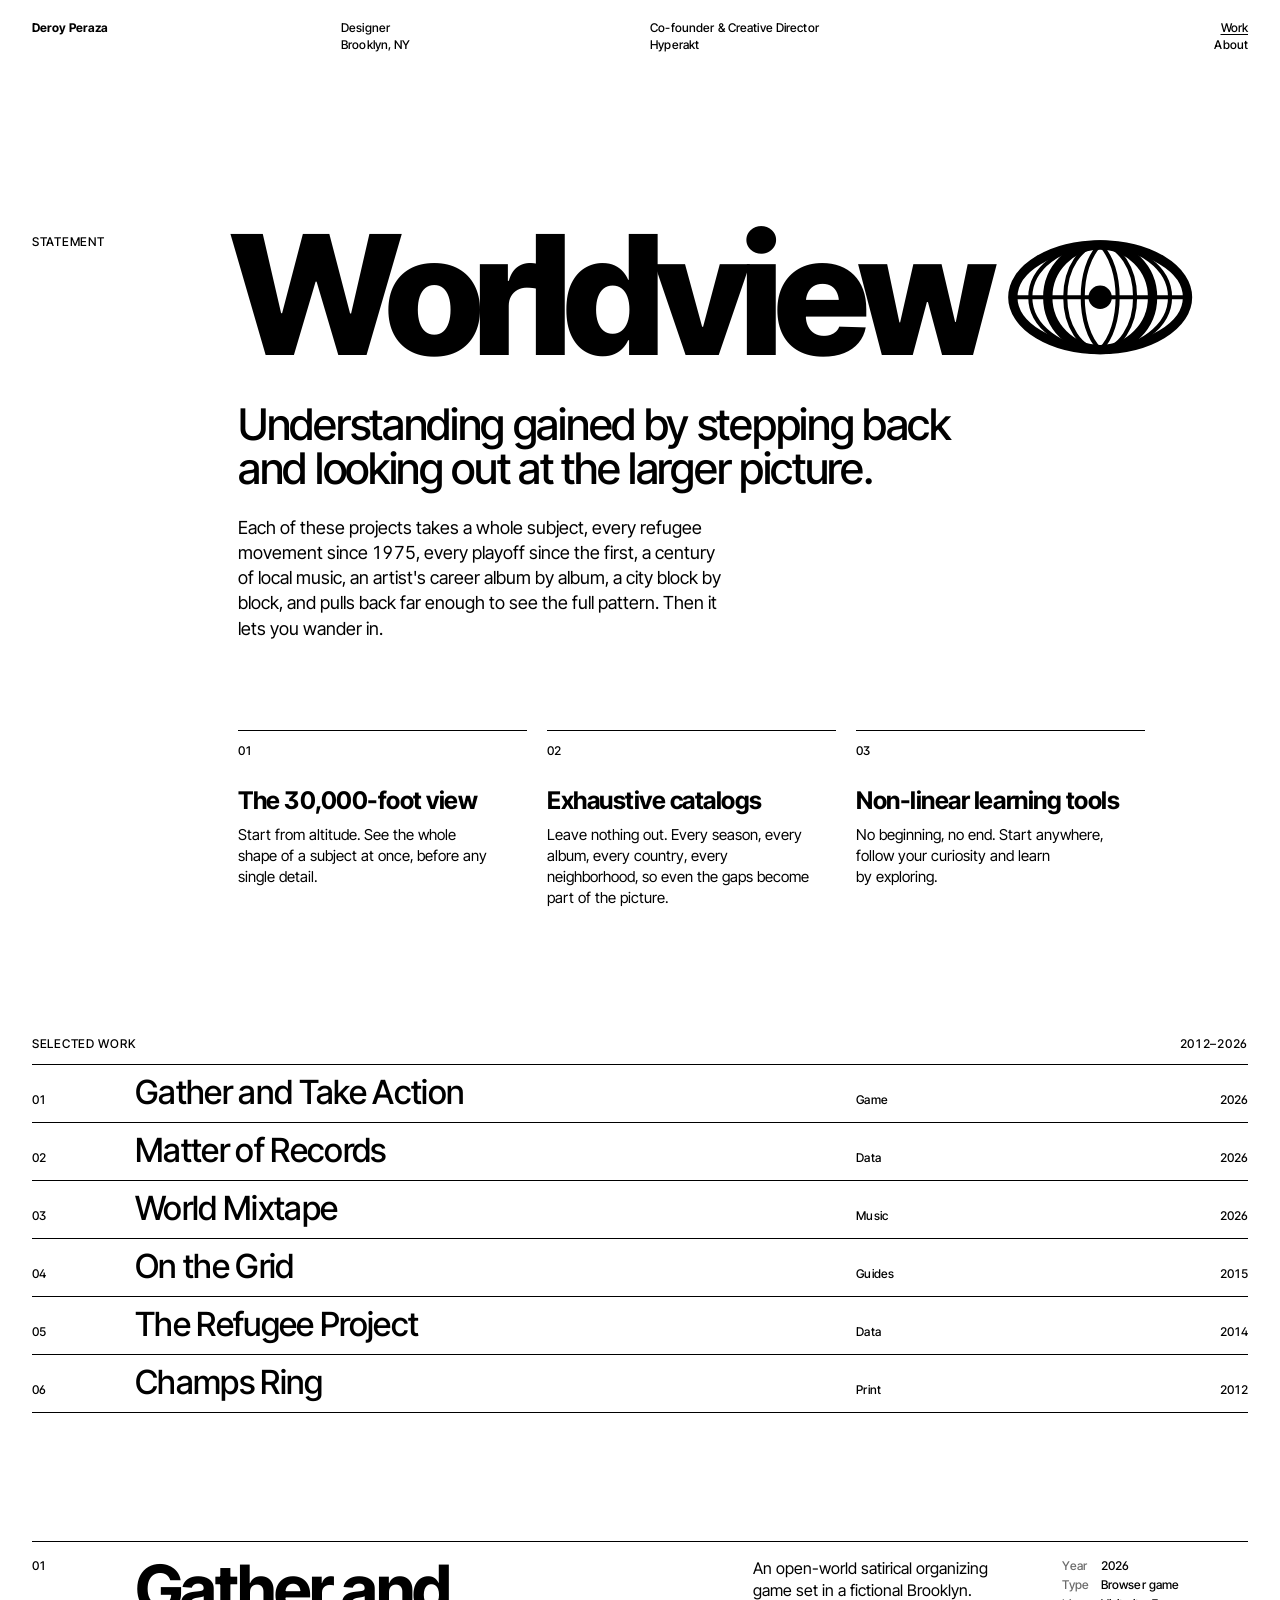
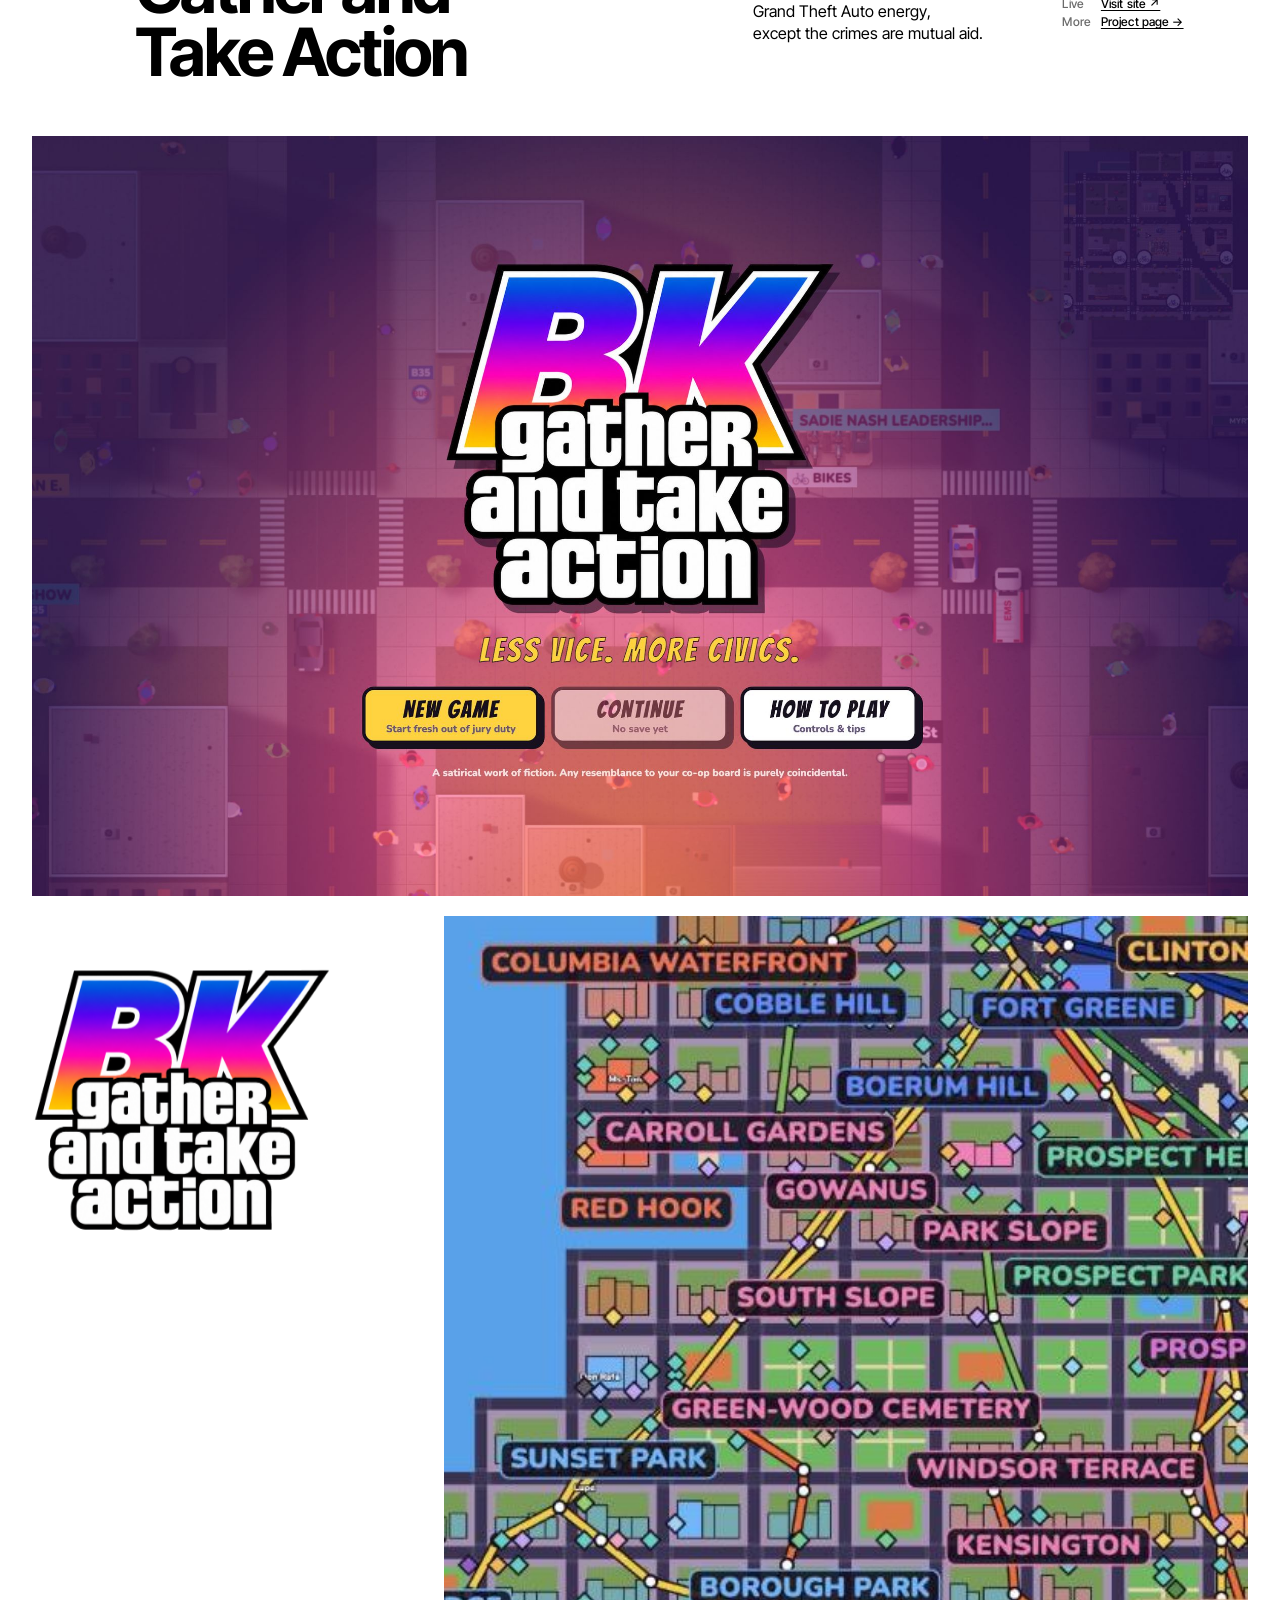
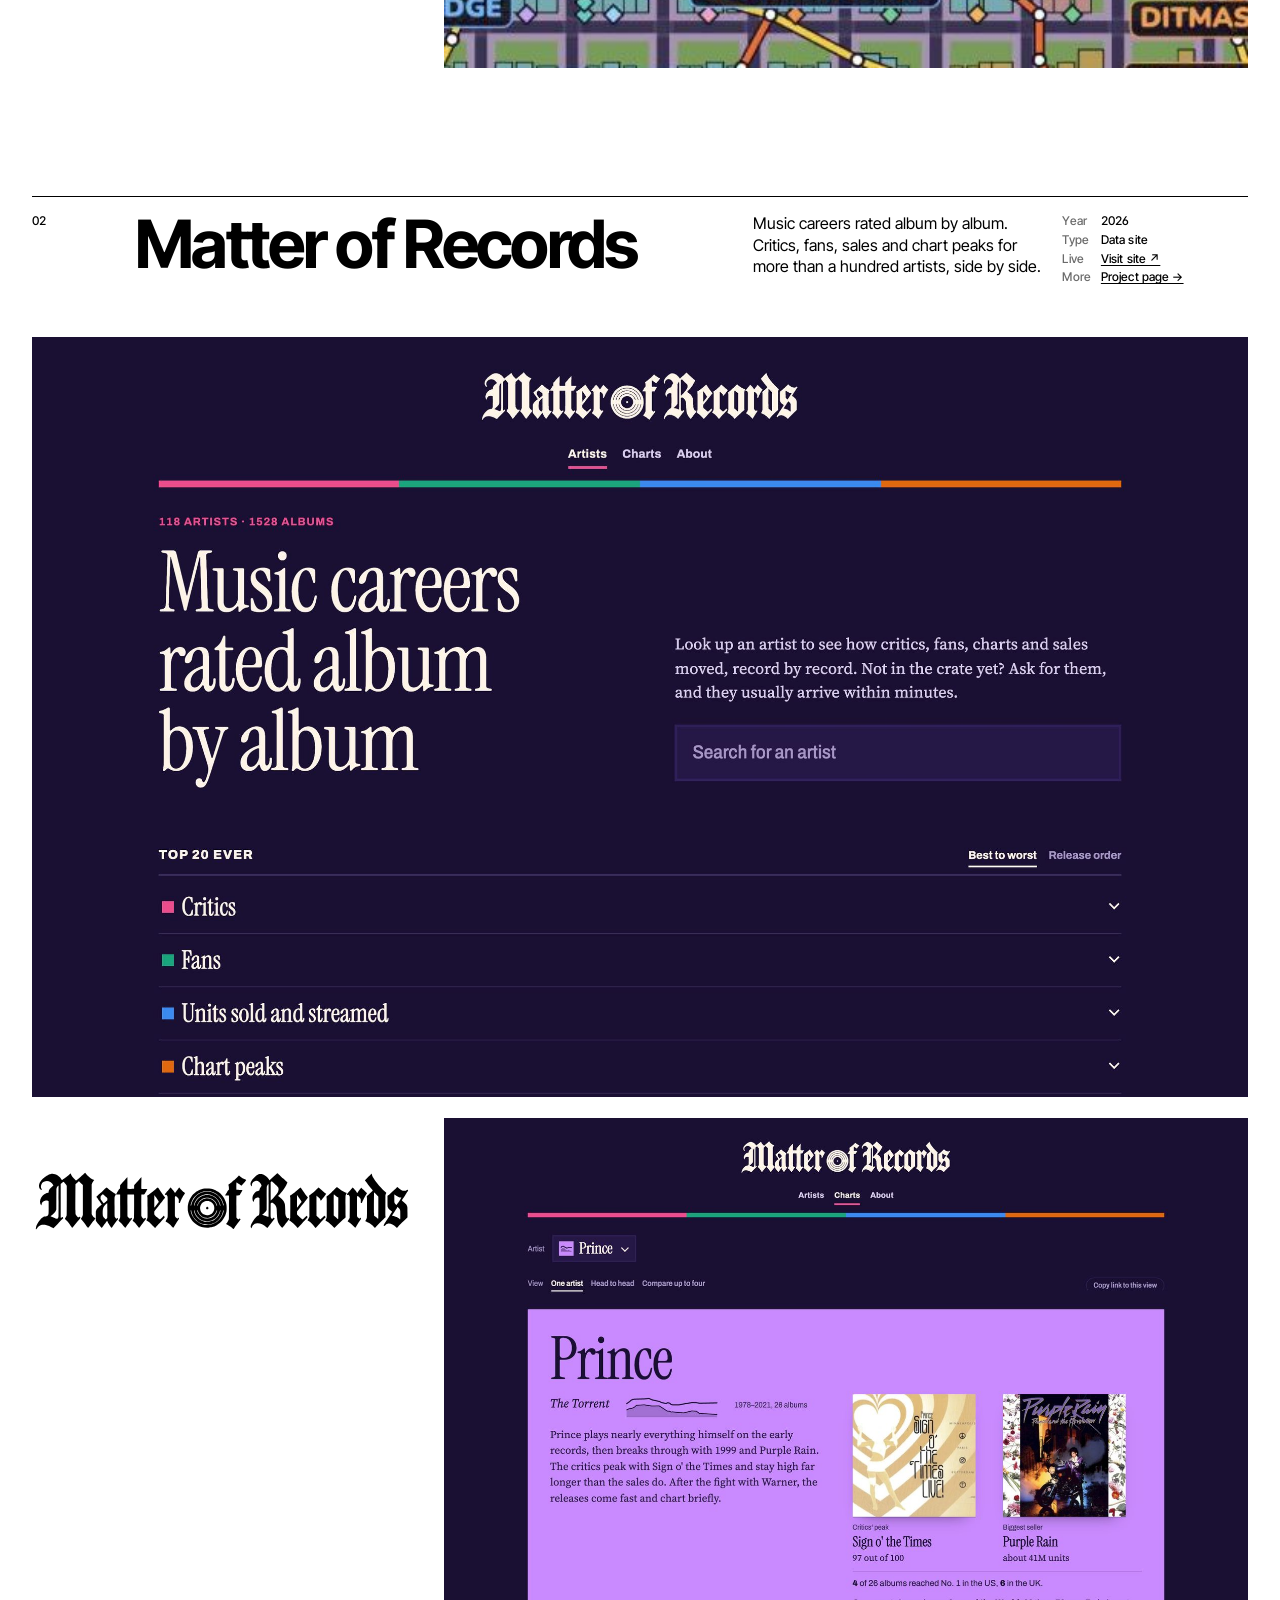
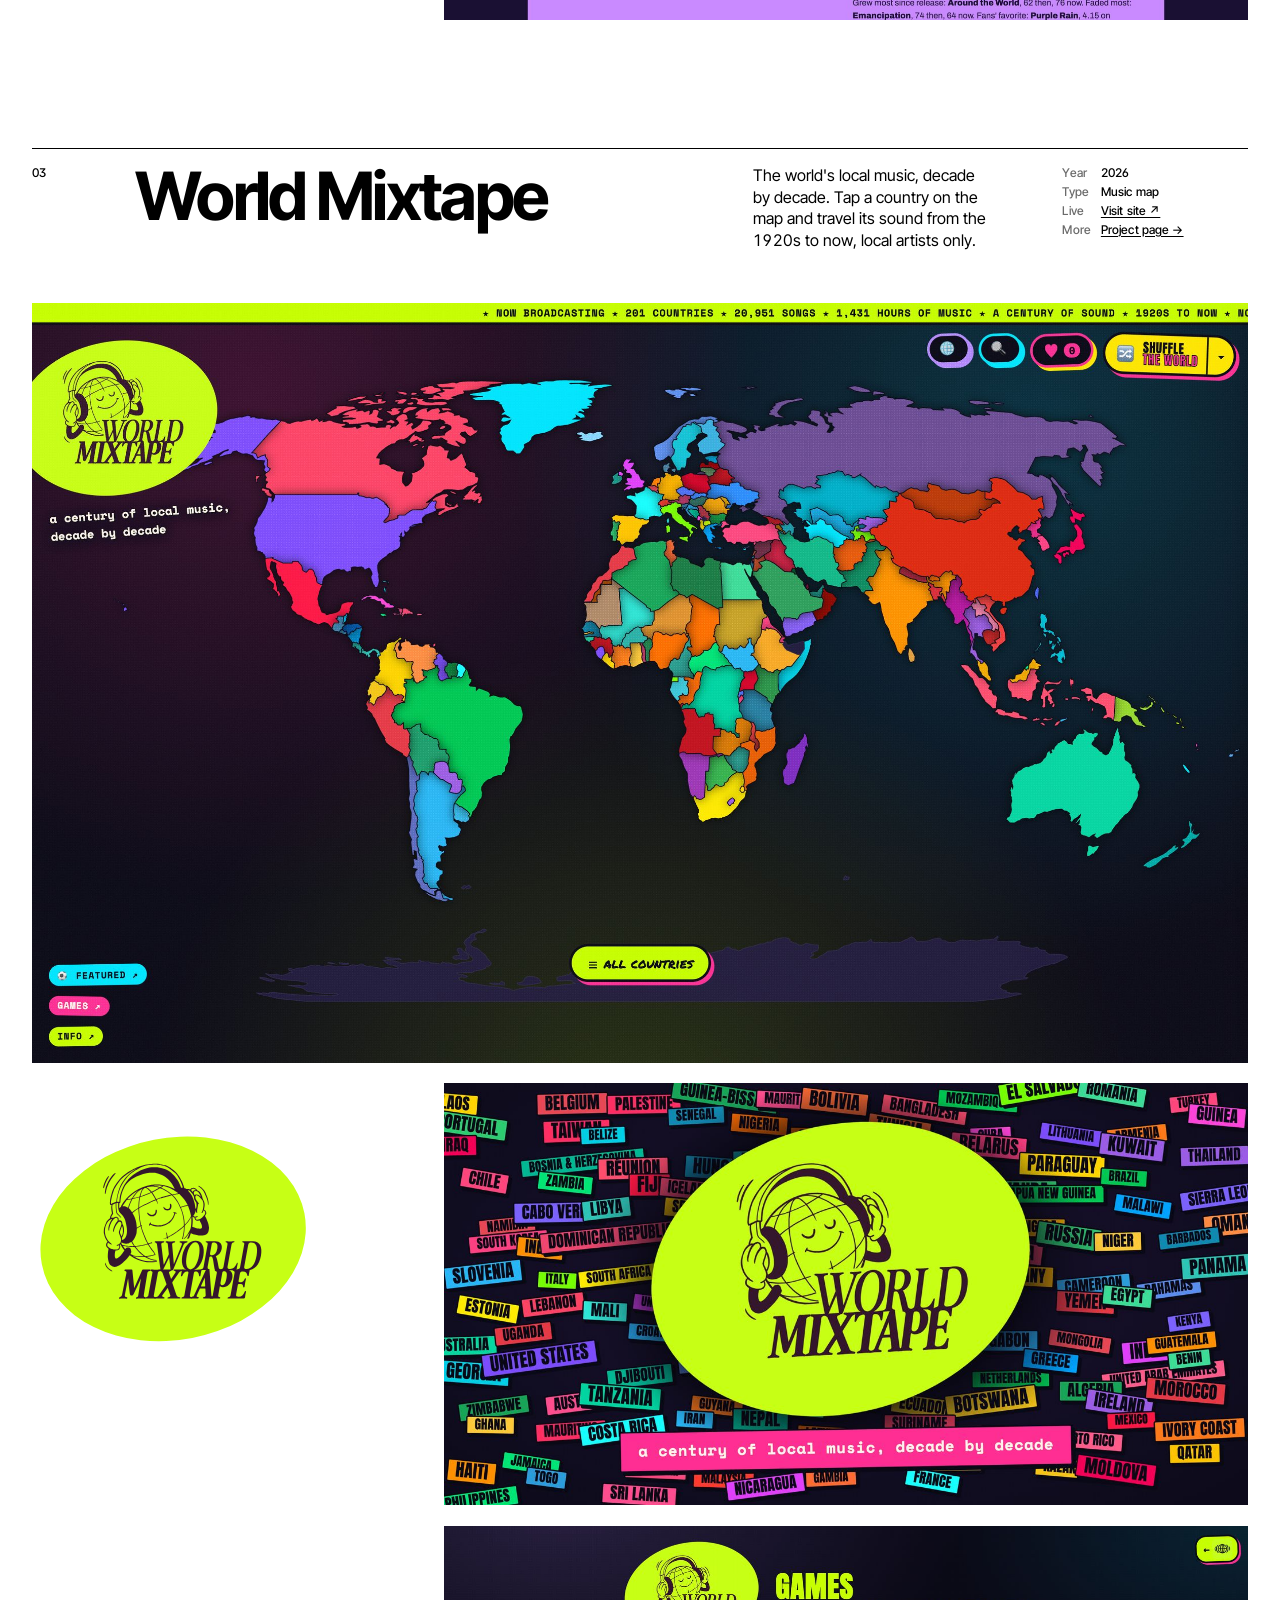
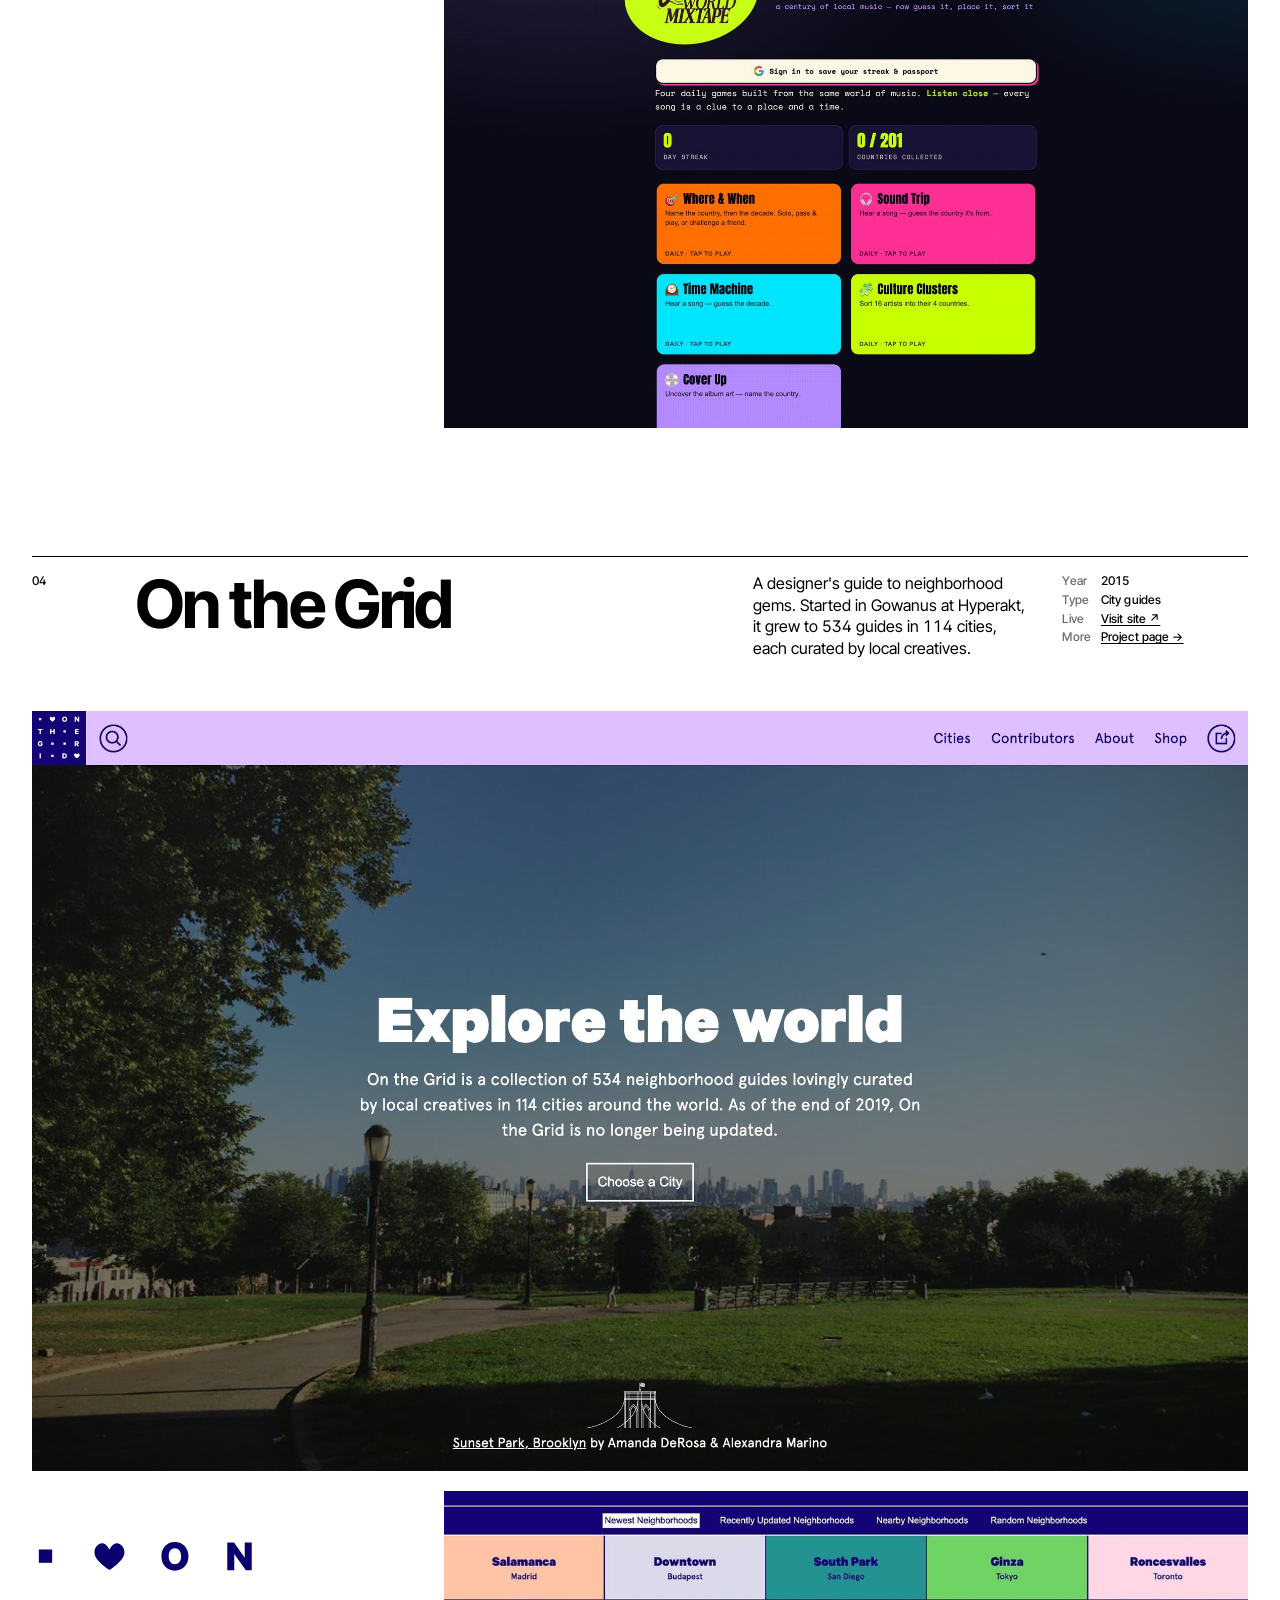
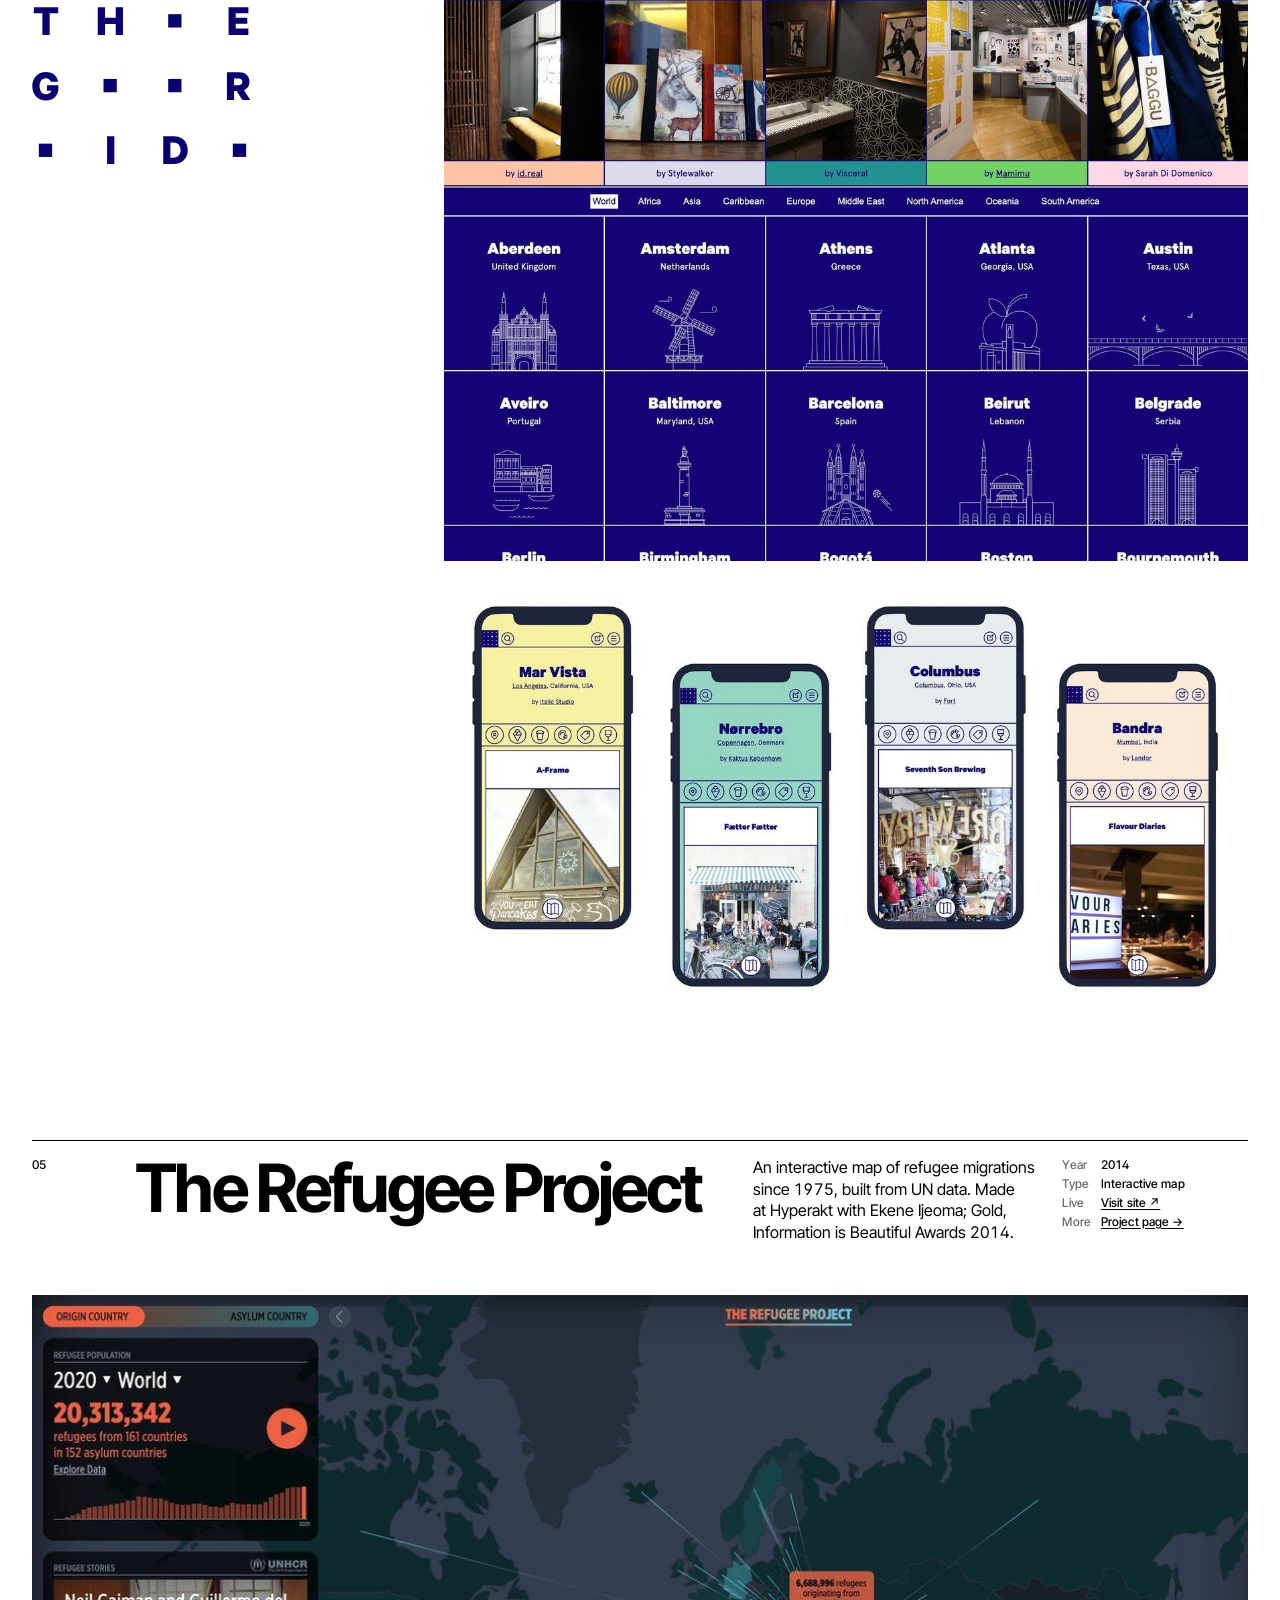
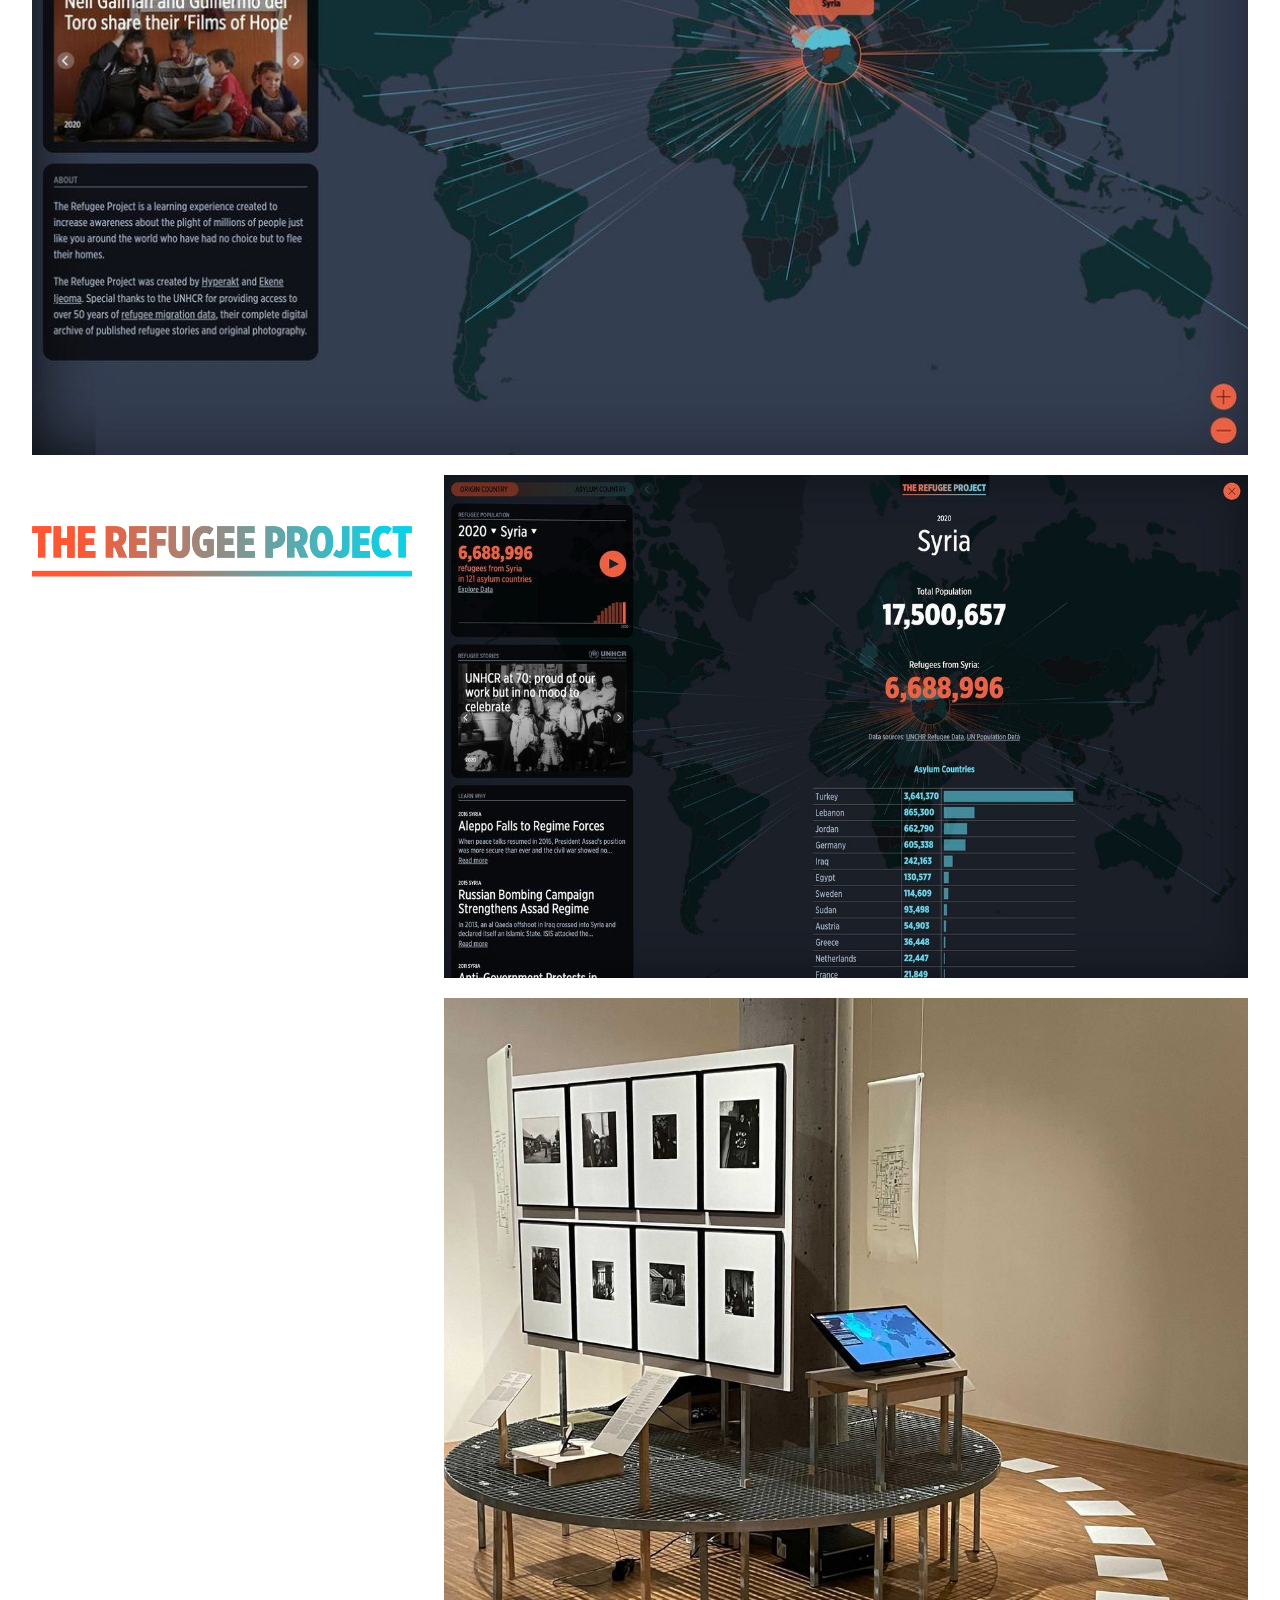
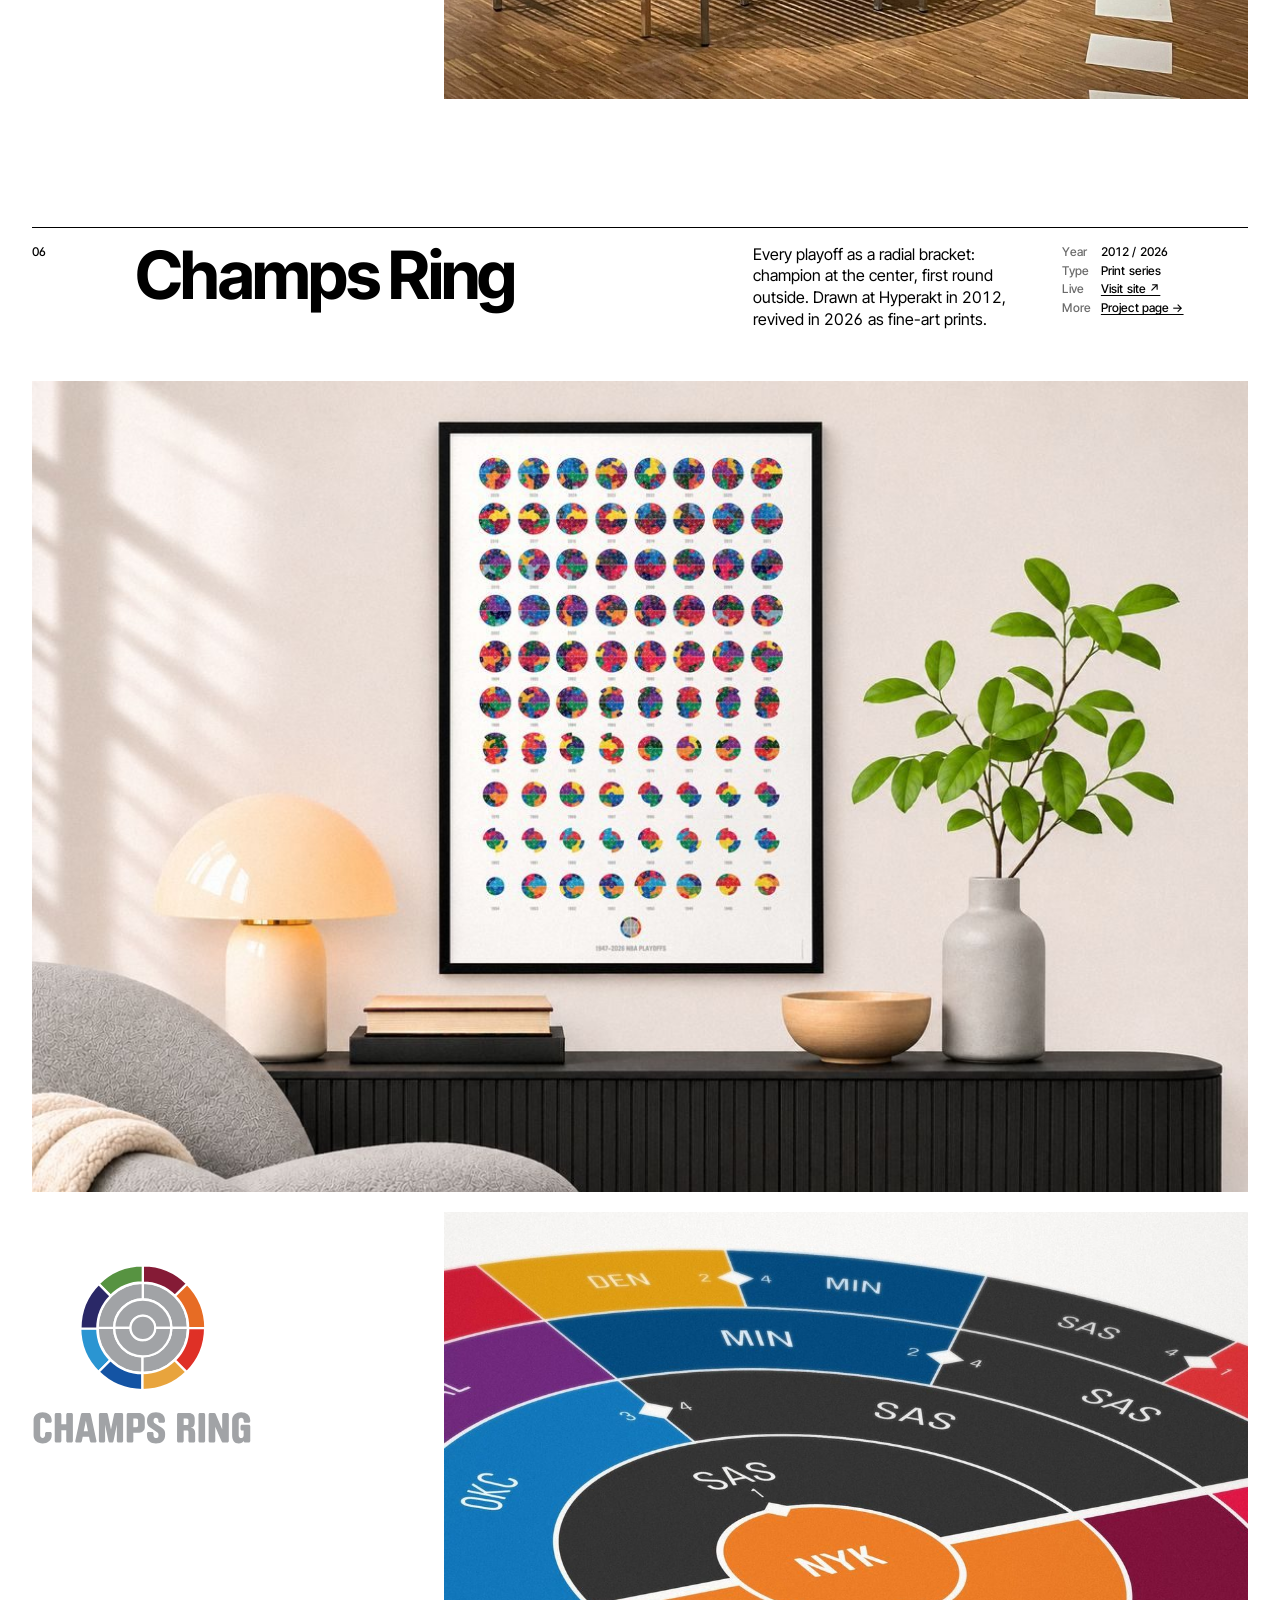
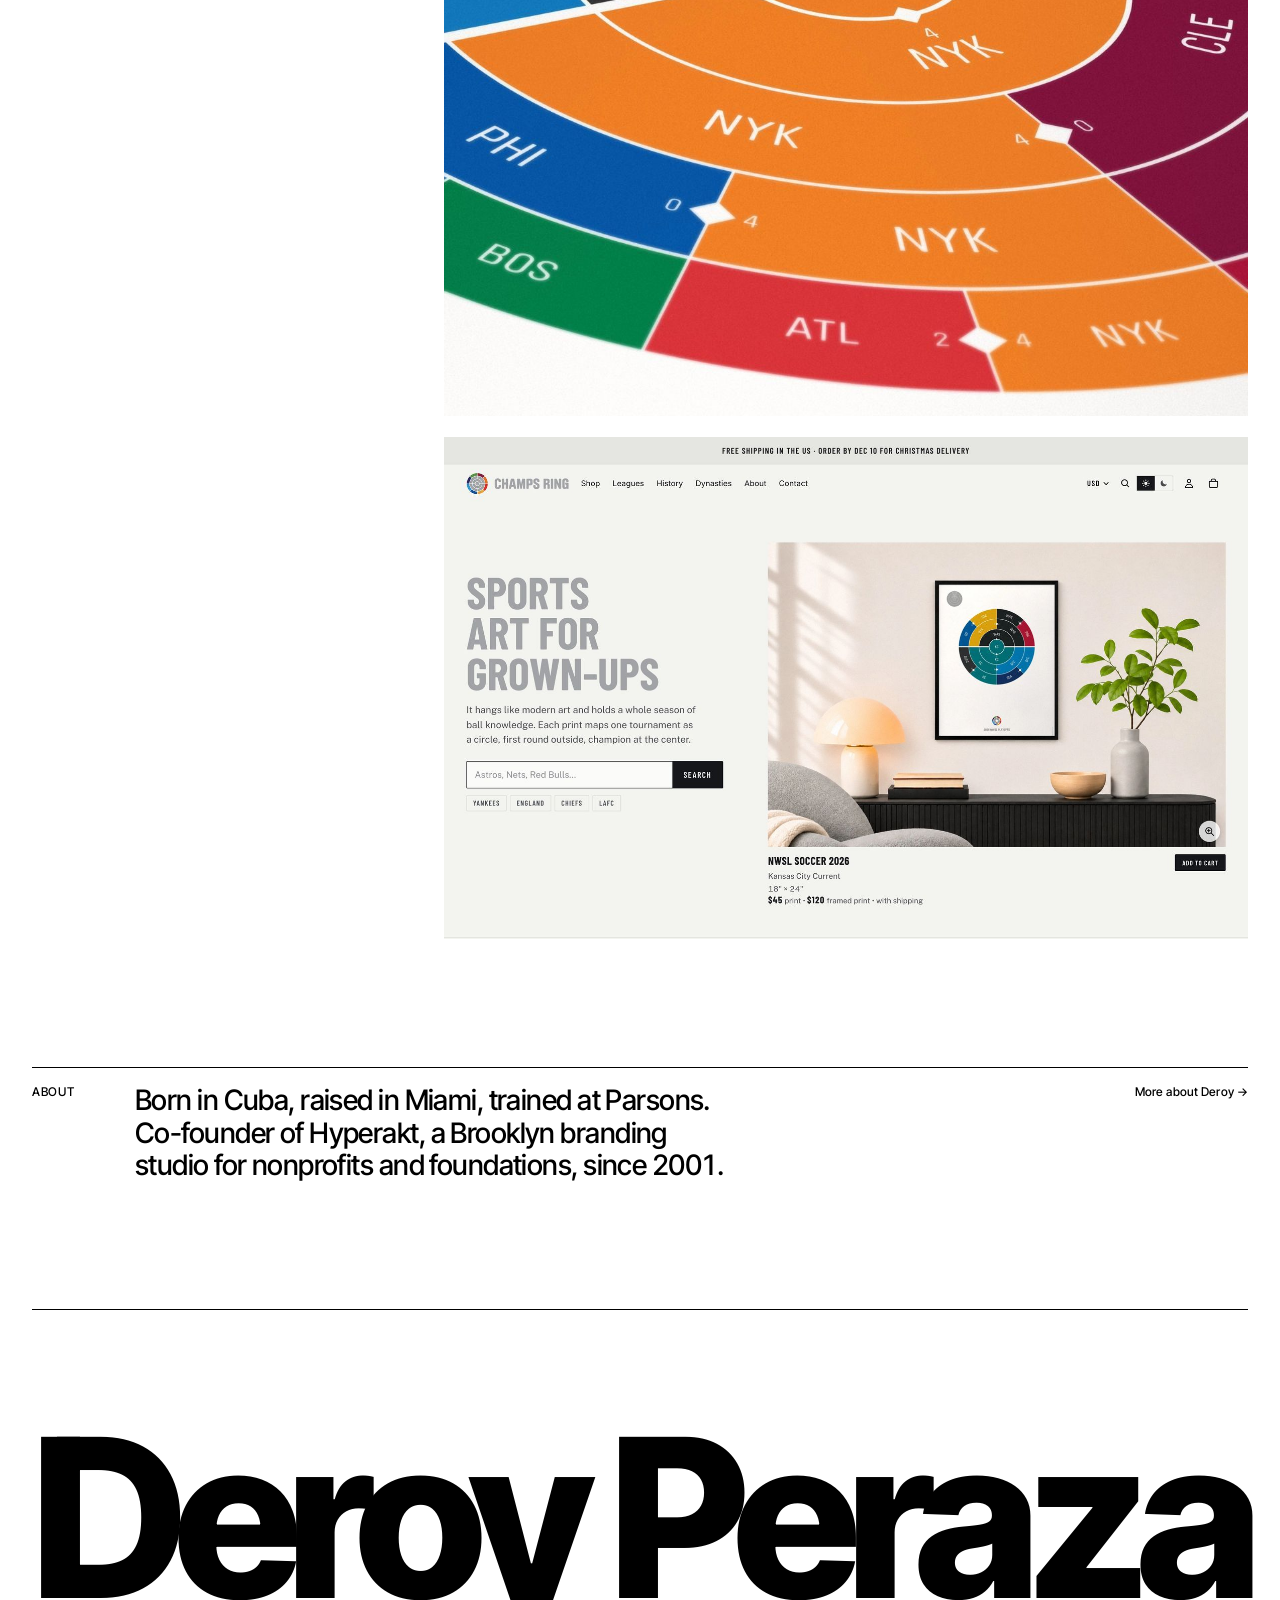
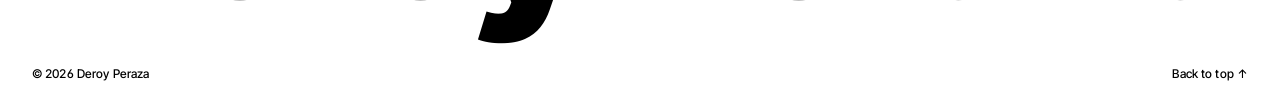
==== index.html @ 4e7a5b5a "Worldview symbol: circle eye, evenly spaced meridians, equator" ====
<!doctype html>
<html lang="en">
<head>
<meta charset="utf-8">
<meta name="viewport" content="width=device-width, initial-scale=1, viewport-fit=cover">
<title>Deroy Peraza</title>
<meta name="description" content="Deroy Peraza: Worldview. Selected projects, 2012–2026.">
<link rel="preconnect" href="https://fonts.googleapis.com">
<link rel="preconnect" href="https://fonts.gstatic.com" crossorigin>
<link href="https://fonts.googleapis.com/css2?family=Inter+Tight:ital,wght@0,400;0,500;0,700;0,800;1,400&display=swap" rel="stylesheet">
<link rel="stylesheet" href="styles.css">
</head>
<body>
<header class="top grid">
  <a class="mark" href="index.html">Deroy Peraza</a>
  <p class="meta m1">Designer<br>Brooklyn, NY</p>
  <p class="meta m2">Co-founder &amp; Creative Director<br><a href="https://www.hyperakt.com">Hyperakt</a></p>
  <nav class="meta nav"><a aria-current="page" href="index.html#work">Work</a><br><a href="about.html">About</a></nav>
</header>

<section class="outsights" aria-labelledby="outsights-title">
  <div class="grid">
    <p class="label">Statement</p>
    <h1 id="outsights-title">Worldview<span class="wv-mark" aria-hidden="true"><svg xmlns="http://www.w3.org/2000/svg" viewBox="0 0 160 100" fill="none" stroke="currentColor">
  <path d="M5 50H155" stroke-width="3.5"/>
  <ellipse cx="80" cy="50" rx="60" ry="45" stroke-width="3.5"/>
  <ellipse cx="80" cy="50" rx="30" ry="45" stroke-width="3.5"/>
  <path d="M80 5C100 24 100 76 80 95C60 76 60 24 80 5Z" stroke-width="3.5" stroke-linejoin="round"/>
  <ellipse cx="80" cy="50" rx="45" ry="45" stroke-width="8"/>
  <ellipse cx="80" cy="50" rx="75" ry="45" stroke-width="8"/>
  <circle cx="80" cy="50" r="10" fill="currentColor" stroke="none"/>
</svg></span></h1>
    <p class="lead">Understanding gained by stepping back and looking out at the larger picture.</p>
    <p class="body">Each of these projects takes a whole subject, every refugee movement since 1975, every playoff since the first, a century of local music, an artist&#x27;s career album by album, a city block by block, and pulls back far enough to see the full pattern. Then it lets you wander in.</p>
  </div>
  <div class="points grid">
    <div class="pt"><p class="num">01</p><h3>The 30,000-foot view</h3><p>Start from altitude. See the whole shape of a subject at once, before any single detail.</p></div>
    <div class="pt"><p class="num">02</p><h3>Exhaustive catalogs</h3><p>Leave nothing out. Every season, every album, every country, every neighborhood, so even the gaps become part of the picture.</p></div>
    <div class="pt"><p class="num">03</p><h3>Non-linear learning tools</h3><p>No beginning, no end. Start anywhere, follow your curiosity and learn by exploring.</p></div>
  </div>
</section>

<section class="index grid" id="work" aria-label="Index">
  <p class="label">Selected work</p>
  <p class="label right">2012–2026</p>
  <ol class="index-list">
    <li><a href="#gather-and-take-action"><span class="n">01</span><span class="t">Gather and Take Action</span><span class="k">Game</span><span class="y">2026</span></a></li>
    <li><a href="#matter-of-records"><span class="n">02</span><span class="t">Matter of Records</span><span class="k">Data</span><span class="y">2026</span></a></li>
    <li><a href="#world-mixtape"><span class="n">03</span><span class="t">World Mixtape</span><span class="k">Music</span><span class="y">2026</span></a></li>
    <li><a href="#on-the-grid"><span class="n">04</span><span class="t">On the Grid</span><span class="k">Guides</span><span class="y">2015</span></a></li>
    <li><a href="#the-refugee-project"><span class="n">05</span><span class="t">The Refugee Project</span><span class="k">Data</span><span class="y">2014</span></a></li>
    <li><a href="#champs-ring"><span class="n">06</span><span class="t">Champs Ring</span><span class="k">Print</span><span class="y">2012</span></a></li>
  </ol>
</section>

<main>
<article class="project" id="gather-and-take-action">
  <div class="head grid">
    <p class="num">01</p>
    <h2><a href="work/gather-and-take-action.html">Gather and Take Action</a></h2>
    <p class="desc">An open-world satirical organizing game set in a fictional Brooklyn. Grand Theft Auto energy, except the crimes are mutual aid.</p>
    <dl class="facts">
      <dt>Year</dt><dd>2026</dd>
      <dt>Type</dt><dd>Browser game</dd>
      <dt>Live</dt><dd><a href="https://deroyperaza.github.io/gta/">Visit site&nbsp;↗</a></dd>
      <dt>More</dt><dd><a href="work/gather-and-take-action.html">Project page&nbsp;→</a></dd>
    </dl>
  </div>
  <figure class="hero"><a href="work/gather-and-take-action.html"><img src="img/gta-1.jpg" width="2400" height="1500" alt="Gather and Take Action title screen over an overhead map of Brooklyn streets" loading="lazy"></a></figure>
  <div class="more grid">
    <div class="logo-cell"><a href="https://deroyperaza.github.io/gta/" class="logo-link"><img class="logo" src="logos/gta.png" style="--lw:300px" alt="Gather and Take Action logo"></a></div>
    <div class="stack">
      <figure><img src="img/gta-2.jpg" width="525" height="491" alt="Close-up of the game&#x27;s neighborhood map with subway lines" loading="lazy"></figure>
    </div>
  </div>
</article>

<article class="project" id="matter-of-records">
  <div class="head grid">
    <p class="num">02</p>
    <h2><a href="work/matter-of-records.html">Matter of Records</a></h2>
    <p class="desc">Music careers rated album by album. Critics, fans, sales and chart peaks for more than a hundred artists, side by side.</p>
    <dl class="facts">
      <dt>Year</dt><dd>2026</dd>
      <dt>Type</dt><dd>Data site</dd>
      <dt>Live</dt><dd><a href="https://deroyperaza.github.io/matter-of-records/">Visit site&nbsp;↗</a></dd>
      <dt>More</dt><dd><a href="work/matter-of-records.html">Project page&nbsp;→</a></dd>
    </dl>
  </div>
  <figure class="hero"><a href="work/matter-of-records.html"><img src="img/mor-1.jpg" width="2400" height="1500" alt="Matter of Records home page with the Top 20 Ever lists" loading="lazy"></a></figure>
  <div class="more grid">
    <div class="logo-cell"><a href="https://deroyperaza.github.io/matter-of-records/" class="logo-link"><img class="logo" src="logos/mor.svg" style="--lw:380px" alt="Matter of Records logo"></a></div>
    <div class="stack">
      <figure><img src="img/mor-2.jpg" width="1600" height="1000" alt="Prince&#x27;s career card on Matter of Records" loading="lazy"></figure>
    </div>
  </div>
</article>

<article class="project" id="world-mixtape">
  <div class="head grid">
    <p class="num">03</p>
    <h2><a href="work/world-mixtape.html">World Mixtape</a></h2>
    <p class="desc">The world&#x27;s local music, decade by decade. Tap a country on the map and travel its sound from the 1920s to now, local artists only.</p>
    <dl class="facts">
      <dt>Year</dt><dd>2026</dd>
      <dt>Type</dt><dd>Music map</dd>
      <dt>Live</dt><dd><a href="https://worldmixtape.com/">Visit site&nbsp;↗</a></dd>
      <dt>More</dt><dd><a href="work/world-mixtape.html">Project page&nbsp;→</a></dd>
    </dl>
  </div>
  <figure class="hero"><a href="work/world-mixtape.html"><img src="img/wmt-1.jpg" width="2400" height="1500" alt="World Mixtape&#x27;s color world map" loading="lazy"></a></figure>
  <div class="more grid">
    <div class="logo-cell"><a href="https://worldmixtape.com/" class="logo-link"><img class="logo" src="logos/wmt.svg" style="--lw:290px" alt="World Mixtape logo"></a></div>
    <div class="stack">
      <figure><img src="img/wmt-3.jpg" width="1400" height="735" alt="World Mixtape logo over a collage of country names" loading="lazy"></figure>
      <figure><img src="img/wmt-2.jpg" width="1600" height="1000" alt="World Mixtape daily music games" loading="lazy"></figure>
    </div>
  </div>
</article>

<article class="project" id="on-the-grid">
  <div class="head grid">
    <p class="num">04</p>
    <h2><a href="work/on-the-grid.html">On the Grid</a></h2>
    <p class="desc">A designer&#x27;s guide to neighborhood gems. Started in Gowanus at Hyperakt, it grew to 534 guides in 114 cities, each curated by local creatives.</p>
    <dl class="facts">
      <dt>Year</dt><dd>2015</dd>
      <dt>Type</dt><dd>City guides</dd>
      <dt>Live</dt><dd><a href="https://onthegrid.city/">Visit site&nbsp;↗</a></dd>
      <dt>More</dt><dd><a href="work/on-the-grid.html">Project page&nbsp;→</a></dd>
    </dl>
  </div>
  <figure class="hero"><a href="work/on-the-grid.html"><img src="img/otg-1.jpg" width="2400" height="1500" alt="On the Grid home page" loading="lazy"></a></figure>
  <div class="more grid">
    <div class="logo-cell"><a href="https://onthegrid.city/" class="logo-link"><img class="logo" src="logos/otg.svg" style="--lw:220px" alt="On the Grid logo"></a></div>
    <div class="stack">
      <figure><img src="img/otg-2.jpg" width="1200" height="1000" alt="Neighborhood tiles and city landmark drawings on indigo" loading="lazy"></figure>
      <figure><img src="img/otg-3.jpg" width="1200" height="643" alt="Four neighborhood guides on phones, each in its guide color" loading="lazy"></figure>
    </div>
  </div>
</article>

<article class="project" id="the-refugee-project">
  <div class="head grid">
    <p class="num">05</p>
    <h2><a href="work/the-refugee-project.html">The Refugee Project</a></h2>
    <p class="desc">An interactive map of refugee migrations since 1975, built from UN data. Made at Hyperakt with Ekene Ijeoma; Gold, Information is Beautiful Awards 2014.</p>
    <dl class="facts">
      <dt>Year</dt><dd>2014</dd>
      <dt>Type</dt><dd>Interactive map</dd>
      <dt>Live</dt><dd><a href="https://www.therefugeeproject.org/">Visit site&nbsp;↗</a></dd>
      <dt>More</dt><dd><a href="work/the-refugee-project.html">Project page&nbsp;→</a></dd>
    </dl>
  </div>
  <figure class="hero"><a href="work/the-refugee-project.html"><img src="img/trp-1.jpg" width="1200" height="750" alt="World map of refugee origins with migration lines" loading="lazy"></a></figure>
  <div class="more grid">
    <div class="logo-cell"><a href="https://www.therefugeeproject.org/" class="logo-link"><img class="logo" src="logos/trp.svg" style="--lw:380px" alt="The Refugee Project wordmark"></a></div>
    <div class="stack">
      <figure><img src="img/trp-2.jpg" width="1200" height="750" alt="Country view for Syria with asylum countries" loading="lazy"></figure>
      <figure><img src="img/trp-3.jpg" width="1200" height="1046" alt="The Refugee Project in an exhibition in Hamburg" loading="lazy"></figure>
    </div>
  </div>
</article>

<article class="project" id="champs-ring">
  <div class="head grid">
    <p class="num">06</p>
    <h2><a href="work/champs-ring.html">Champs Ring</a></h2>
    <p class="desc">Every playoff as a radial bracket: champion at the center, first round outside. Drawn at Hyperakt in 2012, revived in 2026 as fine-art prints.</p>
    <dl class="facts">
      <dt>Year</dt><dd>2012 / 2026</dd>
      <dt>Type</dt><dd>Print series</dd>
      <dt>Live</dt><dd><a href="https://champsringprints.com/">Visit site&nbsp;↗</a></dd>
      <dt>More</dt><dd><a href="work/champs-ring.html">Project page&nbsp;→</a></dd>
    </dl>
  </div>
  <figure class="hero"><a href="work/champs-ring.html"><img src="img/cr-1.jpg" width="1200" height="800" alt="Framed NBA 1947–2026 Champs Ring history print on a wall" loading="lazy"></a></figure>
  <div class="more grid">
    <div class="logo-cell"><a href="https://champsringprints.com/" class="logo-link"><img class="logo" src="logos/cr.svg" style="--lw:220px" alt="Champs Ring logo"></a></div>
    <div class="stack">
      <figure><img src="img/cr-2.jpg" width="1200" height="1200" alt="Close-up of the NBA 2026 radial bracket" loading="lazy"></figure>
      <figure><img src="img/cr-3.jpg" width="1600" height="1000" alt="champsringprints.com home page" loading="lazy"></figure>
    </div>
  </div>
</article>

</main>

<section class="about-teaser grid" aria-label="About">
  <p class="label">About</p>
  <p class="bio">Born in Cuba, raised in Miami, trained at Parsons. Co-founder of Hyperakt, a Brooklyn branding studio for nonprofits and foundations, since 2001.</p>
  <p class="meta links"><a href="about.html">More about Deroy&nbsp;→</a></p>
</section>
<footer class="foot">
  <p class="bigname" aria-hidden="true">Deroy Peraza</p>
  <div class="grid small">
    <p class="meta">© 2026 Deroy Peraza</p>
    <p class="meta right"><a href="#">Back to top ↑</a></p>
  </div>
</footer>
<script>
// Fit the footer name to the full measure.
(function(){var el=document.querySelector('.bigname');if(!el)return;
function fit(){el.style.fontSize='100px';var w=el.parentElement.clientWidth,r=el.scrollWidth;el.style.fontSize=(100*w/r*0.995)+'px';}
(document.fonts&&document.fonts.ready?document.fonts.ready:Promise.resolve()).then(fit);addEventListener('resize',fit);})();
</script>
</body>
</html>
---- styles.css ----
/* Deroy Peraza — portfolio. Swiss: 12-col grid, flush left, black on white. */
:root {
  --ink: #000;
  --paper: #fff;
  --mute: #6b6b6b;
  --rule: #000;
  --m: clamp(16px, 2.5vw, 40px);      /* outer margin */
  --g: clamp(12px, 1.6vw, 24px);      /* gutter */
  --s: clamp(64px, 10vw, 160px);      /* section space */
  --small: 12px;
  color-scheme: light;
}
* { box-sizing: border-box; }
html { -webkit-text-size-adjust: 100%; scroll-behavior: smooth; }
body {
  margin: 0;
  padding: env(safe-area-inset-top, 0) var(--m) env(safe-area-inset-bottom, 0);
  background: var(--paper);
  color: var(--ink);
  font-family: "Inter Tight", "Helvetica Neue", Helvetica, Arial, sans-serif;
  font-size: 16px;
  line-height: 1.35;
  -webkit-font-smoothing: antialiased;
  font-feature-settings: "ss01", "tnum";
}
a { color: inherit; text-decoration: none; }
a:hover { text-decoration: underline; text-underline-offset: 0.18em; text-decoration-thickness: 1px; }
p, h1, h2, h3, figure, dl, dd, ol { margin: 0; padding: 0; }
img { display: block; width: 100%; height: auto; max-width: 100%; background: #f2f2f2; }
h1, h2, .desc, .bio { text-wrap: balance; }
p { text-wrap: pretty; }

.grid {
  display: grid;
  grid-template-columns: repeat(12, minmax(0, 1fr));
  column-gap: var(--g);
}

/* small type */
.meta, .label, dt, dd, .num, .index-list .k, .index-list .y, .index-list .n {
  font-size: var(--small);
  line-height: 1.4;
  font-weight: 500;
  letter-spacing: 0.01em;
}
.label { text-transform: uppercase; letter-spacing: 0.06em; }
.right { text-align: right; }

/* header */
.top { padding-block: 20px; align-items: start; }
.top .mark { grid-column: 1 / span 3; font-weight: 700; font-size: var(--small); letter-spacing: 0.01em; }
.top .m1 { grid-column: 4 / span 3; }
.top .m2 { grid-column: 7 / span 3; }
.top .nav { grid-column: 10 / span 3; text-align: right; }

/* outsights statement */
.outsights { padding-block: clamp(72px, 12vw, 200px) var(--s); }
.outsights .label { grid-column: 1 / span 2; padding-top: 0.6em; }
.outsights h1 {
  grid-column: 3 / span 10;
  font-weight: 800;
  font-size: clamp(64px, 13vw, 220px);
  line-height: 0.82;
  letter-spacing: -0.055em;
  margin-left: -0.05em;
}
.outsights h1 { display: flex; align-items: baseline; flex-wrap: wrap; column-gap: 0.12em; }
.wv-mark { display: inline-flex; flex: none; }
.wv-mark svg { display: block; height: 0.7em; width: auto; overflow: visible; }
.outsights .lead {
  grid-column: 3 / span 8;
  margin-top: clamp(24px, 3vw, 48px);
  font-weight: 500;
  font-size: clamp(26px, 3.4vw, 56px);
  line-height: 1.02;
  letter-spacing: -0.03em;
  text-wrap: balance;
}
.outsights .body {
  grid-column: 3 / span 5;
  margin-top: 24px;
  font-size: 18px;
  line-height: 1.4;
}
.points { margin-top: clamp(56px, 7vw, 112px); row-gap: 32px; }
.points .pt { border-top: 1px solid var(--rule); padding-top: 12px; }
.points .pt:nth-child(1) { grid-column: 3 / span 3; }
.points .pt:nth-child(2) { grid-column: 6 / span 3; }
.points .pt:nth-child(3) { grid-column: 9 / span 3; }
.points h3 { font-size: clamp(20px, 1.9vw, 28px); font-weight: 700; letter-spacing: -0.02em; line-height: 1.05; margin: 28px 0 10px; }
.points .pt p:last-child { font-size: 15px; line-height: 1.4; max-width: 30ch; }

/* index */
.index { row-gap: 12px; padding-bottom: var(--s); }
.index .label { grid-column: 1 / span 6; }
.index .label.right { grid-column: 7 / span 6; }
.index-list { grid-column: 1 / -1; list-style: none; border-top: 1px solid var(--rule); }
.index-list li { border-bottom: 1px solid var(--rule); }
.index-list a {
  display: grid;
  grid-template-columns: repeat(12, minmax(0, 1fr));
  column-gap: var(--g);
  align-items: baseline;
  padding-block: 10px 12px;
}
.index-list a:hover { text-decoration: none; background: #000; color: #fff; }
.index-list .n { grid-column: 1 / span 1; }
.index-list .t { grid-column: 2 / span 7; font-size: clamp(22px, 2.6vw, 40px); font-weight: 500; letter-spacing: -0.02em; line-height: 1.05; }
.index-list .k { grid-column: 9 / span 2; }
.index-list .y { grid-column: 11 / span 2; text-align: right; }

/* projects */
.project { border-top: 1px solid var(--rule); padding-top: 16px; padding-bottom: var(--s); scroll-margin-top: 0; }
.head { align-items: start; row-gap: 20px; padding-bottom: clamp(32px, 4vw, 64px); }
.head .num { grid-column: 1 / span 1; }
.head h2 {
  grid-column: 2 / span 6;
  font-weight: 700;
  font-size: clamp(36px, 5.2vw, 88px);
  line-height: 0.95;
  letter-spacing: -0.04em;
}
.head .desc { grid-column: 8 / span 3; font-size: 16px; line-height: 1.35; max-width: 34ch; }
.facts { grid-column: 11 / span 2; display: grid; grid-template-columns: auto 1fr; column-gap: 10px; row-gap: 2px; }
.facts dt { color: var(--mute); }
.facts dd { overflow-wrap: anywhere; }
.facts dd a { text-decoration: underline; text-underline-offset: 0.18em; text-decoration-thickness: 1px; }

.hero { margin-bottom: var(--g); }

/* logo beside supporting images */
.more { align-items: start; }
.logo-cell { grid-column: 1 / span 4; position: sticky; top: 32px; padding-top: clamp(24px, 4vw, 72px); }
.logo-link:hover { text-decoration: none; }
.logo { width: var(--lw); max-width: 100%; background: none; }
.stack { grid-column: 5 / span 8; display: grid; row-gap: var(--g); }

/* about teaser (home) */
.about-teaser { border-top: 1px solid var(--rule); padding-block: 16px var(--s); }
.about-teaser .label { grid-column: 1 / span 1; }
.about-teaser .bio, .aboutpage .biotext p:first-child {
  font-size: clamp(20px, 2.2vw, 32px);
  font-weight: 500;
  line-height: 1.15;
  letter-spacing: -0.02em;
}
.about-teaser .bio { grid-column: 2 / span 7; }
.about-teaser .links { grid-column: 11 / span 2; text-align: right; }

/* about page */
.intro-a { padding-block: clamp(72px, 12vw, 200px) clamp(48px, 6vw, 96px); }
.intro-a .label { grid-column: 1 / span 2; padding-top: 0.5em; }
.intro-a h1 {
  grid-column: 3 / span 10;
  font-weight: 500;
  font-size: clamp(36px, 5.6vw, 96px);
  line-height: 0.98;
  letter-spacing: -0.04em;
}
.ab { align-items: start; border-top: 1px solid var(--rule); padding-top: 16px; }
.portrait { grid-column: 1 / span 4; }
.biotext { grid-column: 6 / span 5; display: grid; row-gap: 1em; font-size: 17px; line-height: 1.45; }
.biotext p:first-child { margin-bottom: 0.4em; }
.afacts { grid-column: 11 / span 2; row-gap: 6px; }
.back { padding-block: var(--s) 0; }
.back .meta { grid-column: 1 / -1; }
.nav a[aria-current] { text-decoration: underline; text-underline-offset: 0.18em; text-decoration-thickness: 1px; }

/* project pages */
.head h2 a:hover { text-decoration: none; opacity: .7; }
.hero a { display: block; }
.whead { padding-block: clamp(56px, 9vw, 160px) clamp(32px, 4vw, 64px); align-items: end; row-gap: 24px; }
.whead .label { grid-column: 1 / -1; }
.whead h1 {
  grid-column: 1 / span 9;
  font-weight: 800;
  font-size: clamp(48px, 9vw, 160px);
  line-height: 0.86;
  letter-spacing: -0.05em;
  margin-left: -0.04em;
}
.wlogo { grid-column: 10 / span 3; justify-self: end; width: var(--lw); max-width: 100%; background: none; }
.wbody { padding-block: clamp(32px, 4vw, 64px) var(--s); align-items: start; row-gap: 24px; }
.wbody .lede { grid-column: 1 / span 5; font-size: clamp(22px, 2.4vw, 36px); font-weight: 500; line-height: 1.1; letter-spacing: -0.02em; }
.wbody .text { grid-column: 7 / span 4; display: grid; row-gap: 1em; font-size: 17px; line-height: 1.45; }
.wfacts { grid-column: 11 / span 2; row-gap: 6px; }
.gallery { row-gap: clamp(40px, 5vw, 80px); padding-bottom: var(--s); }
.gallery .g.full { grid-column: 1 / -1; }
.gallery .g.half:nth-child(odd of .half) { grid-column: 1 / span 6; }
.gallery .g.half:nth-child(even of .half) { grid-column: 7 / span 6; }
.gallery figcaption { font-size: var(--small); line-height: 1.4; margin-top: 10px; max-width: 48ch; }
.pager { border-top: 1px solid var(--rule); padding-top: 16px; padding-bottom: var(--s); }
.pager a { display: grid; row-gap: 8px; }
.pager .prev { grid-column: 1 / span 6; }
.pager .next { grid-column: 7 / span 6; text-align: right; }
.pager .t { font-size: clamp(28px, 4vw, 64px); font-weight: 700; letter-spacing: -0.04em; line-height: 0.95; }
@media (max-width: 1024px) {
  .wbody .lede { grid-column: 1 / -1; }
  .wbody .text { grid-column: 1 / span 8; }
  .wfacts { grid-column: 9 / span 4; }
}
@media (max-width: 640px) {
  .whead h1 { grid-column: 1 / -1; }
  .wlogo { grid-column: 1 / -1; justify-self: start; width: calc(var(--lw) * 0.55); }
  .wbody .text, .wfacts { grid-column: 1 / -1; }
  .gallery .g.half:nth-child(n) { grid-column: 1 / -1; }
  .gallery { row-gap: 32px; }
  .pager .prev, .pager .next { grid-column: 1 / -1; text-align: left; }
  .pager .next { margin-top: 24px; }
}

/* footer */
.foot { border-top: 1px solid var(--rule); padding-top: 16px; }
.bigname {
  margin-top: clamp(48px, 8vw, 120px);
  font-weight: 800;
  font-size: 15.4vw;
  line-height: 0.8;
  padding-bottom: 0.2em;
  letter-spacing: -0.06em;
  white-space: nowrap;
  width: max-content;
}
.foot .small { padding-block: 16px 24px; }
.foot .small .meta { grid-column: 1 / span 6; }
.foot .small .right { grid-column: 7 / span 6; }

/* tablet */
@media (max-width: 1024px) {
  .head h2 { grid-column: 2 / span 11; }
  .head .desc { grid-column: 2 / span 6; }
  .facts { grid-column: 9 / span 4; }
  .outsights h1, .outsights .lead { grid-column: 1 / -1; }
  .outsights .label { grid-column: 1 / -1; margin-bottom: 16px; }
  .outsights .body { grid-column: 1 / span 8; }
  .points .pt:nth-child(1) { grid-column: 1 / span 4; }
  .points .pt:nth-child(2) { grid-column: 5 / span 4; }
  .points .pt:nth-child(3) { grid-column: 9 / span 4; }
  .afacts { grid-column: 6 / span 7; margin-top: 32px; }
  .biotext { grid-column: 6 / span 7; }
  .portrait { grid-column: 1 / span 5; }
  .intro-a h1 { grid-column: 1 / -1; }
  .intro-a .label { grid-column: 1 / -1; margin-bottom: 16px; }
}

/* phone */
@media (max-width: 640px) {
  .top { row-gap: 12px; }
  .top .mark { grid-column: 1 / span 6; }
  .top .nav { grid-column: 7 / span 6; grid-row: 1; }
  .top .m1 { grid-column: 1 / span 6; }
  .top .m2 { grid-column: 7 / span 6; }
  .index-list .n { grid-column: 1 / span 2; }
  .index-list .t { grid-column: 3 / span 10; font-size: 22px; }
  .index-list .k { display: none; }
  .index-list .y { grid-column: 3 / span 10; text-align: left; color: var(--mute); }
  .head .num { grid-column: 1 / -1; }
  .head h2, .head .desc, .facts { grid-column: 1 / -1; }
  .outsights .body, .points .pt:nth-child(n) { grid-column: 1 / -1; }
  .wv-mark { order: -1; flex-basis: 100%; margin-bottom: 0.18em; }
  .points h3 { margin-top: 16px; }
  .logo-cell { grid-column: 1 / -1; position: static; padding-block: 8px 16px; }
  .logo { width: calc(var(--lw) * 0.55); }
  .stack { grid-column: 1 / -1; }
  .about-teaser .label, .about-teaser .bio, .about-teaser .links { grid-column: 1 / -1; text-align: left; }
  .about-teaser .bio { margin-block: 12px 20px; }
  .portrait, .biotext, .afacts { grid-column: 1 / -1; }
  .biotext { margin-top: 24px; }
}
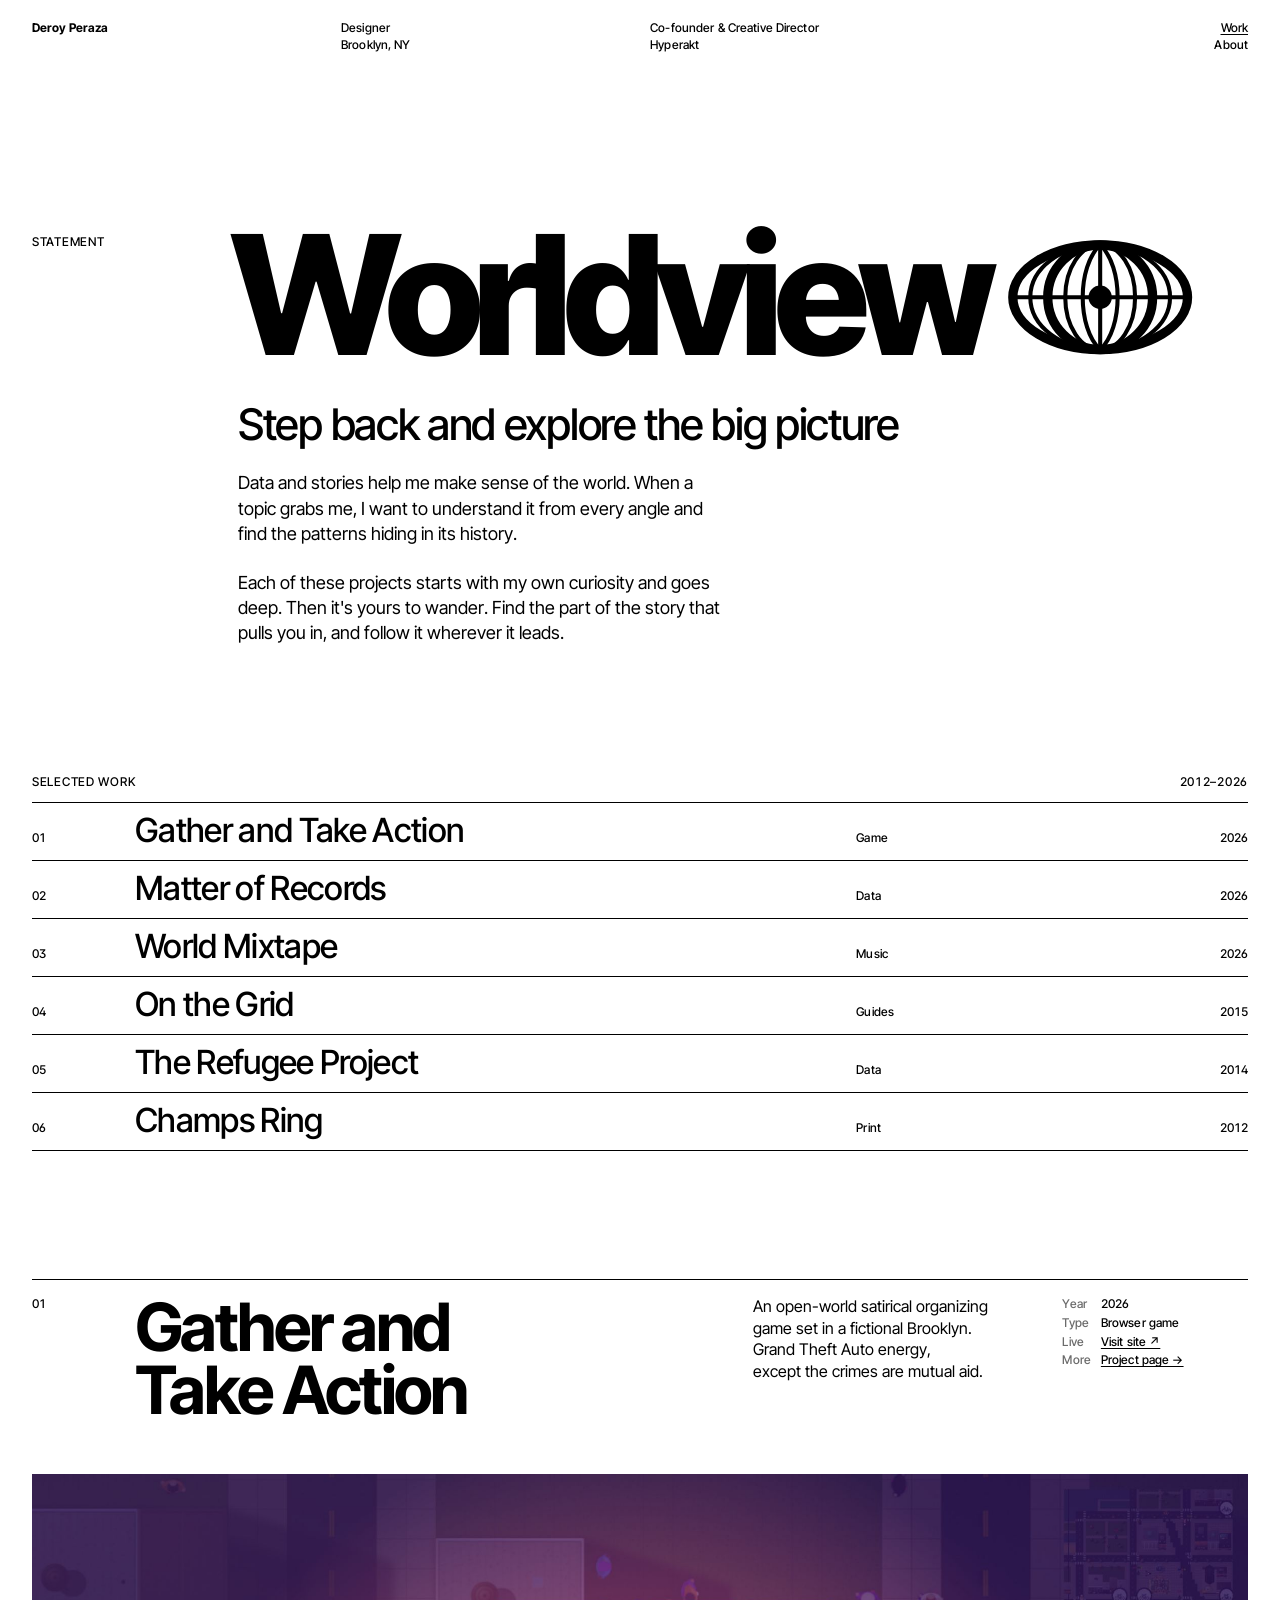
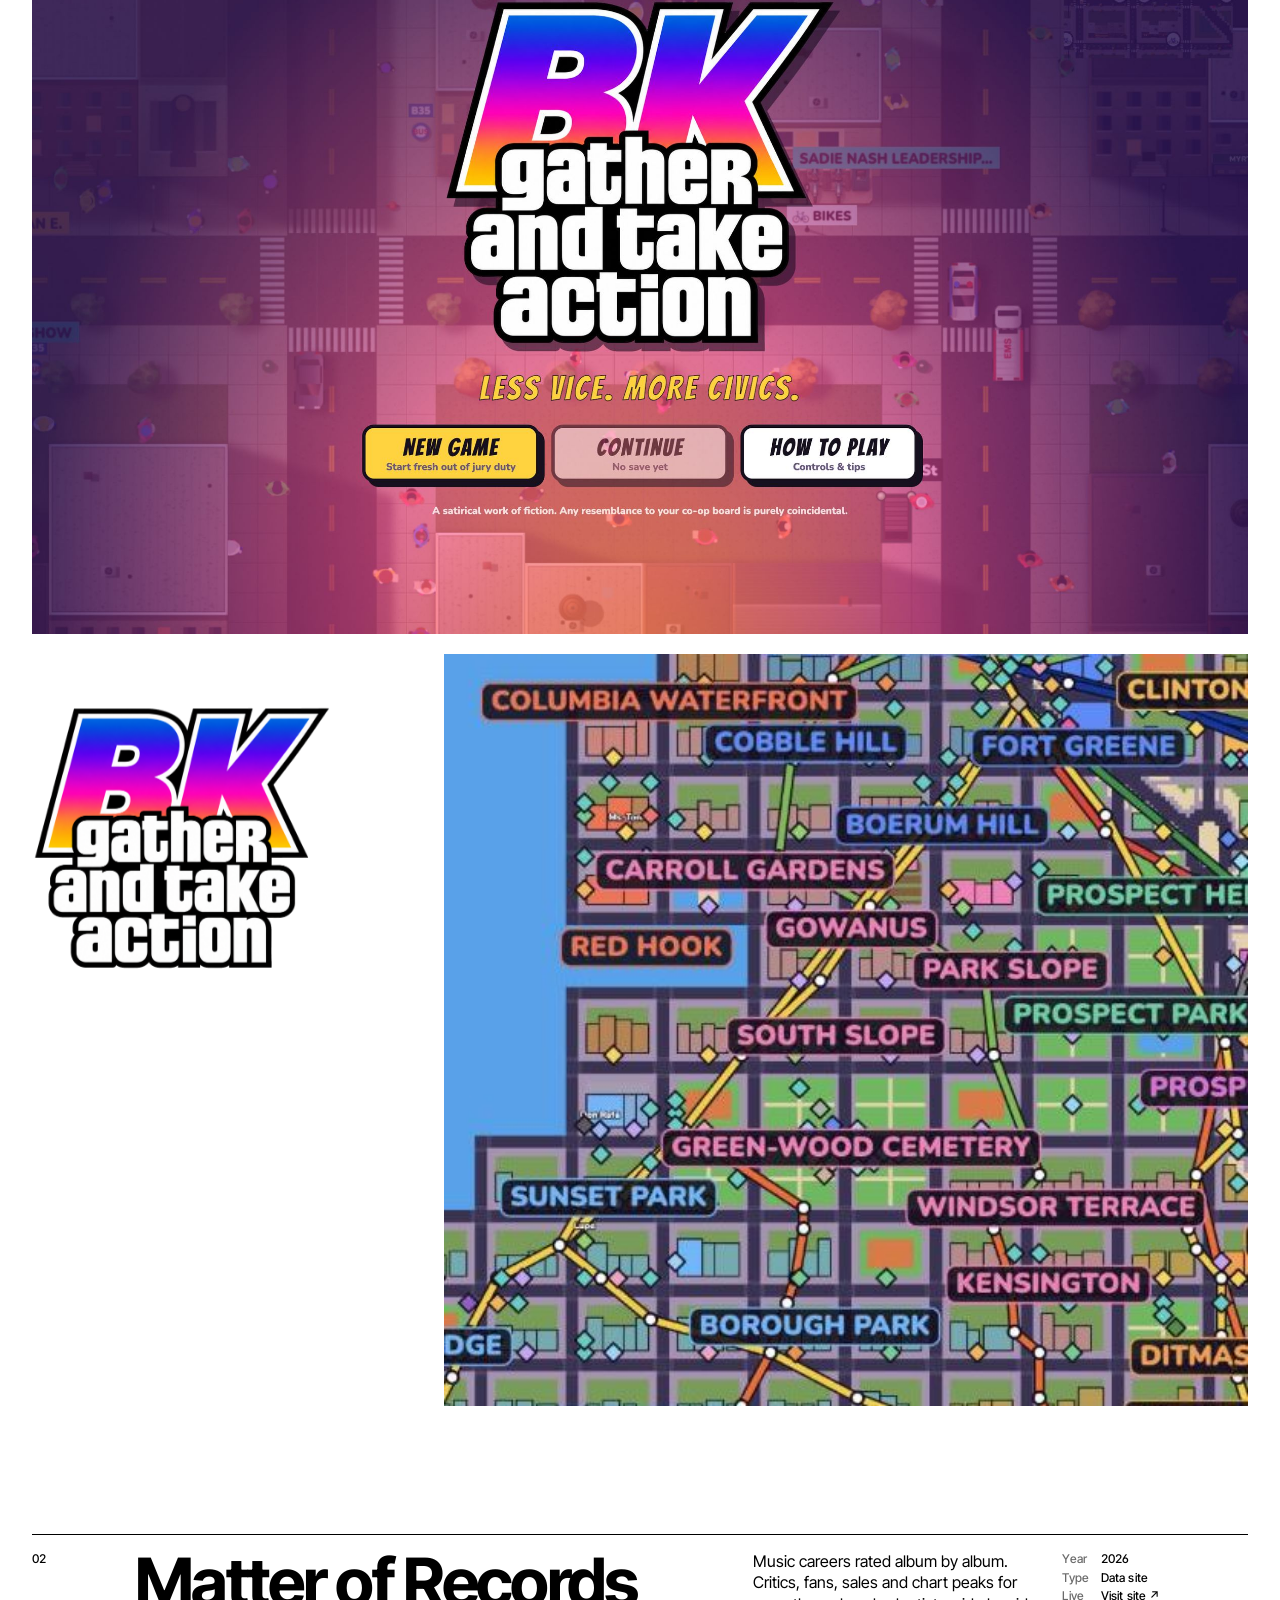
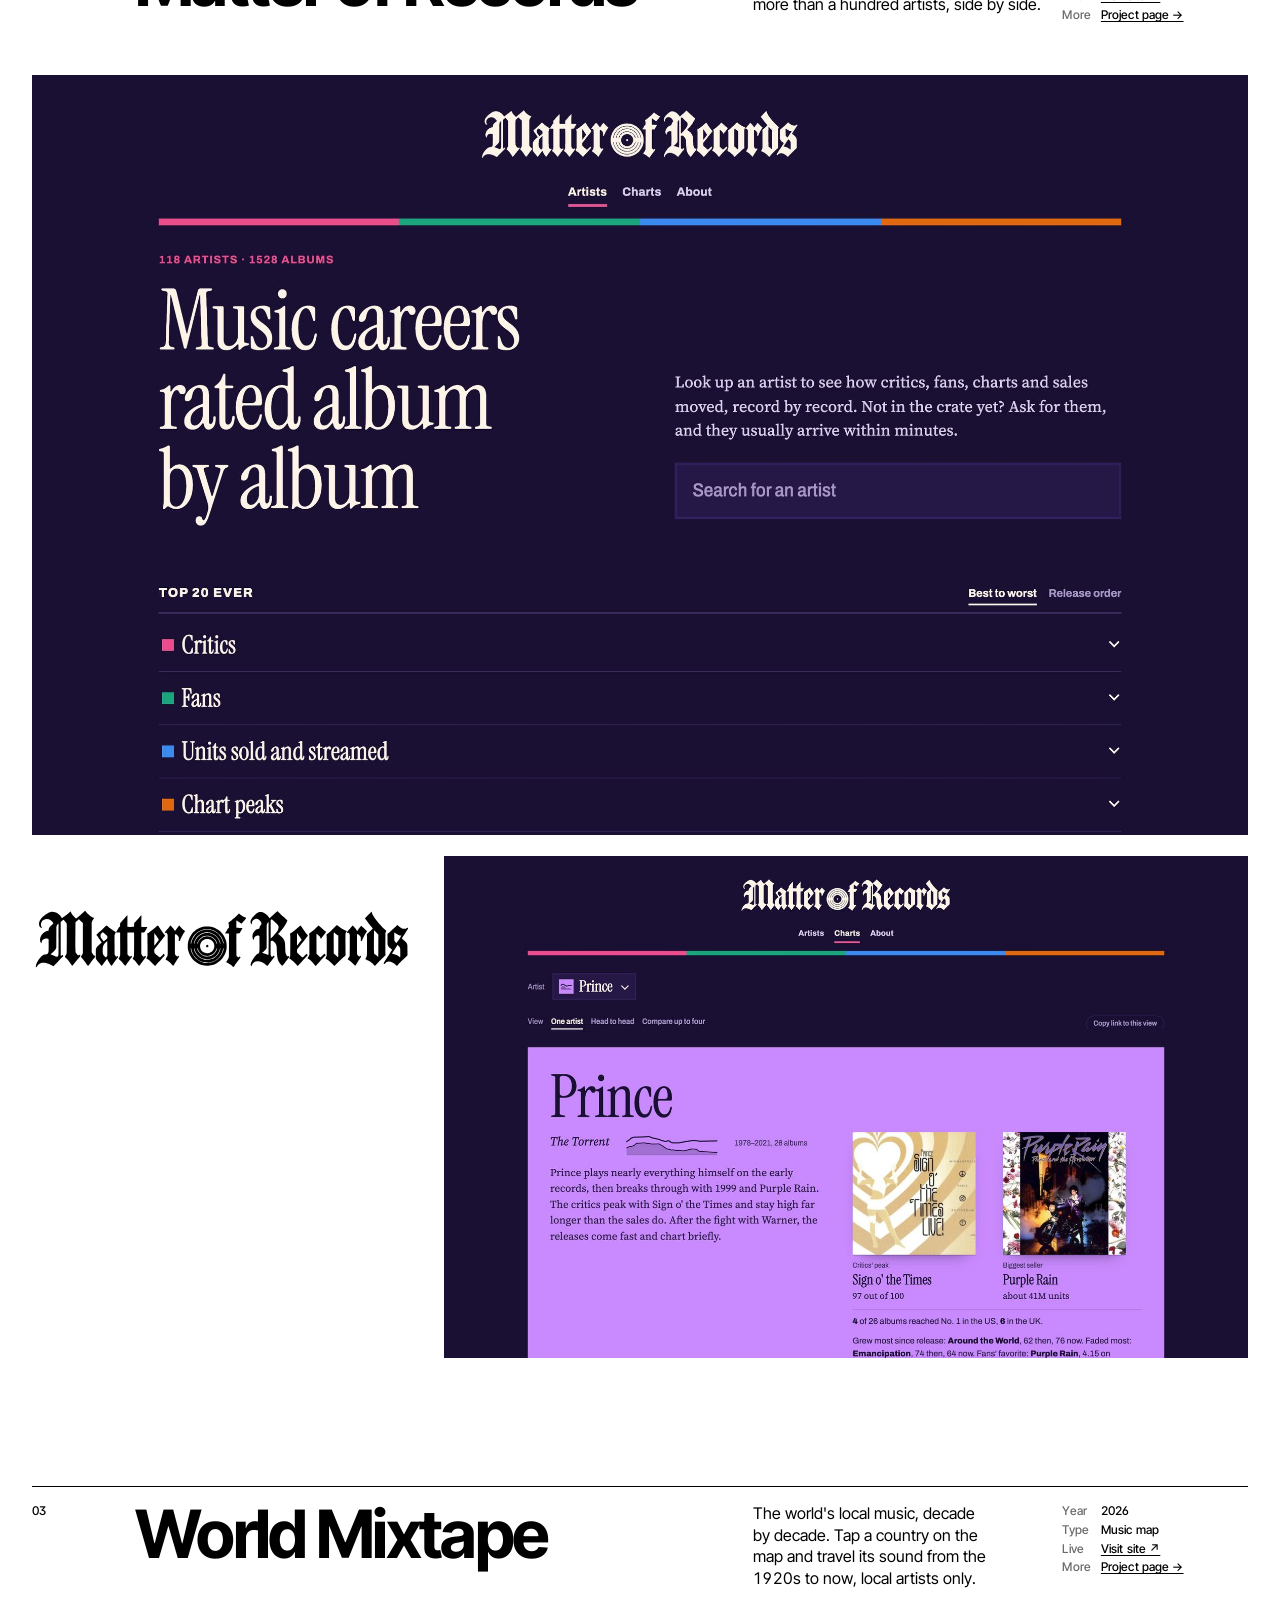
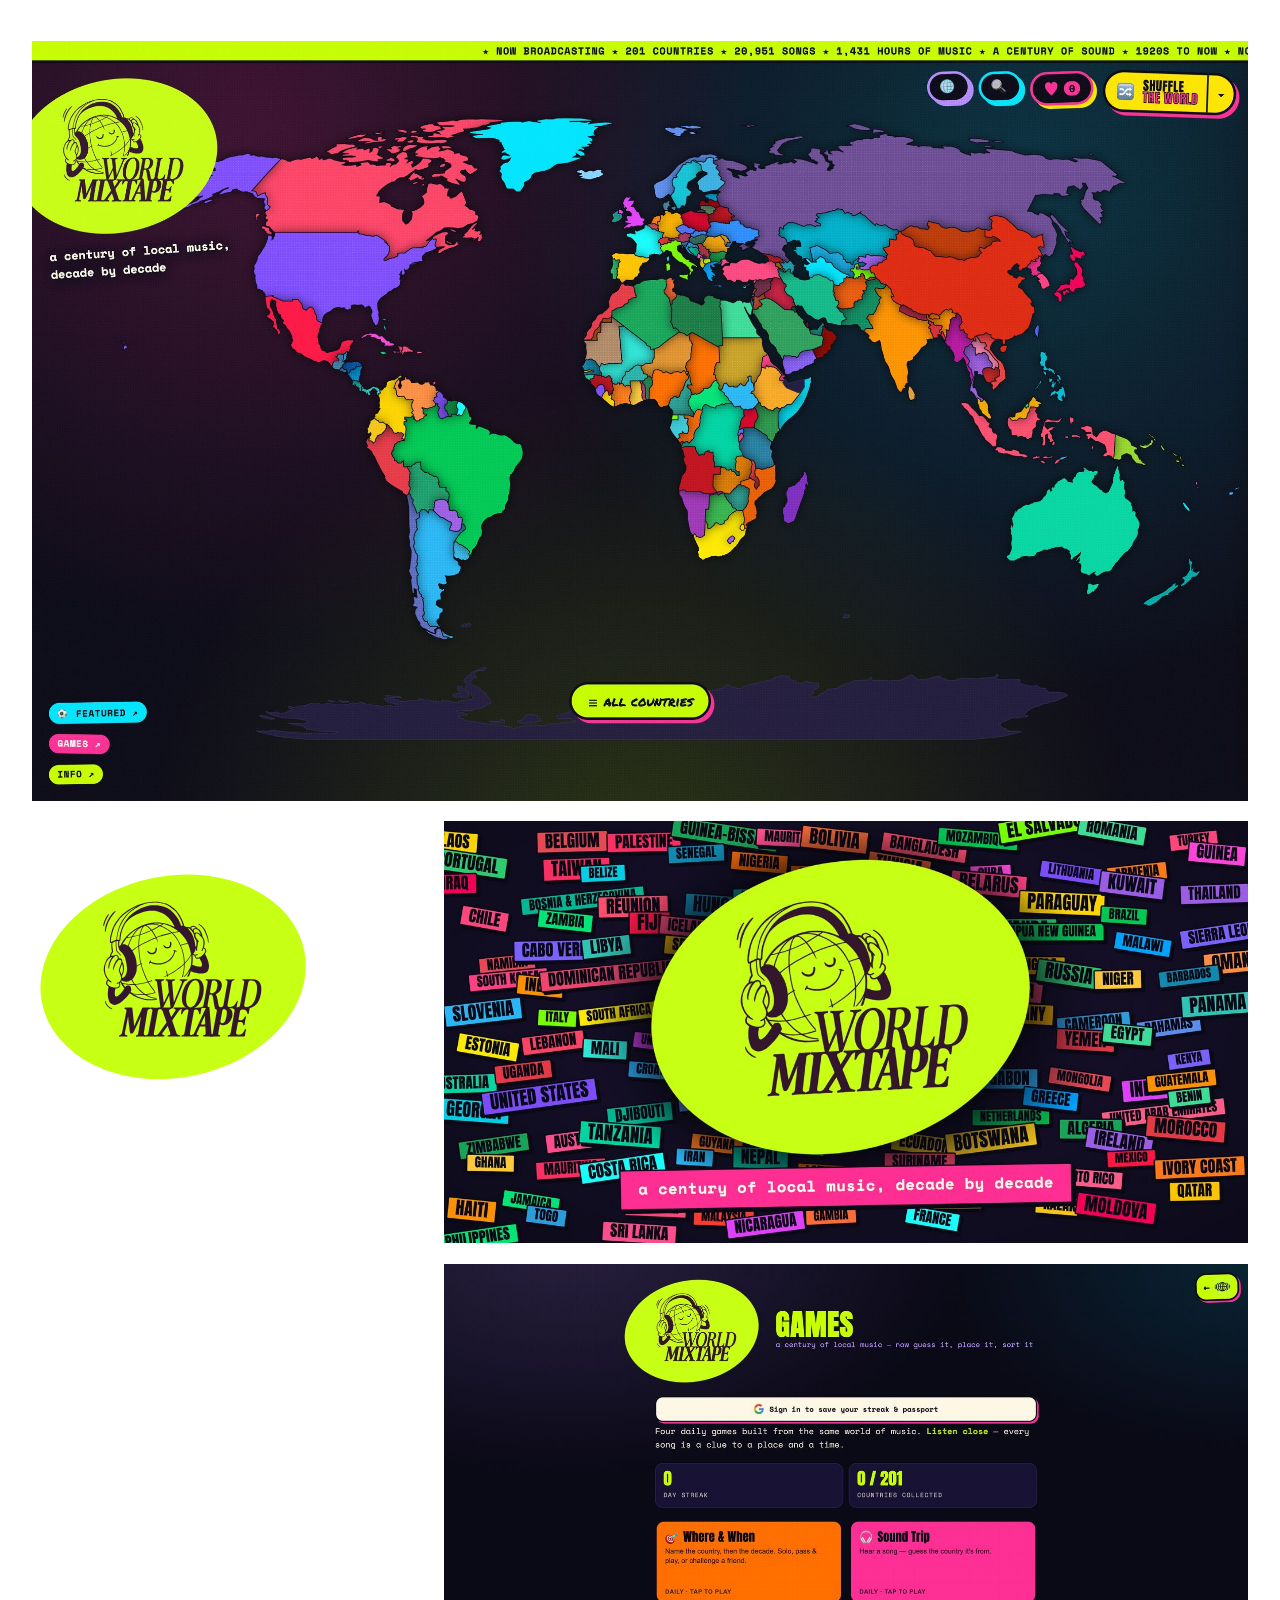
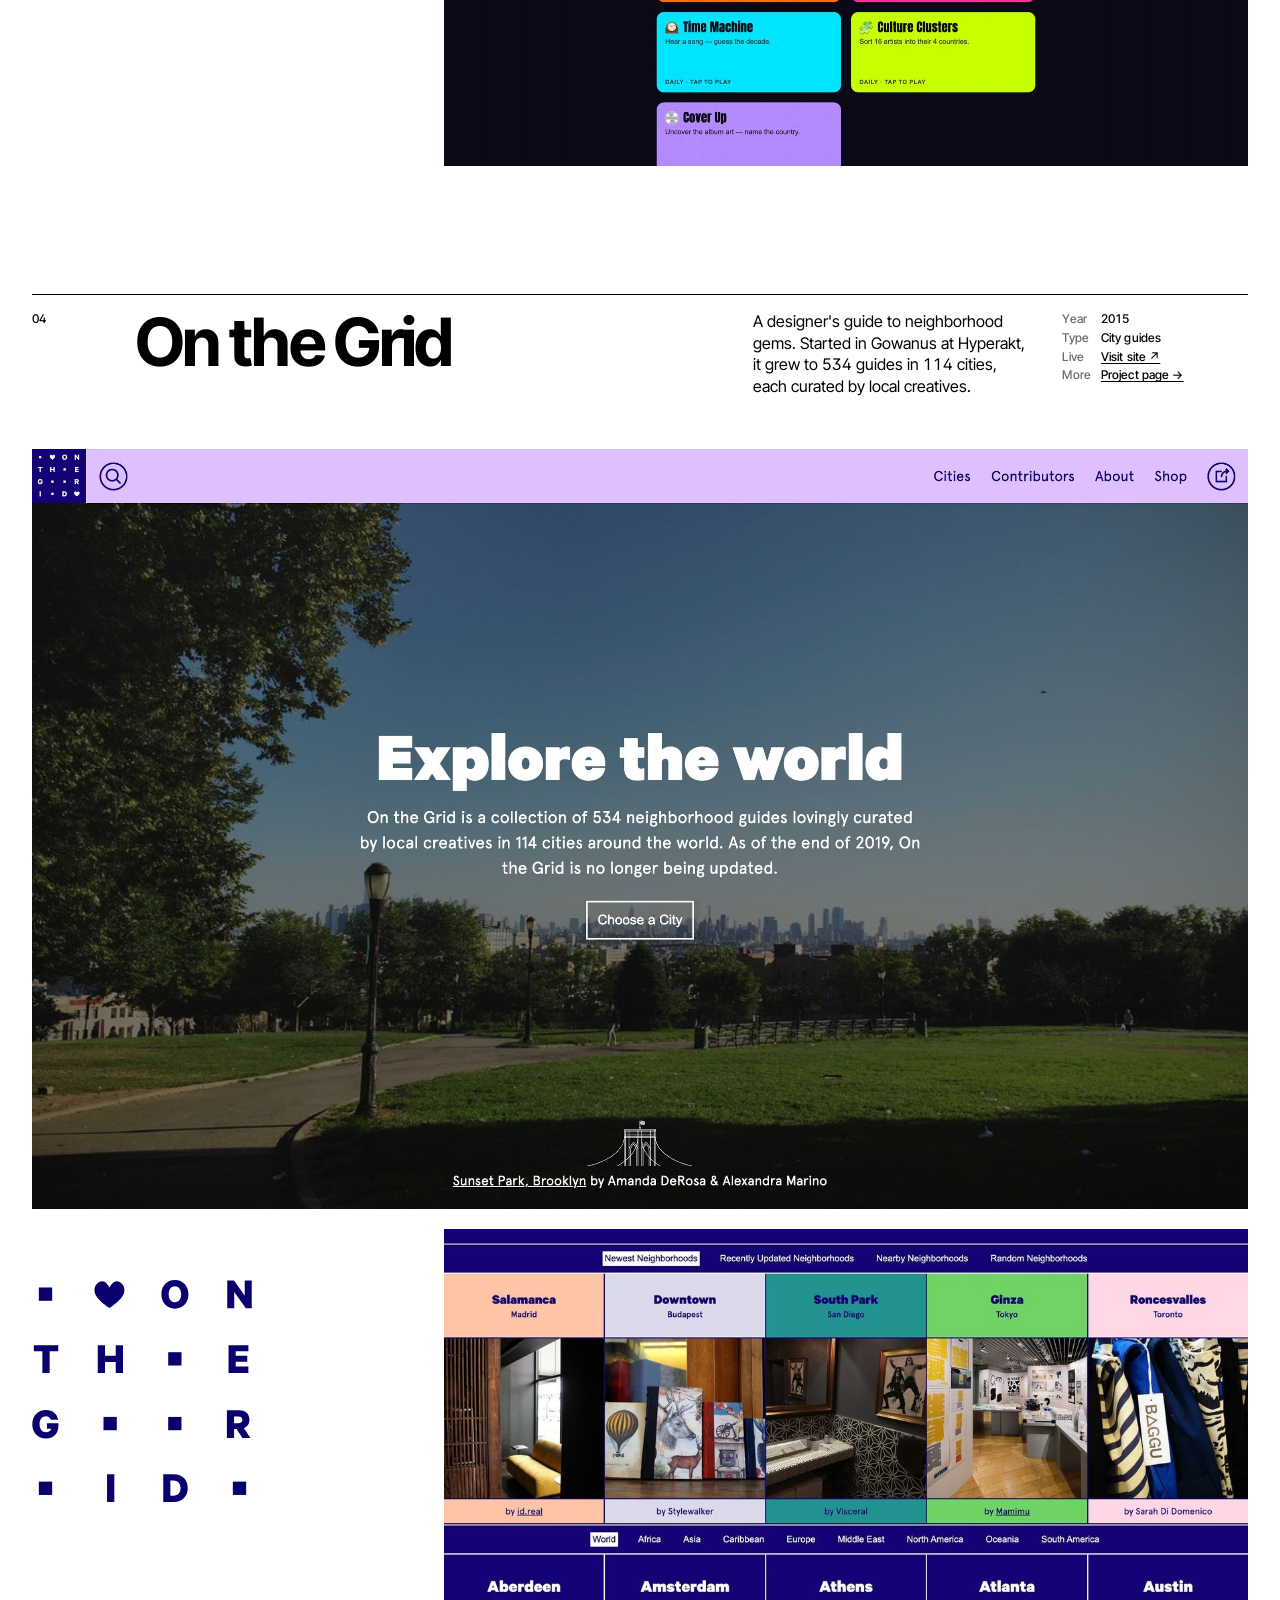
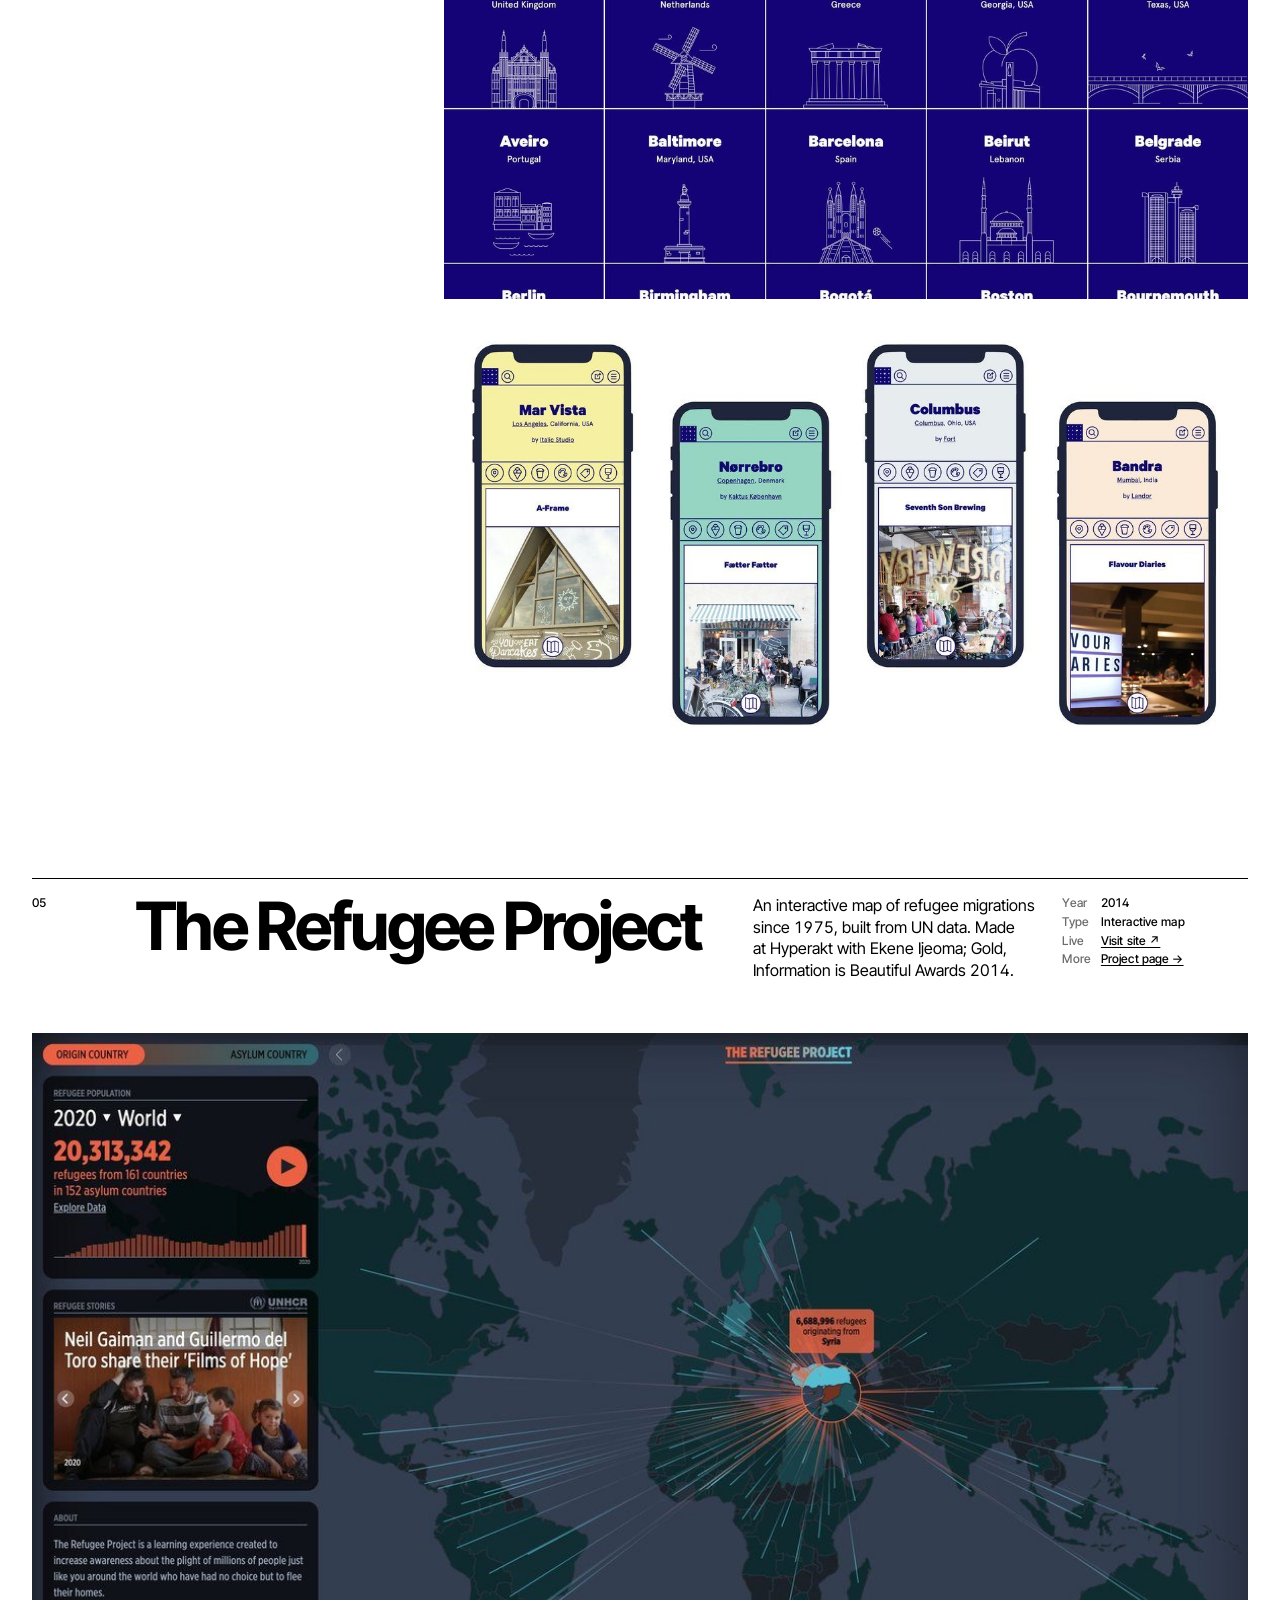
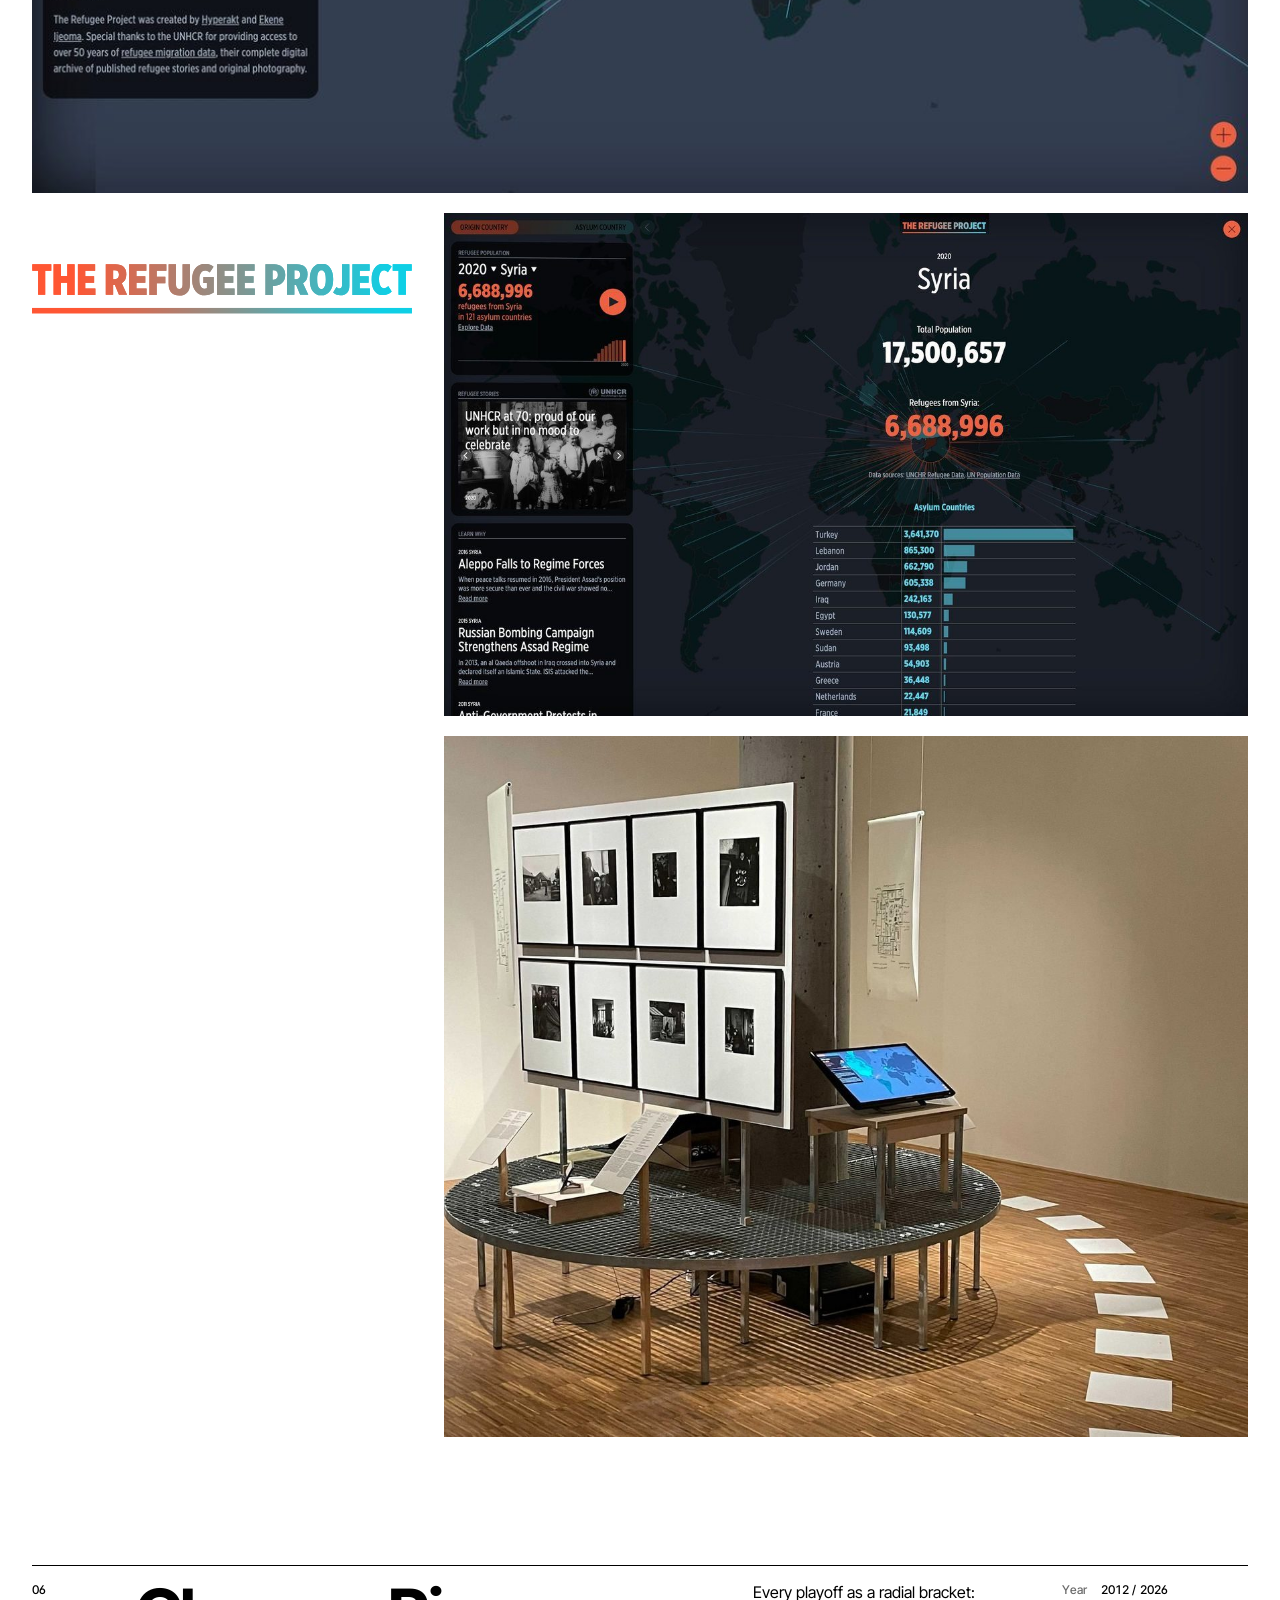
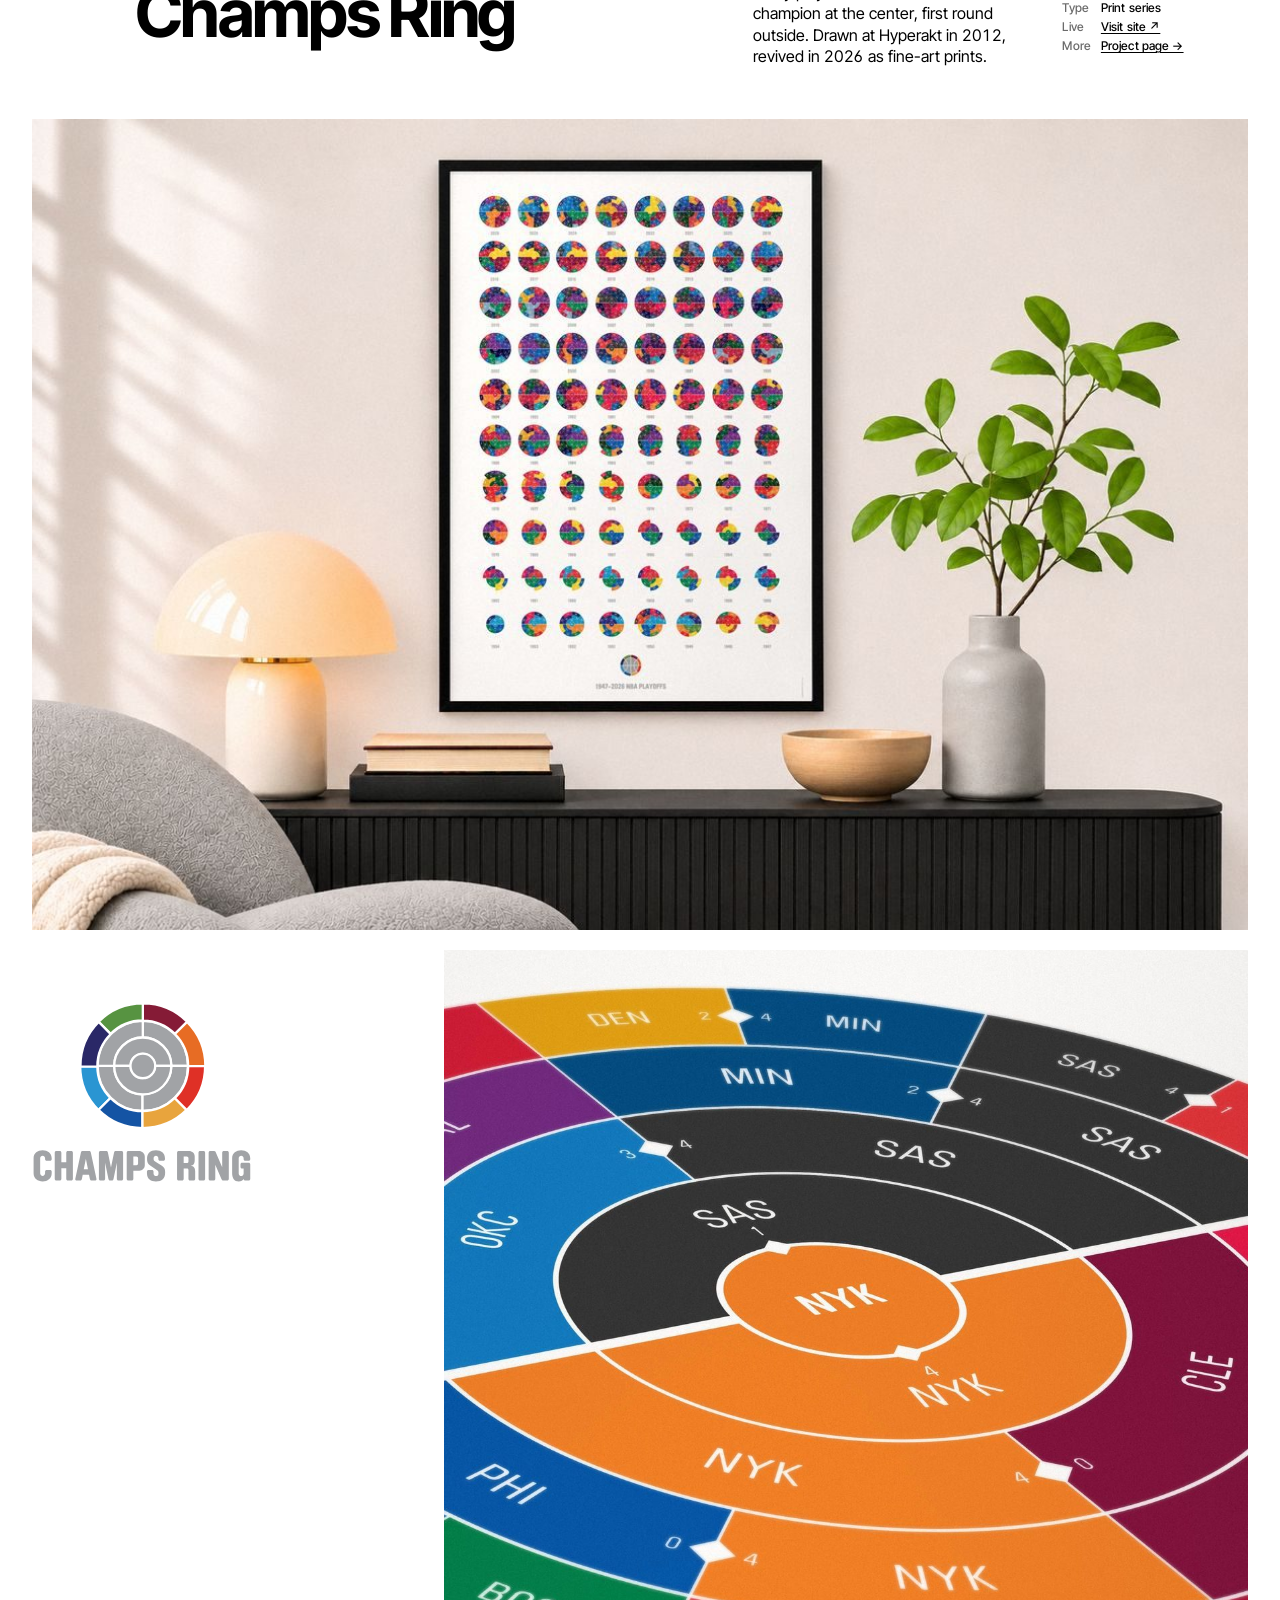
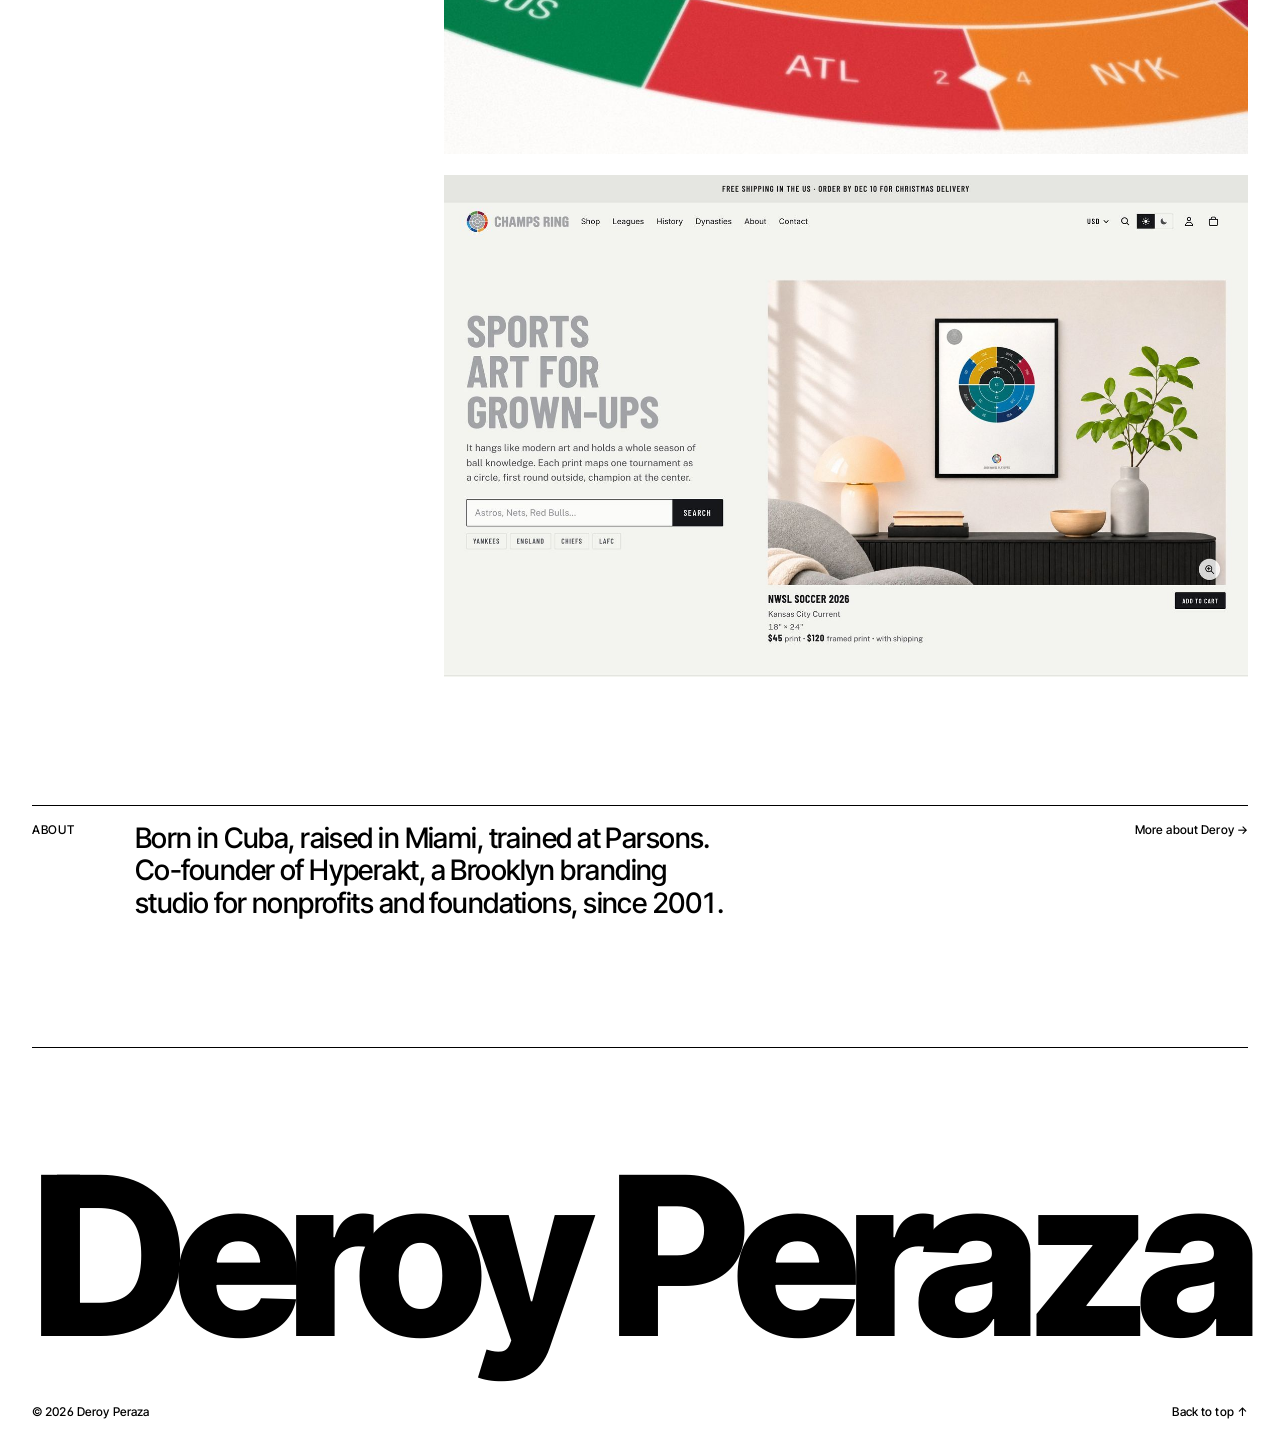
==== commit 0b7d7dd6: "Worldview statement in Deroy's words; center meridian on the symbol; drop the three points" ====
--- a/index.html
+++ b/index.html
@@ -23,6 +23,7 @@
     <p class="label">Statement</p>
     <h1 id="outsights-title">Worldview<span class="wv-mark" aria-hidden="true"><svg xmlns="http://www.w3.org/2000/svg" viewBox="0 0 160 100" fill="none" stroke="currentColor">
   <path d="M5 50H155" stroke-width="3.5"/>
+  <path d="M80 5V95" stroke-width="3.5"/>
   <ellipse cx="80" cy="50" rx="60" ry="45" stroke-width="3.5"/>
   <ellipse cx="80" cy="50" rx="30" ry="45" stroke-width="3.5"/>
   <path d="M80 5C100 24 100 76 80 95C60 76 60 24 80 5Z" stroke-width="3.5" stroke-linejoin="round"/>
@@ -30,13 +31,9 @@
   <ellipse cx="80" cy="50" rx="75" ry="45" stroke-width="8"/>
   <circle cx="80" cy="50" r="10" fill="currentColor" stroke="none"/>
 </svg></span></h1>
-    <p class="lead">Understanding gained by stepping back and looking out at the larger picture.</p>
-    <p class="body">Each of these projects takes a whole subject, every refugee movement since 1975, every playoff since the first, a century of local music, an artist&#x27;s career album by album, a city block by block, and pulls back far enough to see the full pattern. Then it lets you wander in.</p>
-  </div>
-  <div class="points grid">
-    <div class="pt"><p class="num">01</p><h3>The 30,000-foot view</h3><p>Start from altitude. See the whole shape of a subject at once, before any single detail.</p></div>
-    <div class="pt"><p class="num">02</p><h3>Exhaustive catalogs</h3><p>Leave nothing out. Every season, every album, every country, every neighborhood, so even the gaps become part of the picture.</p></div>
-    <div class="pt"><p class="num">03</p><h3>Non-linear learning tools</h3><p>No beginning, no end. Start anywhere, follow your curiosity and learn by exploring.</p></div>
+    <p class="lead">Step back and explore the big picture</p>
+    <p class="body">Data and stories help me make sense of the world. When a topic grabs me, I want to understand it from every angle and find the patterns hiding in its history.</p>
+    <p class="body">Each of these projects starts with my own curiosity and goes deep. Then it&#x27;s yours to wander. Find the part of the story that pulls you in, and follow it wherever it leads.</p>
   </div>
 </section>
 
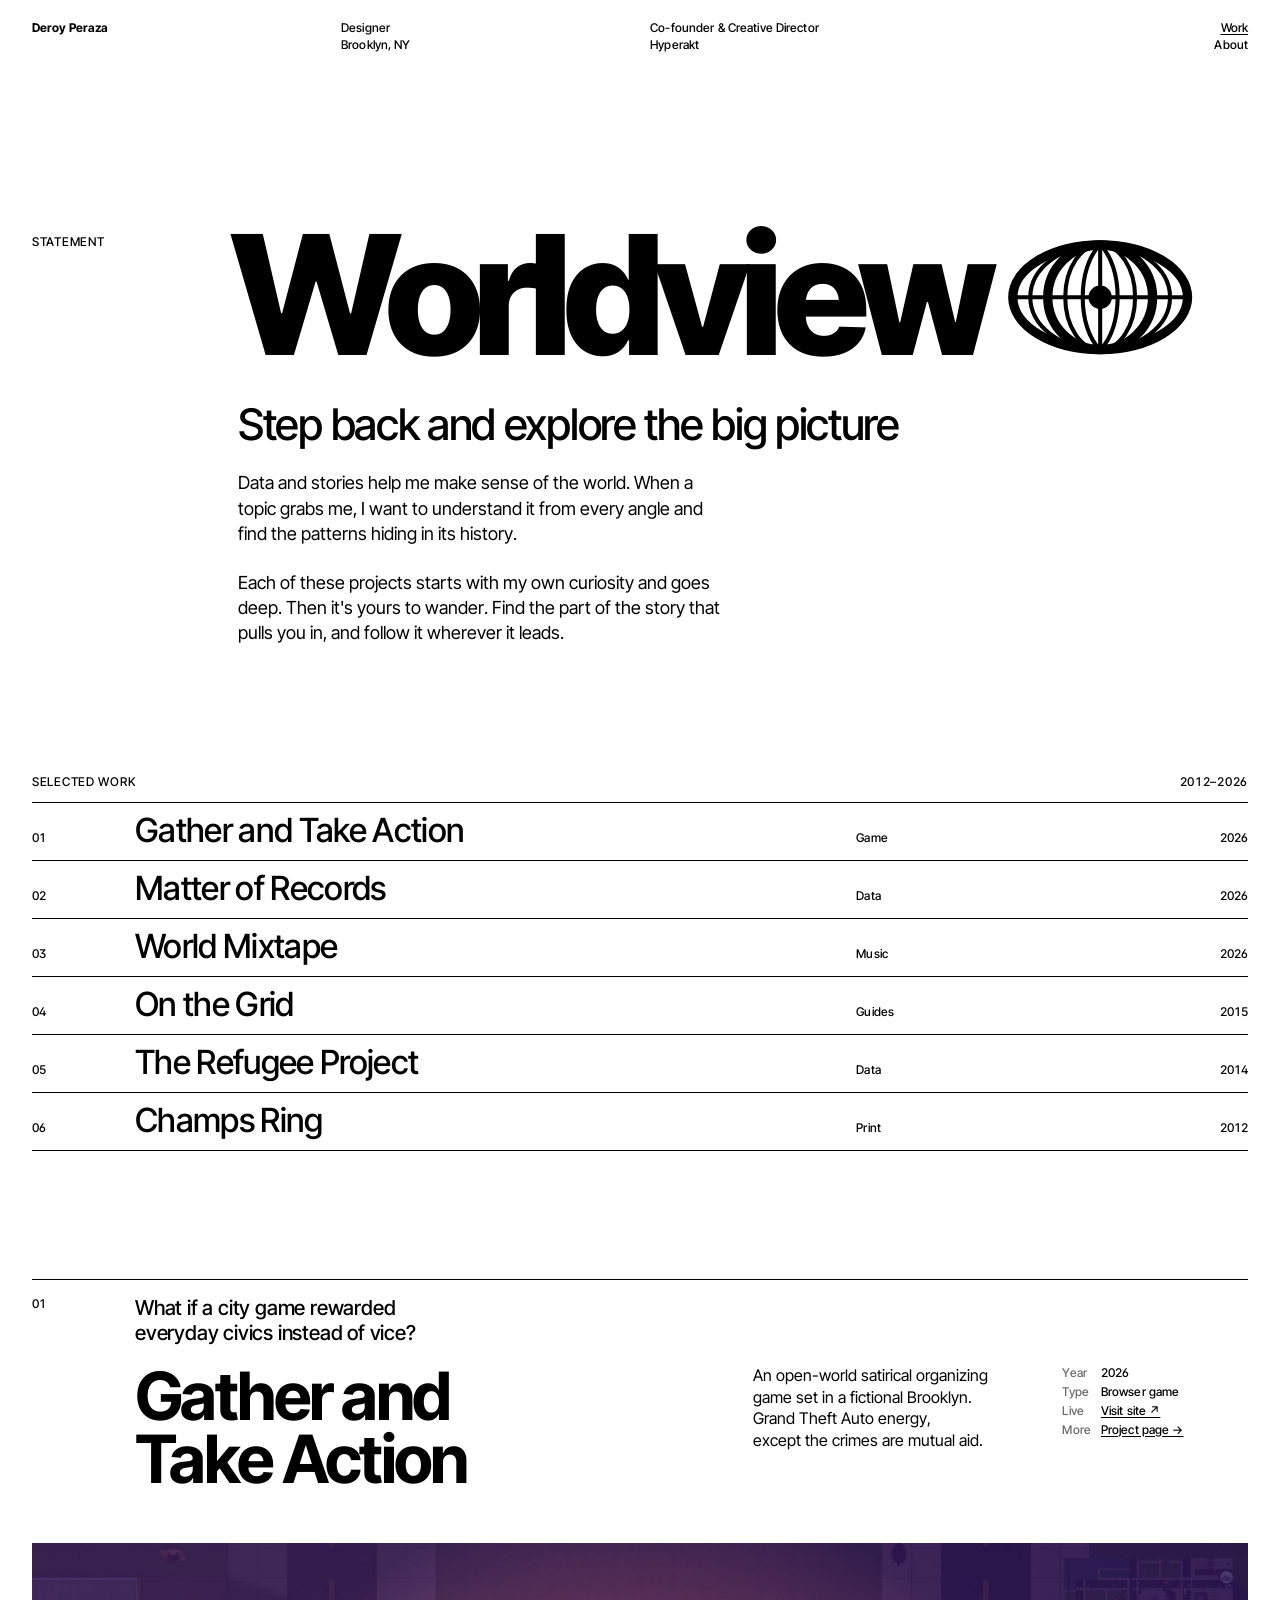
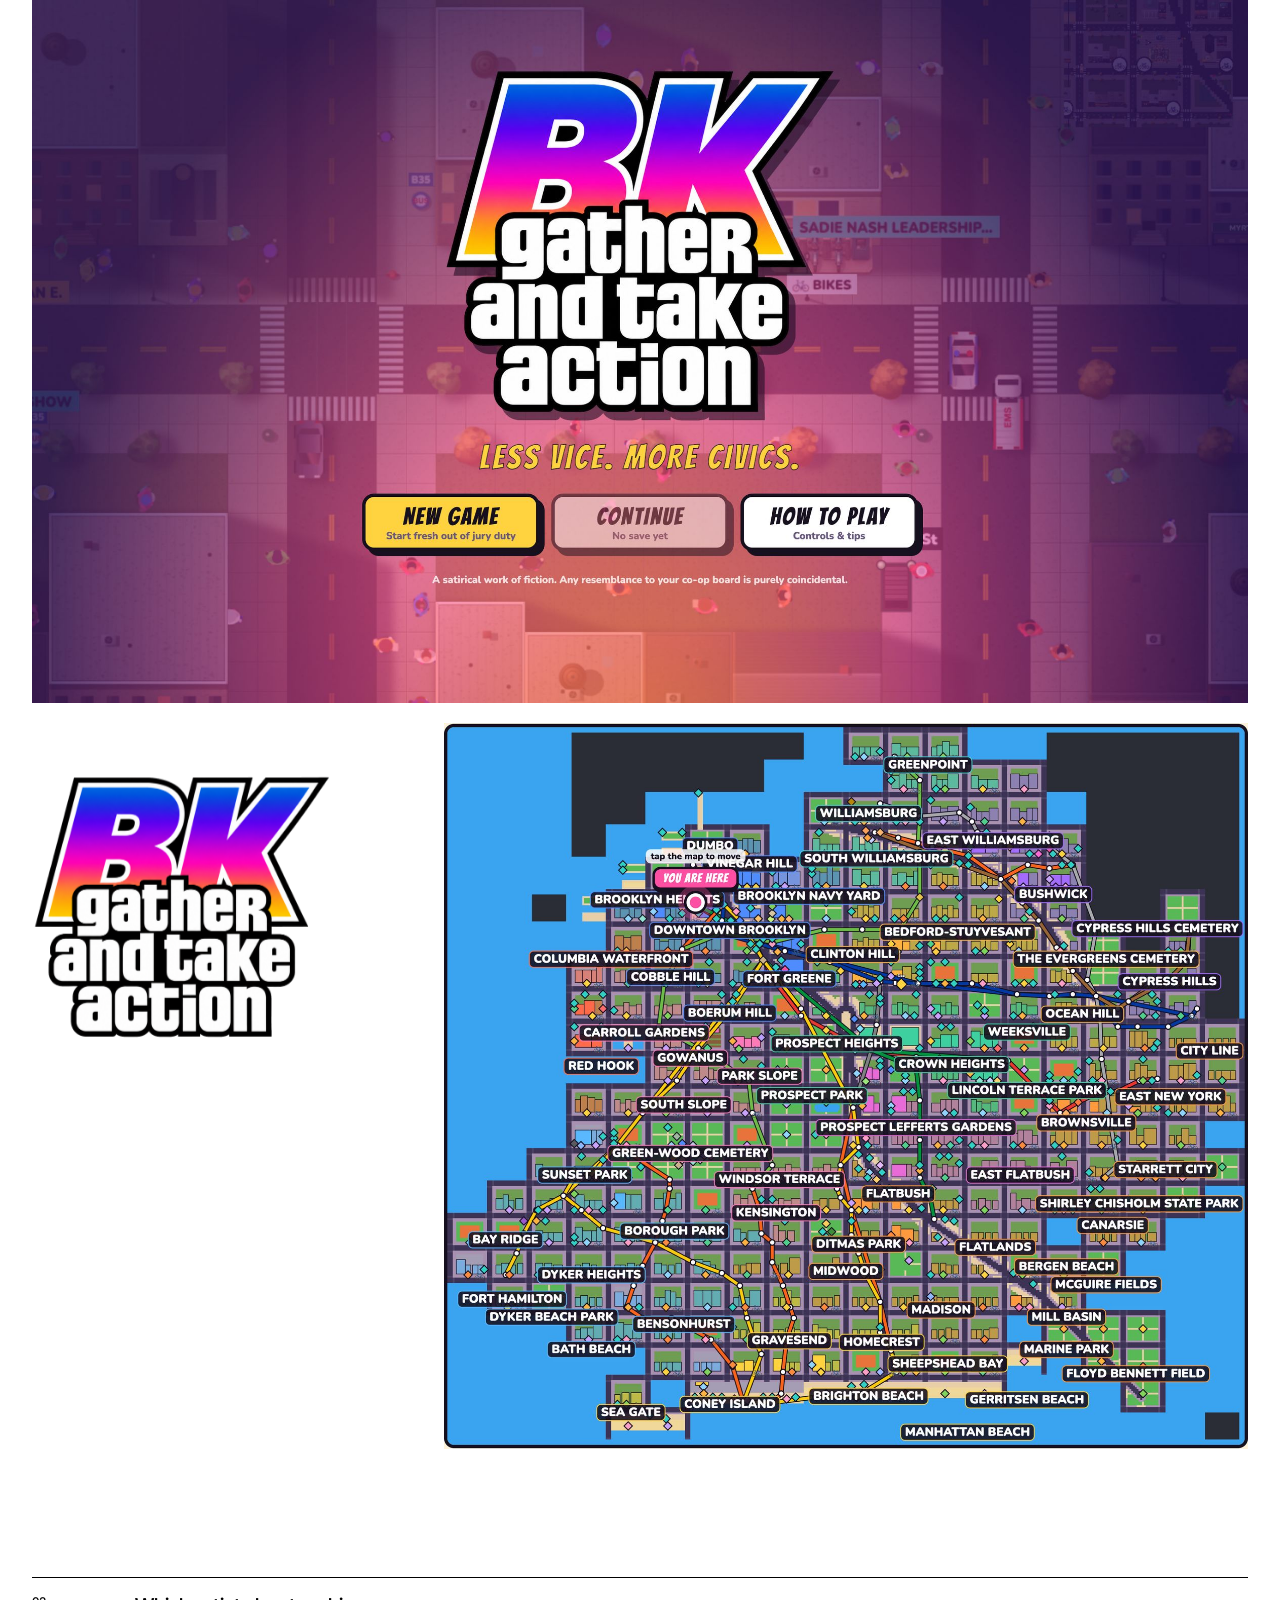
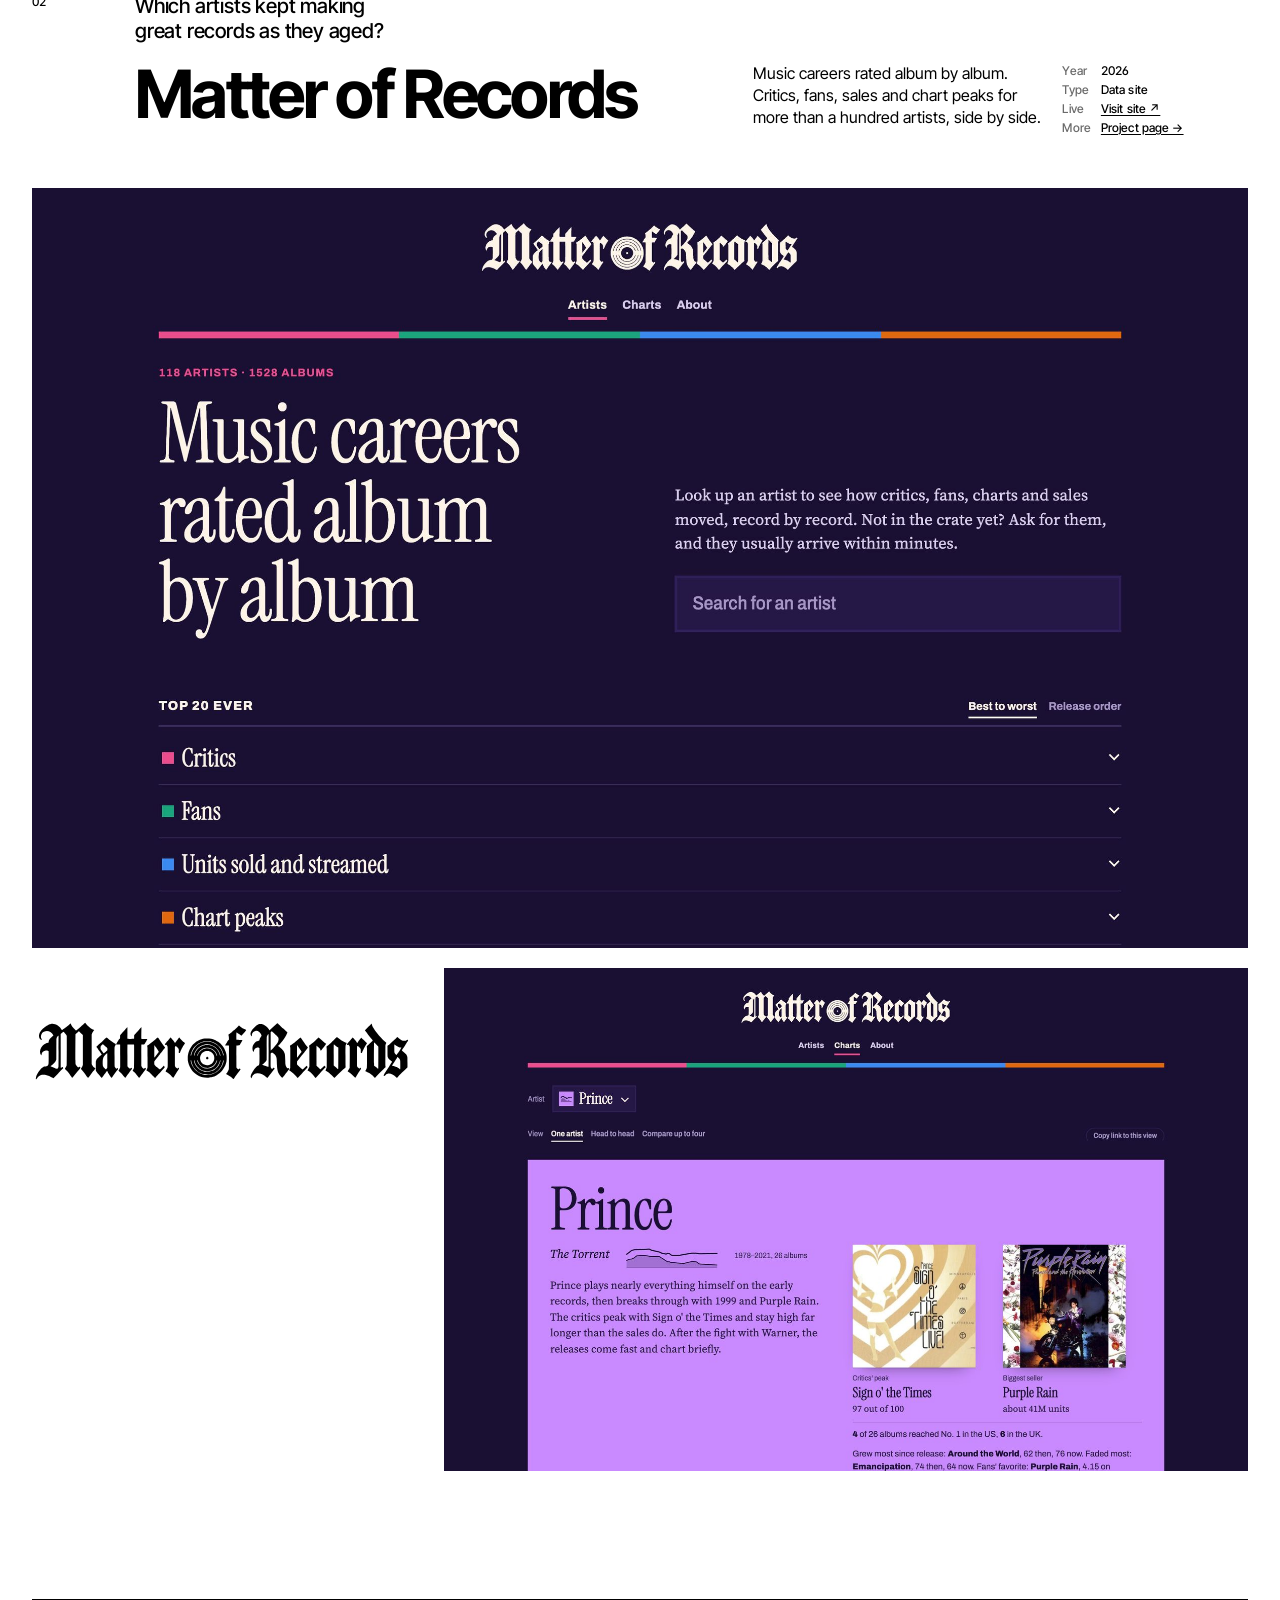
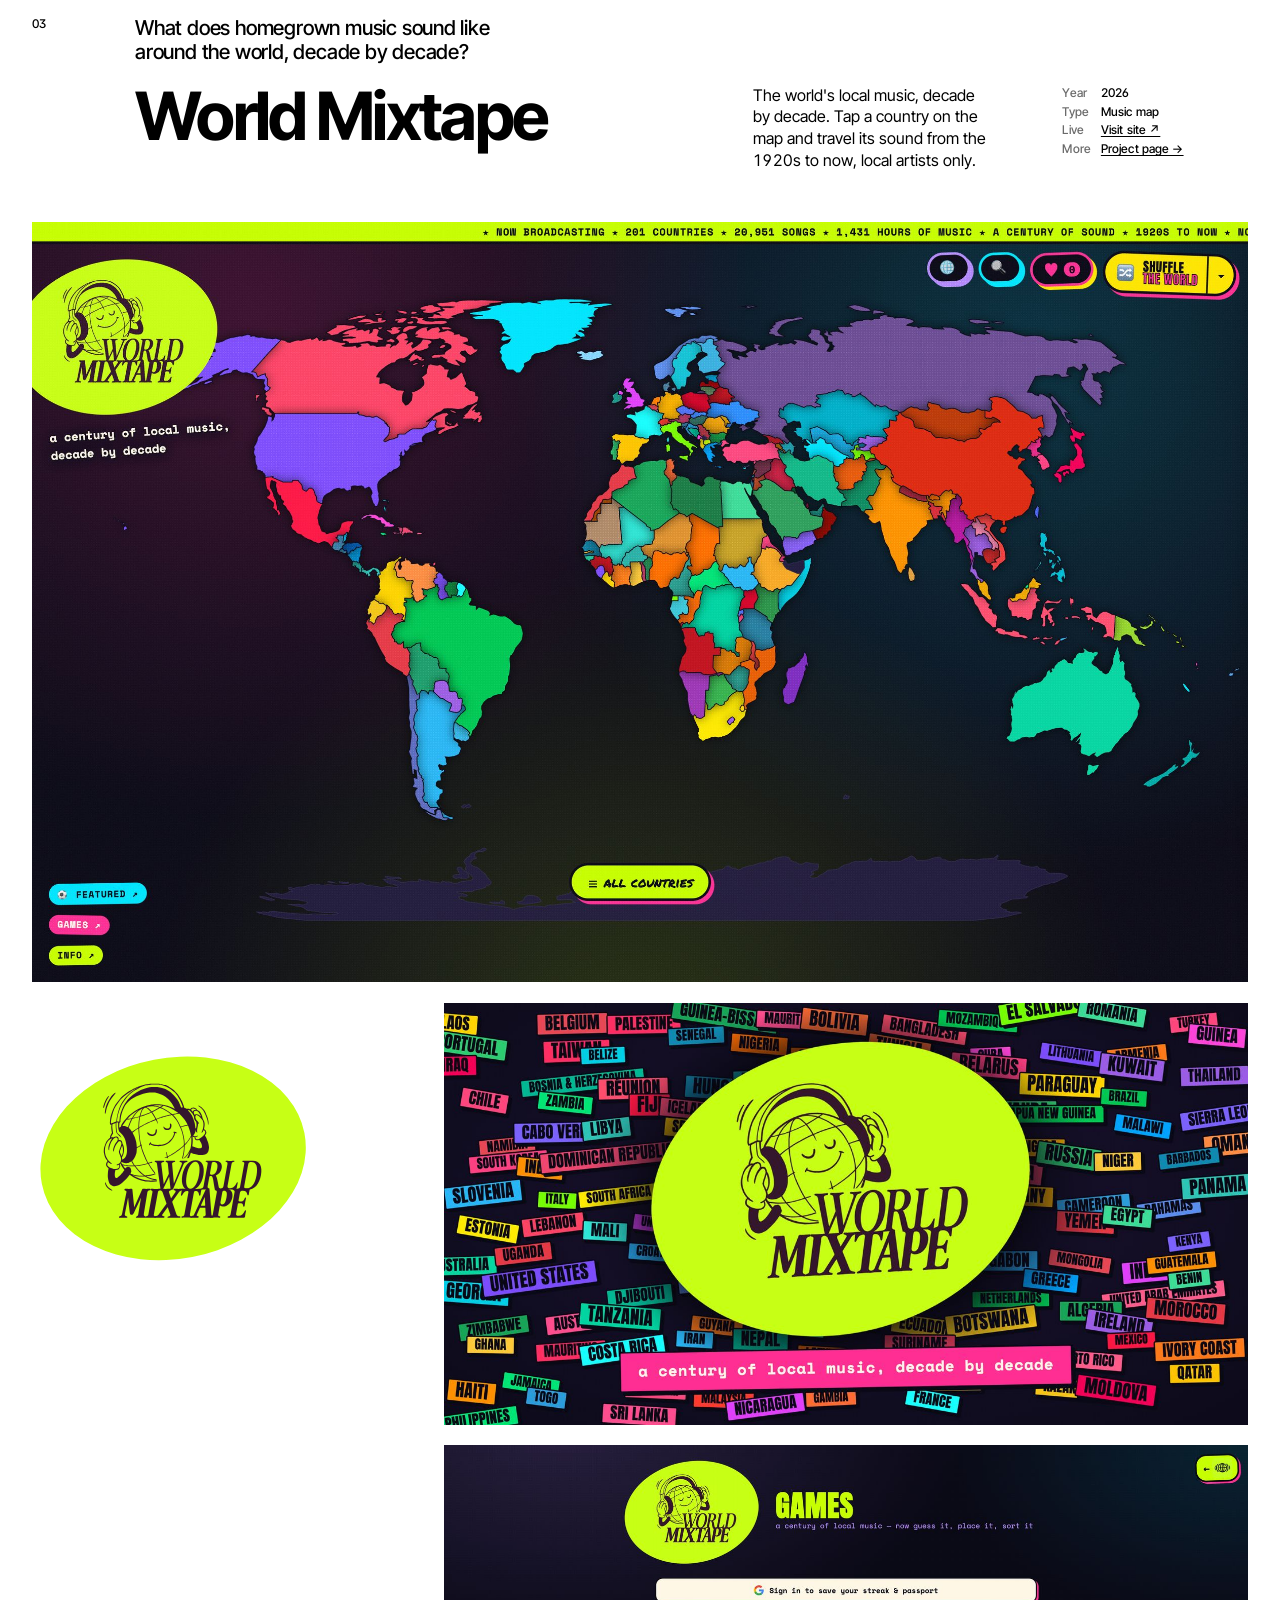
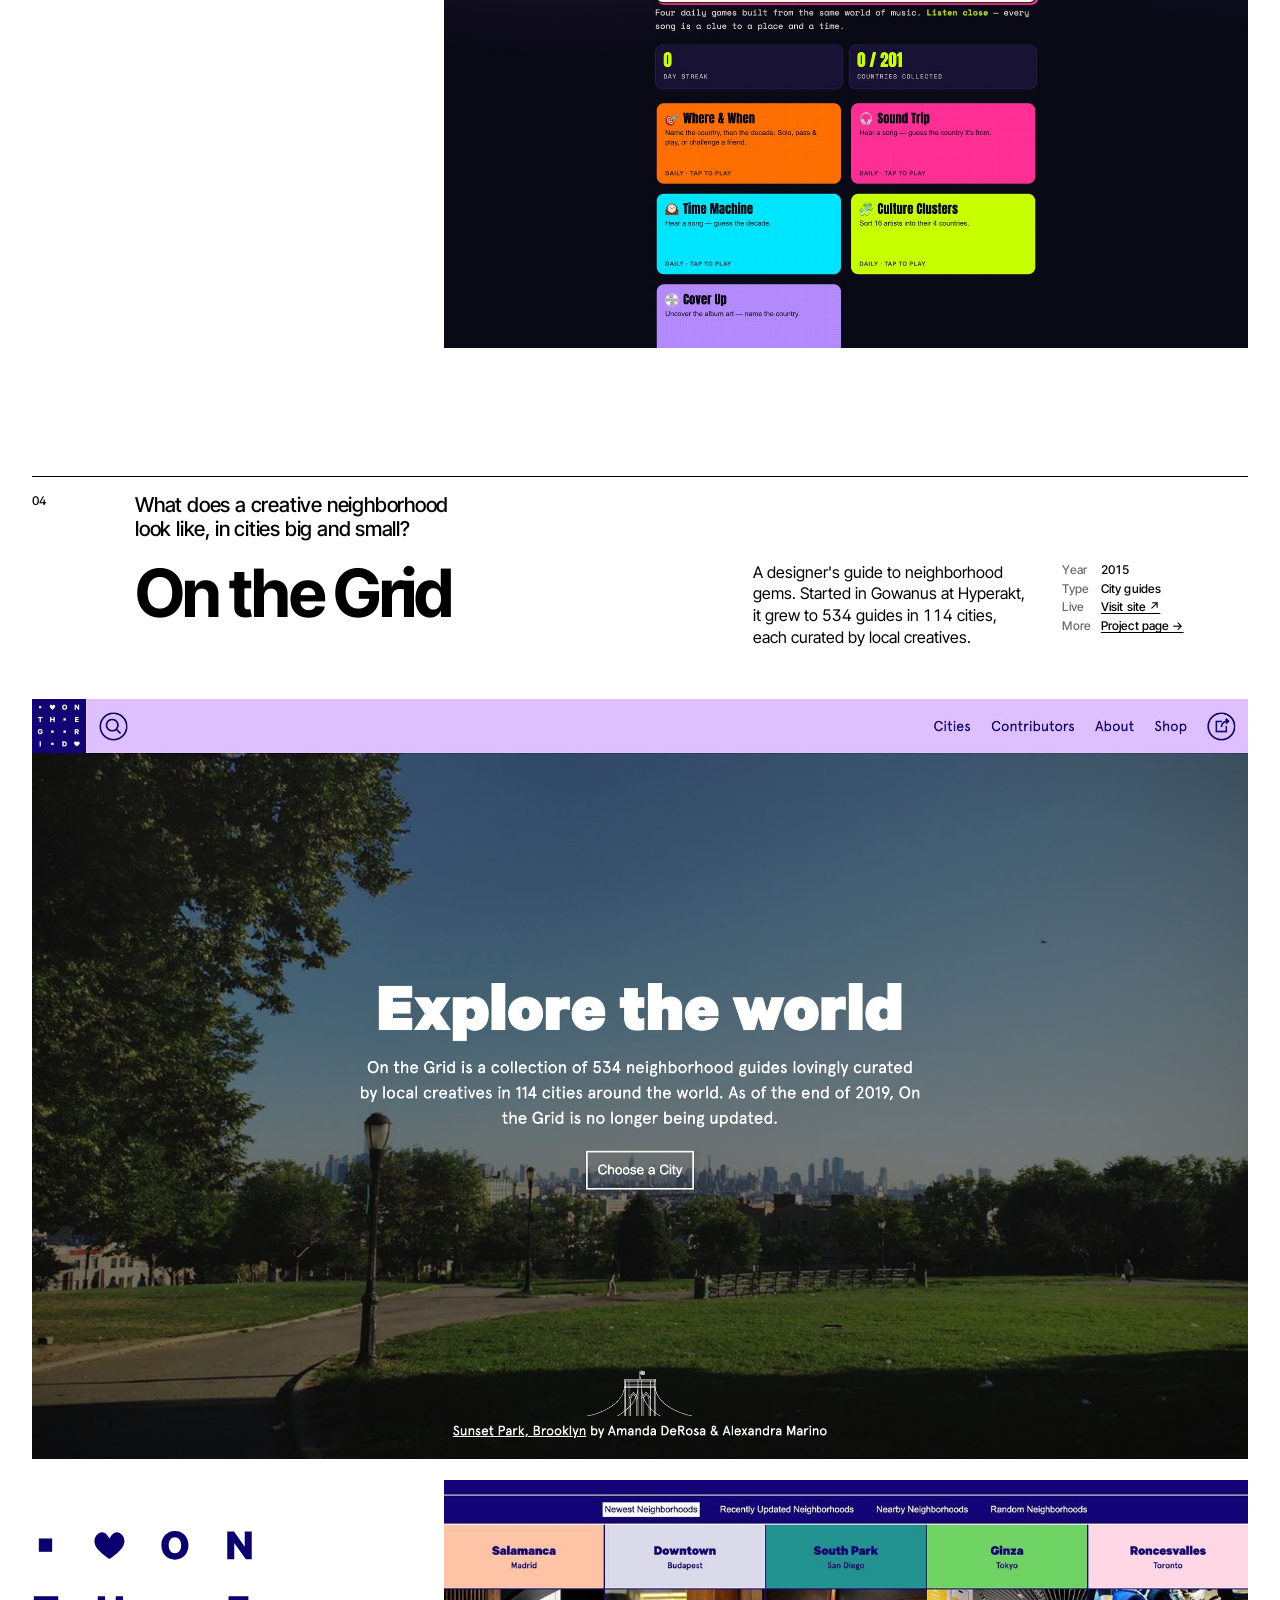
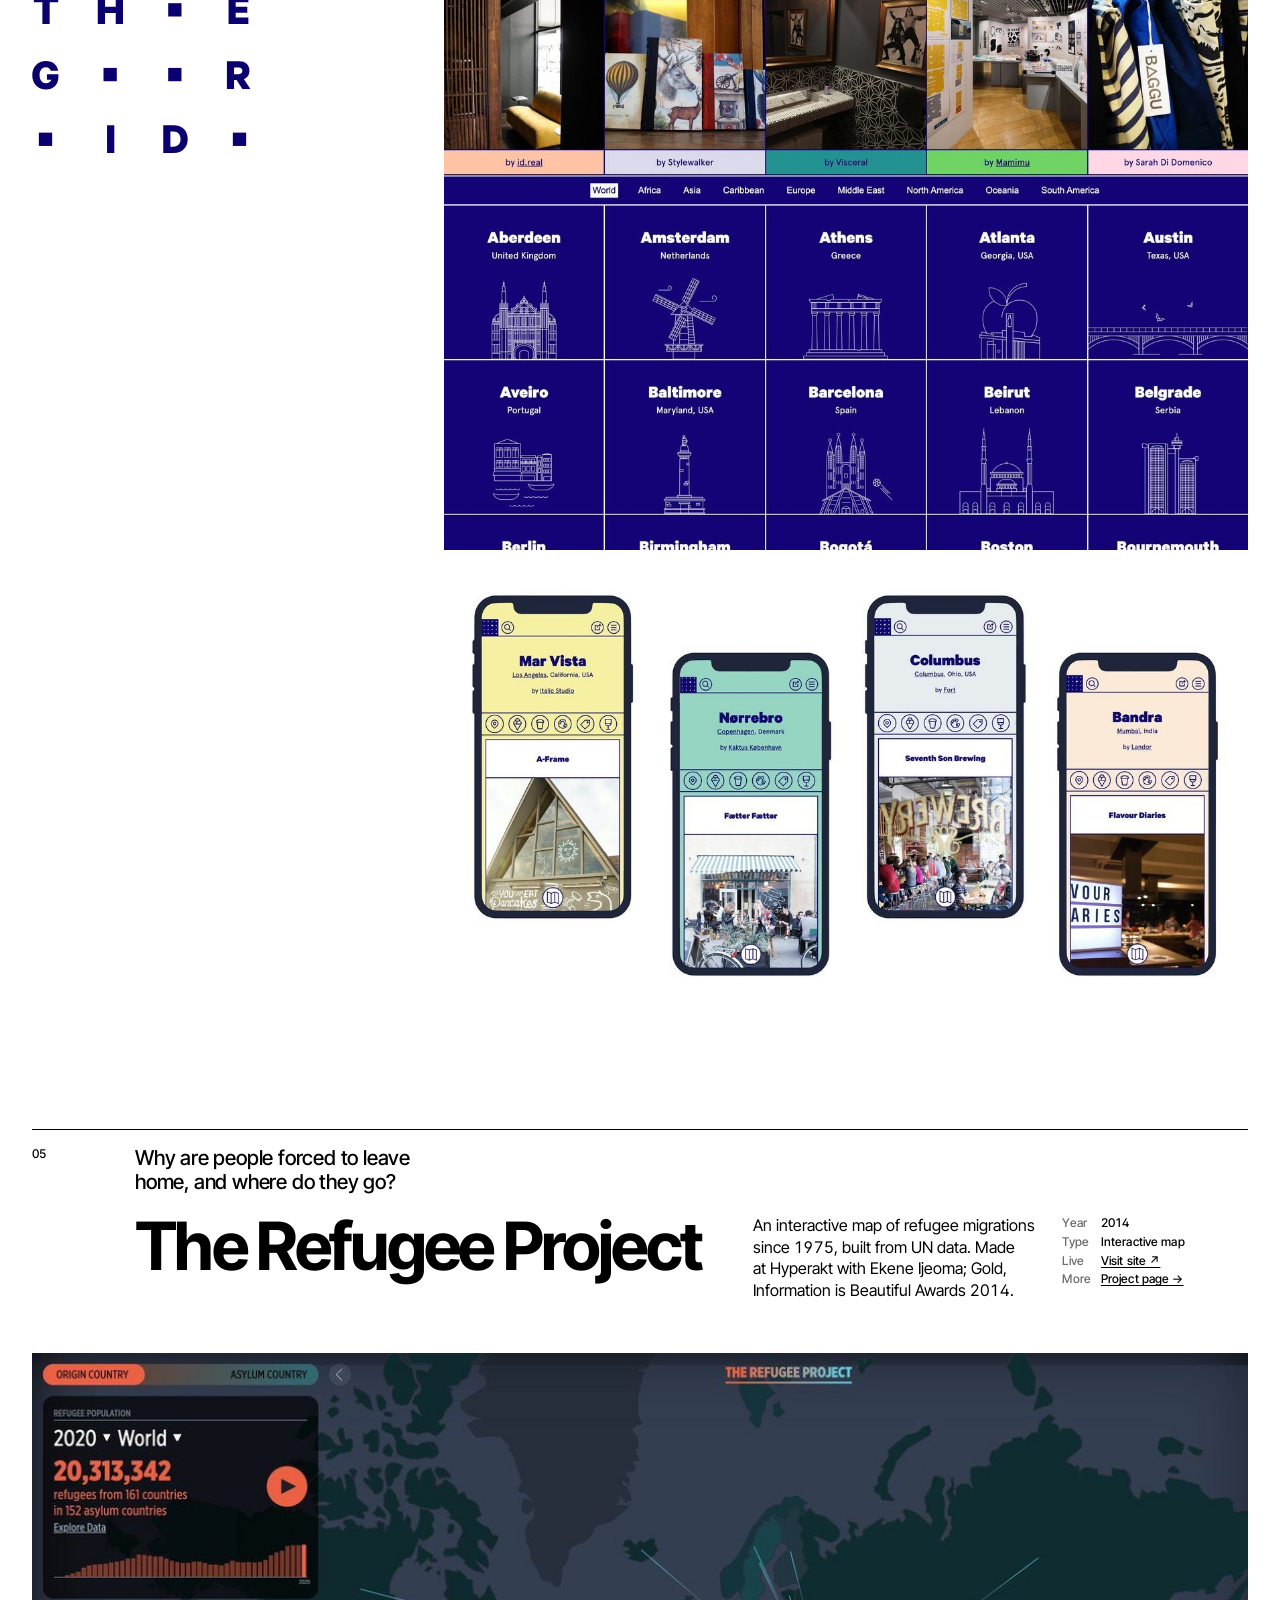
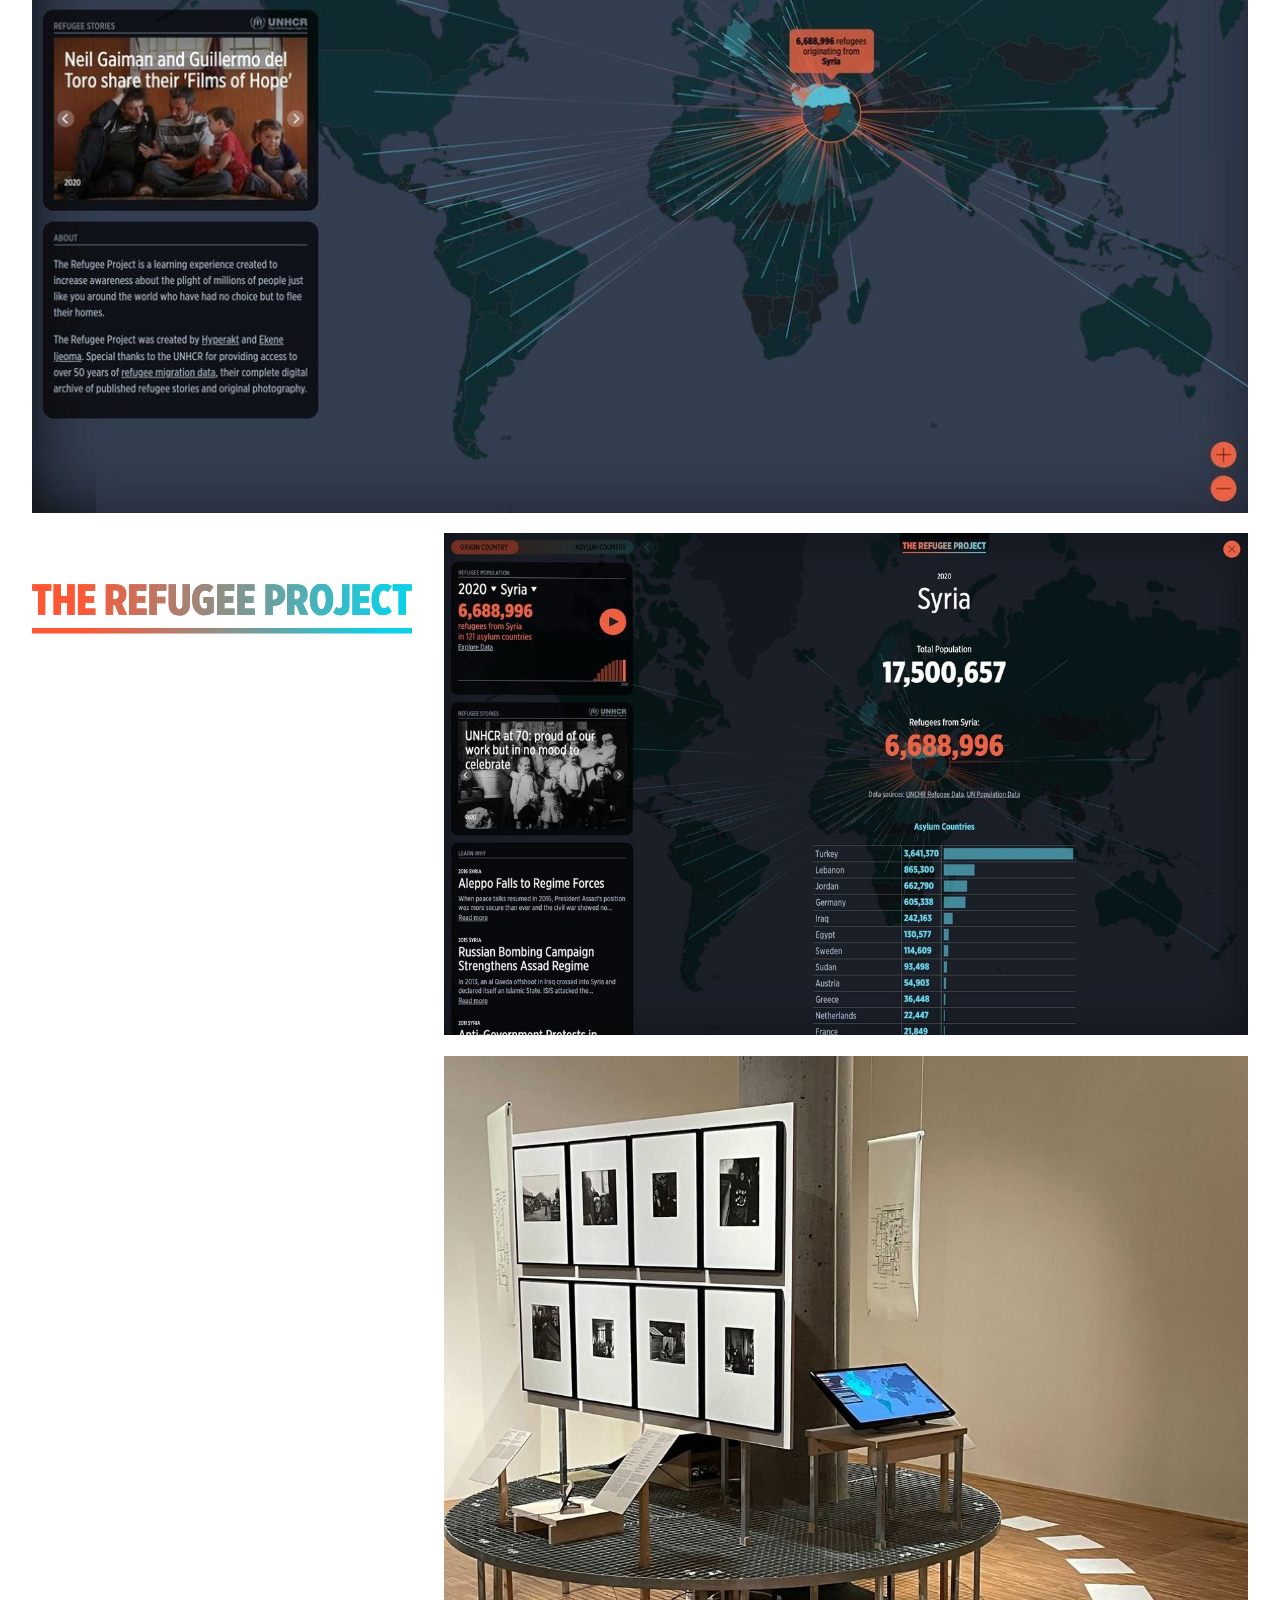
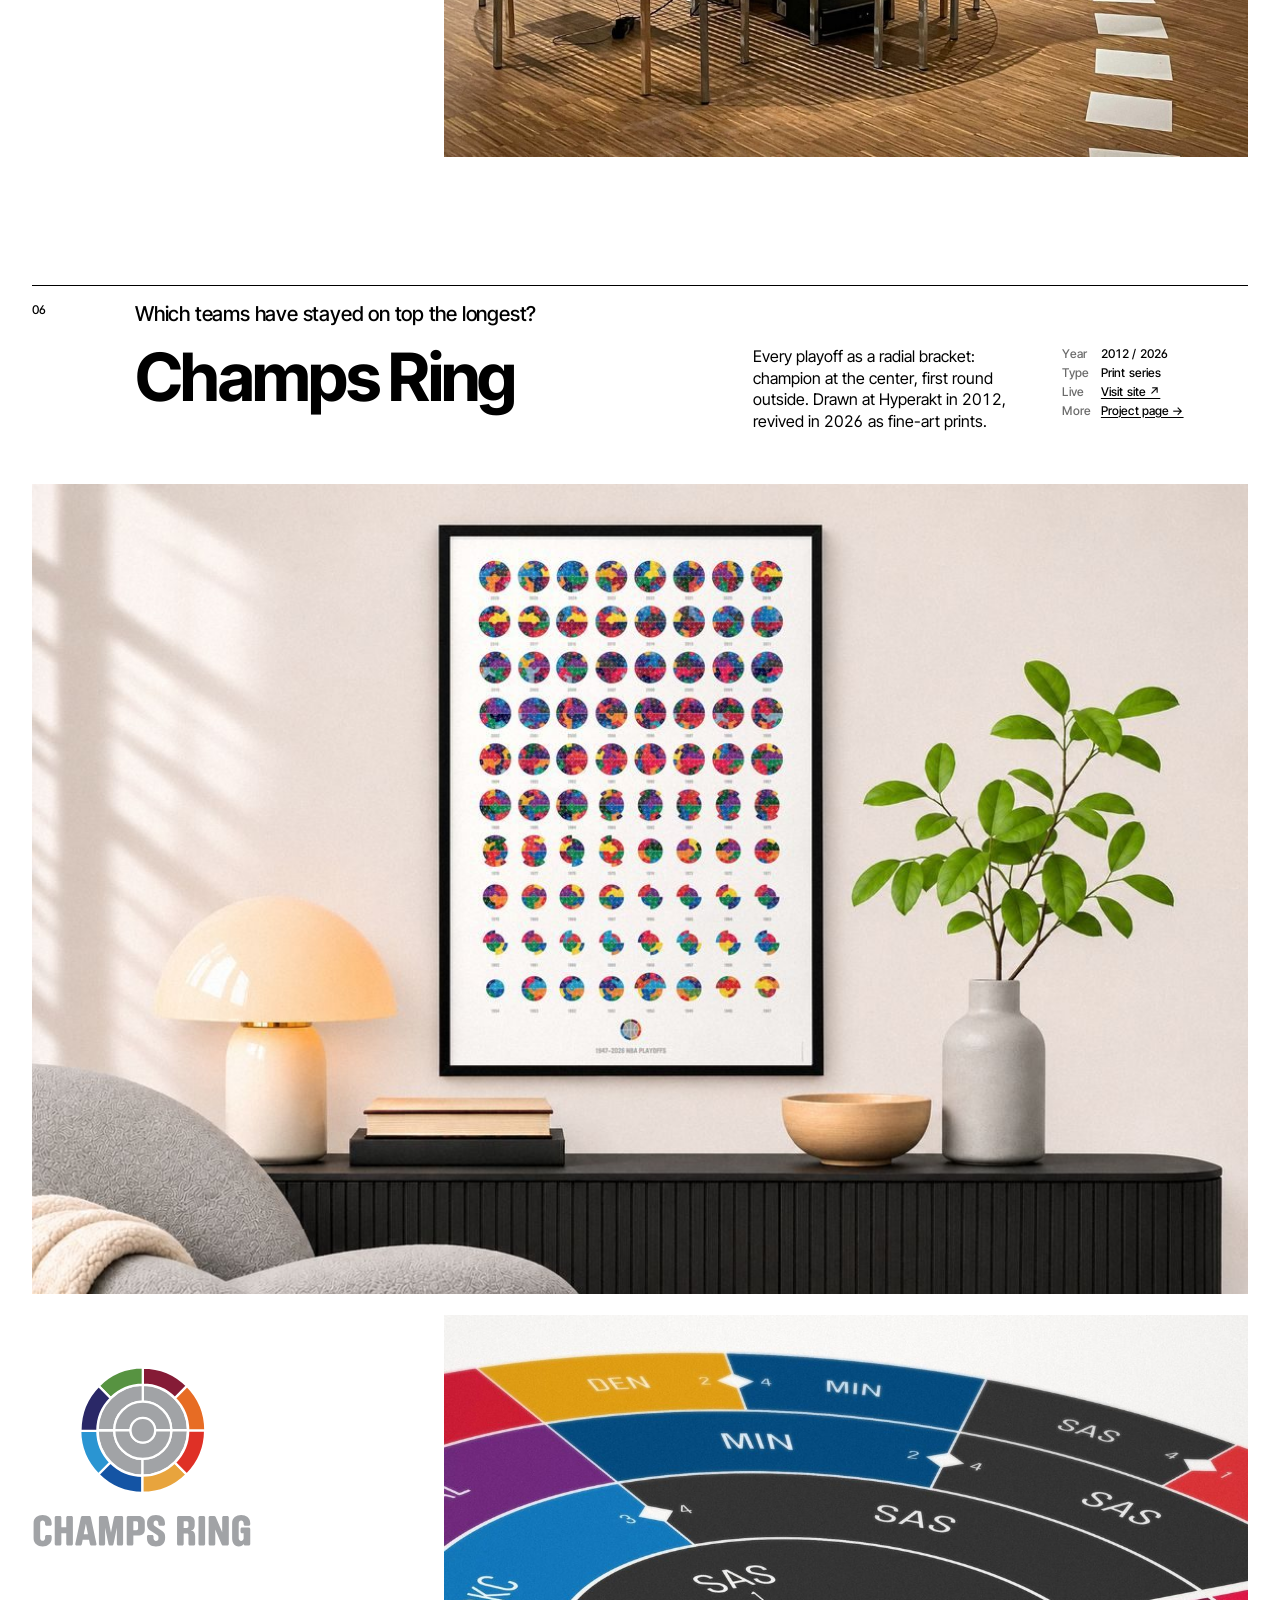
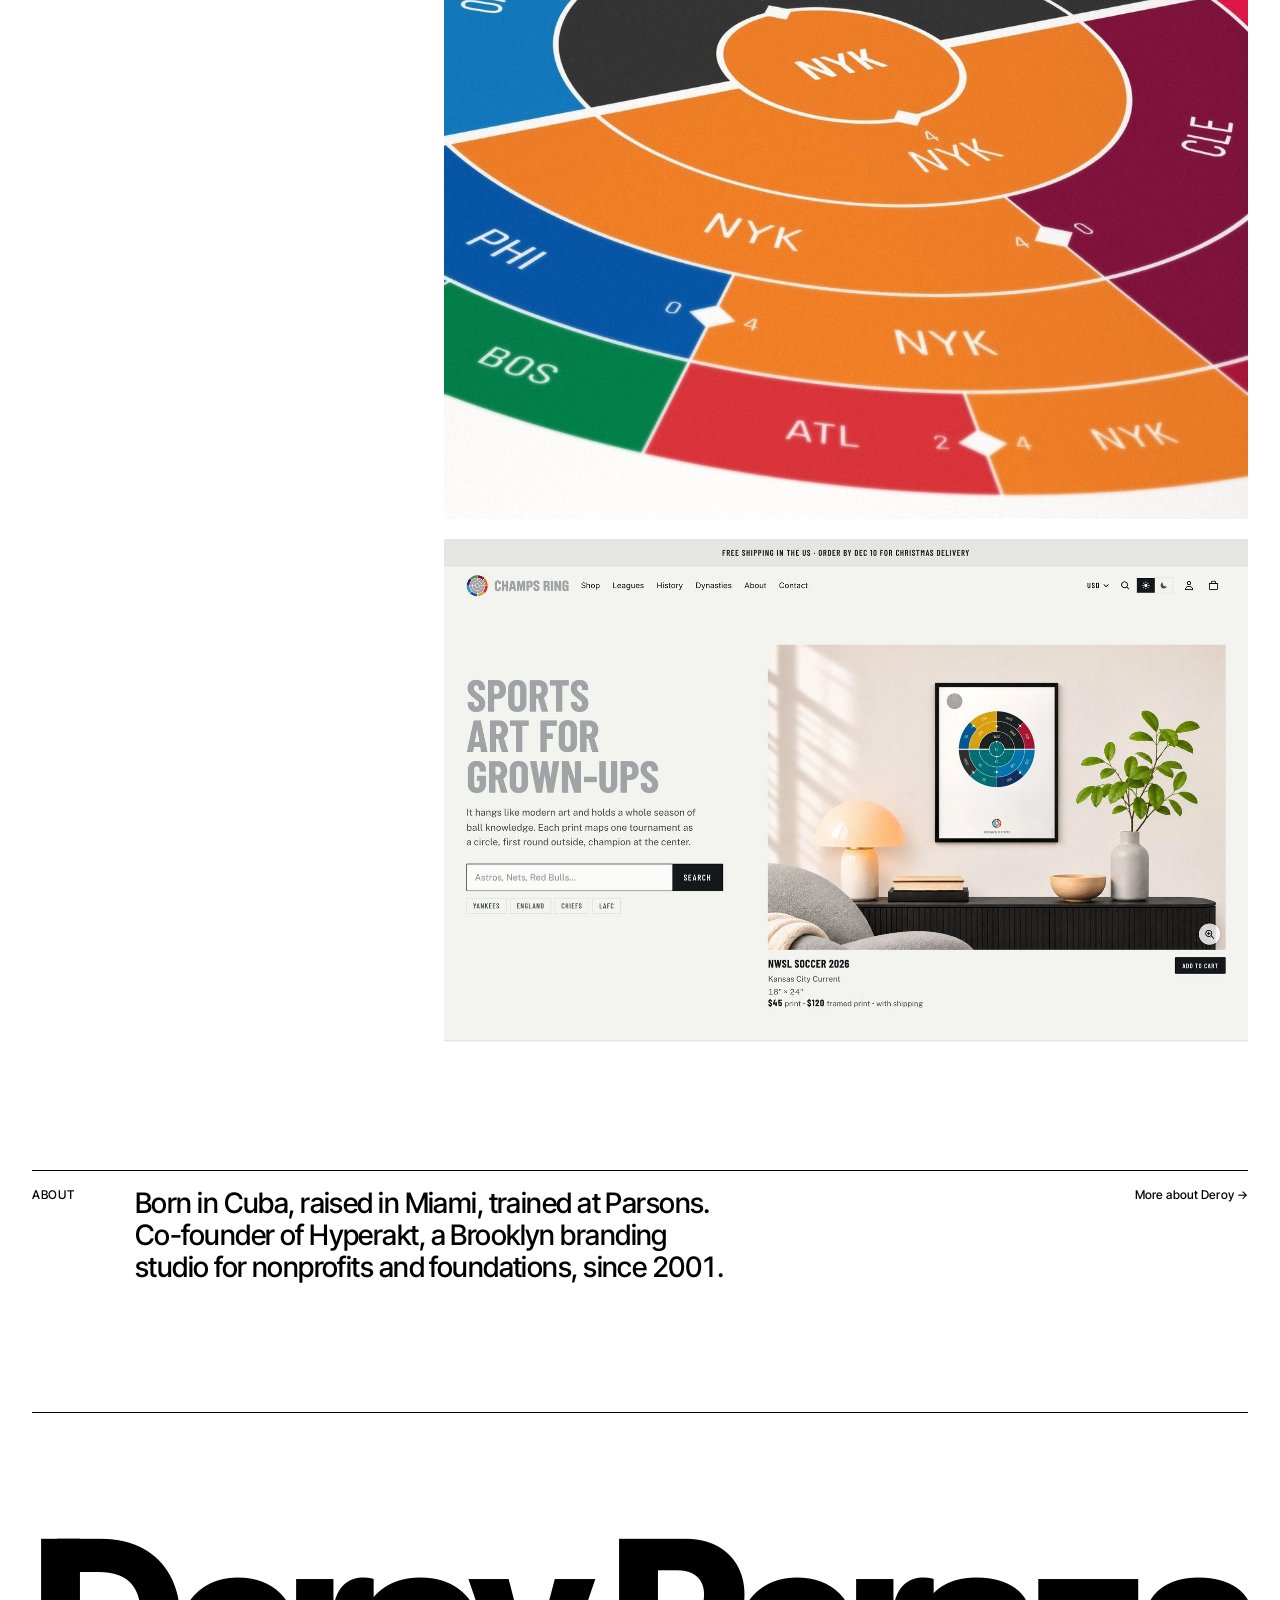
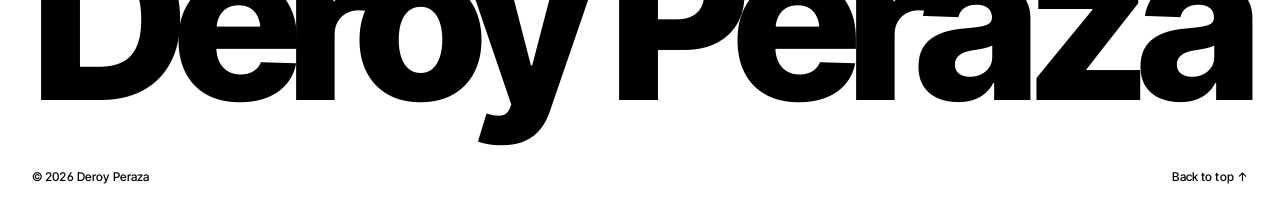
==== commit d1059296: "Leading question above each project; sharp full map on home" ====
--- a/index.html
+++ b/index.html
@@ -54,6 +54,7 @@
 <article class="project" id="gather-and-take-action">
   <div class="head grid">
     <p class="num">01</p>
+    <p class="q">What if a city game rewarded everyday civics instead of vice?</p>
     <h2><a href="work/gather-and-take-action.html">Gather and Take Action</a></h2>
     <p class="desc">An open-world satirical organizing game set in a fictional Brooklyn. Grand Theft Auto energy, except the crimes are mutual aid.</p>
     <dl class="facts">
@@ -67,7 +68,7 @@
   <div class="more grid">
     <div class="logo-cell"><a href="https://deroyperaza.github.io/gta/" class="logo-link"><img class="logo" src="logos/gta.png" style="--lw:300px" alt="Gather and Take Action logo"></a></div>
     <div class="stack">
-      <figure><img src="img/gta-2.jpg" width="525" height="491" alt="Close-up of the game&#x27;s neighborhood map with subway lines" loading="lazy"></figure>
+      <figure><img src="img/gta-2.jpg" width="1600" height="1445" alt="The game&#x27;s map of all 58 Brooklyn neighborhoods, with subway lines" loading="lazy"></figure>
     </div>
   </div>
 </article>
@@ -75,6 +76,7 @@
 <article class="project" id="matter-of-records">
   <div class="head grid">
     <p class="num">02</p>
+    <p class="q">Which artists kept making great records as they aged?</p>
     <h2><a href="work/matter-of-records.html">Matter of Records</a></h2>
     <p class="desc">Music careers rated album by album. Critics, fans, sales and chart peaks for more than a hundred artists, side by side.</p>
     <dl class="facts">
@@ -96,6 +98,7 @@
 <article class="project" id="world-mixtape">
   <div class="head grid">
     <p class="num">03</p>
+    <p class="q">What does homegrown music sound like around the world, decade by decade?</p>
     <h2><a href="work/world-mixtape.html">World Mixtape</a></h2>
     <p class="desc">The world&#x27;s local music, decade by decade. Tap a country on the map and travel its sound from the 1920s to now, local artists only.</p>
     <dl class="facts">
@@ -118,6 +121,7 @@
 <article class="project" id="on-the-grid">
   <div class="head grid">
     <p class="num">04</p>
+    <p class="q">What does a creative neighborhood look like, in cities big and small?</p>
     <h2><a href="work/on-the-grid.html">On the Grid</a></h2>
     <p class="desc">A designer&#x27;s guide to neighborhood gems. Started in Gowanus at Hyperakt, it grew to 534 guides in 114 cities, each curated by local creatives.</p>
     <dl class="facts">
@@ -140,6 +144,7 @@
 <article class="project" id="the-refugee-project">
   <div class="head grid">
     <p class="num">05</p>
+    <p class="q">Why are people forced to leave home, and where do they go?</p>
     <h2><a href="work/the-refugee-project.html">The Refugee Project</a></h2>
     <p class="desc">An interactive map of refugee migrations since 1975, built from UN data. Made at Hyperakt with Ekene Ijeoma; Gold, Information is Beautiful Awards 2014.</p>
     <dl class="facts">
@@ -162,6 +167,7 @@
 <article class="project" id="champs-ring">
   <div class="head grid">
     <p class="num">06</p>
+    <p class="q">Which teams have stayed on top the longest?</p>
     <h2><a href="work/champs-ring.html">Champs Ring</a></h2>
     <p class="desc">Every playoff as a radial bracket: champion at the center, first round outside. Drawn at Hyperakt in 2012, revived in 2026 as fine-art prints.</p>
     <dl class="facts">
--- a/styles.css
+++ b/styles.css
@@ -127,6 +127,11 @@
 .facts dd a { text-decoration: underline; text-underline-offset: 0.18em; text-decoration-thickness: 1px; }
 
 .hero { margin-bottom: var(--g); }
+
+/* leading question above each project title */
+.head .q { grid-column: 2 / span 6; }
+.whead .q { grid-column: 1 / span 9; margin-bottom: -4px; }
+.q { font-size: clamp(18px, 1.6vw, 24px); font-weight: 500; line-height: 1.2; letter-spacing: -0.01em; max-width: 34ch; text-wrap: balance; }
 
 /* logo beside supporting images */
 .more { align-items: start; }
@@ -200,7 +205,7 @@
   .wfacts { grid-column: 9 / span 4; }
 }
 @media (max-width: 640px) {
-  .whead h1 { grid-column: 1 / -1; }
+  .whead h1, .whead .q { grid-column: 1 / -1; }
   .wlogo { grid-column: 1 / -1; justify-self: start; width: calc(var(--lw) * 0.55); }
   .wbody .text, .wfacts { grid-column: 1 / -1; }
   .gallery .g.half:nth-child(n) { grid-column: 1 / -1; }
@@ -227,7 +232,7 @@
 
 /* tablet */
 @media (max-width: 1024px) {
-  .head h2 { grid-column: 2 / span 11; }
+  .head h2, .head .q { grid-column: 2 / span 11; }
   .head .desc { grid-column: 2 / span 6; }
   .facts { grid-column: 9 / span 4; }
   .outsights h1, .outsights .lead { grid-column: 1 / -1; }
@@ -255,7 +260,7 @@
   .index-list .k { display: none; }
   .index-list .y { grid-column: 3 / span 10; text-align: left; color: var(--mute); }
   .head .num { grid-column: 1 / -1; }
-  .head h2, .head .desc, .facts { grid-column: 1 / -1; }
+  .head h2, .head .q, .head .desc, .facts { grid-column: 1 / -1; }
   .outsights .body, .points .pt:nth-child(n) { grid-column: 1 / -1; }
   .wv-mark { order: -1; flex-basis: 100%; margin-bottom: 0.18em; }
   .points h3 { margin-top: 16px; }
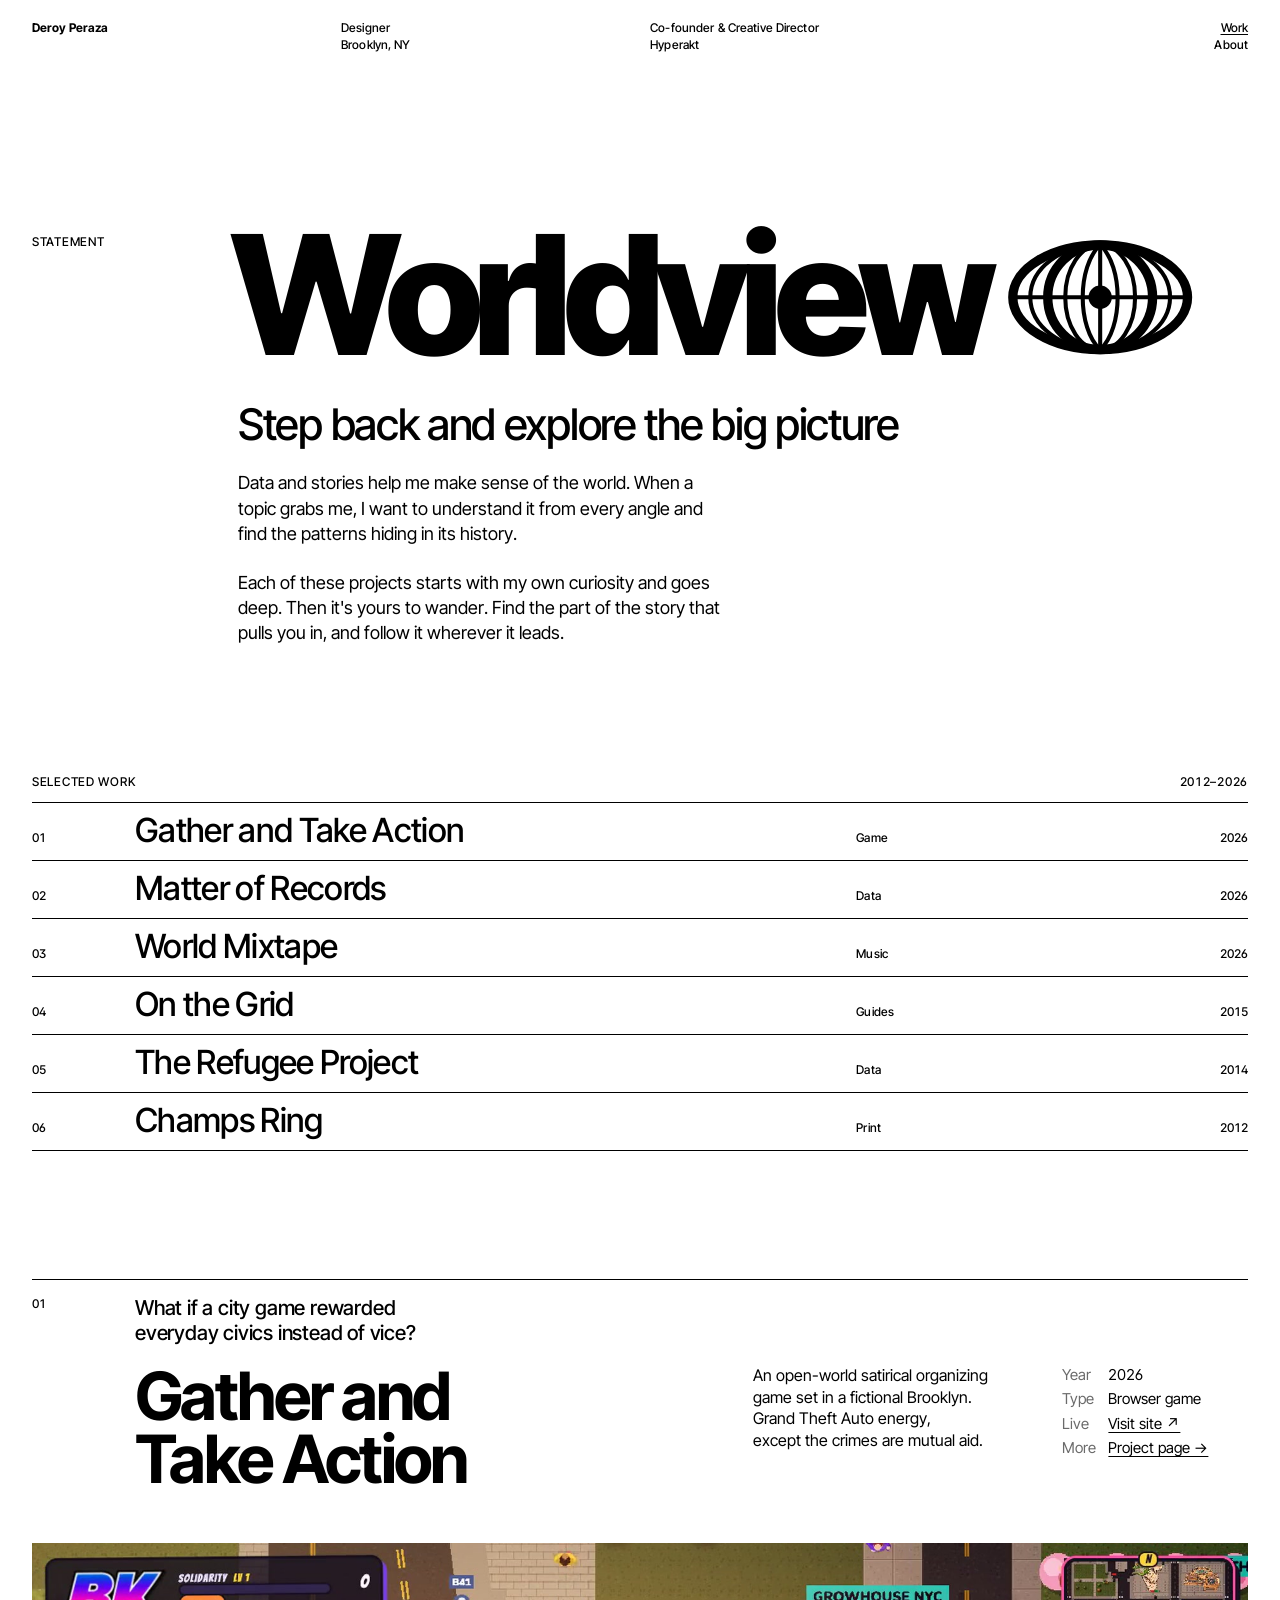
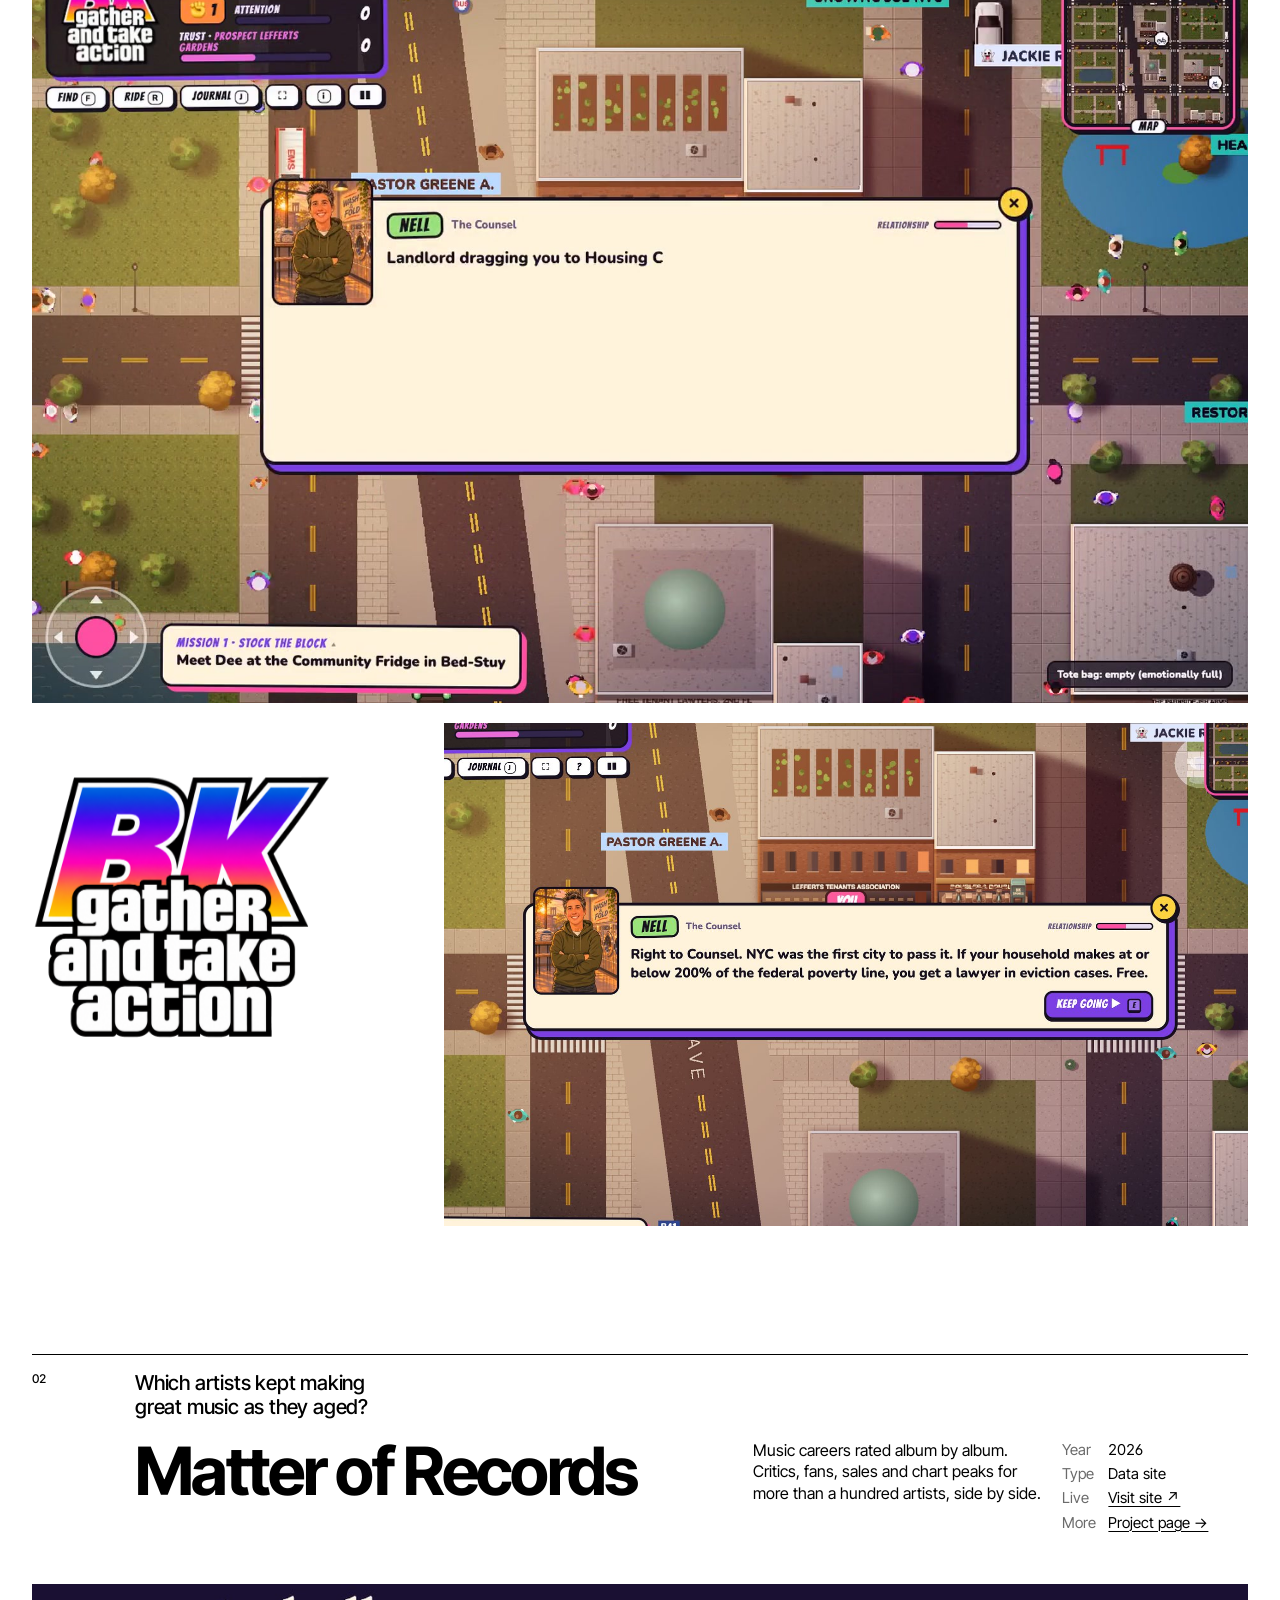
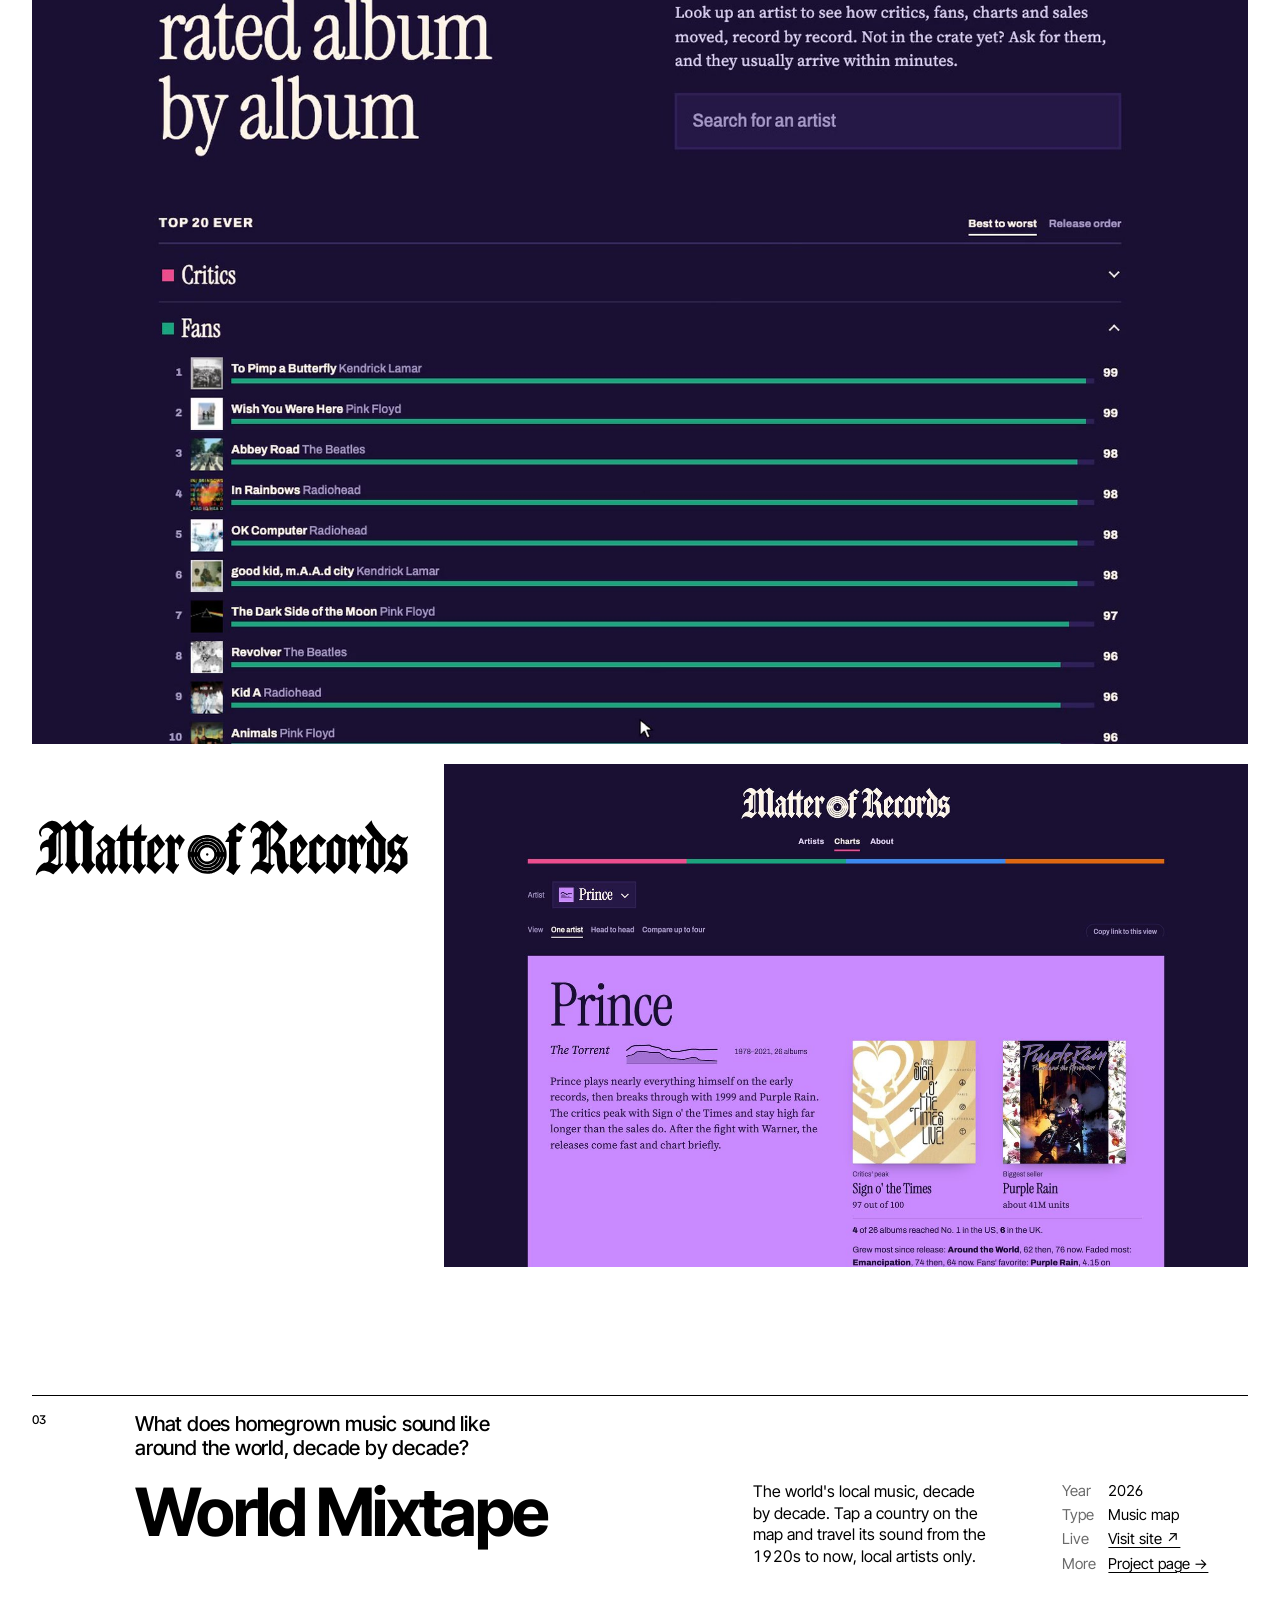
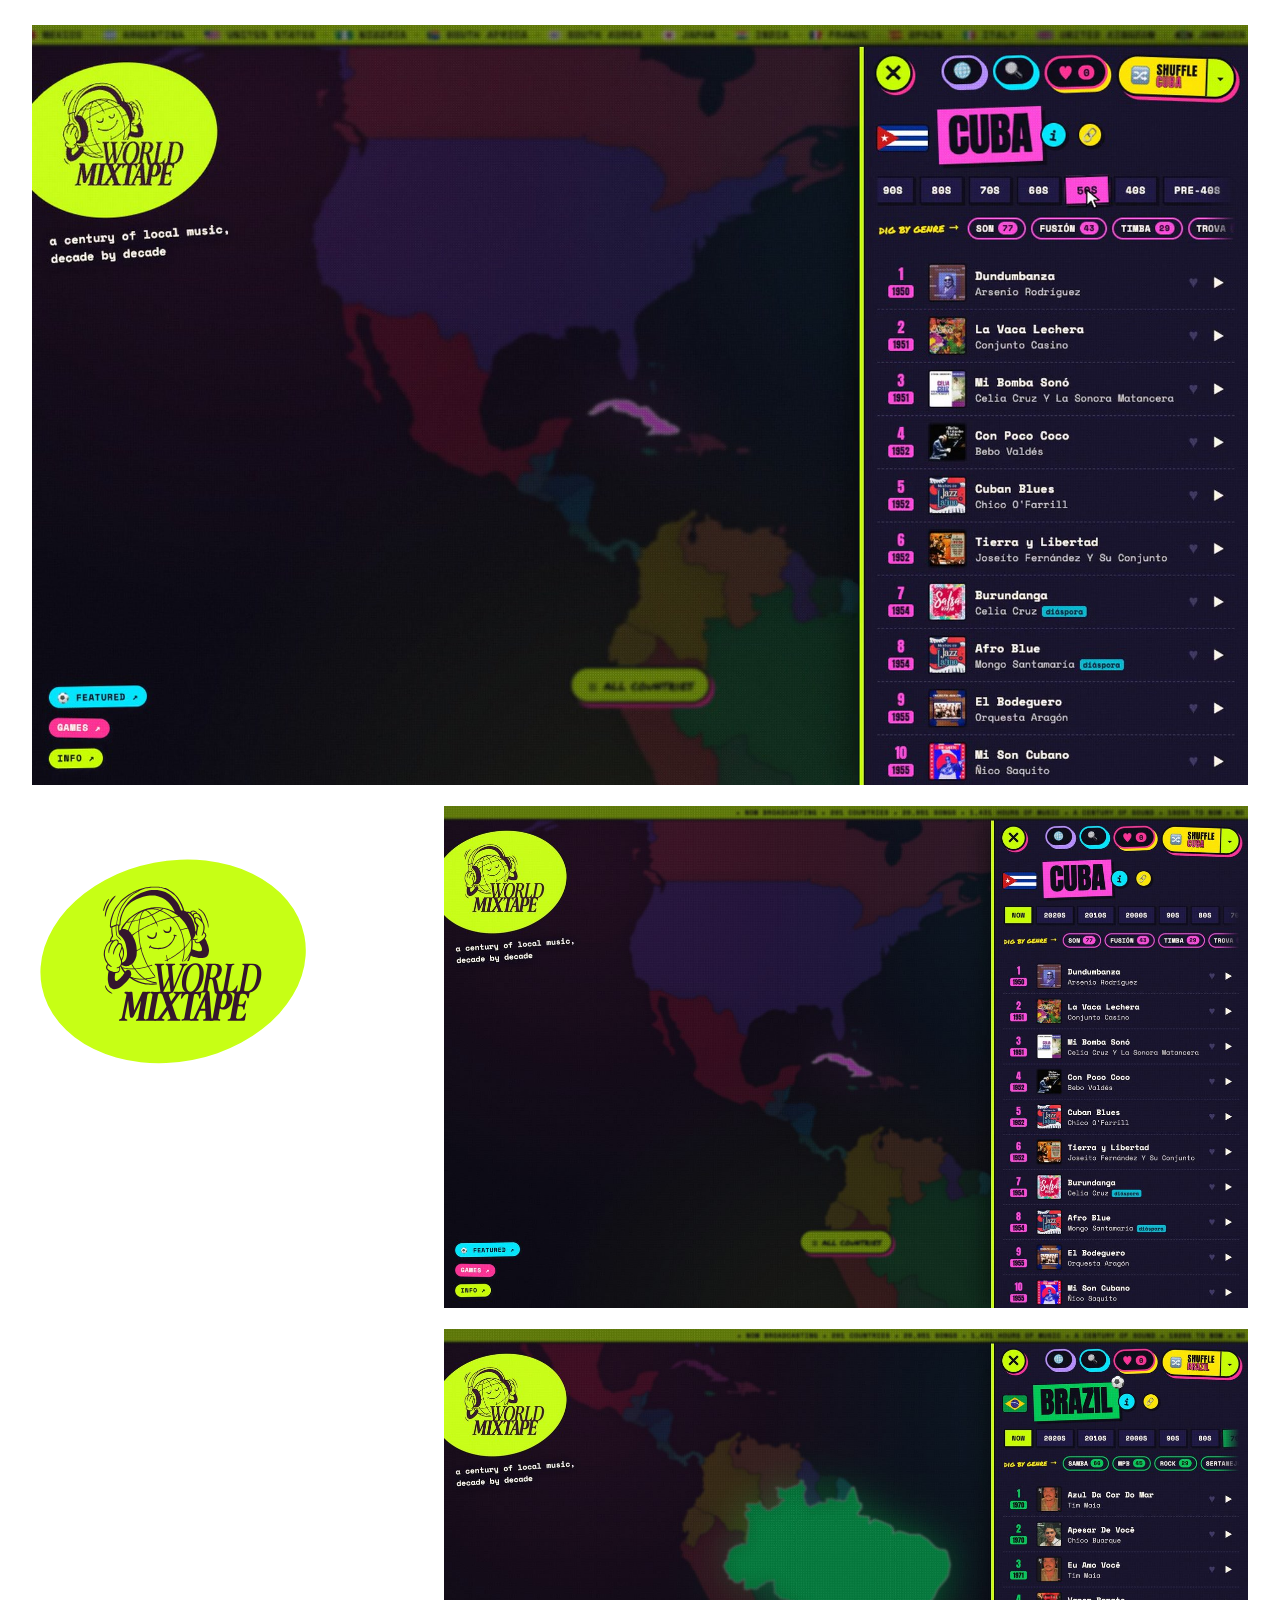
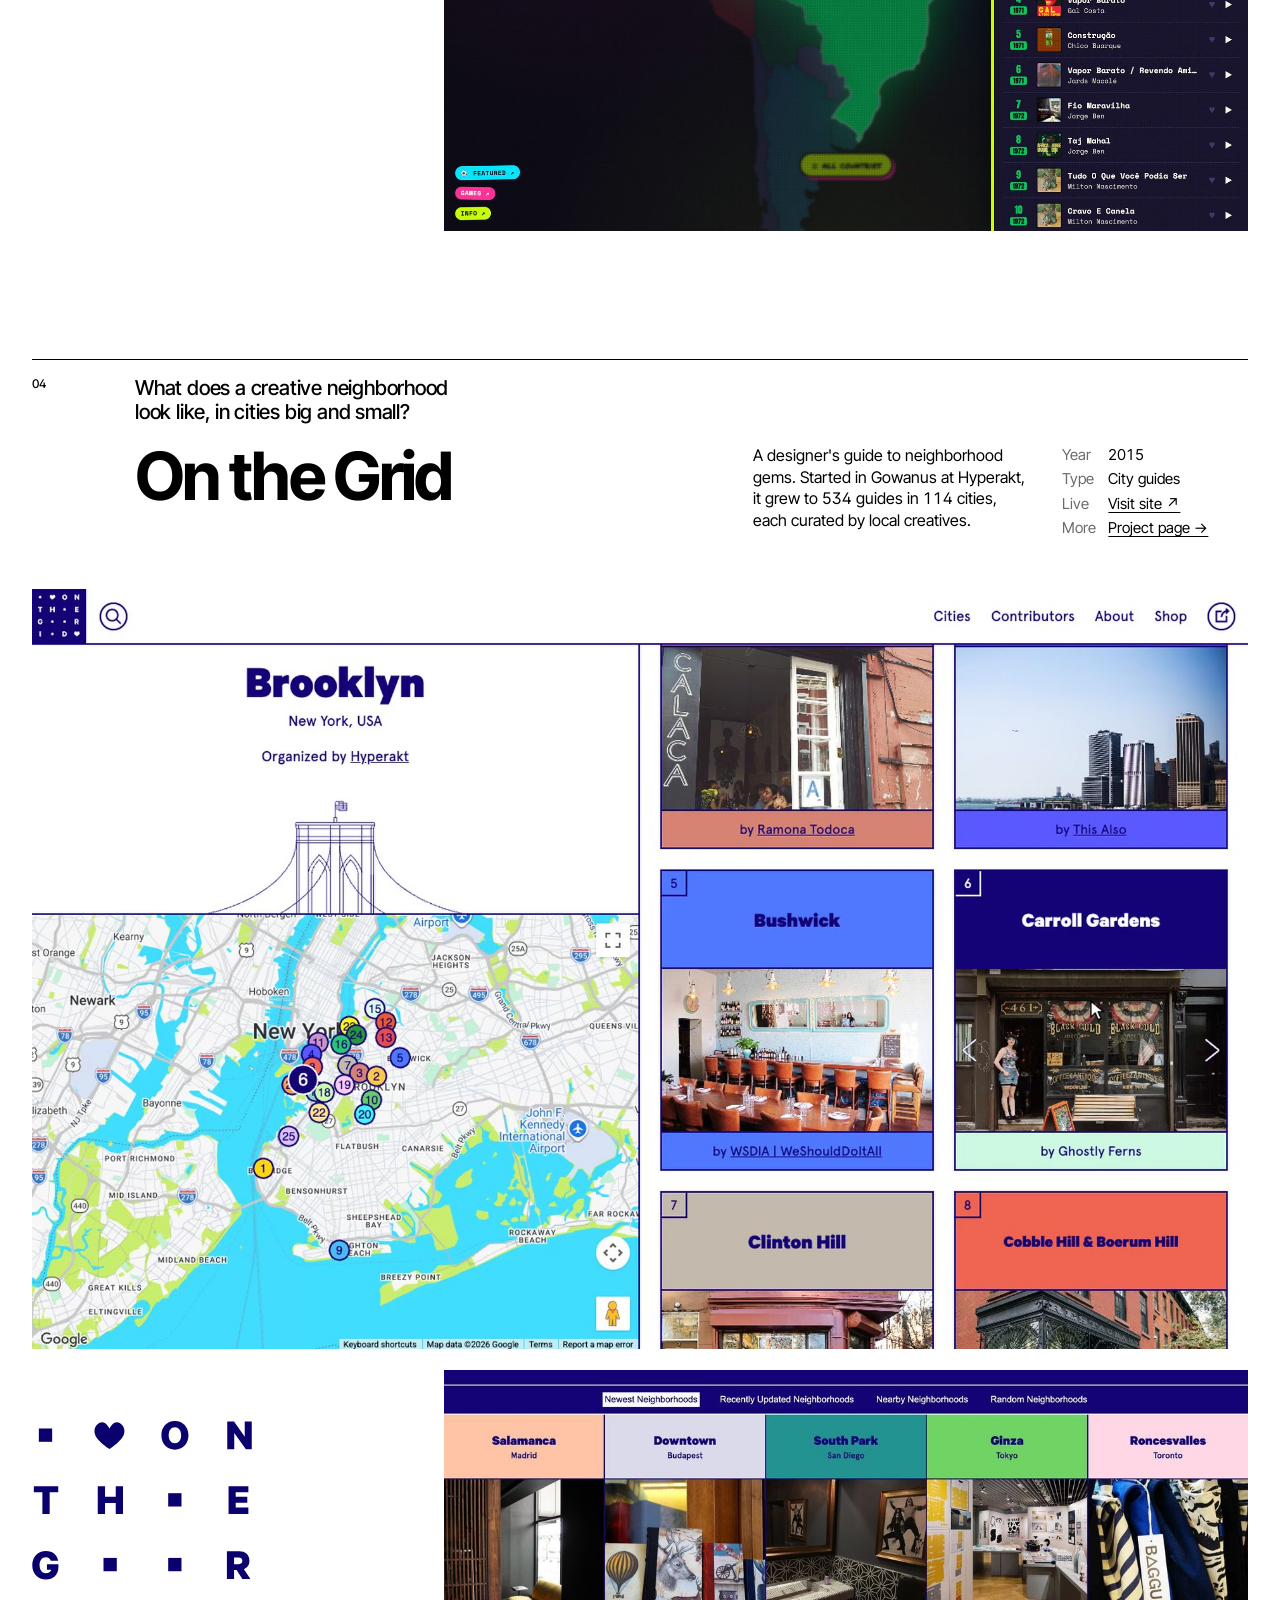
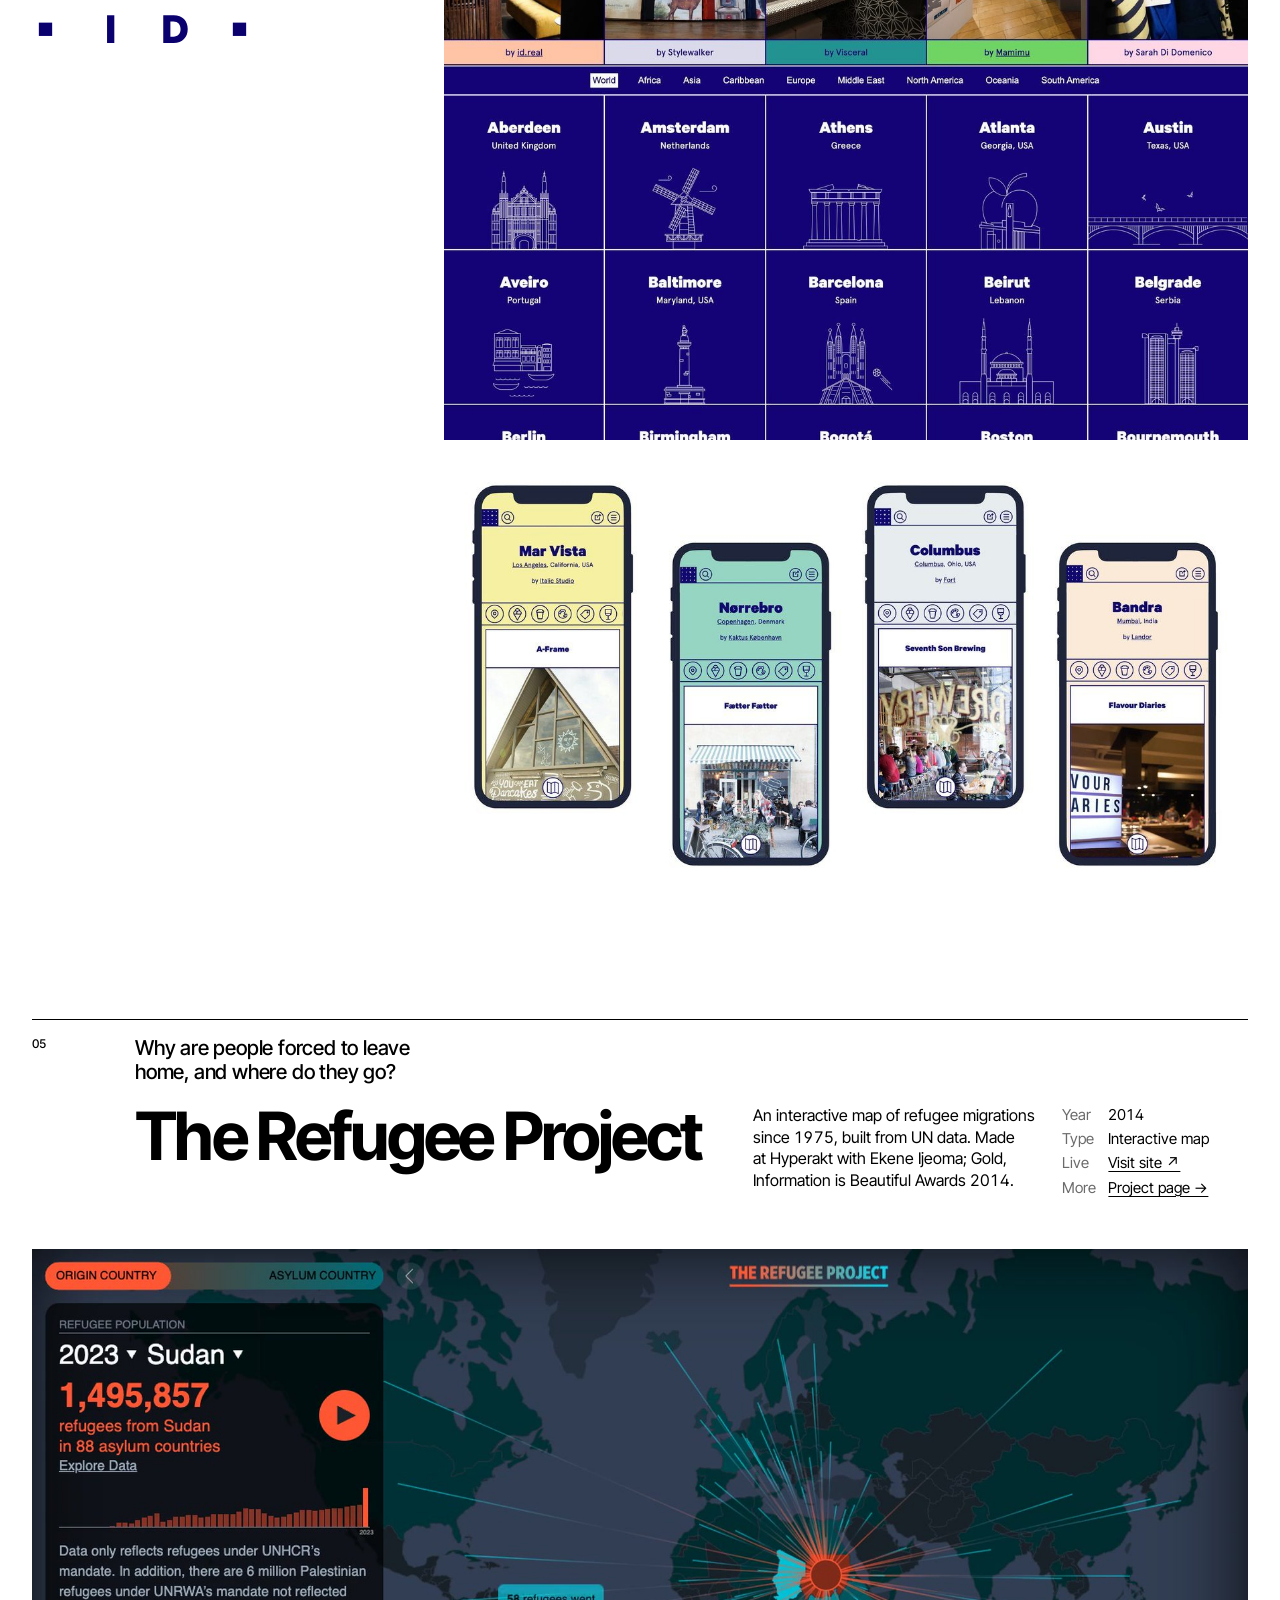
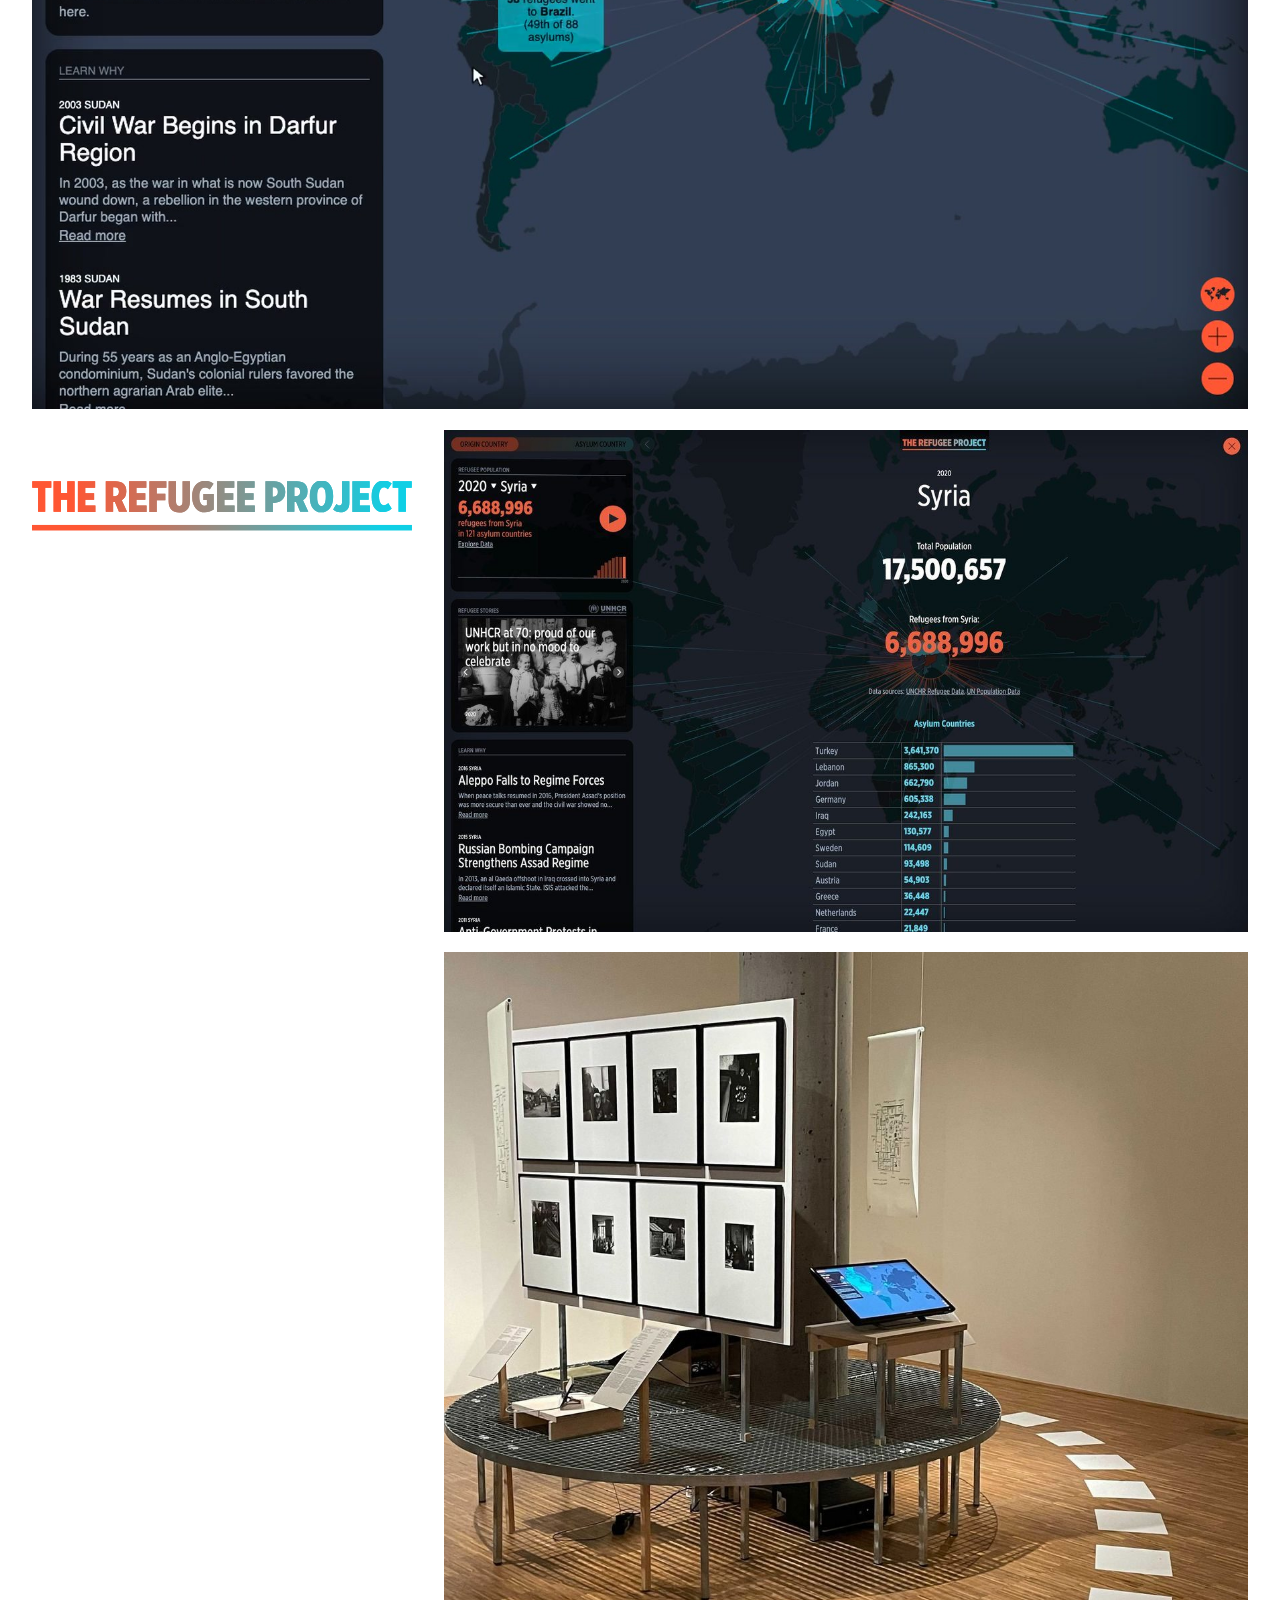
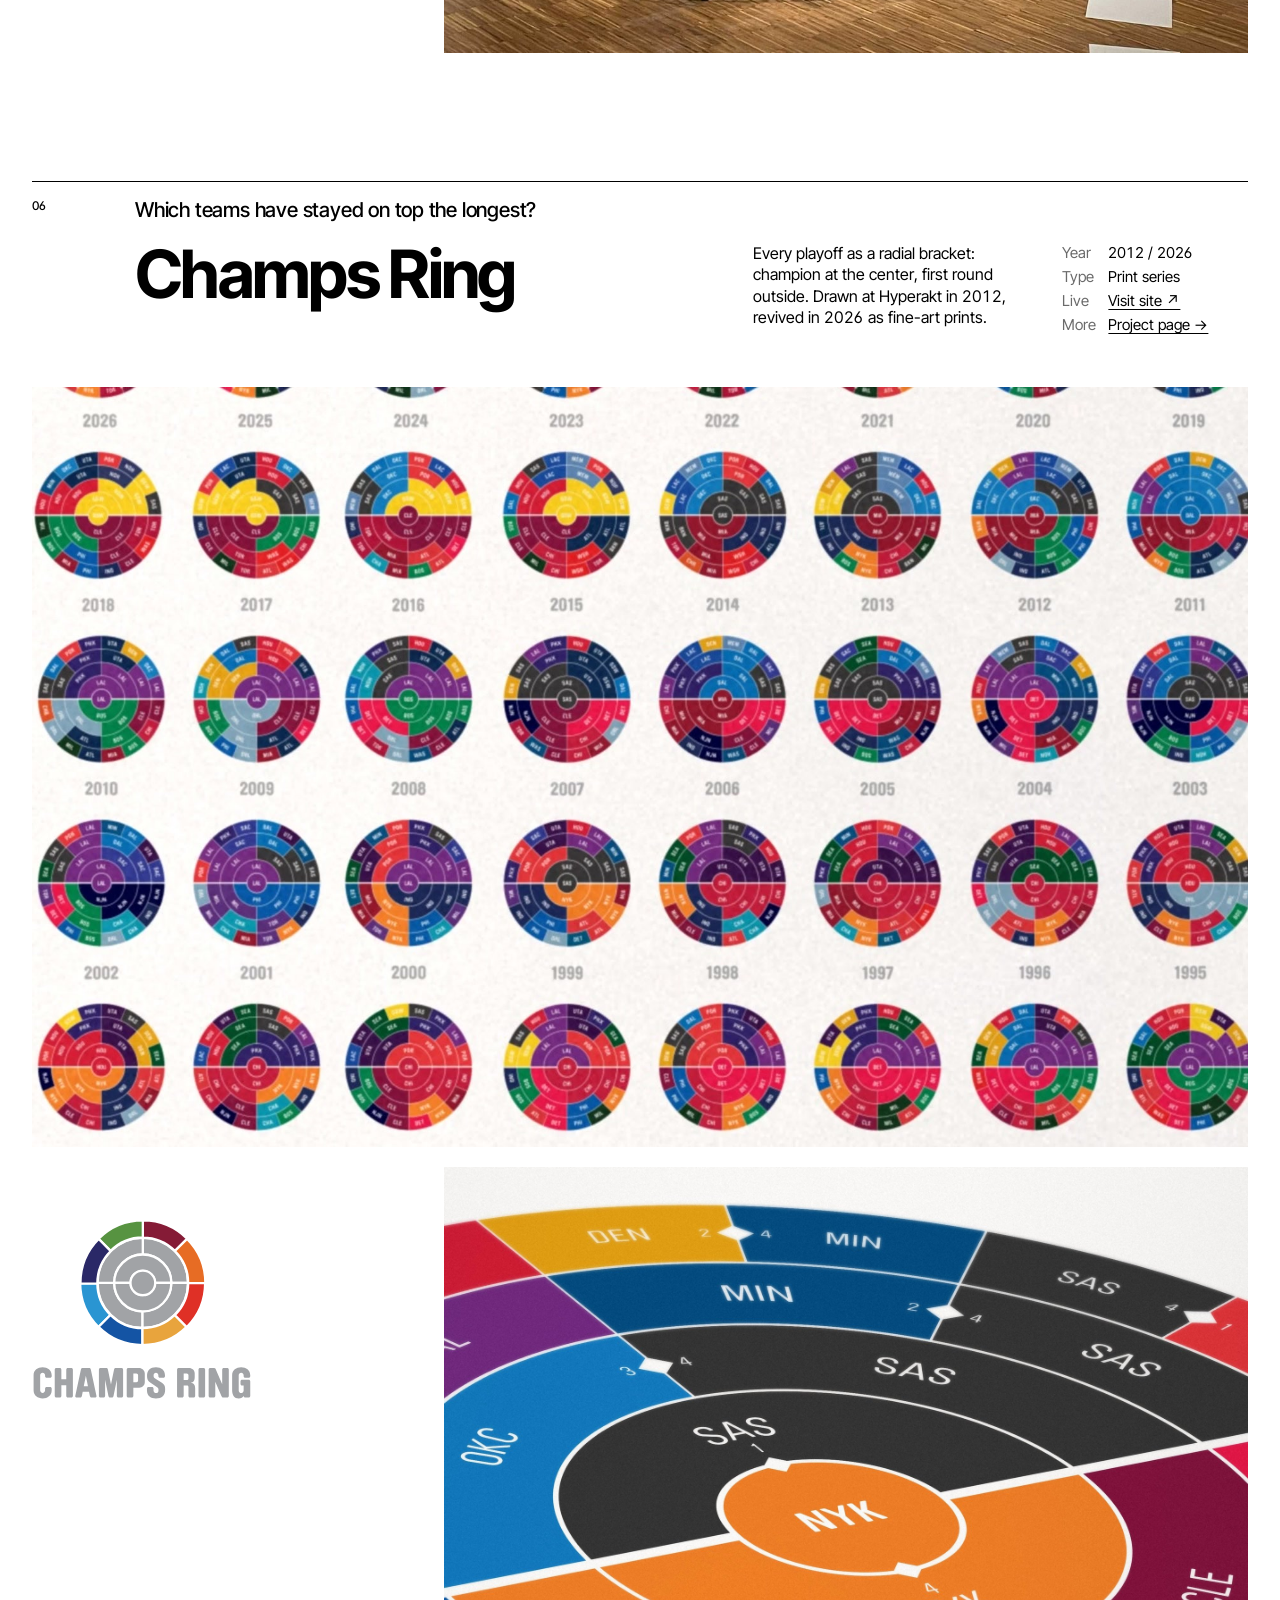
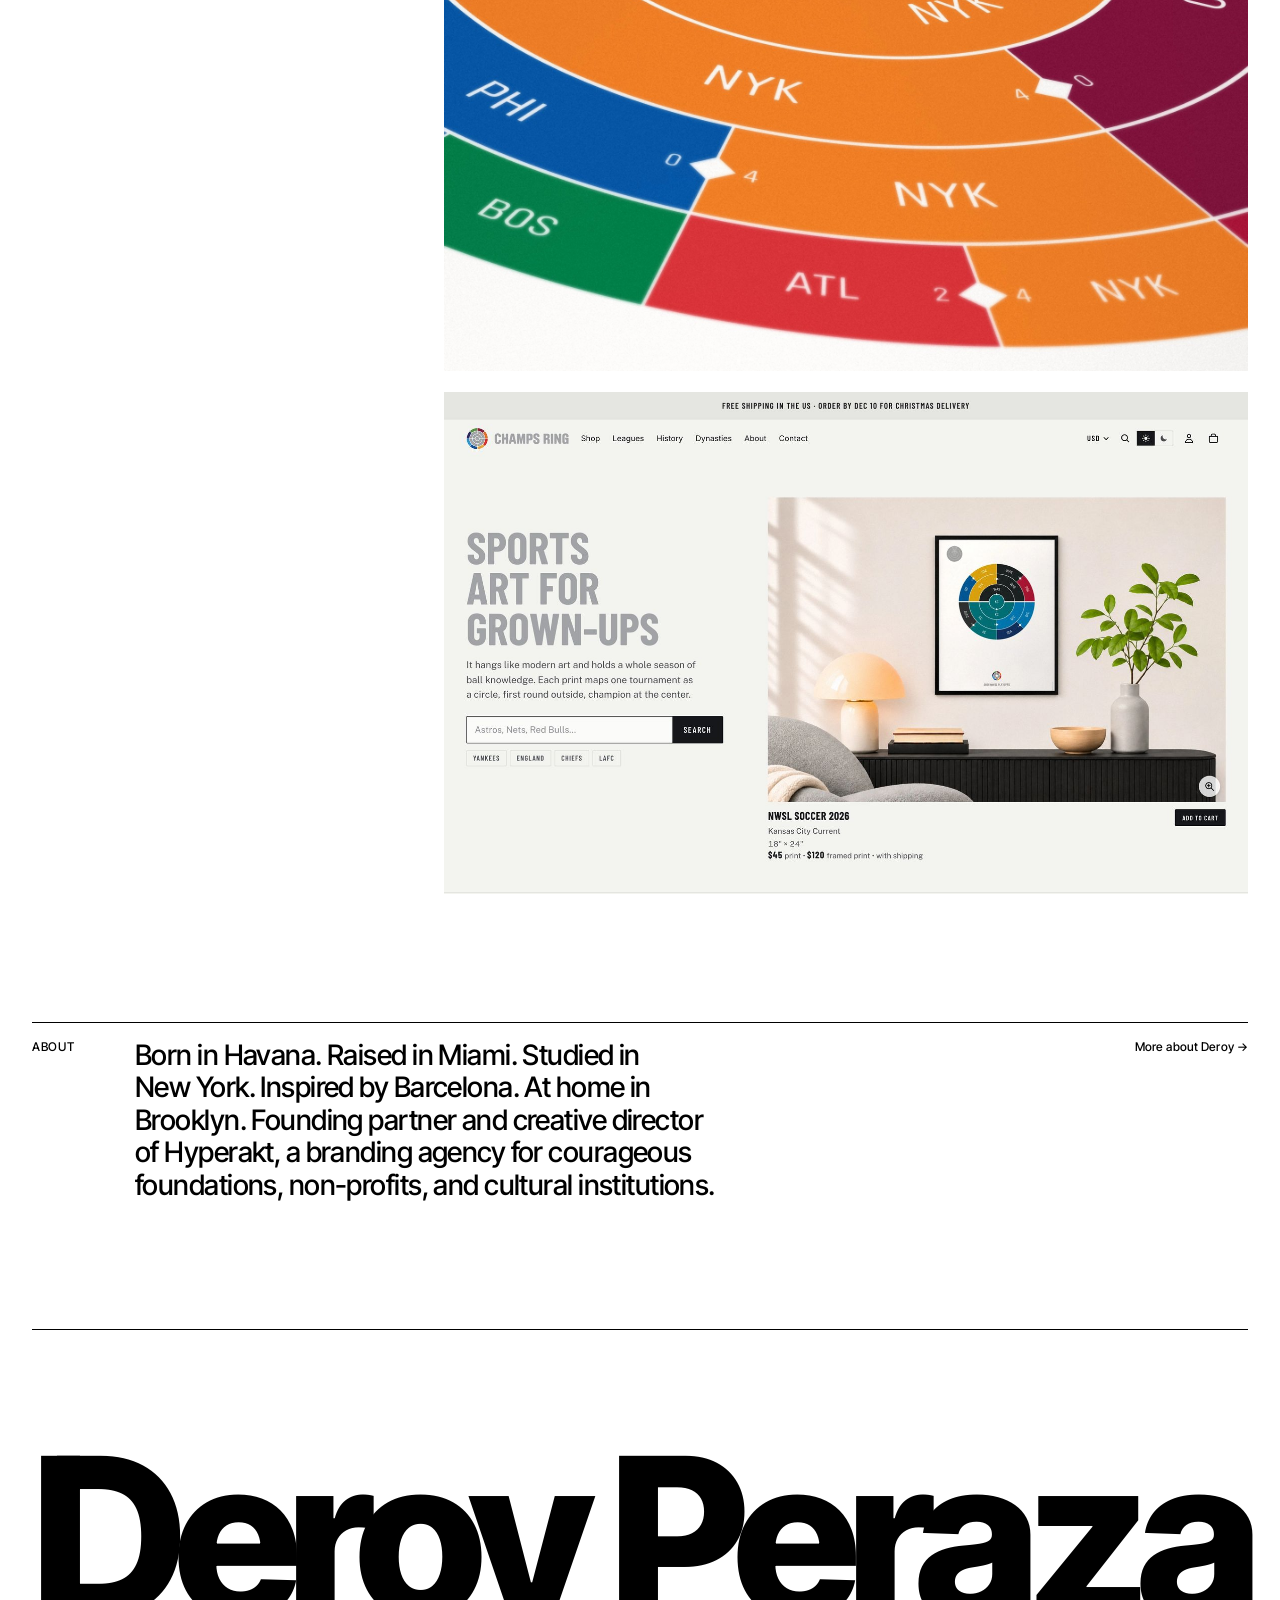
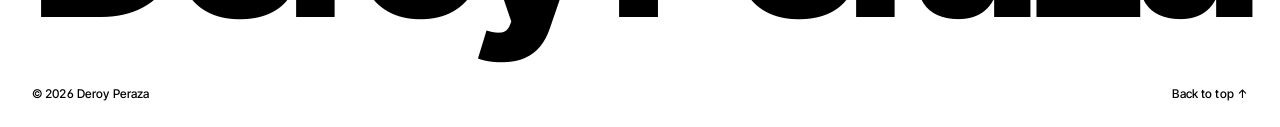
==== commit ee9ab7b1: "Motion heroes for all six projects; fresh game screens; Nell lesson, playlists, sharp Champs Ring; q" ====
--- a/index.html
+++ b/index.html
@@ -64,11 +64,11 @@
       <dt>More</dt><dd><a href="work/gather-and-take-action.html">Project page&nbsp;→</a></dd>
     </dl>
   </div>
-  <figure class="hero"><a href="work/gather-and-take-action.html"><img src="img/gta-1.jpg" width="2400" height="1500" alt="Gather and Take Action title screen over an overhead map of Brooklyn streets" loading="lazy"></a></figure>
+  <figure class="hero"><a href="work/gather-and-take-action.html"><video data-src="img/gta-hero.mp4" poster="img/gta-hero.jpg" width="1920" height="1200" muted loop playsinline preload="none" aria-label="The game from the title screen to Downtown Brooklyn, then Nell, The Counsel, explaining NYC&#x27;s Right to Counsel"></video></a></figure>
   <div class="more grid">
     <div class="logo-cell"><a href="https://deroyperaza.github.io/gta/" class="logo-link"><img class="logo" src="logos/gta.png" style="--lw:300px" alt="Gather and Take Action logo"></a></div>
     <div class="stack">
-      <figure><img src="img/gta-2.jpg" width="1600" height="1445" alt="The game&#x27;s map of all 58 Brooklyn neighborhoods, with subway lines" loading="lazy"></figure>
+      <figure><img src="img/gta-2.jpg" width="1600" height="1000" alt="Nell, The Counsel, explains NYC&#x27;s Right to Counsel in the game" loading="lazy"></figure>
     </div>
   </div>
 </article>
@@ -76,7 +76,7 @@
 <article class="project" id="matter-of-records">
   <div class="head grid">
     <p class="num">02</p>
-    <p class="q">Which artists kept making great records as they aged?</p>
+    <p class="q">Which artists kept making great music as they aged?</p>
     <h2><a href="work/matter-of-records.html">Matter of Records</a></h2>
     <p class="desc">Music careers rated album by album. Critics, fans, sales and chart peaks for more than a hundred artists, side by side.</p>
     <dl class="facts">
@@ -86,7 +86,7 @@
       <dt>More</dt><dd><a href="work/matter-of-records.html">Project page&nbsp;→</a></dd>
     </dl>
   </div>
-  <figure class="hero"><a href="work/matter-of-records.html"><img src="img/mor-1.jpg" width="2400" height="1500" alt="Matter of Records home page with the Top 20 Ever lists" loading="lazy"></a></figure>
+  <figure class="hero"><a href="work/matter-of-records.html"><video data-src="img/mor-hero.mp4" poster="img/mor-hero.jpg" width="1920" height="1200" muted loop playsinline preload="none" aria-label="Switching the Top 20 Ever between critics, fans, sales and chart peaks, then opening Prince&#x27;s career"></video></a></figure>
   <div class="more grid">
     <div class="logo-cell"><a href="https://deroyperaza.github.io/matter-of-records/" class="logo-link"><img class="logo" src="logos/mor.svg" style="--lw:380px" alt="Matter of Records logo"></a></div>
     <div class="stack">
@@ -108,12 +108,12 @@
       <dt>More</dt><dd><a href="work/world-mixtape.html">Project page&nbsp;→</a></dd>
     </dl>
   </div>
-  <figure class="hero"><a href="work/world-mixtape.html"><img src="img/wmt-1.jpg" width="2400" height="1500" alt="World Mixtape&#x27;s color world map" loading="lazy"></a></figure>
+  <figure class="hero"><a href="work/world-mixtape.html"><video data-src="img/wmt-hero.mp4" poster="img/wmt-hero.jpg" width="1920" height="1200" muted loop playsinline preload="none" aria-label="Clicking Cuba on the map, choosing the 1950s playlist, then opening Cuba&#x27;s country info"></video></a></figure>
   <div class="more grid">
     <div class="logo-cell"><a href="https://worldmixtape.com/" class="logo-link"><img class="logo" src="logos/wmt.svg" style="--lw:290px" alt="World Mixtape logo"></a></div>
     <div class="stack">
-      <figure><img src="img/wmt-3.jpg" width="1400" height="735" alt="World Mixtape logo over a collage of country names" loading="lazy"></figure>
-      <figure><img src="img/wmt-2.jpg" width="1600" height="1000" alt="World Mixtape daily music games" loading="lazy"></figure>
+      <figure><img src="img/wmt-2.jpg" width="1600" height="1000" alt="World Mixtape playlist for Cuba in the 1950s" loading="lazy"></figure>
+      <figure><img src="img/wmt-3.jpg" width="1600" height="1000" alt="World Mixtape playlist for Brazil in the 1970s" loading="lazy"></figure>
     </div>
   </div>
 </article>
@@ -131,7 +131,7 @@
       <dt>More</dt><dd><a href="work/on-the-grid.html">Project page&nbsp;→</a></dd>
     </dl>
   </div>
-  <figure class="hero"><a href="work/on-the-grid.html"><img src="img/otg-1.jpg" width="2400" height="1500" alt="On the Grid home page" loading="lazy"></a></figure>
+  <figure class="hero"><a href="work/on-the-grid.html"><video data-src="img/otg-hero.mp4" poster="img/otg-hero.jpg" width="1920" height="1200" muted loop playsinline preload="none" aria-label="From the Brooklyn city page into the Carroll Gardens guide, then a place&#x27;s photo essay"></video></a></figure>
   <div class="more grid">
     <div class="logo-cell"><a href="https://onthegrid.city/" class="logo-link"><img class="logo" src="logos/otg.svg" style="--lw:220px" alt="On the Grid logo"></a></div>
     <div class="stack">
@@ -154,7 +154,7 @@
       <dt>More</dt><dd><a href="work/the-refugee-project.html">Project page&nbsp;→</a></dd>
     </dl>
   </div>
-  <figure class="hero"><a href="work/the-refugee-project.html"><img src="img/trp-1.jpg" width="1200" height="750" alt="World map of refugee origins with migration lines" loading="lazy"></a></figure>
+  <figure class="hero"><a href="work/the-refugee-project.html"><video data-src="img/trp-hero.mp4" poster="img/trp-hero.jpg" width="1920" height="1200" muted loop playsinline preload="none" aria-label="Hovering Syria and Ukraine, then clicking Sudan on The Refugee Project&#x27;s 2023 map to see its refugee flows and stories"></video></a></figure>
   <div class="more grid">
     <div class="logo-cell"><a href="https://www.therefugeeproject.org/" class="logo-link"><img class="logo" src="logos/trp.svg" style="--lw:380px" alt="The Refugee Project wordmark"></a></div>
     <div class="stack">
@@ -177,11 +177,11 @@
       <dt>More</dt><dd><a href="work/champs-ring.html">Project page&nbsp;→</a></dd>
     </dl>
   </div>
-  <figure class="hero"><a href="work/champs-ring.html"><img src="img/cr-1.jpg" width="1200" height="800" alt="Framed NBA 1947–2026 Champs Ring history print on a wall" loading="lazy"></a></figure>
+  <figure class="hero"><a href="work/champs-ring.html"><video data-src="img/cr-hero.mp4" poster="img/cr-hero.jpg" width="1920" height="1200" muted loop playsinline preload="none" aria-label="A slow push-in from the framed NBA 1947–2026 history print to its radial brackets"></video></a></figure>
   <div class="more grid">
     <div class="logo-cell"><a href="https://champsringprints.com/" class="logo-link"><img class="logo" src="logos/cr.svg" style="--lw:220px" alt="Champs Ring logo"></a></div>
     <div class="stack">
-      <figure><img src="img/cr-2.jpg" width="1200" height="1200" alt="Close-up of the NBA 2026 radial bracket" loading="lazy"></figure>
+      <figure><img src="img/cr-2.jpg" width="1800" height="1800" alt="Close-up of the NBA 2026 radial bracket" loading="lazy"></figure>
       <figure><img src="img/cr-3.jpg" width="1600" height="1000" alt="champsringprints.com home page" loading="lazy"></figure>
     </div>
   </div>
@@ -191,7 +191,7 @@
 
 <section class="about-teaser grid" aria-label="About">
   <p class="label">About</p>
-  <p class="bio">Born in Cuba, raised in Miami, trained at Parsons. Co-founder of Hyperakt, a Brooklyn branding studio for nonprofits and foundations, since 2001.</p>
+  <p class="bio">Born in Havana. Raised in Miami. Studied in New York. Inspired by Barcelona. At home in Brooklyn. Founding partner and creative director of Hyperakt, a branding agency for courageous foundations, non-profits, and cultural institutions.</p>
   <p class="meta links"><a href="about.html">More about Deroy&nbsp;→</a></p>
 </section>
 <footer class="foot">
@@ -206,6 +206,13 @@
 (function(){var el=document.querySelector('.bigname');if(!el)return;
 function fit(){el.style.fontSize='100px';var w=el.parentElement.clientWidth,r=el.scrollWidth;el.style.fontSize=(100*w/r*0.995)+'px';}
 (document.fonts&&document.fonts.ready?document.fonts.ready:Promise.resolve()).then(fit);addEventListener('resize',fit);})();
+// Motion heroes: load and play only while on screen; stills only for reduced motion.
+(function(){var vs=[].slice.call(document.querySelectorAll('video[data-src]'));if(!vs.length)return;
+if(matchMedia('(prefers-reduced-motion: reduce)').matches)return;
+function start(v){if(!v.src){v.src=v.dataset.src;}var p=v.play();if(p&&p.catch)p.catch(function(){});}
+if(!('IntersectionObserver' in window)){vs.forEach(start);return;}
+var io=new IntersectionObserver(function(es){es.forEach(function(e){if(e.isIntersecting)start(e.target);else e.target.pause();});},{rootMargin:'200px 0px'});
+vs.forEach(function(v){io.observe(v);});})();
 </script>
 </body>
 </html>
--- a/styles.css
+++ b/styles.css
@@ -121,12 +121,14 @@
   letter-spacing: -0.04em;
 }
 .head .desc { grid-column: 8 / span 3; font-size: 16px; line-height: 1.35; max-width: 34ch; }
-.facts { grid-column: 11 / span 2; display: grid; grid-template-columns: auto 1fr; column-gap: 10px; row-gap: 2px; }
+.facts { grid-column: 11 / span 2; display: grid; grid-template-columns: auto 1fr; column-gap: 12px; row-gap: 4px; font-size: 15px; line-height: 1.35; }
 .facts dt { color: var(--mute); }
 .facts dd { overflow-wrap: anywhere; }
+.facts dt, .facts dd { font-size: 15px; line-height: 1.35; font-weight: 400; letter-spacing: 0; }
 .facts dd a { text-decoration: underline; text-underline-offset: 0.18em; text-decoration-thickness: 1px; }
 
 .hero { margin-bottom: var(--g); }
+.hero video { display: block; width: 100%; height: auto; background: #1d2330; }
 
 /* leading question above each project title */
 .head .q { grid-column: 2 / span 6; }
@@ -272,3 +274,5 @@
   .portrait, .biotext, .afacts { grid-column: 1 / -1; }
   .biotext { margin-top: 24px; }
 }
+
+@media (prefers-reduced-motion: reduce) { .hero video { animation: none; } }
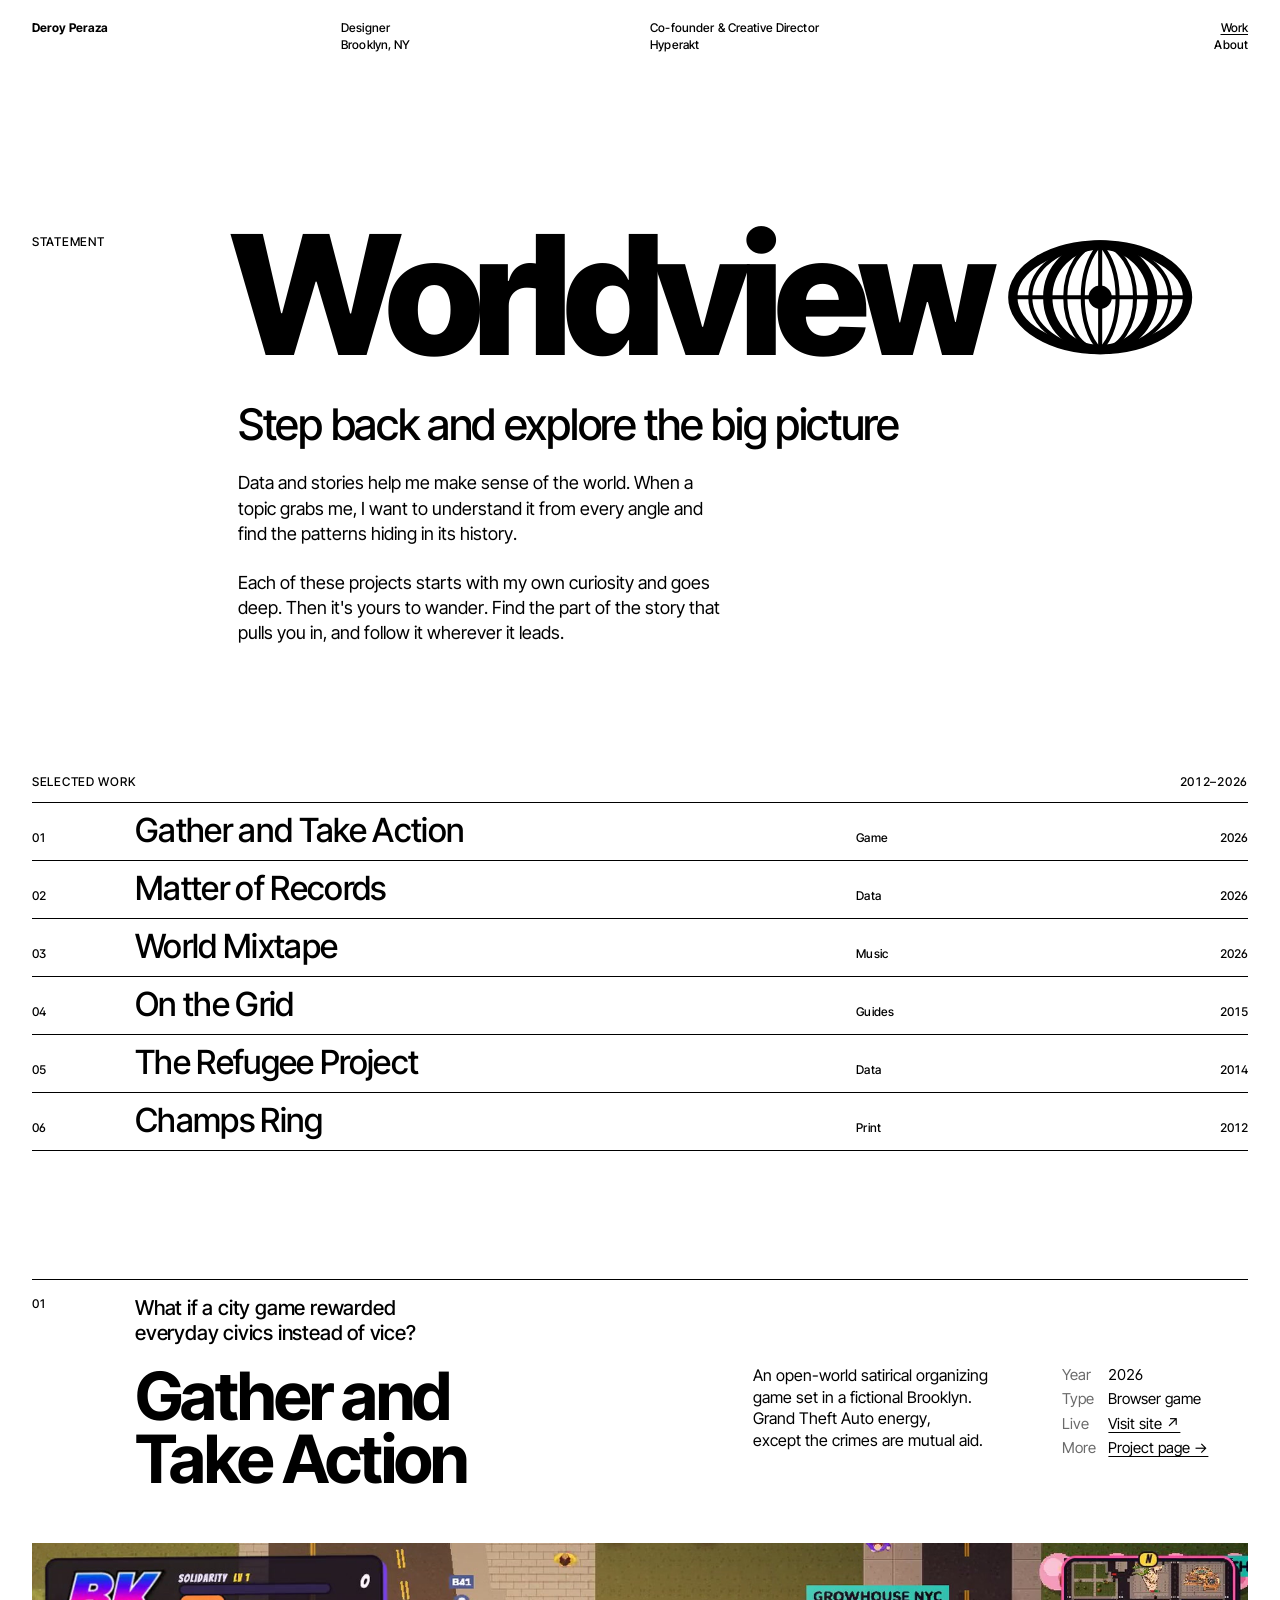
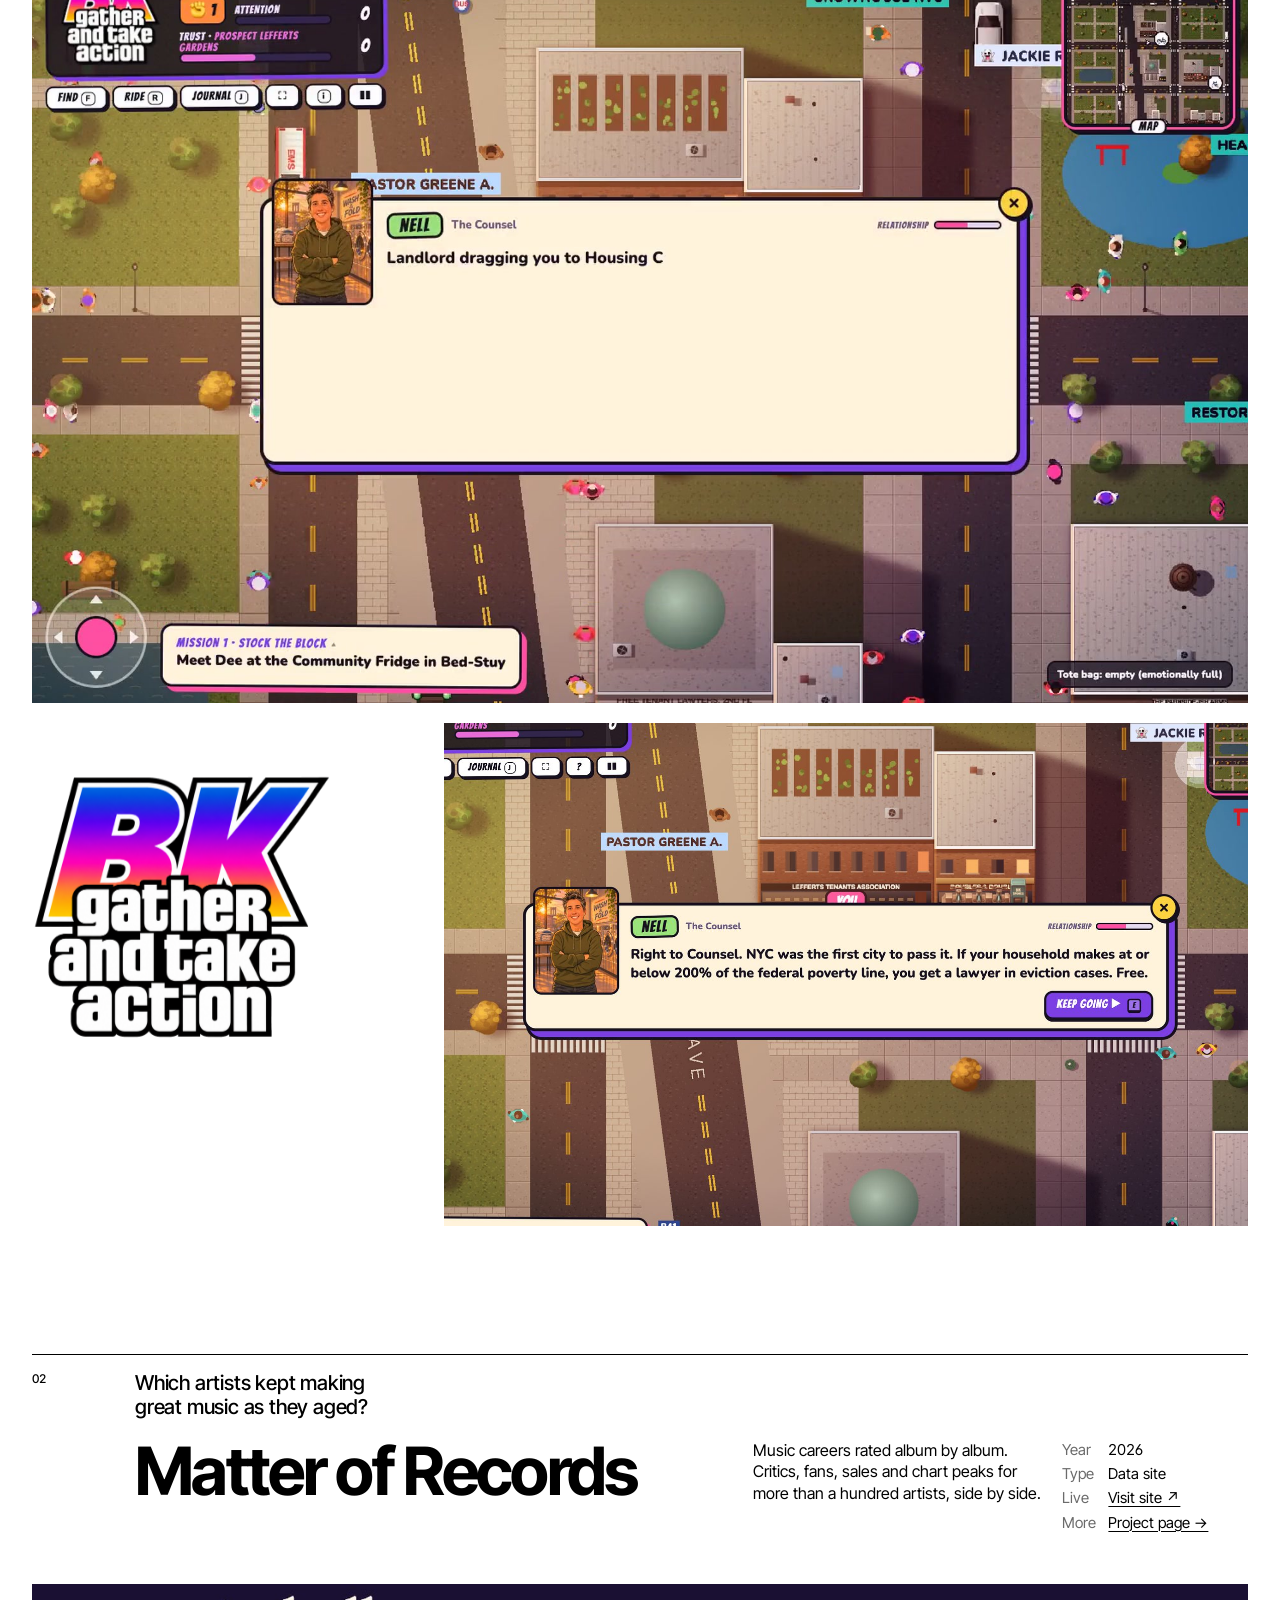
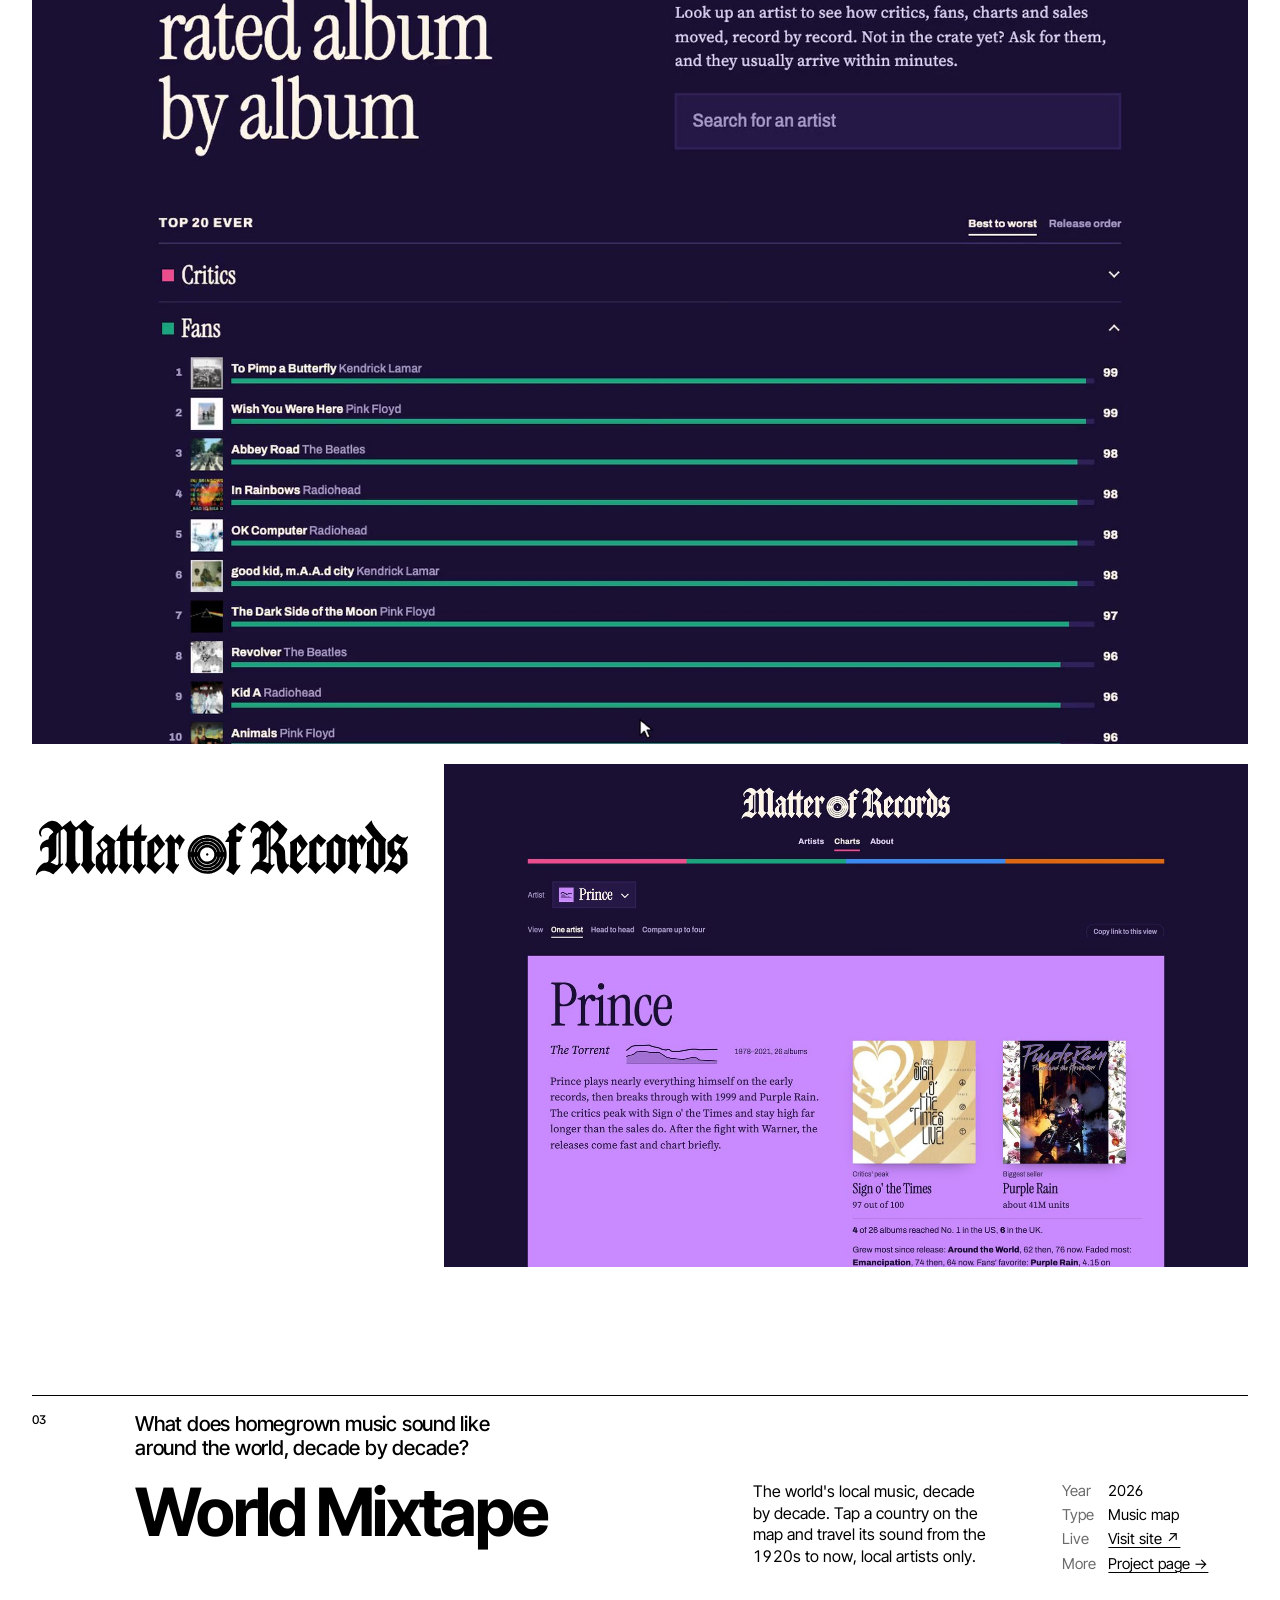
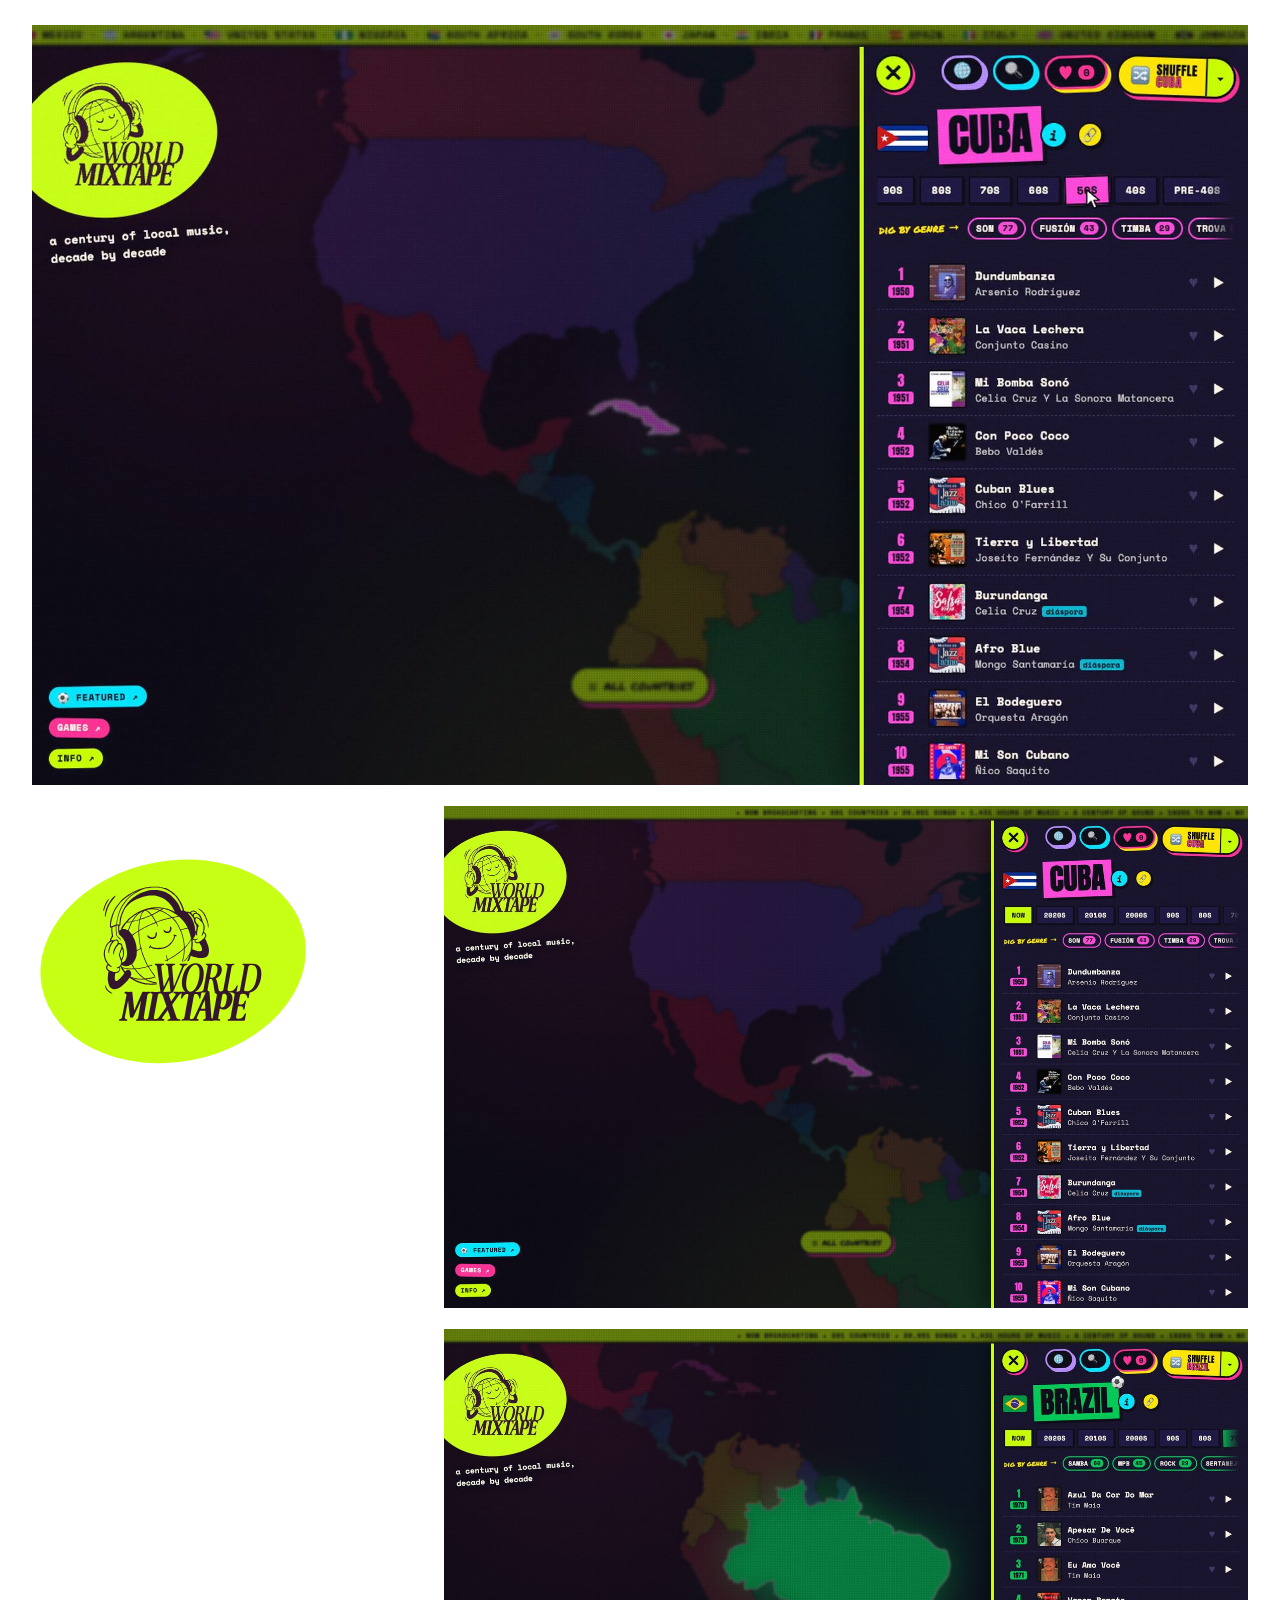
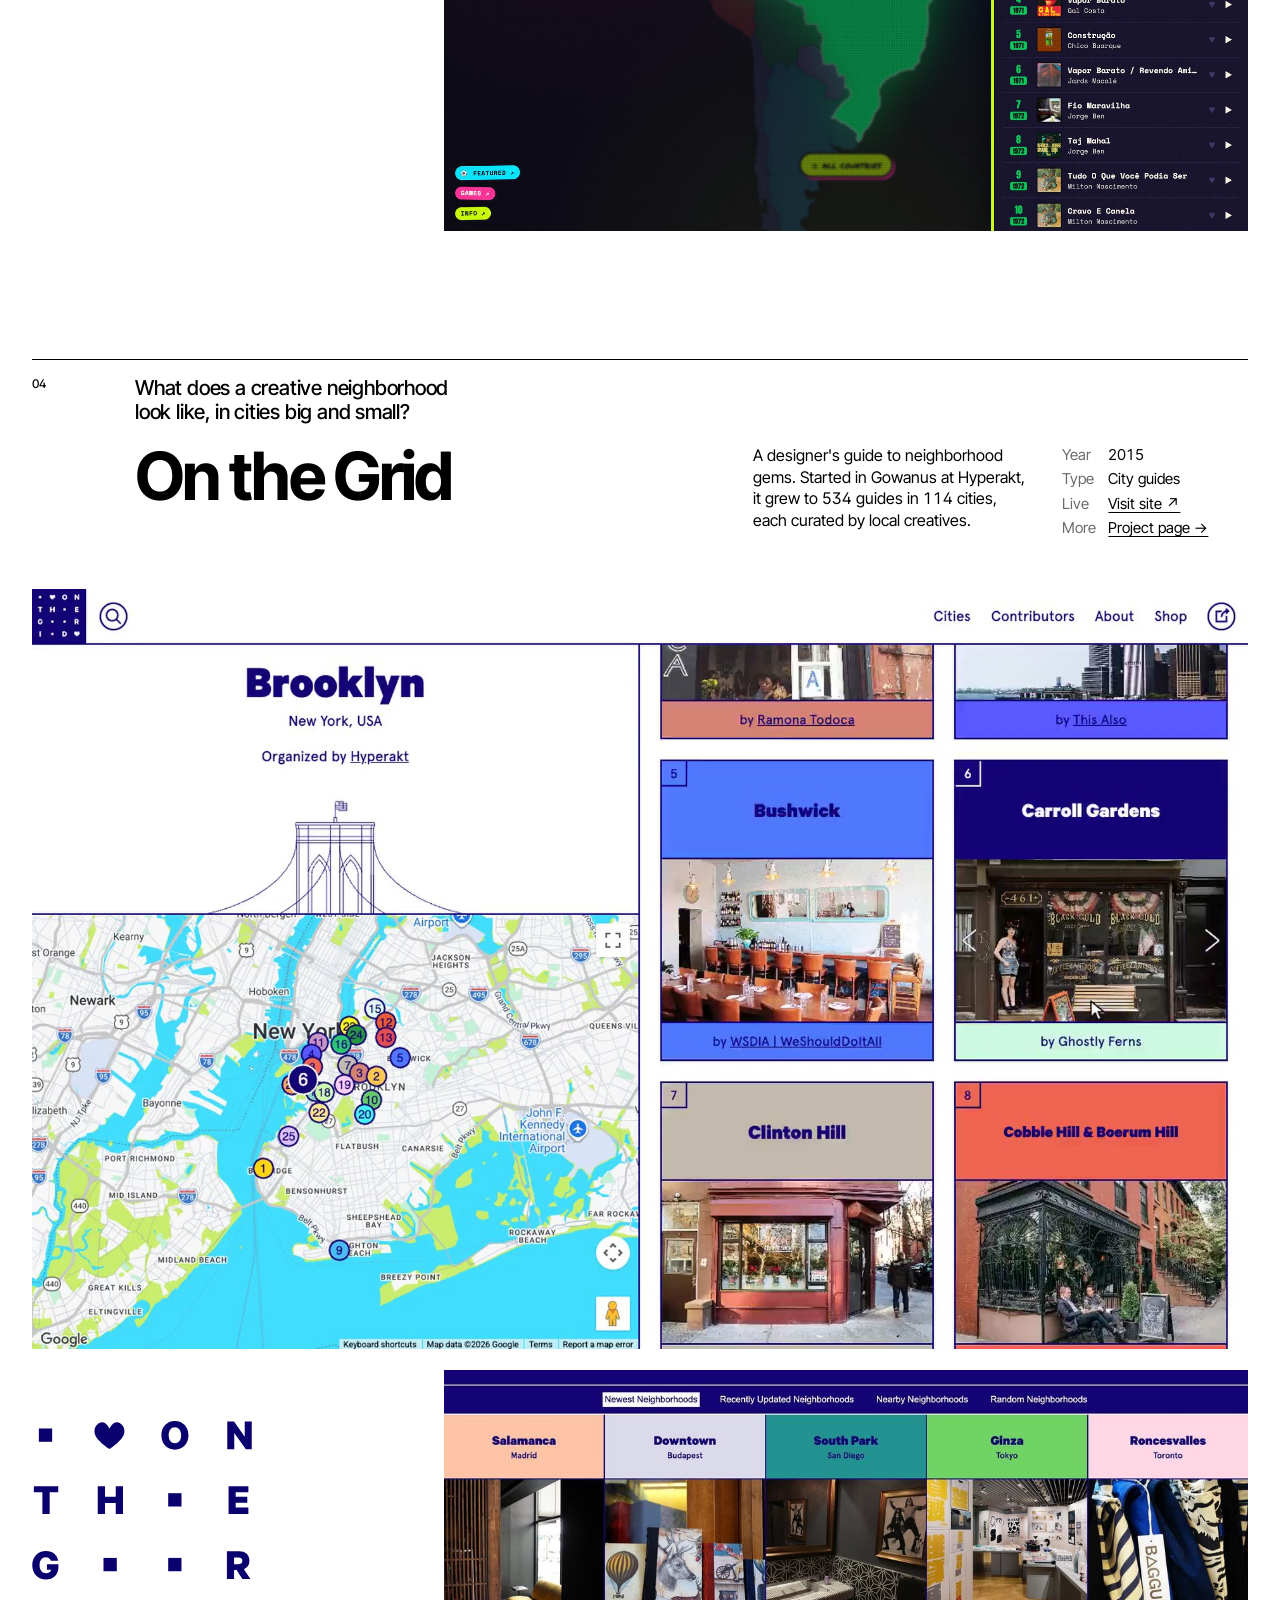
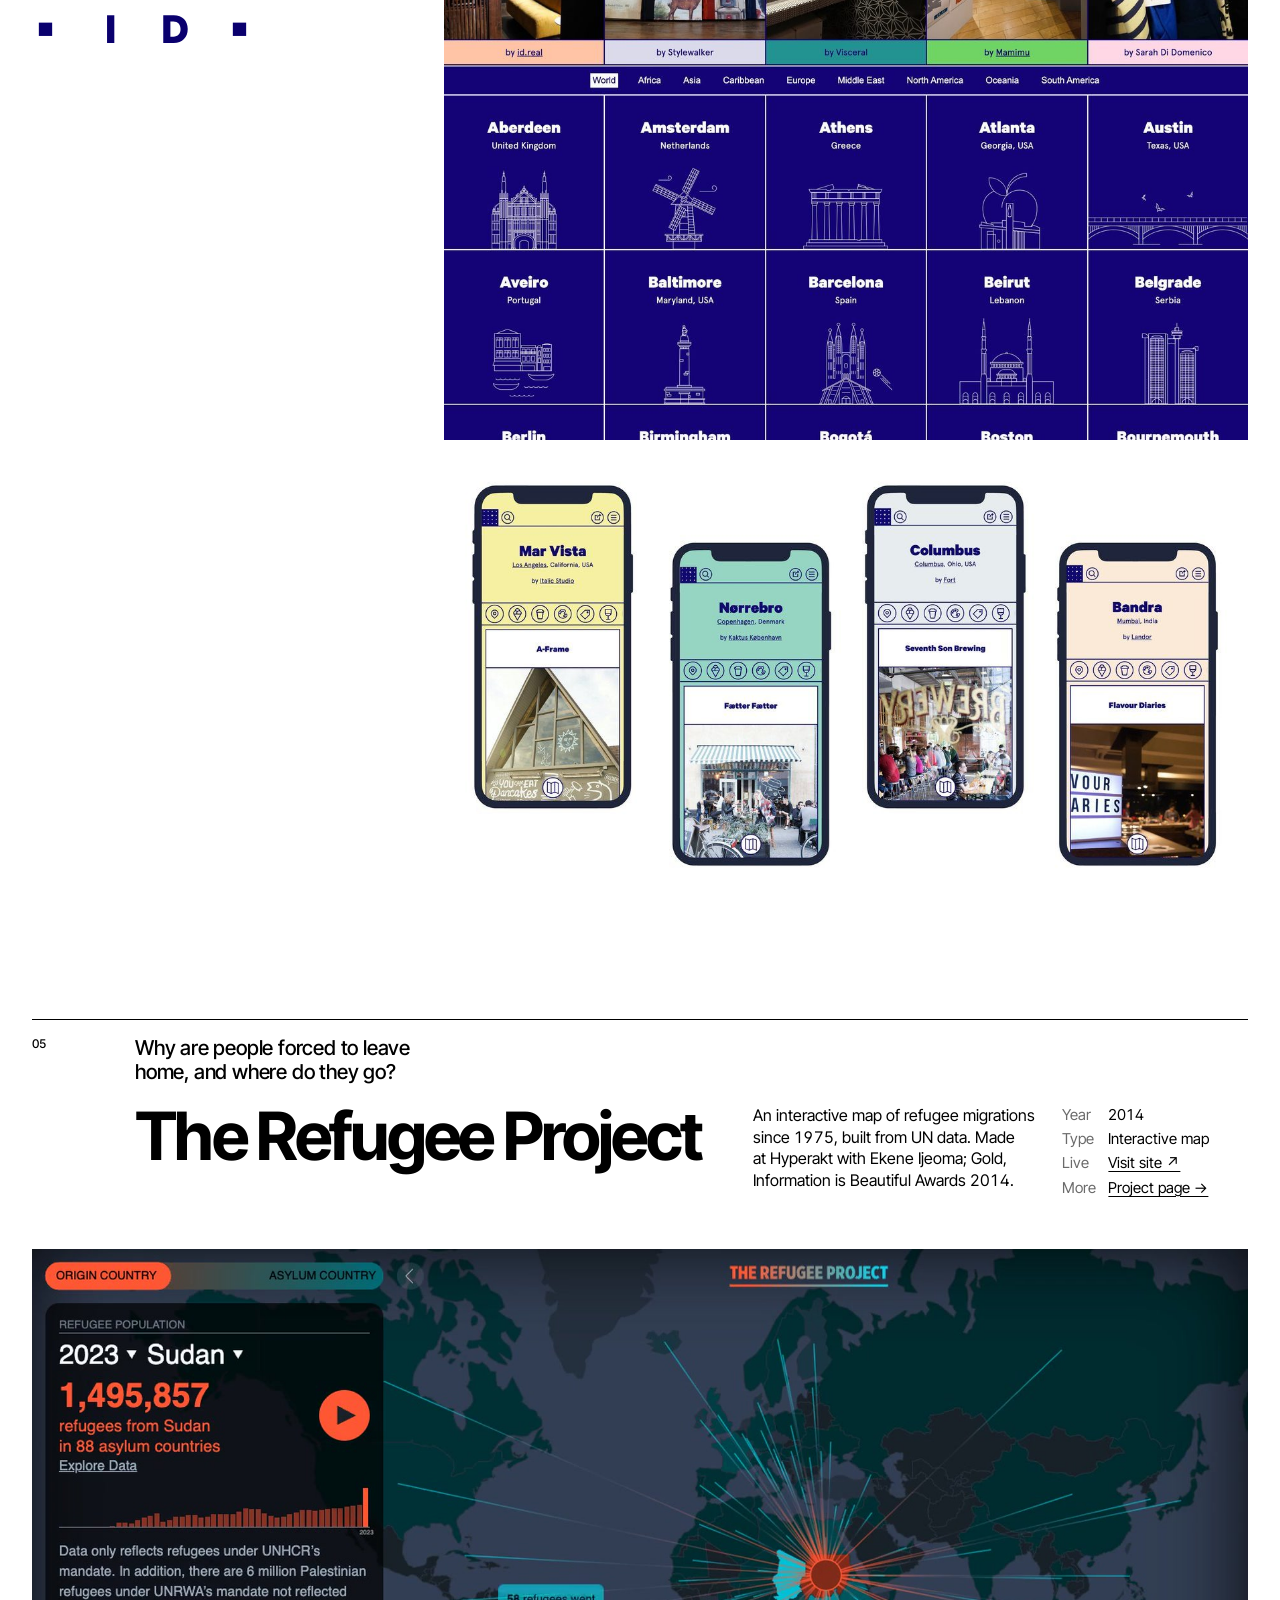
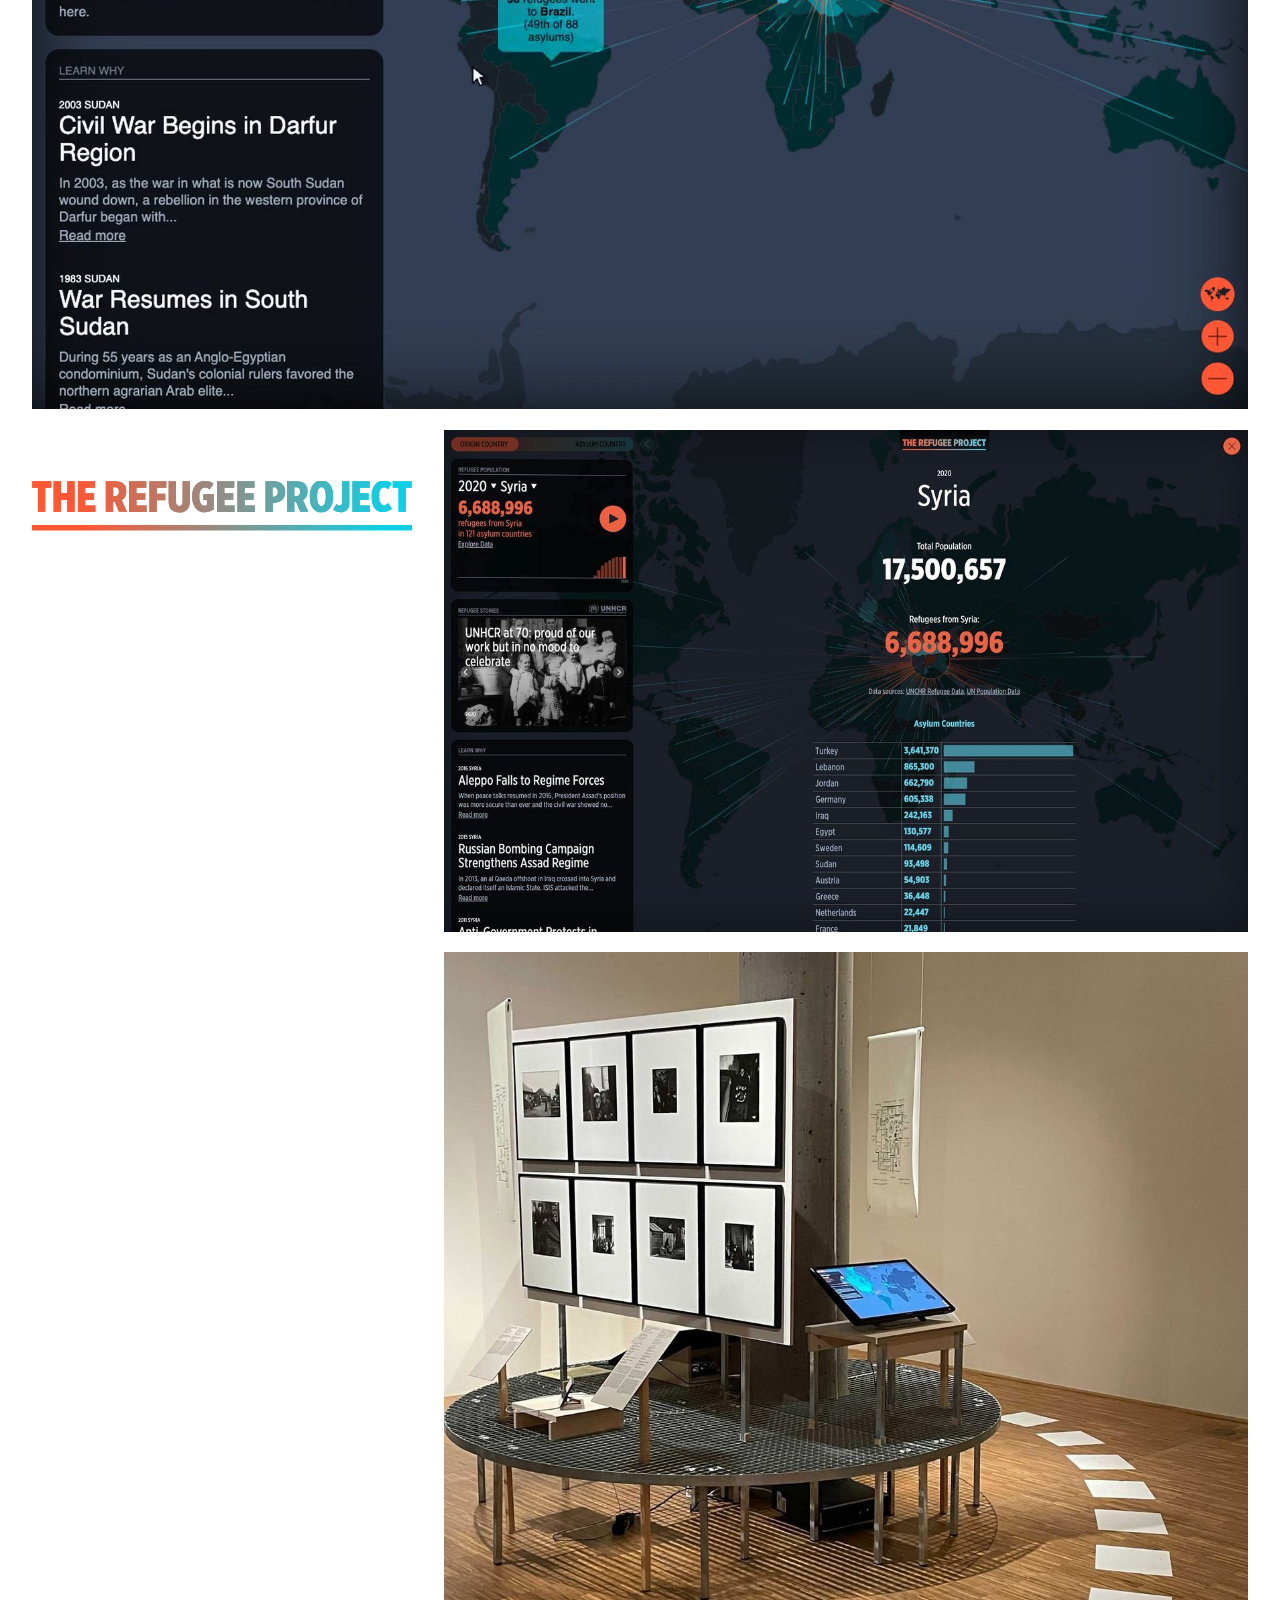
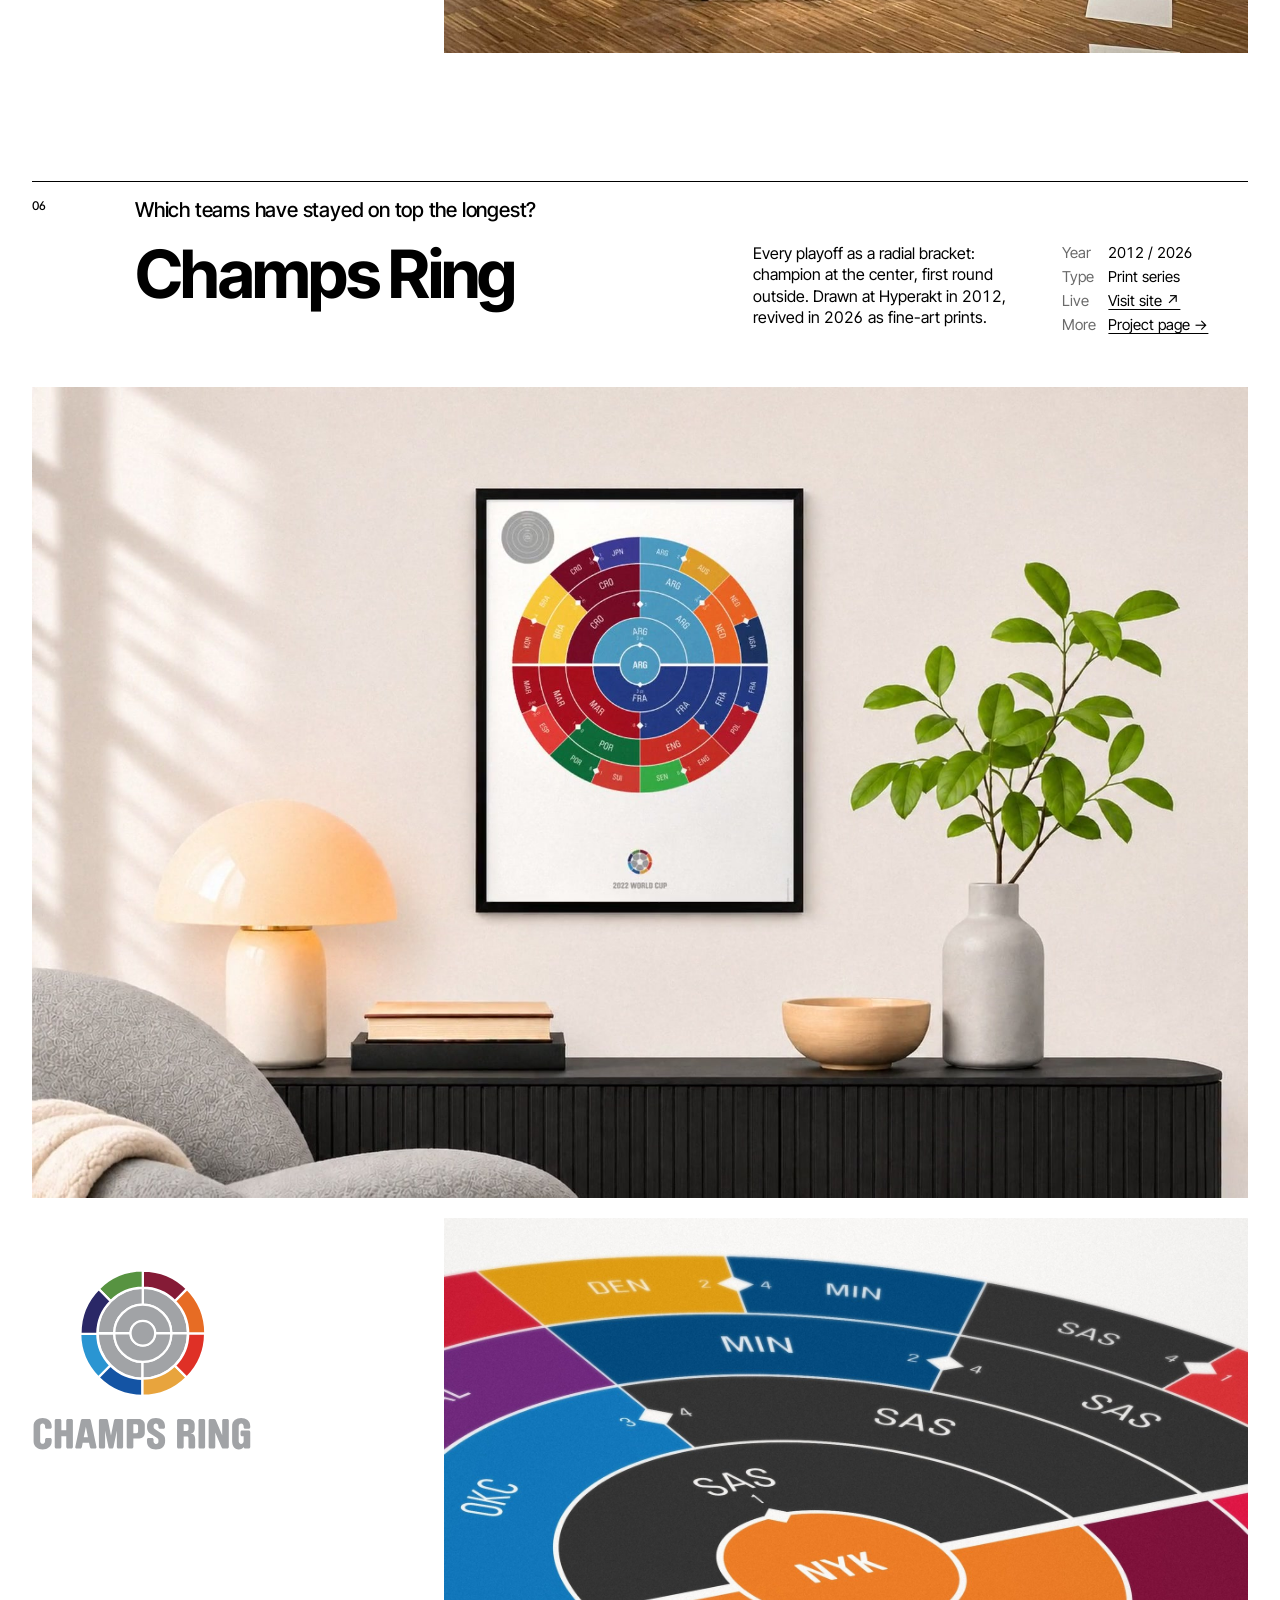
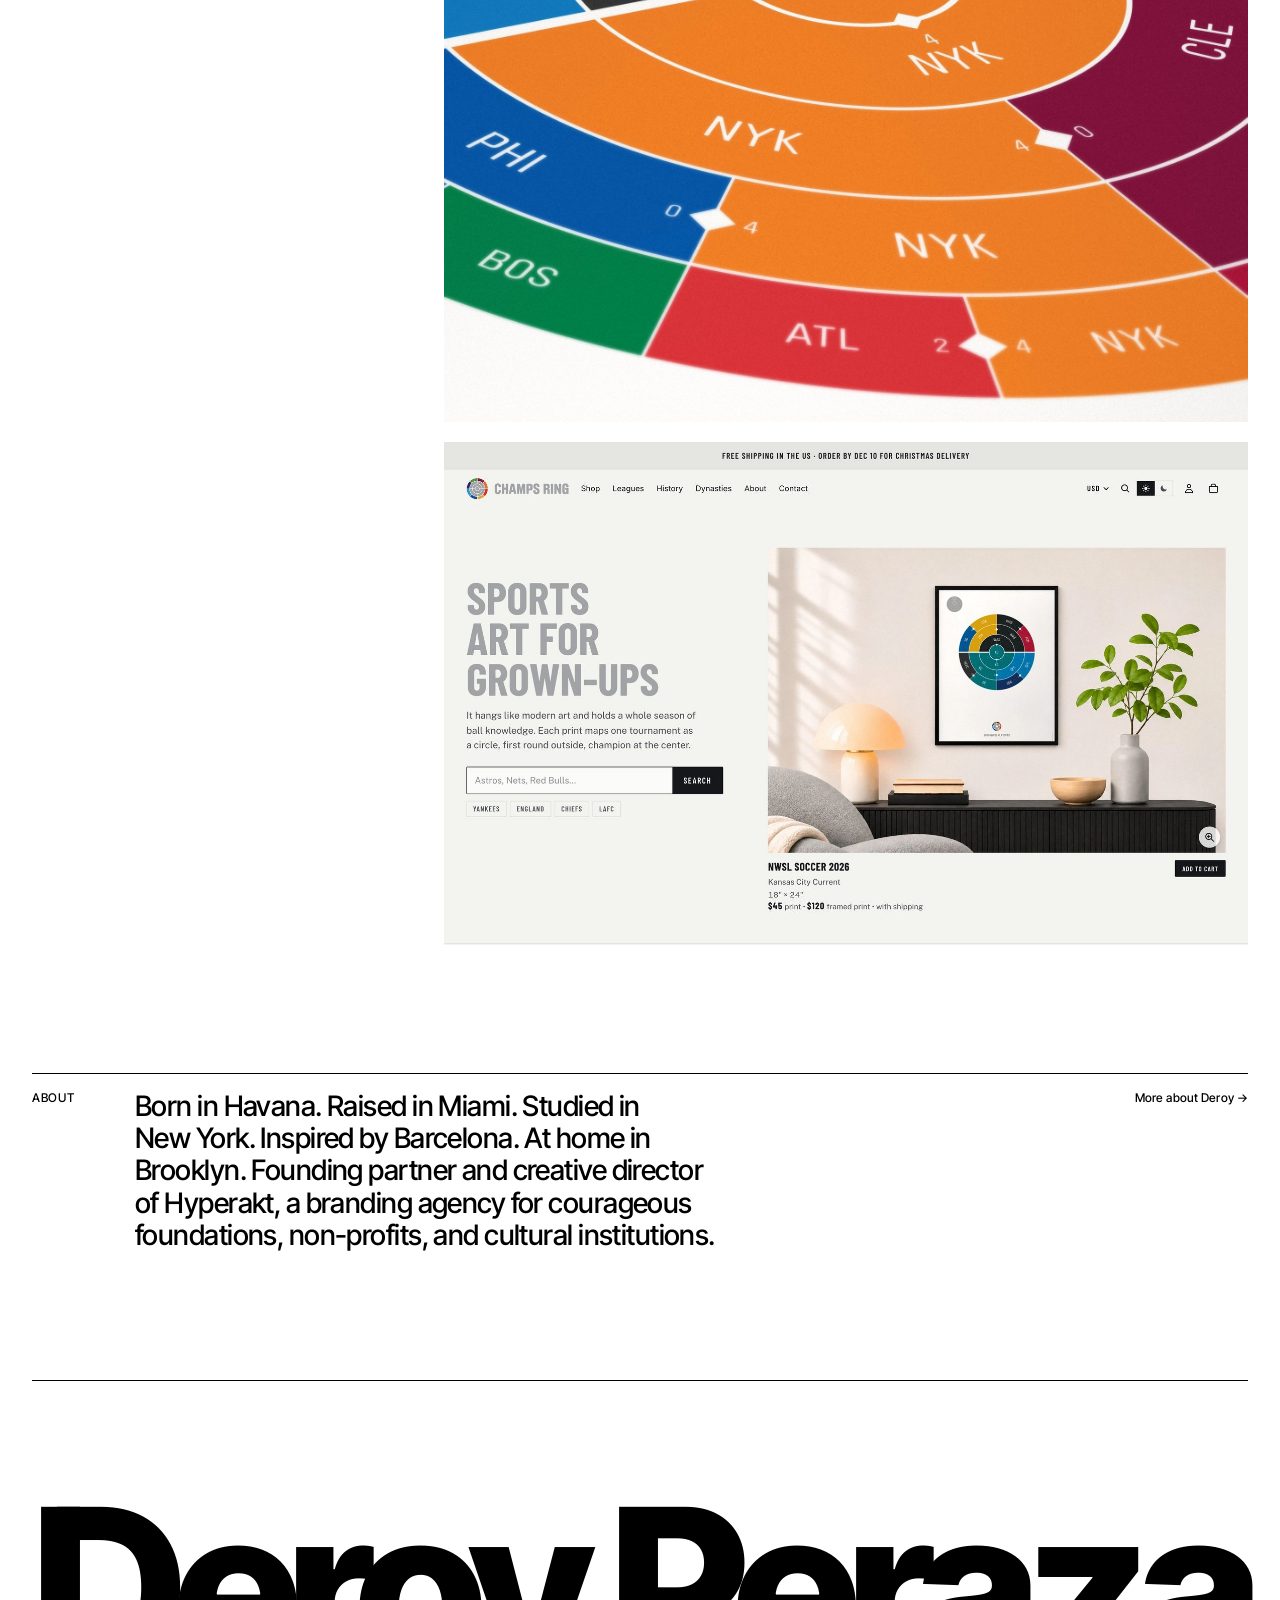
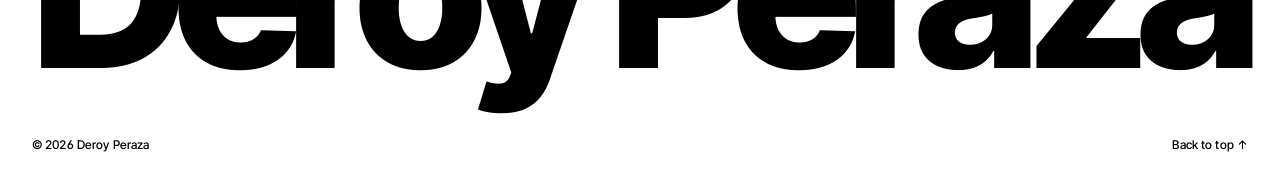
==== commit 7fa5924d: "Champs Ring hero: store animation cycling four brackets, White and Black" ====
--- a/index.html
+++ b/index.html
@@ -177,7 +177,7 @@
       <dt>More</dt><dd><a href="work/champs-ring.html">Project page&nbsp;→</a></dd>
     </dl>
   </div>
-  <figure class="hero"><a href="work/champs-ring.html"><video data-src="img/cr-hero.mp4" poster="img/cr-hero.jpg" width="1920" height="1200" muted loop playsinline preload="none" aria-label="A slow push-in from the framed NBA 1947–2026 history print to its radial brackets"></video></a></figure>
+  <figure class="hero"><a href="work/champs-ring.html"><video data-src="img/cr-hero.mp4" poster="img/cr-hero.jpg" width="1920" height="1280" muted loop playsinline preload="none" aria-label="The champsringprints.com hero animation cycling through four brackets: World Cup 2022 and Women&#x27;s World Cup 2023 in White, NBA 2026 and Africa Cup of Nations 2023 in Black. Each bracket fills round by round, then the camera pulls back to the framed print"></video></a></figure>
   <div class="more grid">
     <div class="logo-cell"><a href="https://champsringprints.com/" class="logo-link"><img class="logo" src="logos/cr.svg" style="--lw:220px" alt="Champs Ring logo"></a></div>
     <div class="stack">
@@ -209,10 +209,13 @@
 // Motion heroes: load and play only while on screen; stills only for reduced motion.
 (function(){var vs=[].slice.call(document.querySelectorAll('video[data-src]'));if(!vs.length)return;
 if(matchMedia('(prefers-reduced-motion: reduce)').matches)return;
-function start(v){if(!v.src){v.src=v.dataset.src;}var p=v.play();if(p&&p.catch)p.catch(function(){});}
-if(!('IntersectionObserver' in window)){vs.forEach(start);return;}
-var io=new IntersectionObserver(function(es){es.forEach(function(e){if(e.isIntersecting)start(e.target);else e.target.pause();});},{rootMargin:'200px 0px'});
-vs.forEach(function(v){io.observe(v);});})();
+function load(v){if(!v.src){v.src=v.dataset.src;v.preload='auto';}}
+function play(v){load(v);var p=v.play();if(p&&p.catch)p.catch(function(){});}
+if(!('IntersectionObserver' in window)){vs.forEach(load);return;}
+// fetch a little ahead so it's ready, but only play once at least half the video is on screen
+var near=new IntersectionObserver(function(es){es.forEach(function(e){if(e.isIntersecting)load(e.target);});},{rootMargin:'400px 0px'});
+var seen=new IntersectionObserver(function(es){es.forEach(function(e){if(e.intersectionRatio>=0.5)play(e.target);else e.target.pause();});},{threshold:[0,0.5]});
+vs.forEach(function(v){near.observe(v);seen.observe(v);});})();
 </script>
 </body>
 </html>
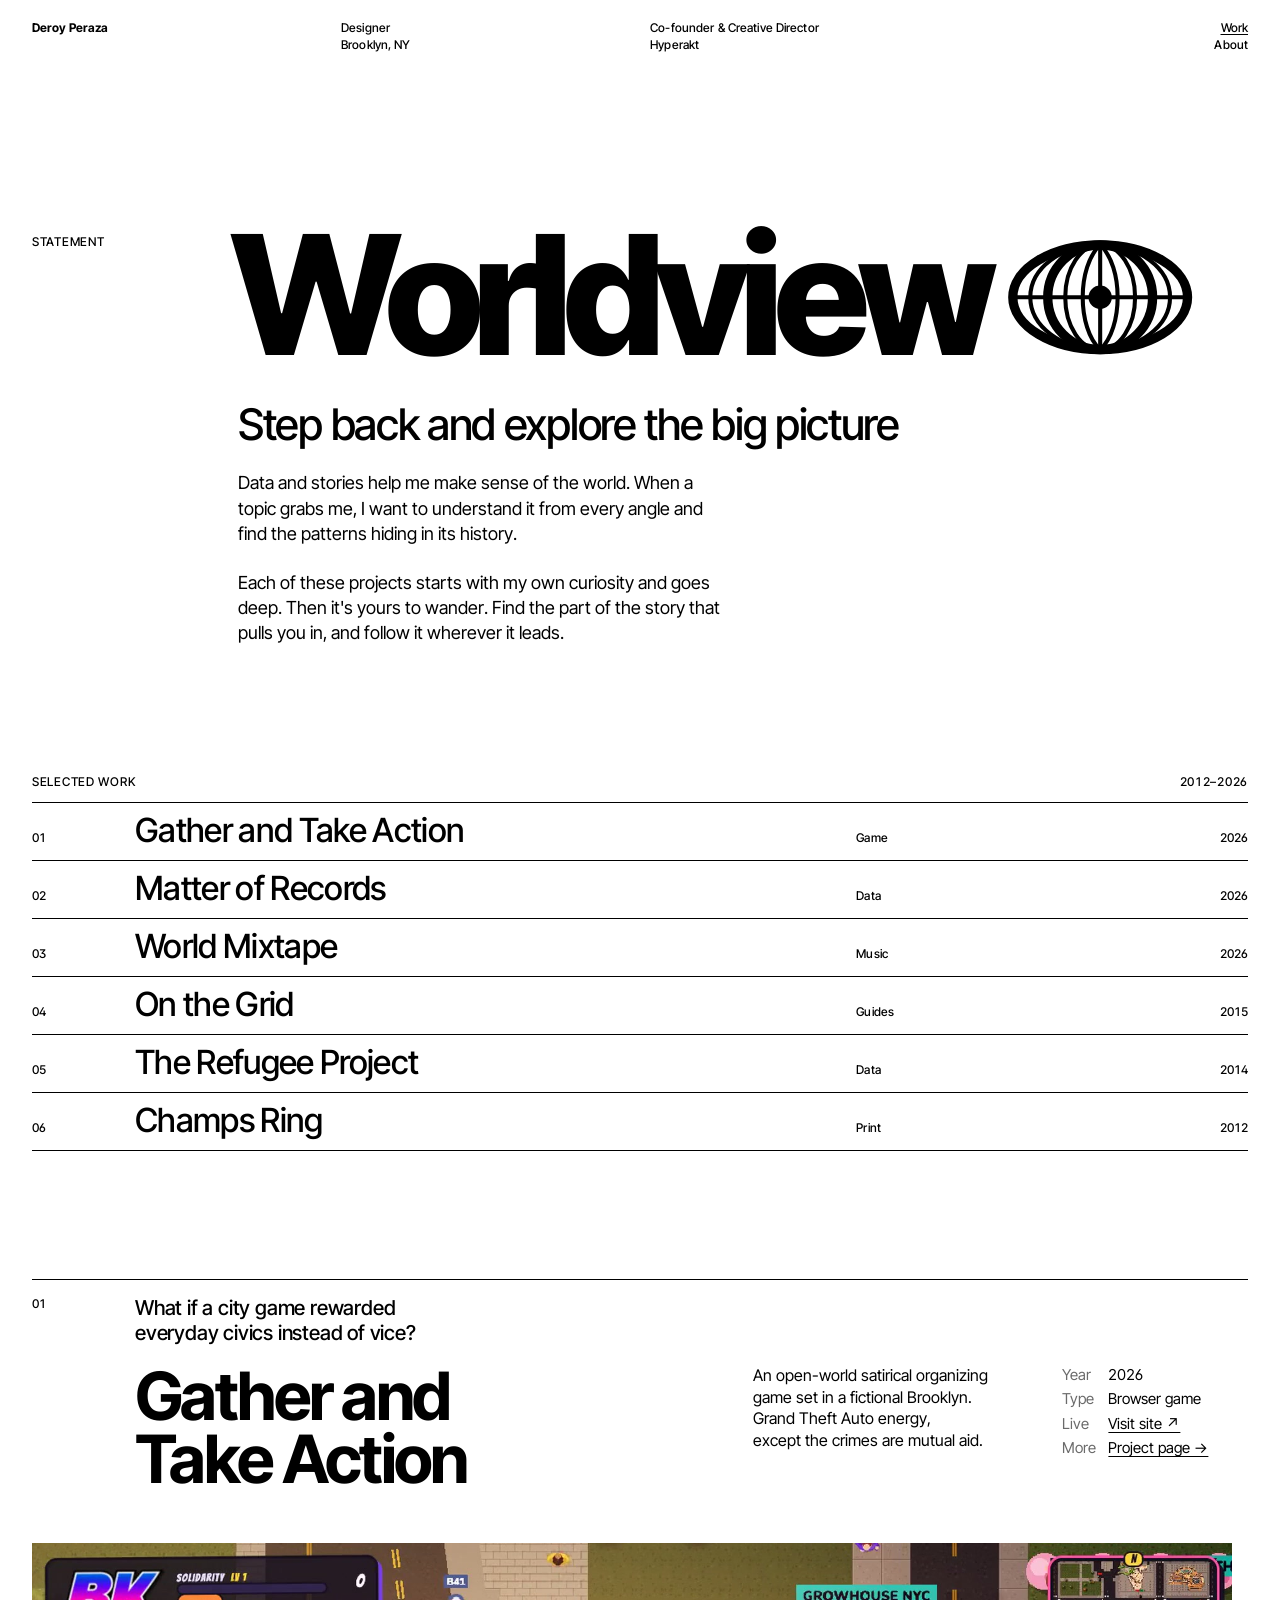
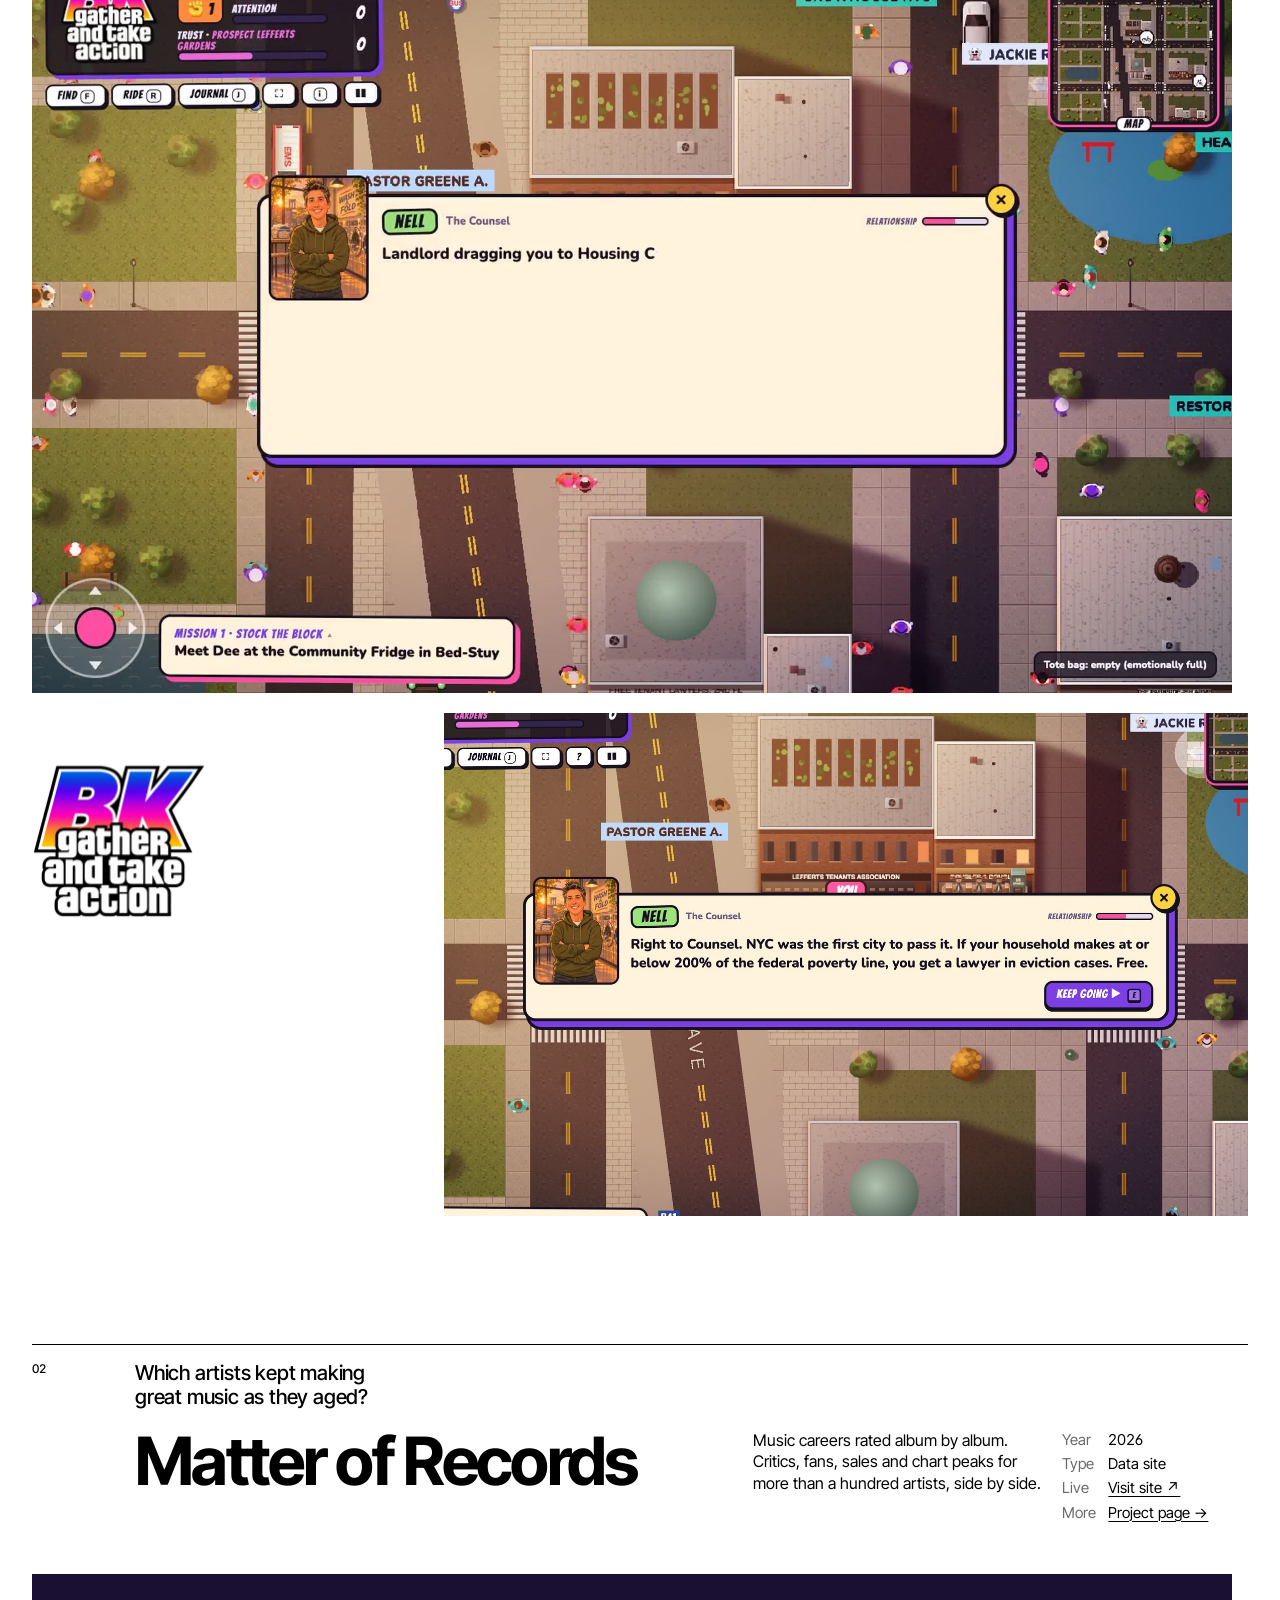
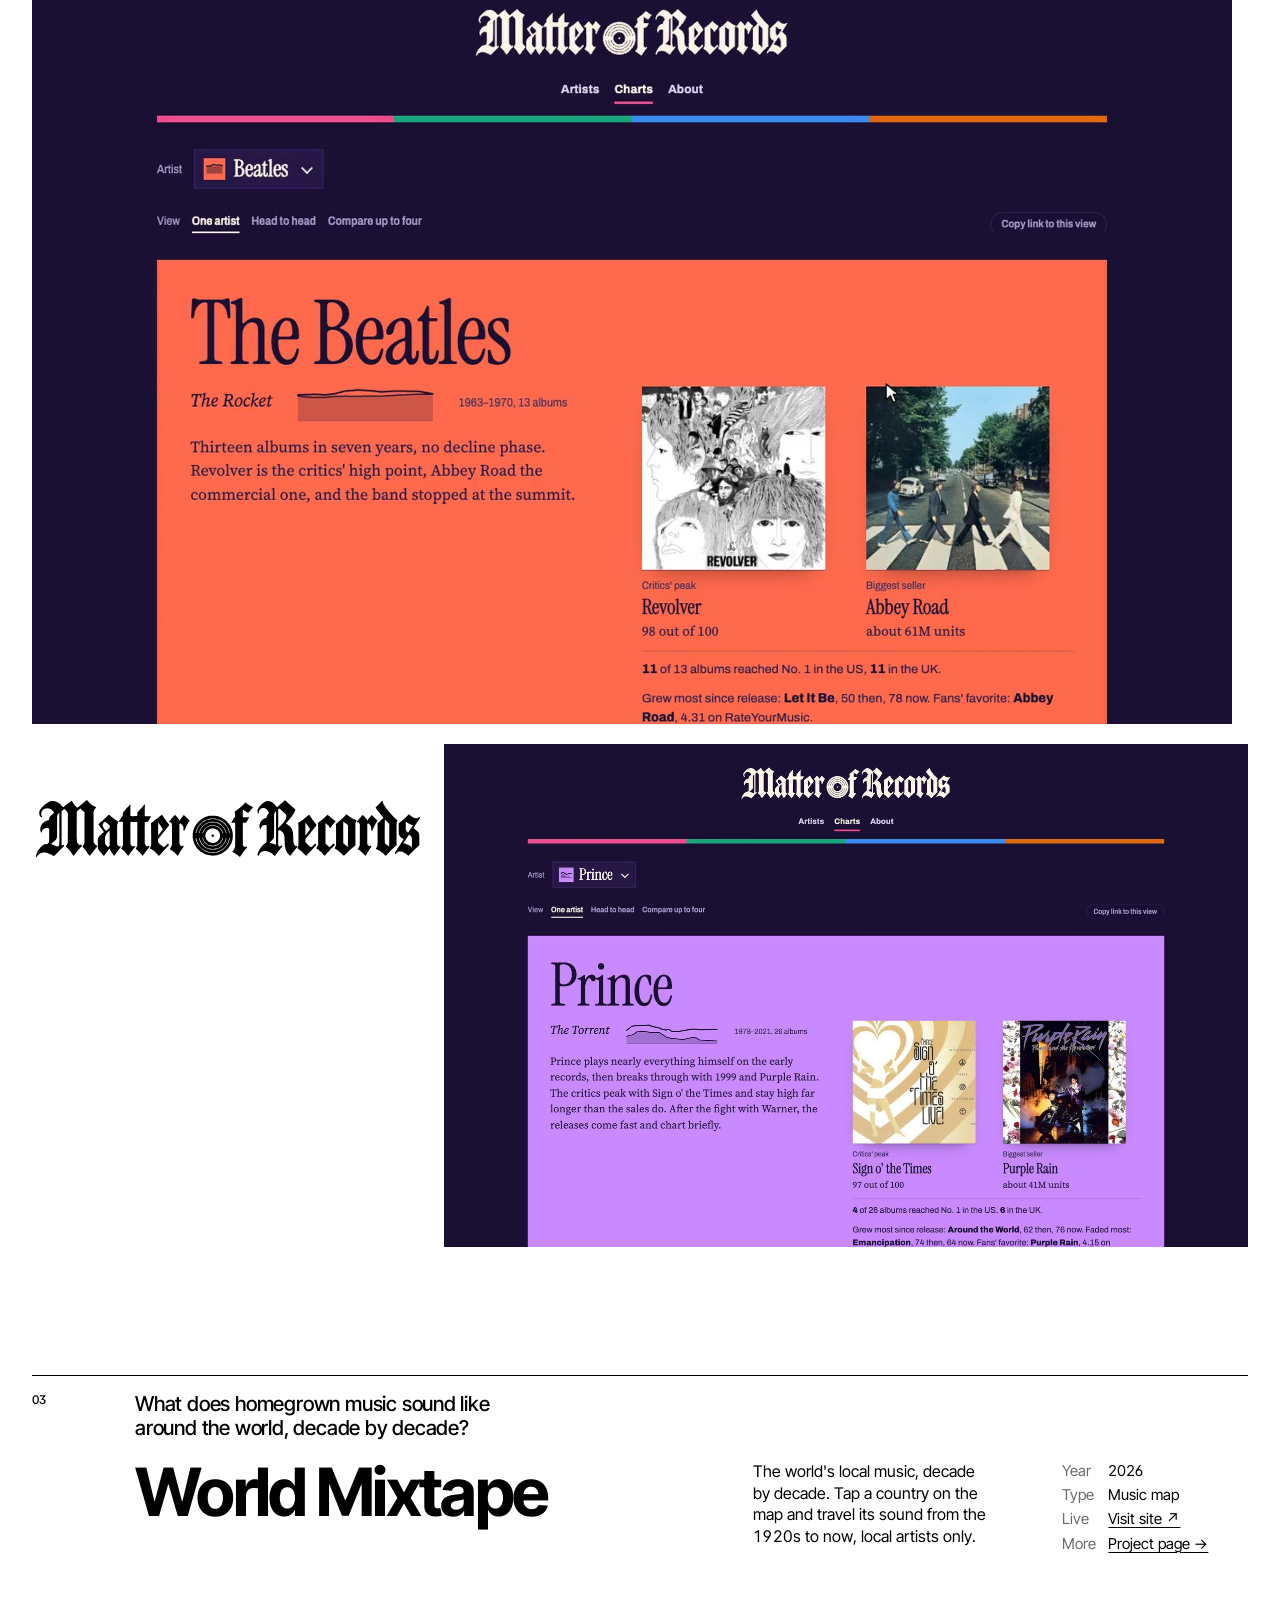
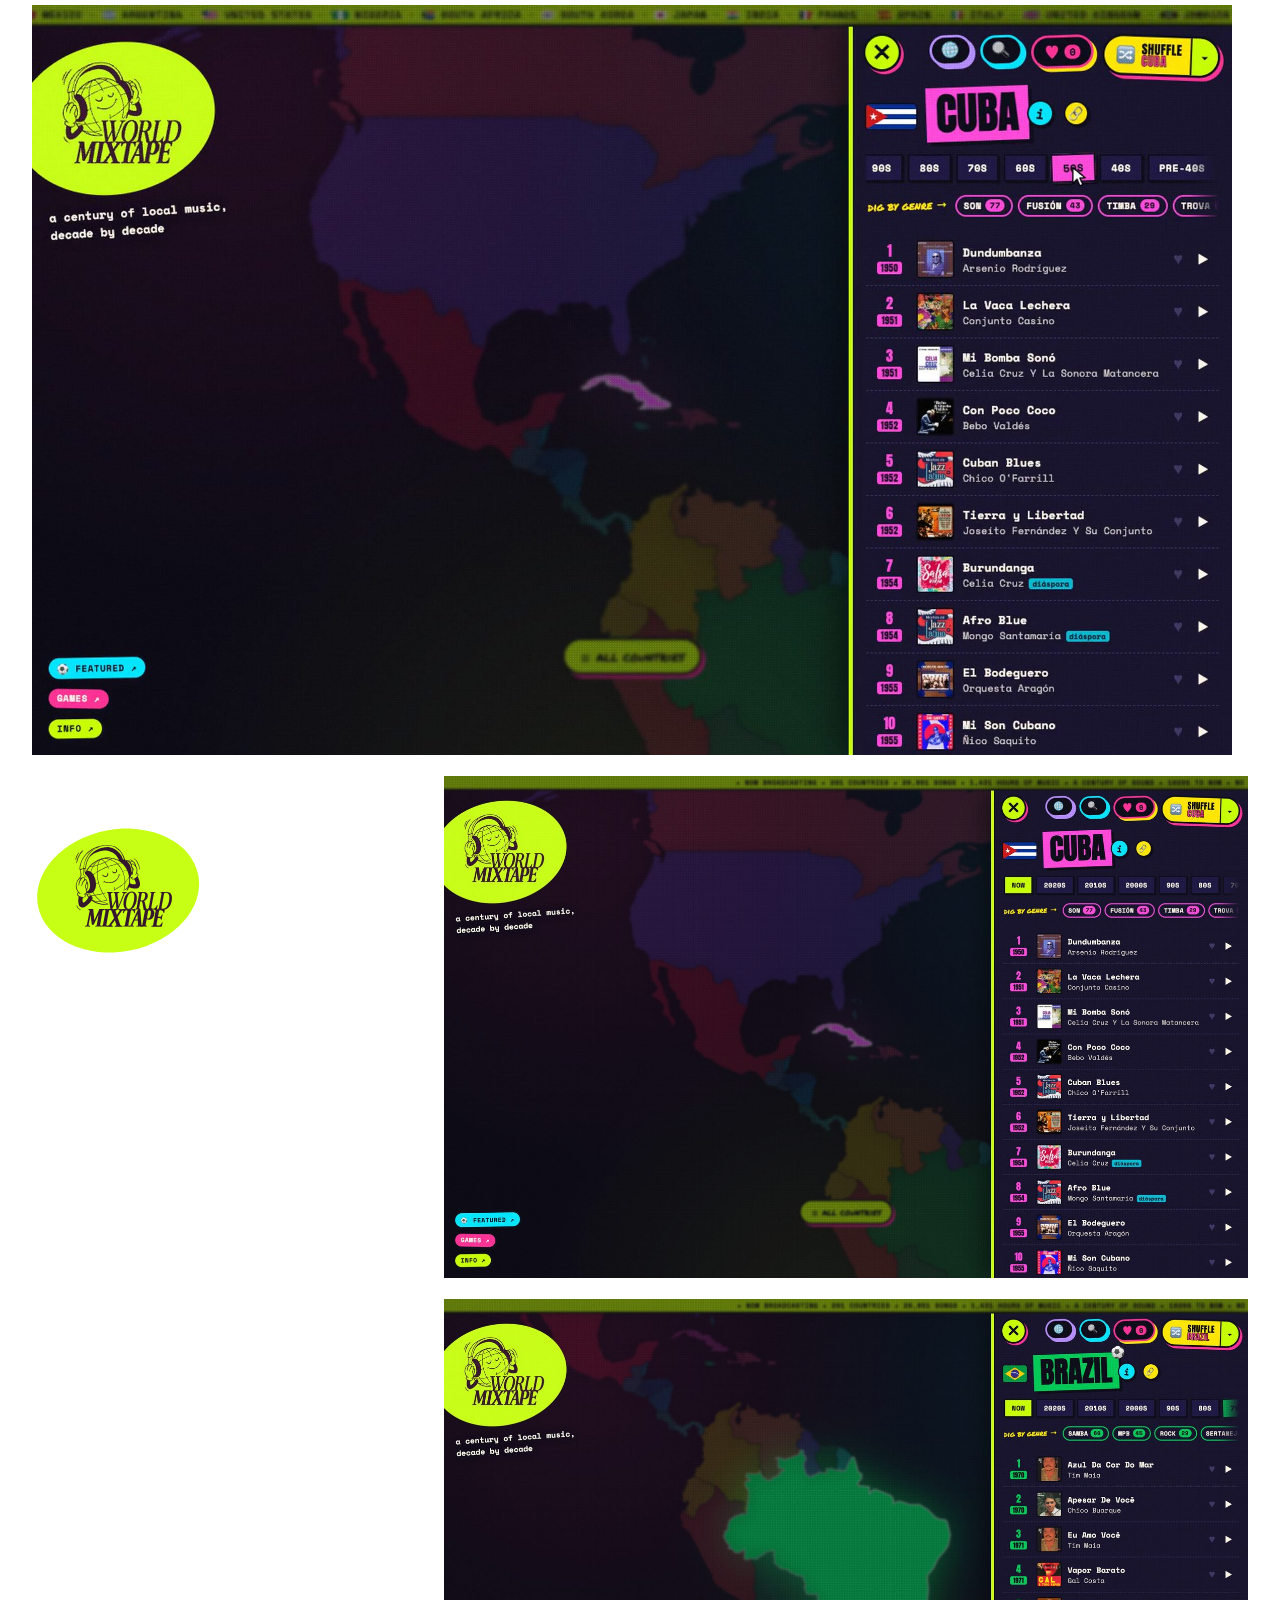
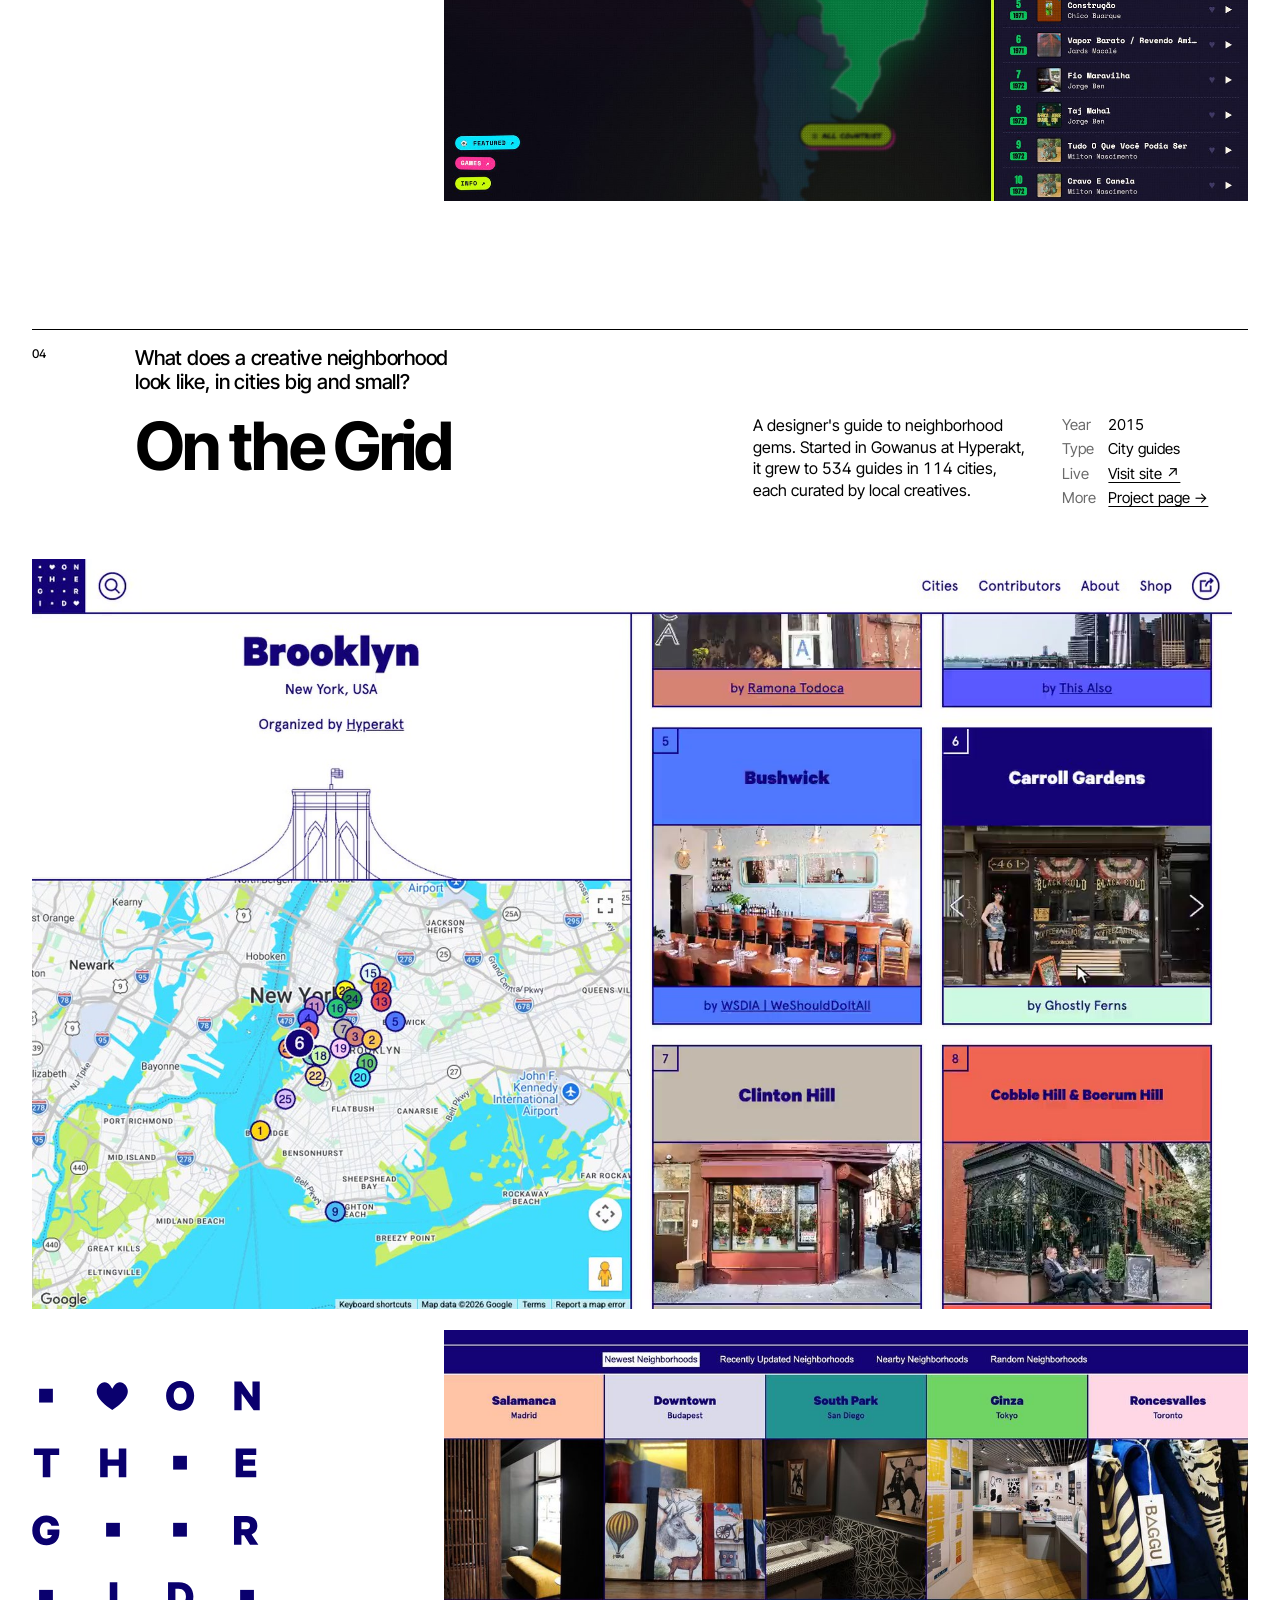
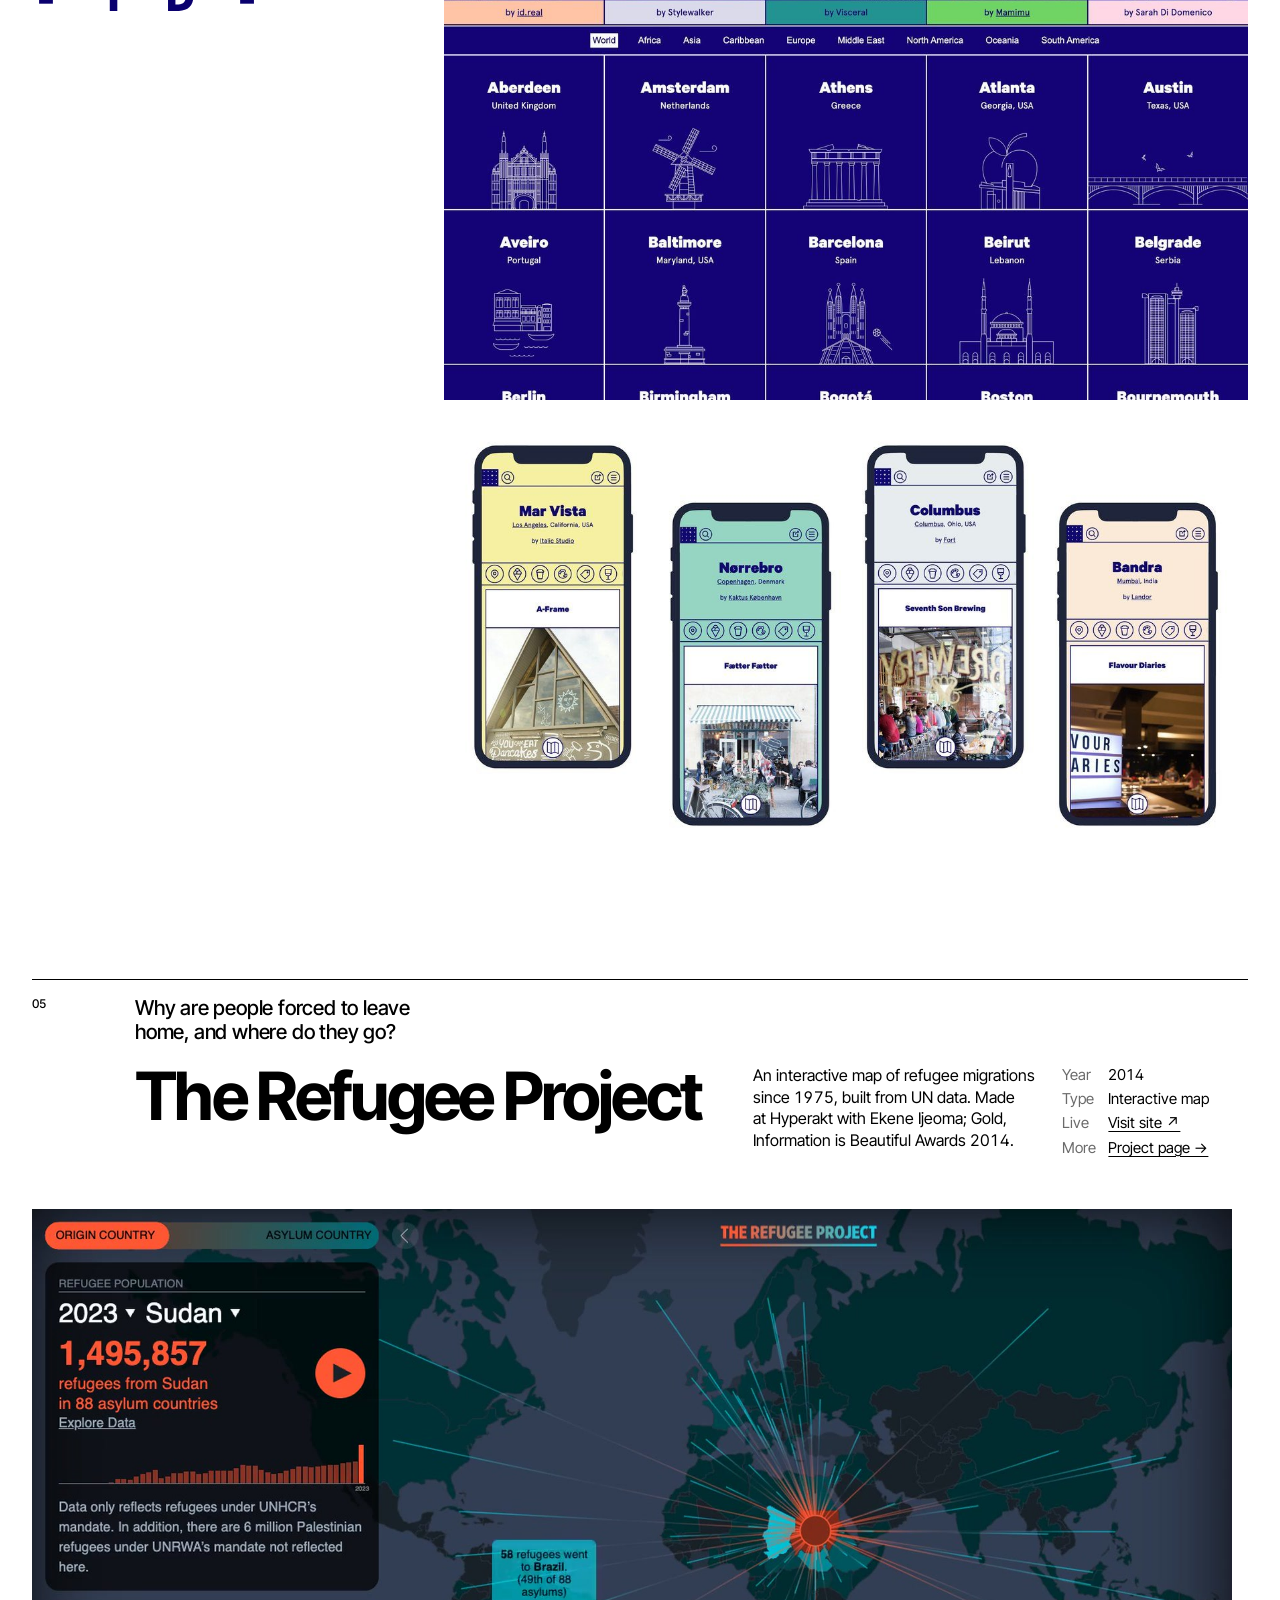
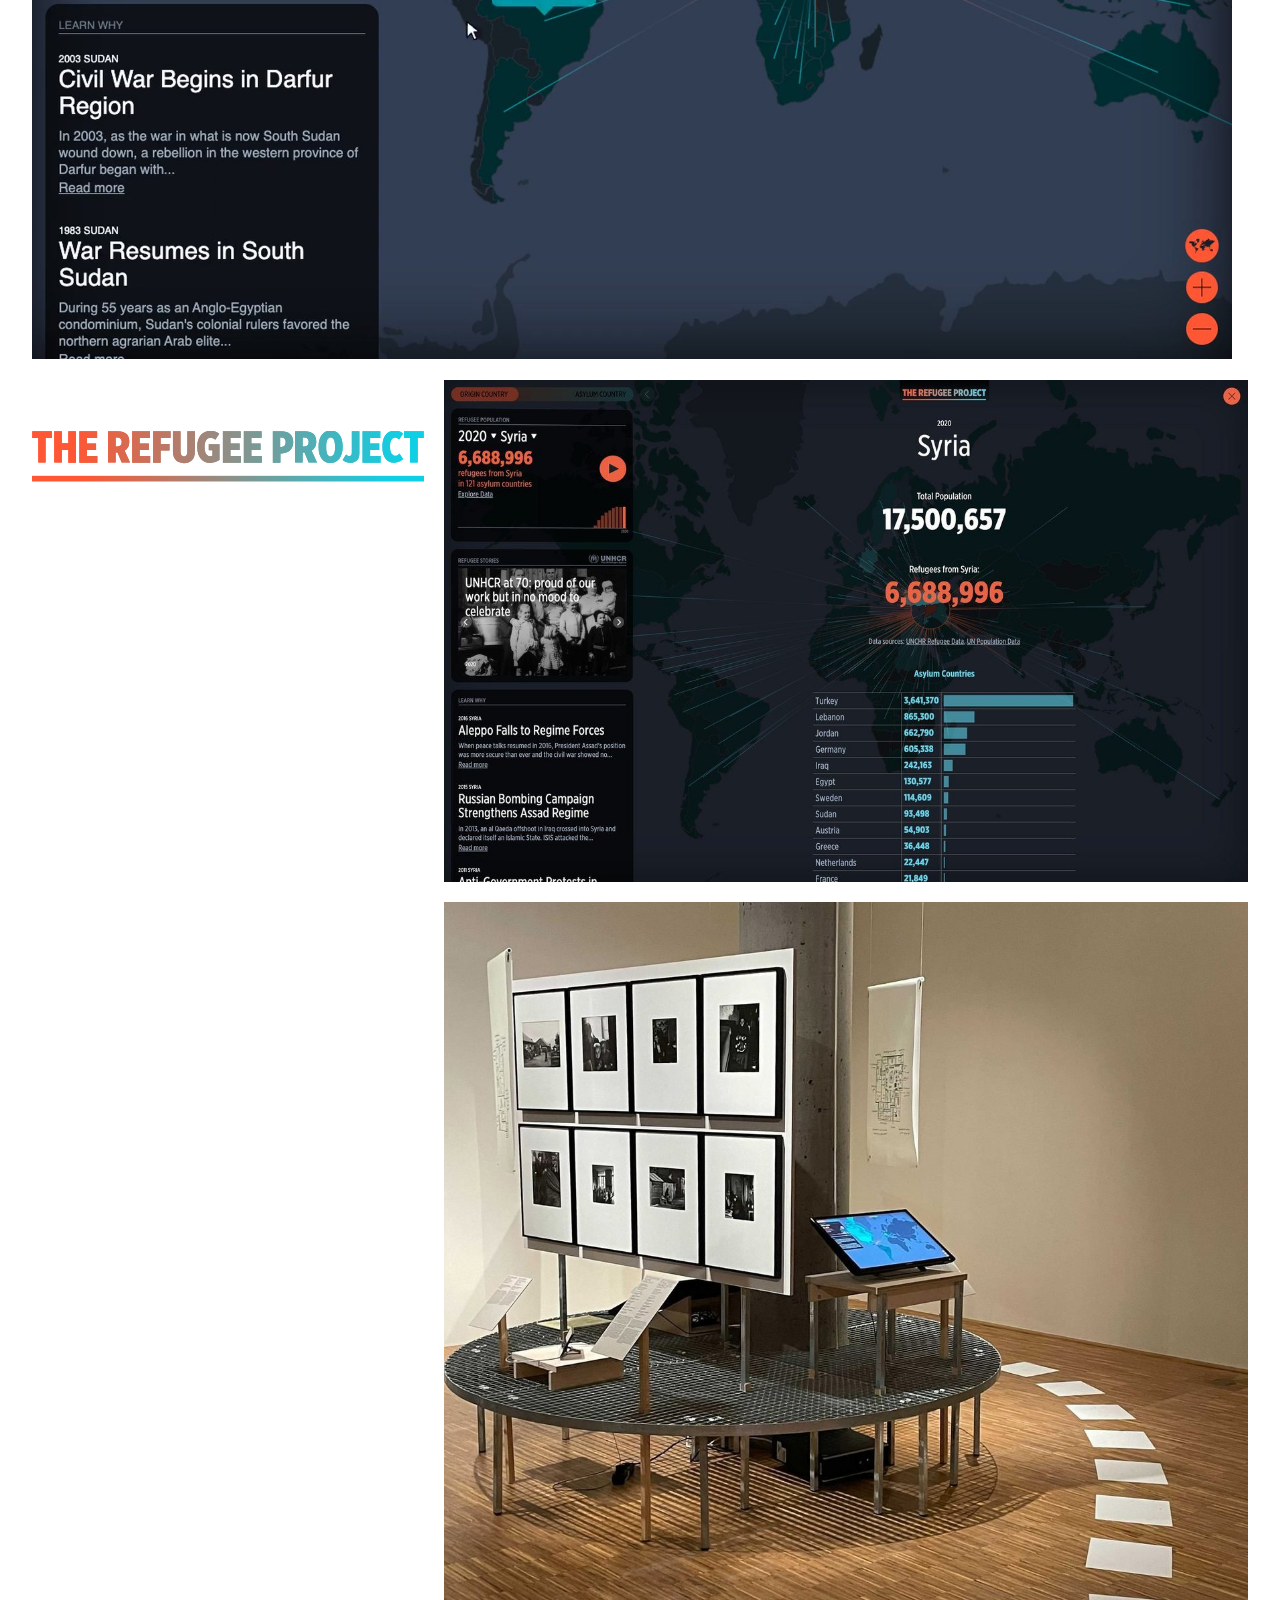
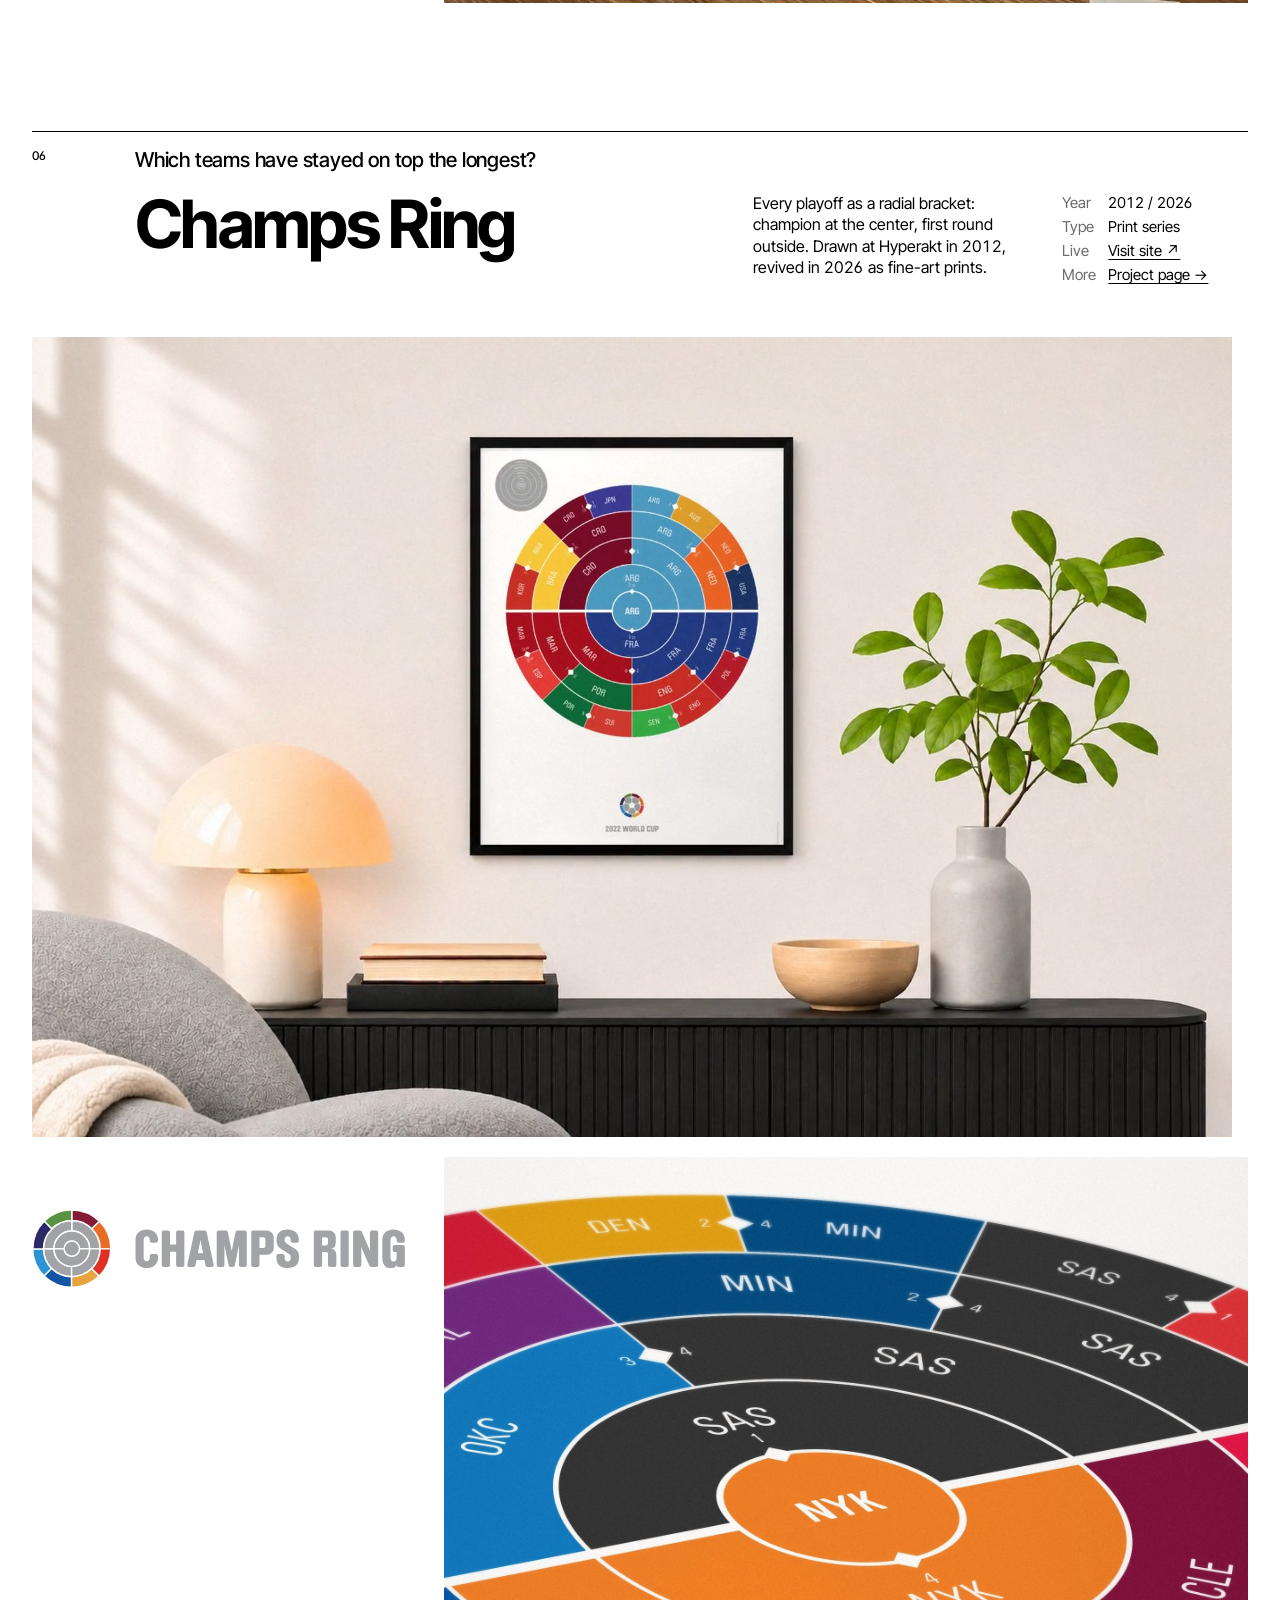
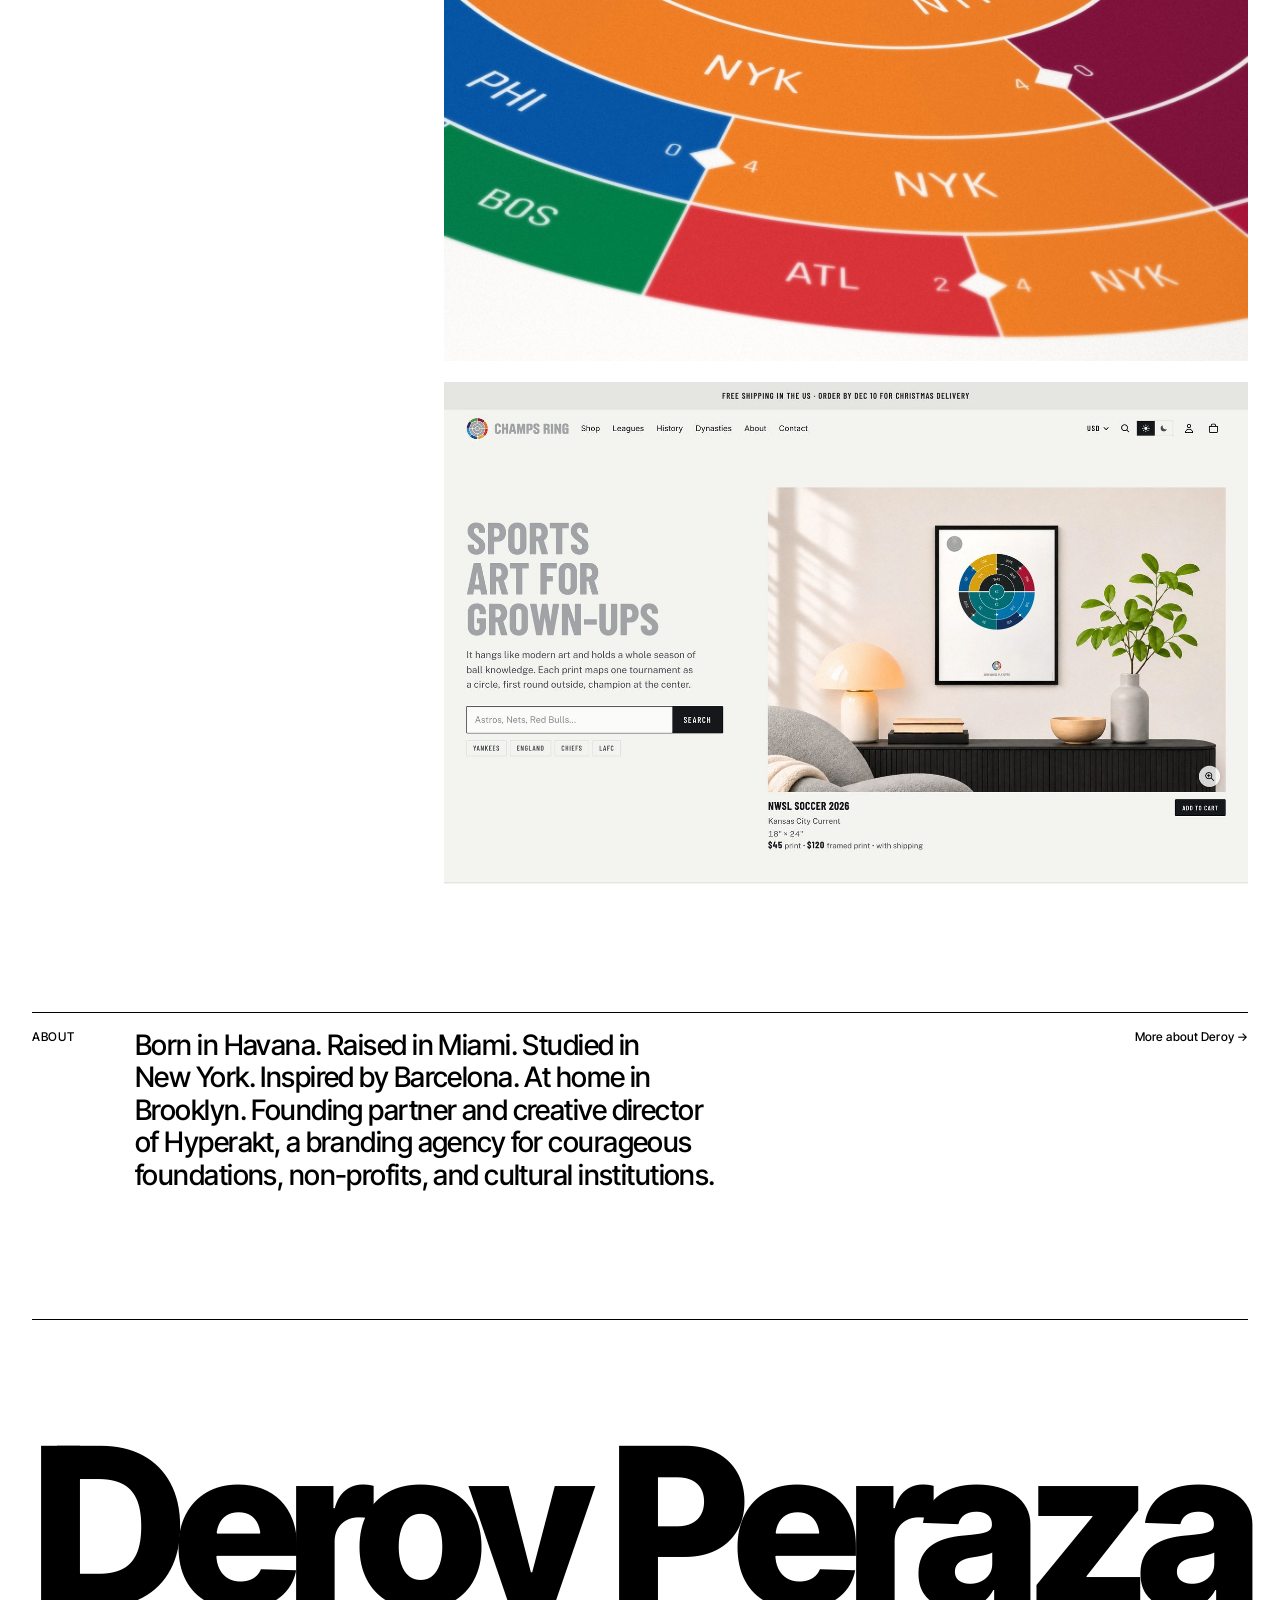
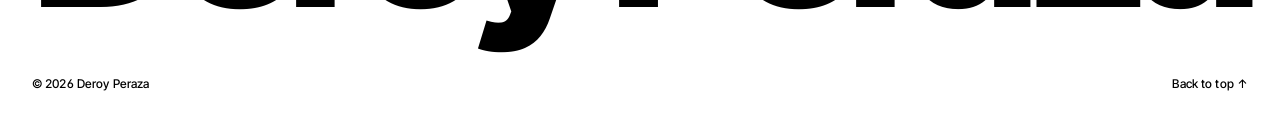
==== commit fabf4b40: "Smaller wrapping project titles, balanced logos, Horizontal Champs Ring logo, 1200px video cap, Beat" ====
--- a/index.html
+++ b/index.html
@@ -66,7 +66,7 @@
   </div>
   <figure class="hero"><a href="work/gather-and-take-action.html"><video data-src="img/gta-hero.mp4" poster="img/gta-hero.jpg" width="1920" height="1200" muted loop playsinline preload="none" aria-label="The game from the title screen to Downtown Brooklyn, then Nell, The Counsel, explaining NYC&#x27;s Right to Counsel"></video></a></figure>
   <div class="more grid">
-    <div class="logo-cell"><a href="https://deroyperaza.github.io/gta/" class="logo-link"><img class="logo" src="logos/gta.png" style="--lw:300px" alt="Gather and Take Action logo"></a></div>
+    <div class="logo-cell"><a href="https://deroyperaza.github.io/gta/" class="logo-link"><img class="logo" src="logos/gta.png" style="--lw:174px" alt="Gather and Take Action logo"></a></div>
     <div class="stack">
       <figure><img src="img/gta-2.jpg" width="1600" height="1000" alt="Nell, The Counsel, explains NYC&#x27;s Right to Counsel in the game" loading="lazy"></figure>
     </div>
@@ -86,9 +86,9 @@
       <dt>More</dt><dd><a href="work/matter-of-records.html">Project page&nbsp;→</a></dd>
     </dl>
   </div>
-  <figure class="hero"><a href="work/matter-of-records.html"><video data-src="img/mor-hero.mp4" poster="img/mor-hero.jpg" width="1920" height="1200" muted loop playsinline preload="none" aria-label="Switching the Top 20 Ever between critics, fans, sales and chart peaks, then opening Prince&#x27;s career"></video></a></figure>
-  <div class="more grid">
-    <div class="logo-cell"><a href="https://deroyperaza.github.io/matter-of-records/" class="logo-link"><img class="logo" src="logos/mor.svg" style="--lw:380px" alt="Matter of Records logo"></a></div>
+  <figure class="hero"><a href="work/matter-of-records.html"><video data-src="img/mor-hero.mp4" poster="img/mor-hero.jpg" width="1920" height="1200" muted loop playsinline preload="none" aria-label="Switching the Top 20 Ever between critics, fans, sales and chart peaks, then opening The Beatles&#x27; career"></video></a></figure>
+  <div class="more grid">
+    <div class="logo-cell"><a href="https://deroyperaza.github.io/matter-of-records/" class="logo-link"><img class="logo" src="logos/mor.svg" style="--lw:424px" alt="Matter of Records logo"></a></div>
     <div class="stack">
       <figure><img src="img/mor-2.jpg" width="1600" height="1000" alt="Prince&#x27;s career card on Matter of Records" loading="lazy"></figure>
     </div>
@@ -110,7 +110,7 @@
   </div>
   <figure class="hero"><a href="work/world-mixtape.html"><video data-src="img/wmt-hero.mp4" poster="img/wmt-hero.jpg" width="1920" height="1200" muted loop playsinline preload="none" aria-label="Clicking Cuba on the map, choosing the 1950s playlist, then opening Cuba&#x27;s country info"></video></a></figure>
   <div class="more grid">
-    <div class="logo-cell"><a href="https://worldmixtape.com/" class="logo-link"><img class="logo" src="logos/wmt.svg" style="--lw:290px" alt="World Mixtape logo"></a></div>
+    <div class="logo-cell"><a href="https://worldmixtape.com/" class="logo-link"><img class="logo" src="logos/wmt.svg" style="--lw:177px" alt="World Mixtape logo"></a></div>
     <div class="stack">
       <figure><img src="img/wmt-2.jpg" width="1600" height="1000" alt="World Mixtape playlist for Cuba in the 1950s" loading="lazy"></figure>
       <figure><img src="img/wmt-3.jpg" width="1600" height="1000" alt="World Mixtape playlist for Brazil in the 1970s" loading="lazy"></figure>
@@ -133,7 +133,7 @@
   </div>
   <figure class="hero"><a href="work/on-the-grid.html"><video data-src="img/otg-hero.mp4" poster="img/otg-hero.jpg" width="1920" height="1200" muted loop playsinline preload="none" aria-label="From the Brooklyn city page into the Carroll Gardens guide, then a place&#x27;s photo essay"></video></a></figure>
   <div class="more grid">
-    <div class="logo-cell"><a href="https://onthegrid.city/" class="logo-link"><img class="logo" src="logos/otg.svg" style="--lw:220px" alt="On the Grid logo"></a></div>
+    <div class="logo-cell"><a href="https://onthegrid.city/" class="logo-link"><img class="logo" src="logos/otg.svg" style="--lw:228px" alt="On the Grid logo"></a></div>
     <div class="stack">
       <figure><img src="img/otg-2.jpg" width="1200" height="1000" alt="Neighborhood tiles and city landmark drawings on indigo" loading="lazy"></figure>
       <figure><img src="img/otg-3.jpg" width="1200" height="643" alt="Four neighborhood guides on phones, each in its guide color" loading="lazy"></figure>
@@ -156,7 +156,7 @@
   </div>
   <figure class="hero"><a href="work/the-refugee-project.html"><video data-src="img/trp-hero.mp4" poster="img/trp-hero.jpg" width="1920" height="1200" muted loop playsinline preload="none" aria-label="Hovering Syria and Ukraine, then clicking Sudan on The Refugee Project&#x27;s 2023 map to see its refugee flows and stories"></video></a></figure>
   <div class="more grid">
-    <div class="logo-cell"><a href="https://www.therefugeeproject.org/" class="logo-link"><img class="logo" src="logos/trp.svg" style="--lw:380px" alt="The Refugee Project wordmark"></a></div>
+    <div class="logo-cell"><a href="https://www.therefugeeproject.org/" class="logo-link"><img class="logo" src="logos/trp.svg" style="--lw:430px" alt="The Refugee Project wordmark"></a></div>
     <div class="stack">
       <figure><img src="img/trp-2.jpg" width="1200" height="750" alt="Country view for Syria with asylum countries" loading="lazy"></figure>
       <figure><img src="img/trp-3.jpg" width="1200" height="1046" alt="The Refugee Project in an exhibition in Hamburg" loading="lazy"></figure>
@@ -179,7 +179,7 @@
   </div>
   <figure class="hero"><a href="work/champs-ring.html"><video data-src="img/cr-hero.mp4" poster="img/cr-hero.jpg" width="1920" height="1280" muted loop playsinline preload="none" aria-label="The champsringprints.com hero animation cycling through four brackets: World Cup 2022 and Women&#x27;s World Cup 2023 in White, NBA 2026 and Africa Cup of Nations 2023 in Black. Each bracket fills round by round, then the camera pulls back to the framed print"></video></a></figure>
   <div class="more grid">
-    <div class="logo-cell"><a href="https://champsringprints.com/" class="logo-link"><img class="logo" src="logos/cr.svg" style="--lw:220px" alt="Champs Ring logo"></a></div>
+    <div class="logo-cell"><a href="https://champsringprints.com/" class="logo-link"><img class="logo" src="logos/cr-horizontal.svg" style="--lw:375px" alt="Champs Ring logo"></a></div>
     <div class="stack">
       <figure><img src="img/cr-2.jpg" width="1800" height="1800" alt="Close-up of the NBA 2026 radial bracket" loading="lazy"></figure>
       <figure><img src="img/cr-3.jpg" width="1600" height="1000" alt="champsringprints.com home page" loading="lazy"></figure>
--- a/styles.css
+++ b/styles.css
@@ -128,7 +128,7 @@
 .facts dd a { text-decoration: underline; text-underline-offset: 0.18em; text-decoration-thickness: 1px; }
 
 .hero { margin-bottom: var(--g); }
-.hero video { display: block; width: 100%; height: auto; background: #1d2330; }
+.hero video { display: block; width: 100%; max-width: 1200px; height: auto; background: #1d2330; }
 
 /* leading question above each project title */
 .head .q { grid-column: 2 / span 6; }
@@ -179,14 +179,15 @@
 .whead { padding-block: clamp(56px, 9vw, 160px) clamp(32px, 4vw, 64px); align-items: end; row-gap: 24px; }
 .whead .label { grid-column: 1 / -1; }
 .whead h1 {
-  grid-column: 1 / span 9;
+  grid-column: 1 / span 6;
+  text-wrap: balance;
   font-weight: 800;
-  font-size: clamp(48px, 9vw, 160px);
+  font-size: clamp(40px, 6.6vw, 116px);
   line-height: 0.86;
   letter-spacing: -0.05em;
   margin-left: -0.04em;
 }
-.wlogo { grid-column: 10 / span 3; justify-self: end; width: var(--lw); max-width: 100%; background: none; }
+.wlogo { grid-column: 9 / span 4; justify-self: end; width: calc(var(--lw) * 0.72); max-width: 100%; background: none; }
 .wbody { padding-block: clamp(32px, 4vw, 64px) var(--s); align-items: start; row-gap: 24px; }
 .wbody .lede { grid-column: 1 / span 5; font-size: clamp(22px, 2.4vw, 36px); font-weight: 500; line-height: 1.1; letter-spacing: -0.02em; }
 .wbody .text { grid-column: 7 / span 4; display: grid; row-gap: 1em; font-size: 17px; line-height: 1.45; }
@@ -208,7 +209,7 @@
 }
 @media (max-width: 640px) {
   .whead h1, .whead .q { grid-column: 1 / -1; }
-  .wlogo { grid-column: 1 / -1; justify-self: start; width: calc(var(--lw) * 0.55); }
+  .wlogo { grid-column: 1 / -1; justify-self: start; width: calc(var(--lw) * 0.5); }
   .wbody .text, .wfacts { grid-column: 1 / -1; }
   .gallery .g.half:nth-child(n) { grid-column: 1 / -1; }
   .gallery { row-gap: 32px; }
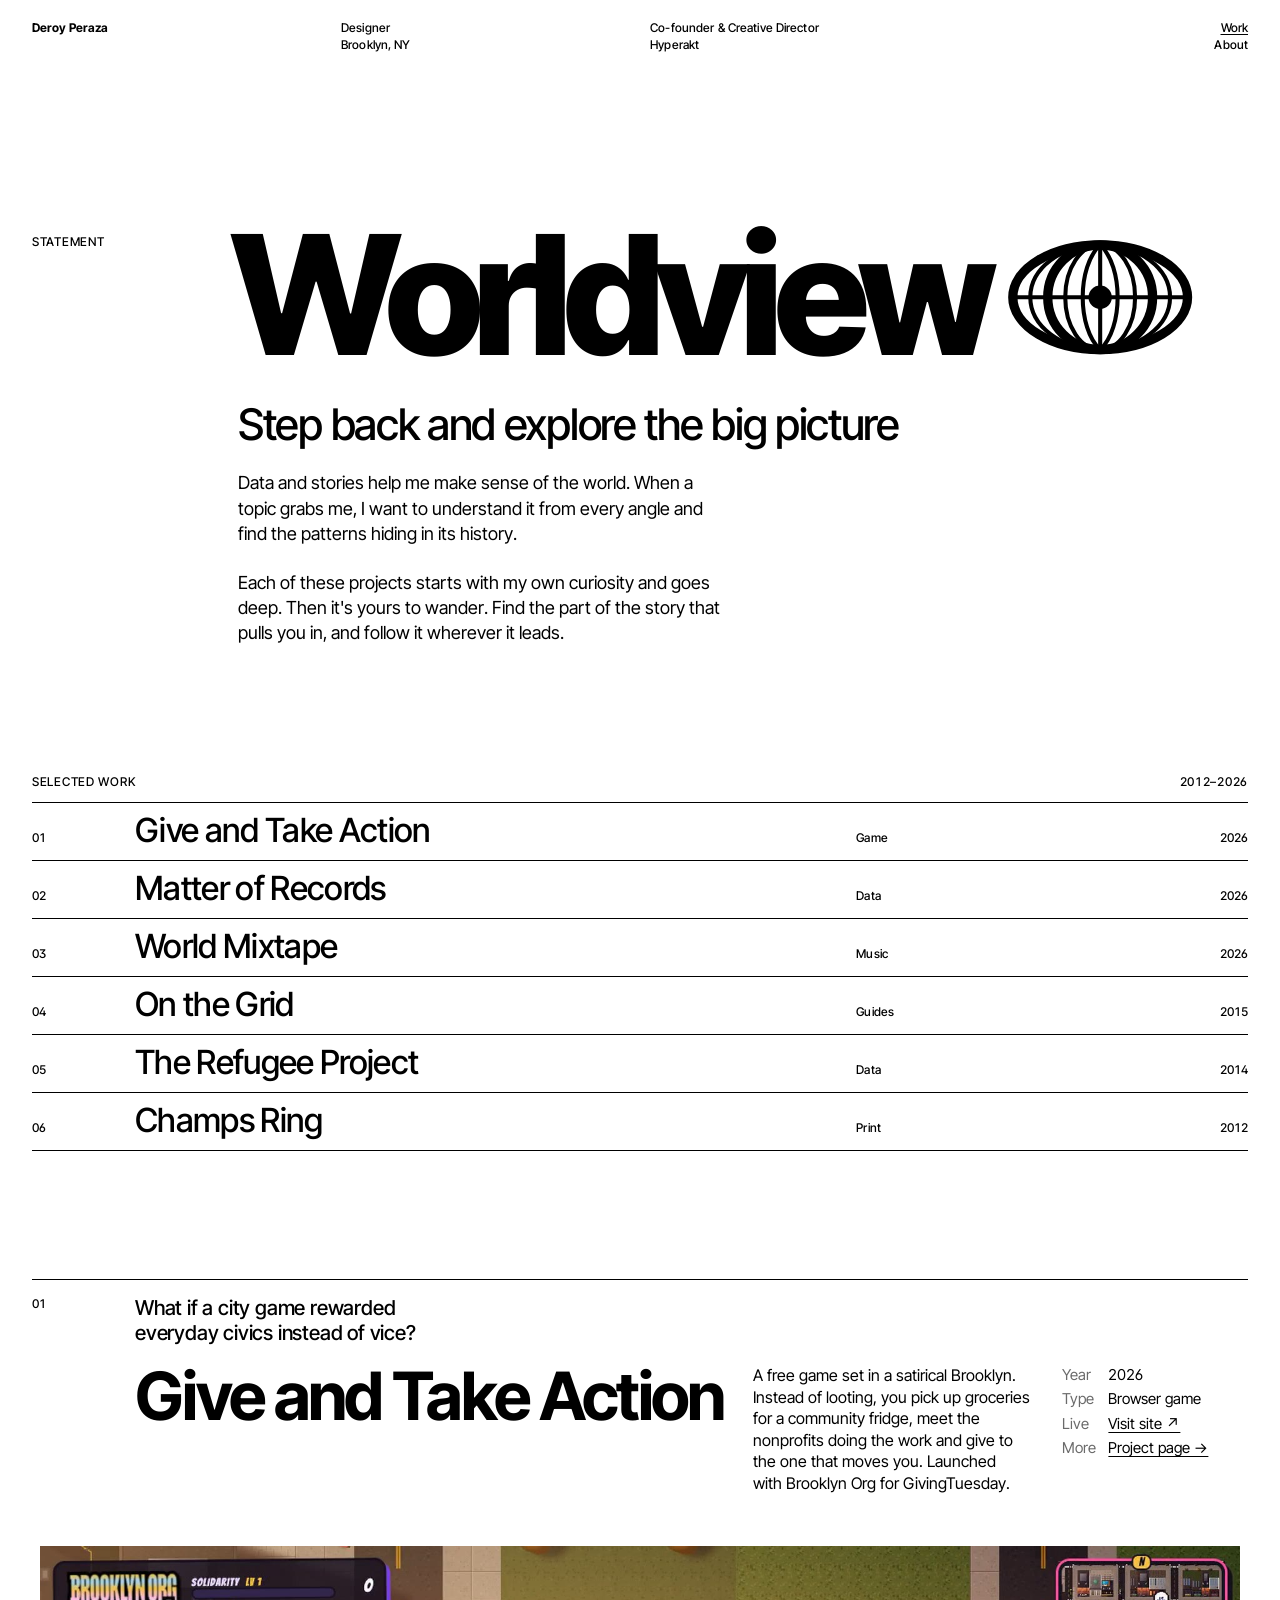
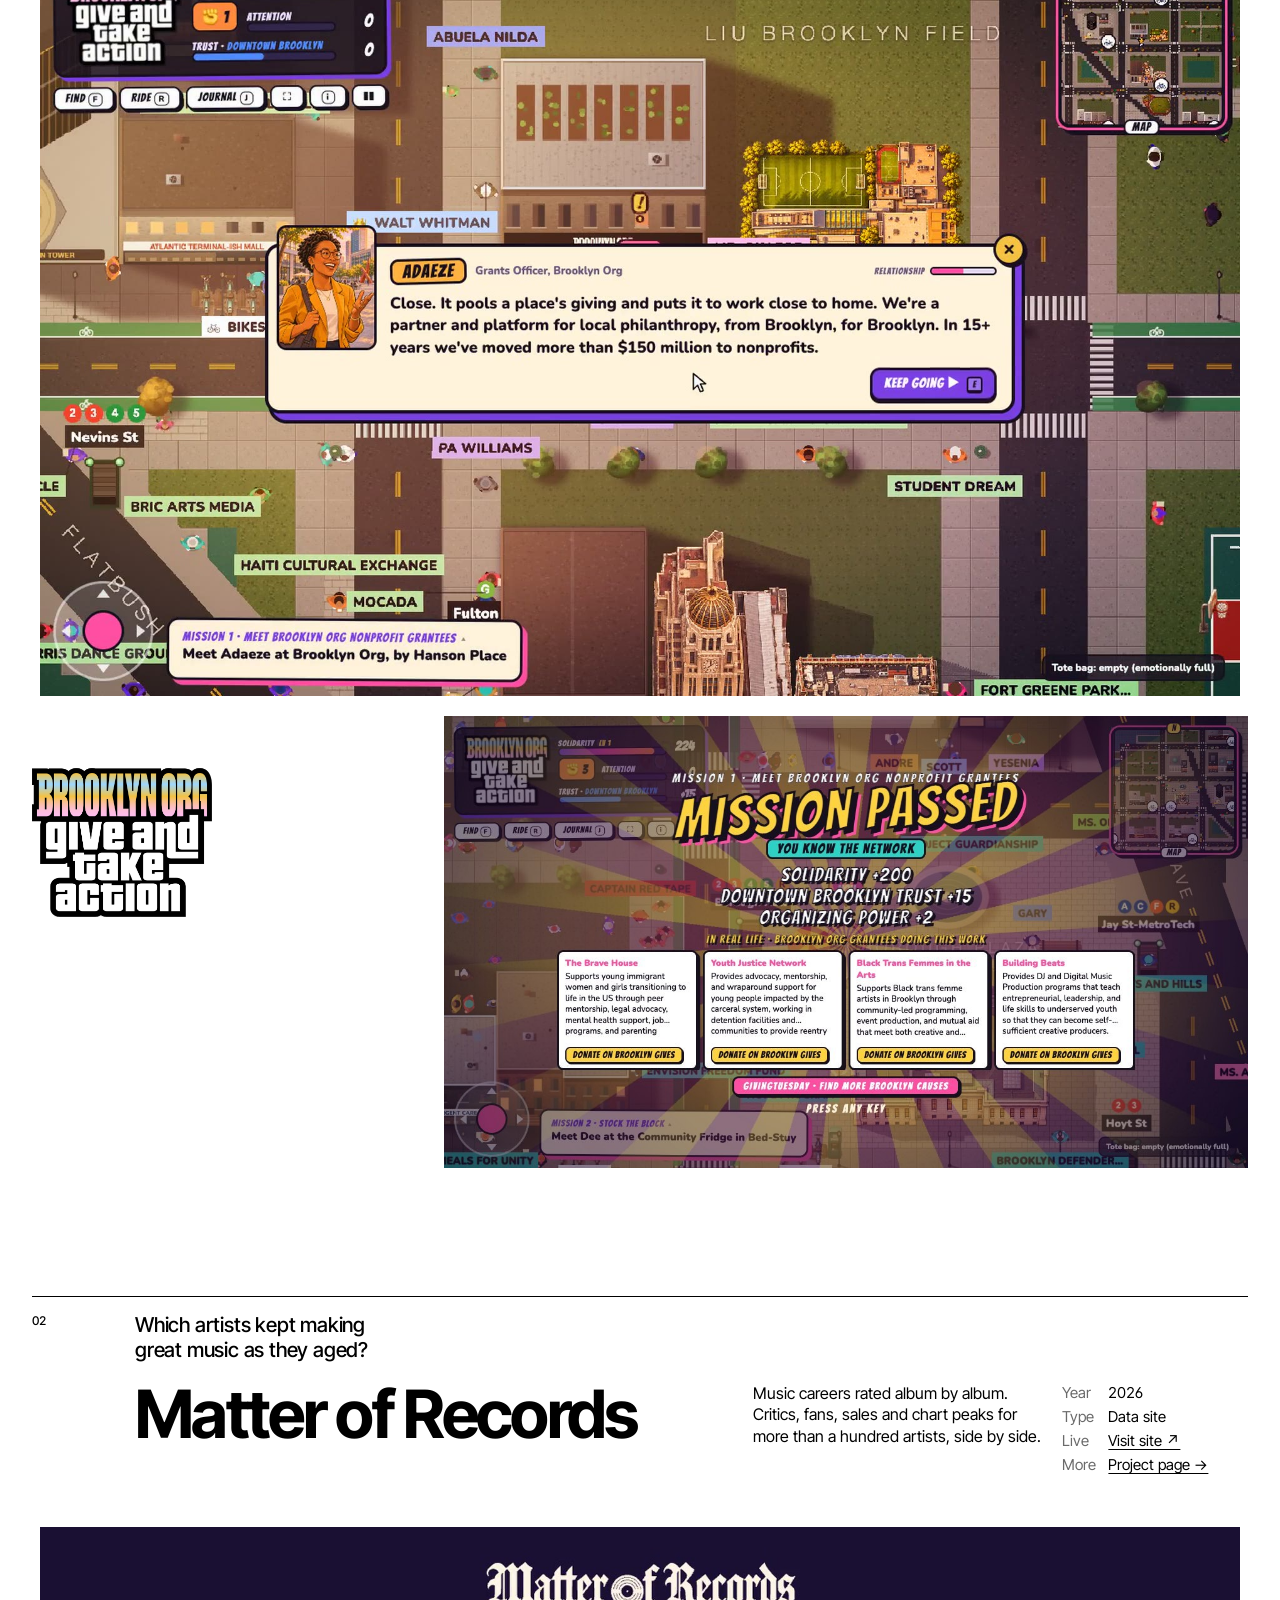
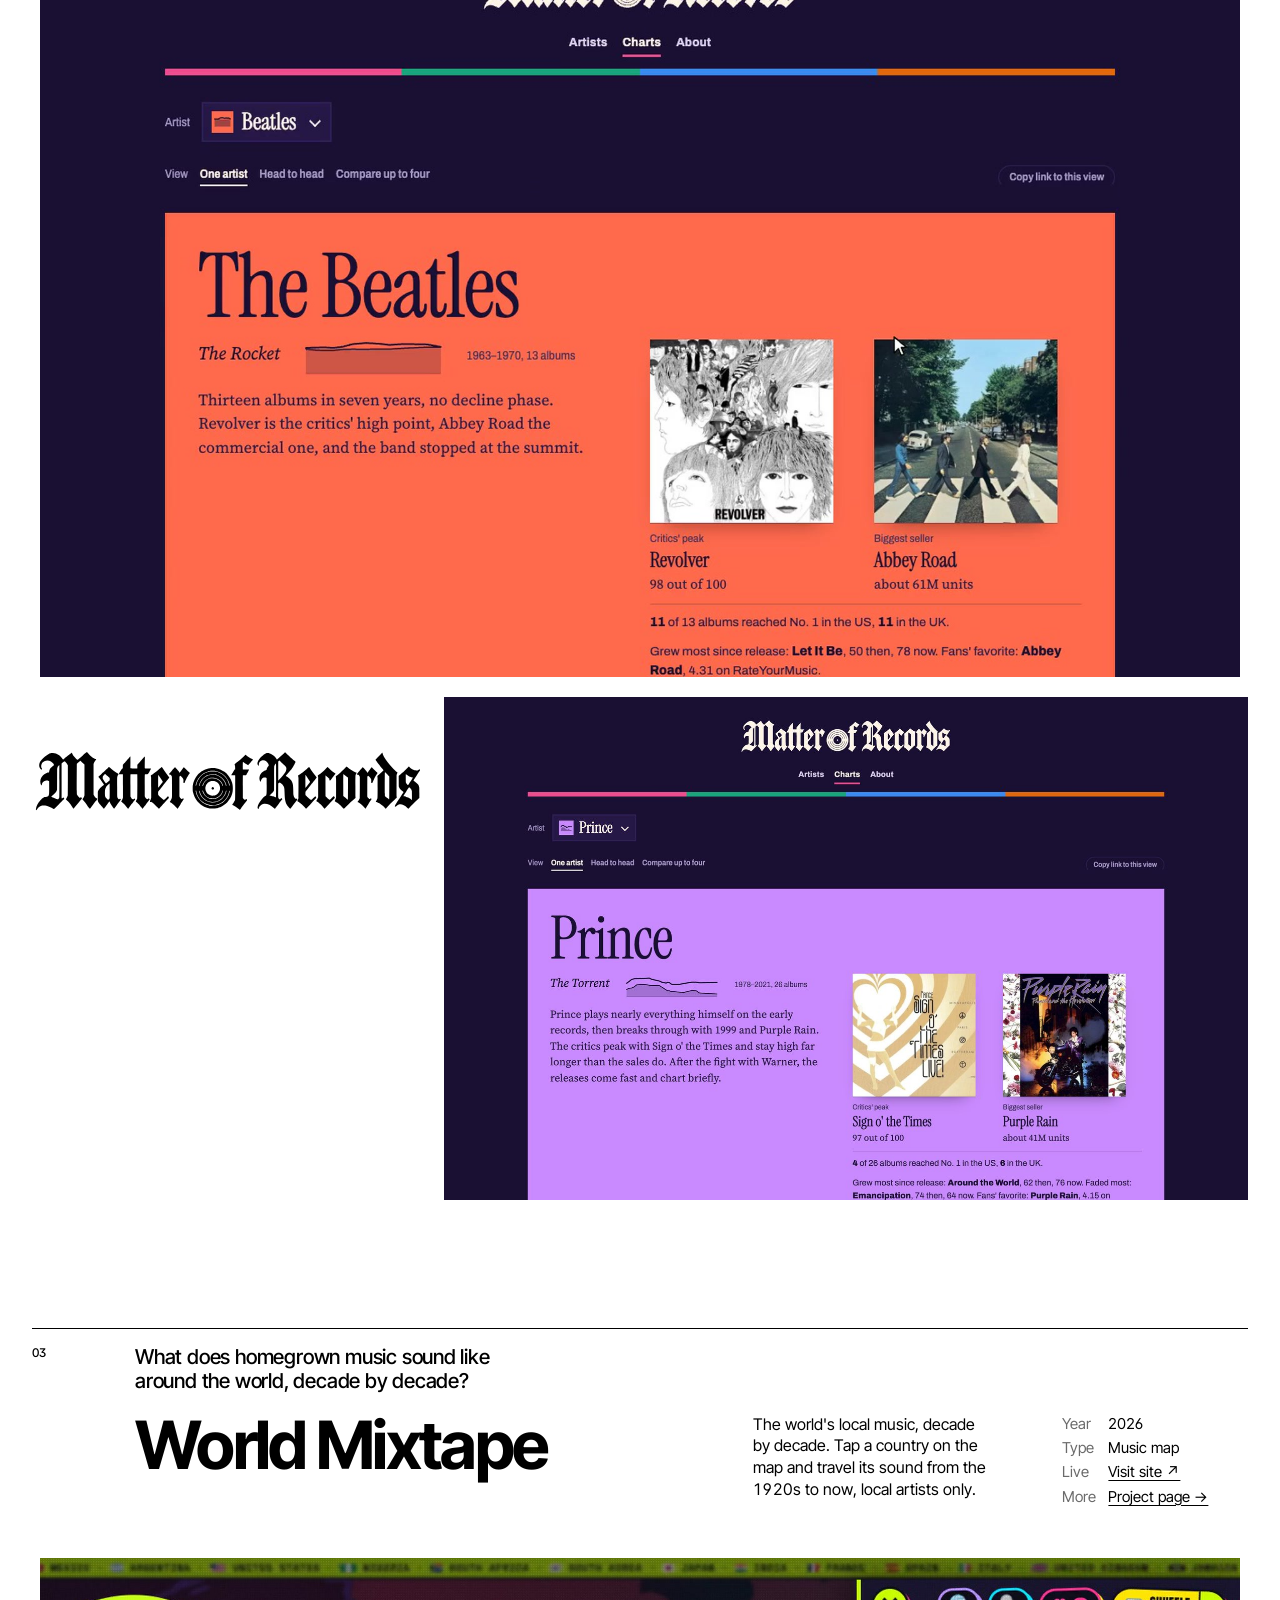
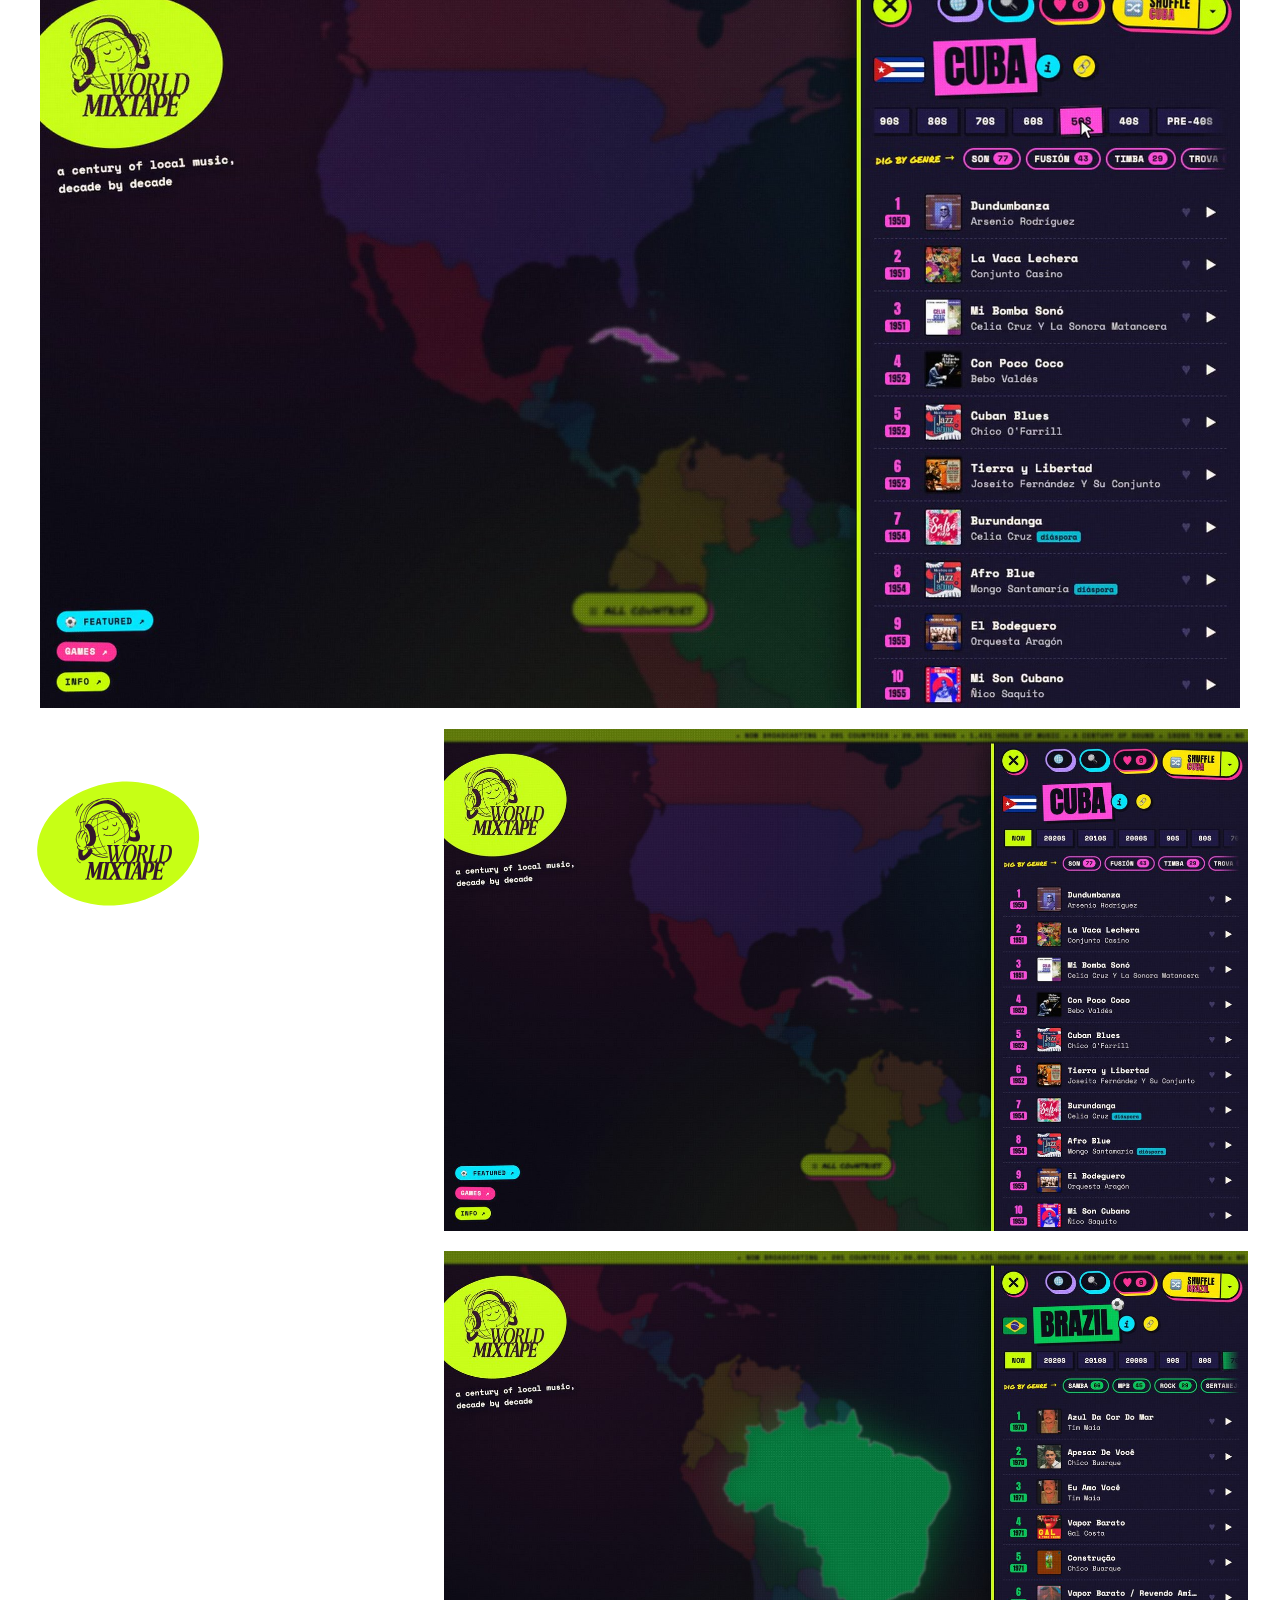
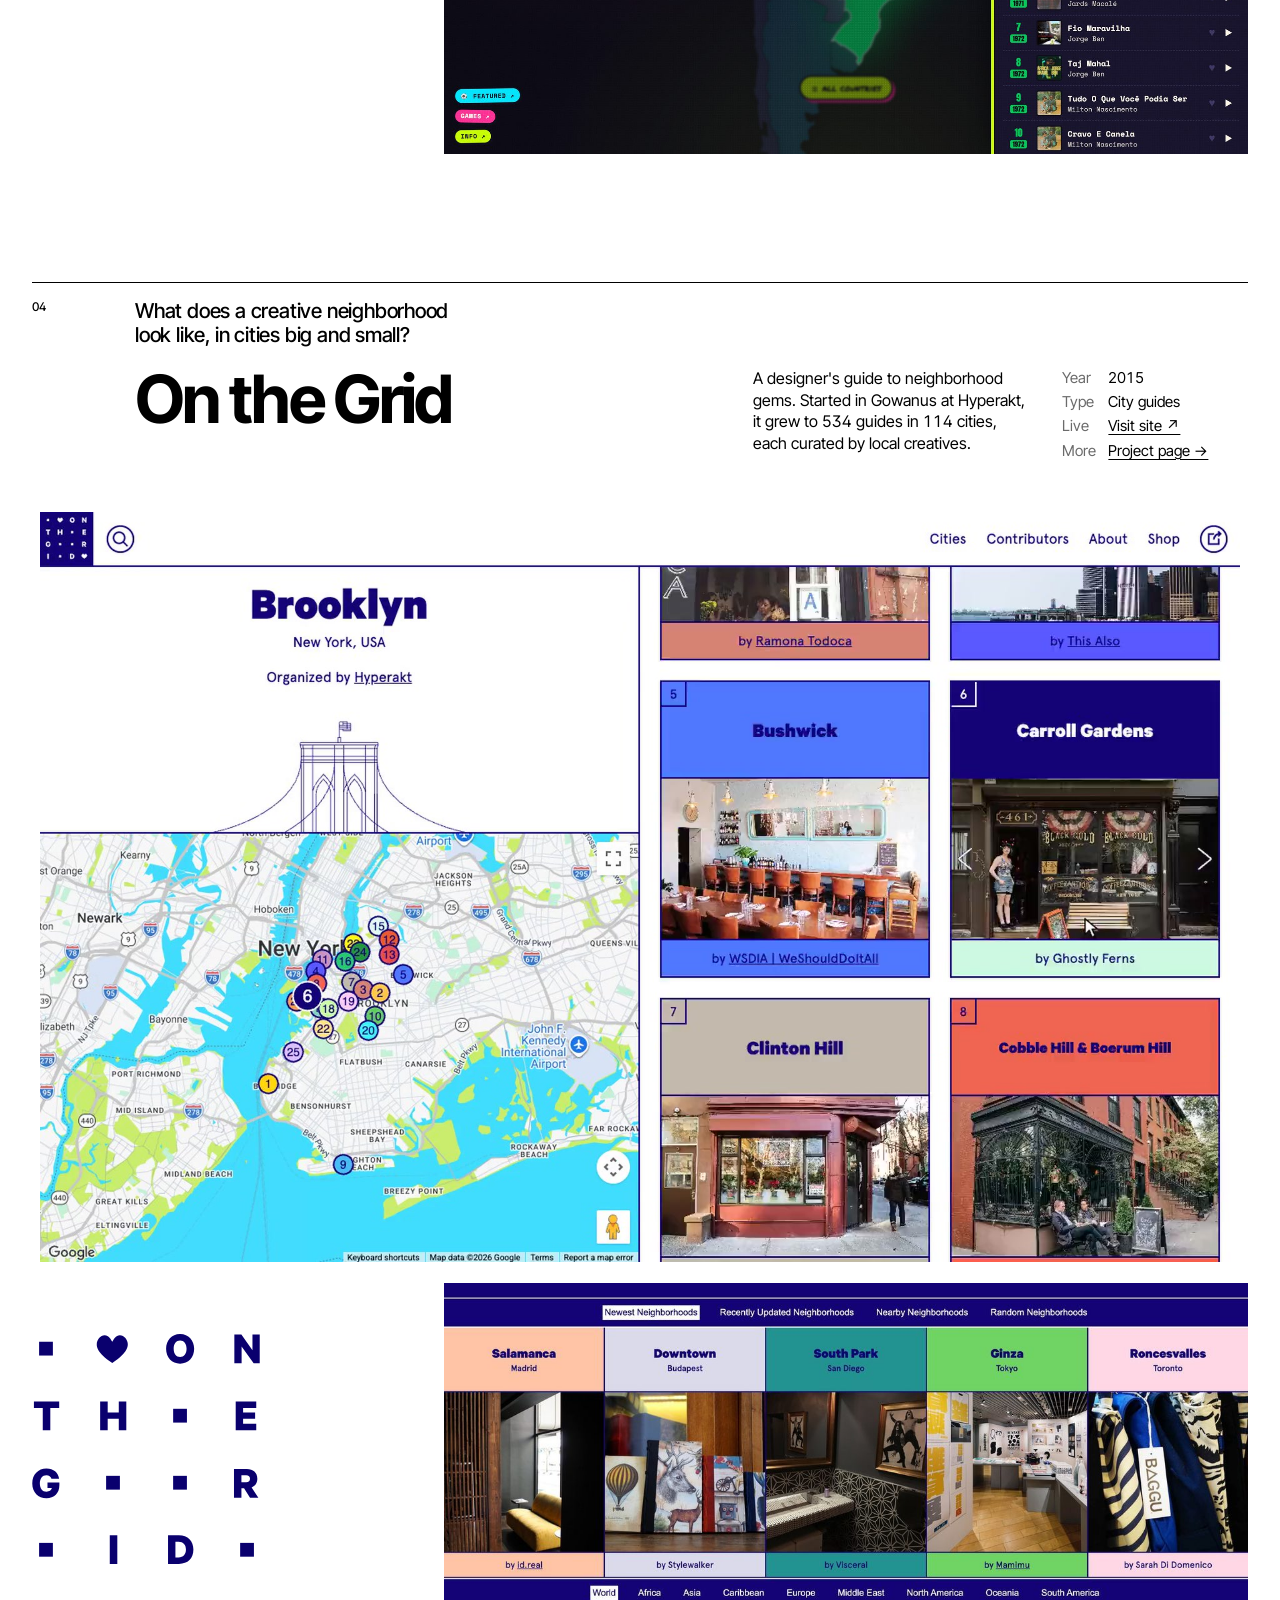
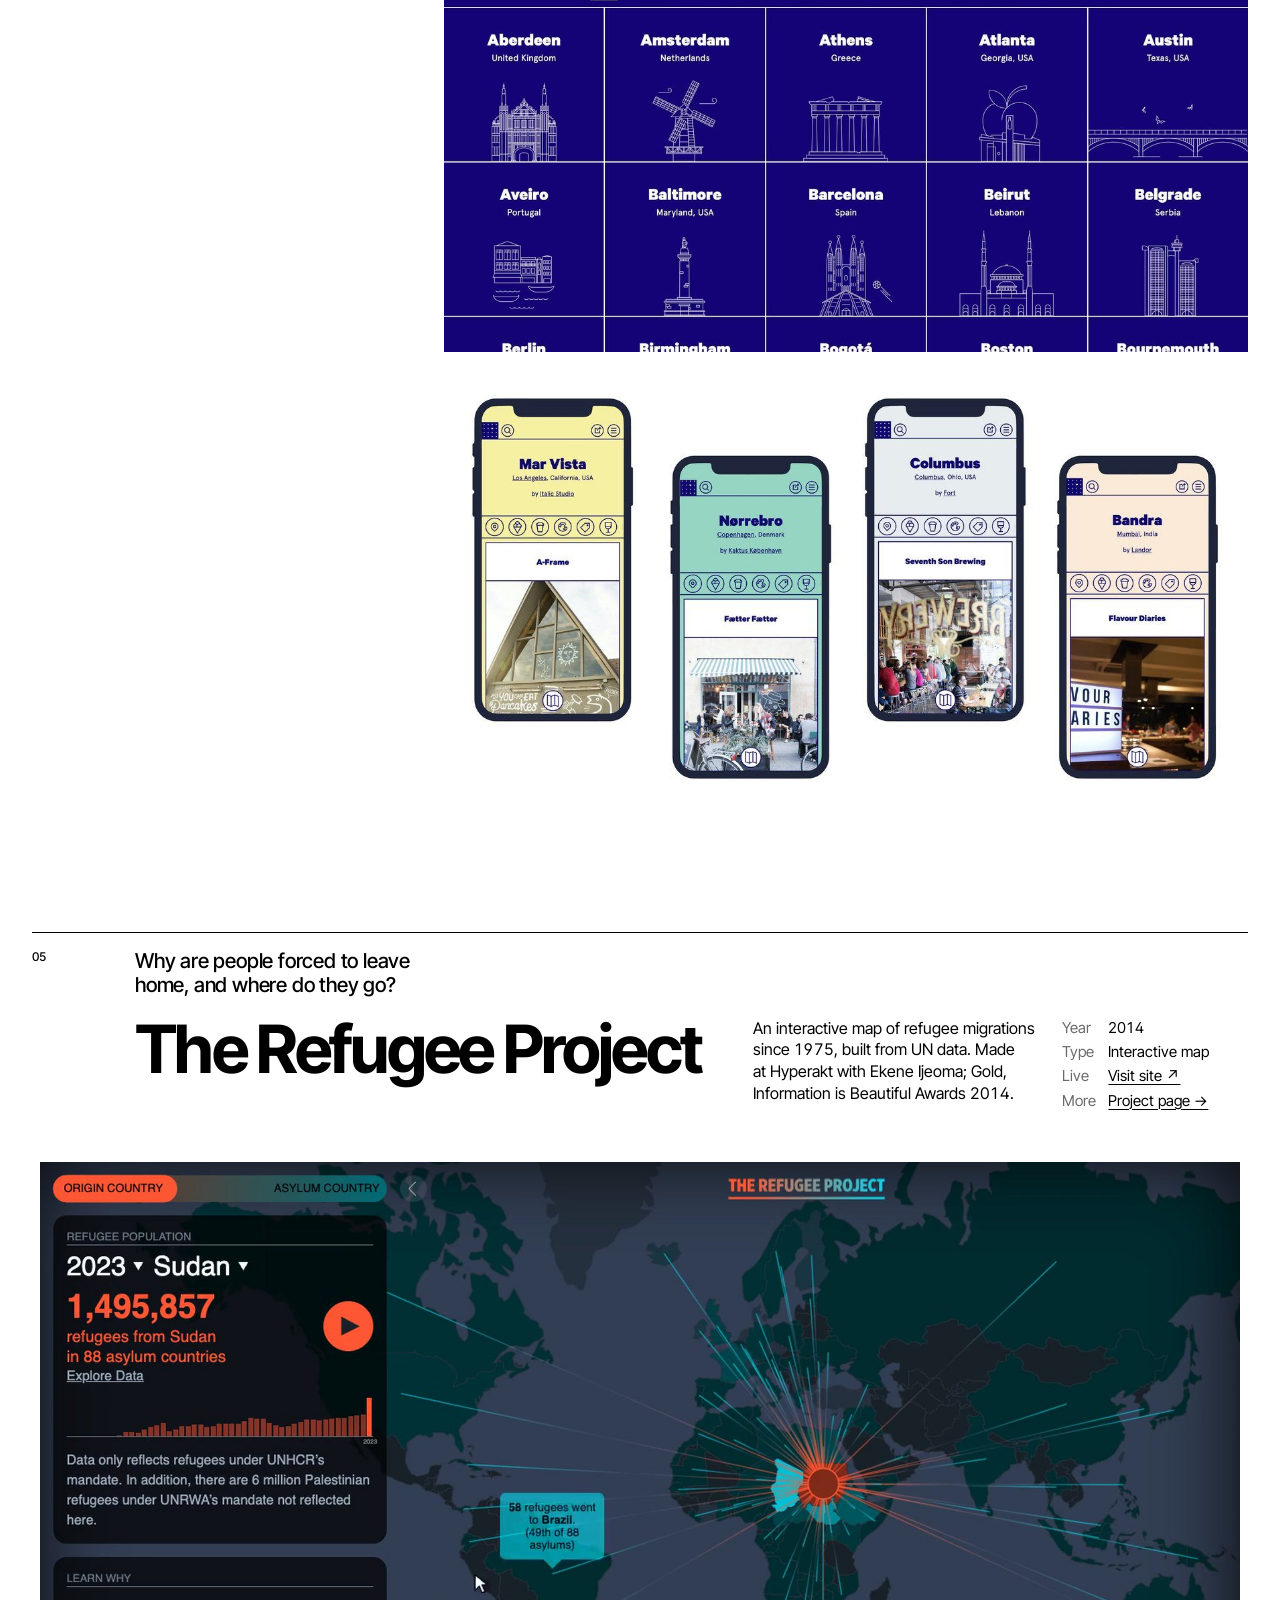
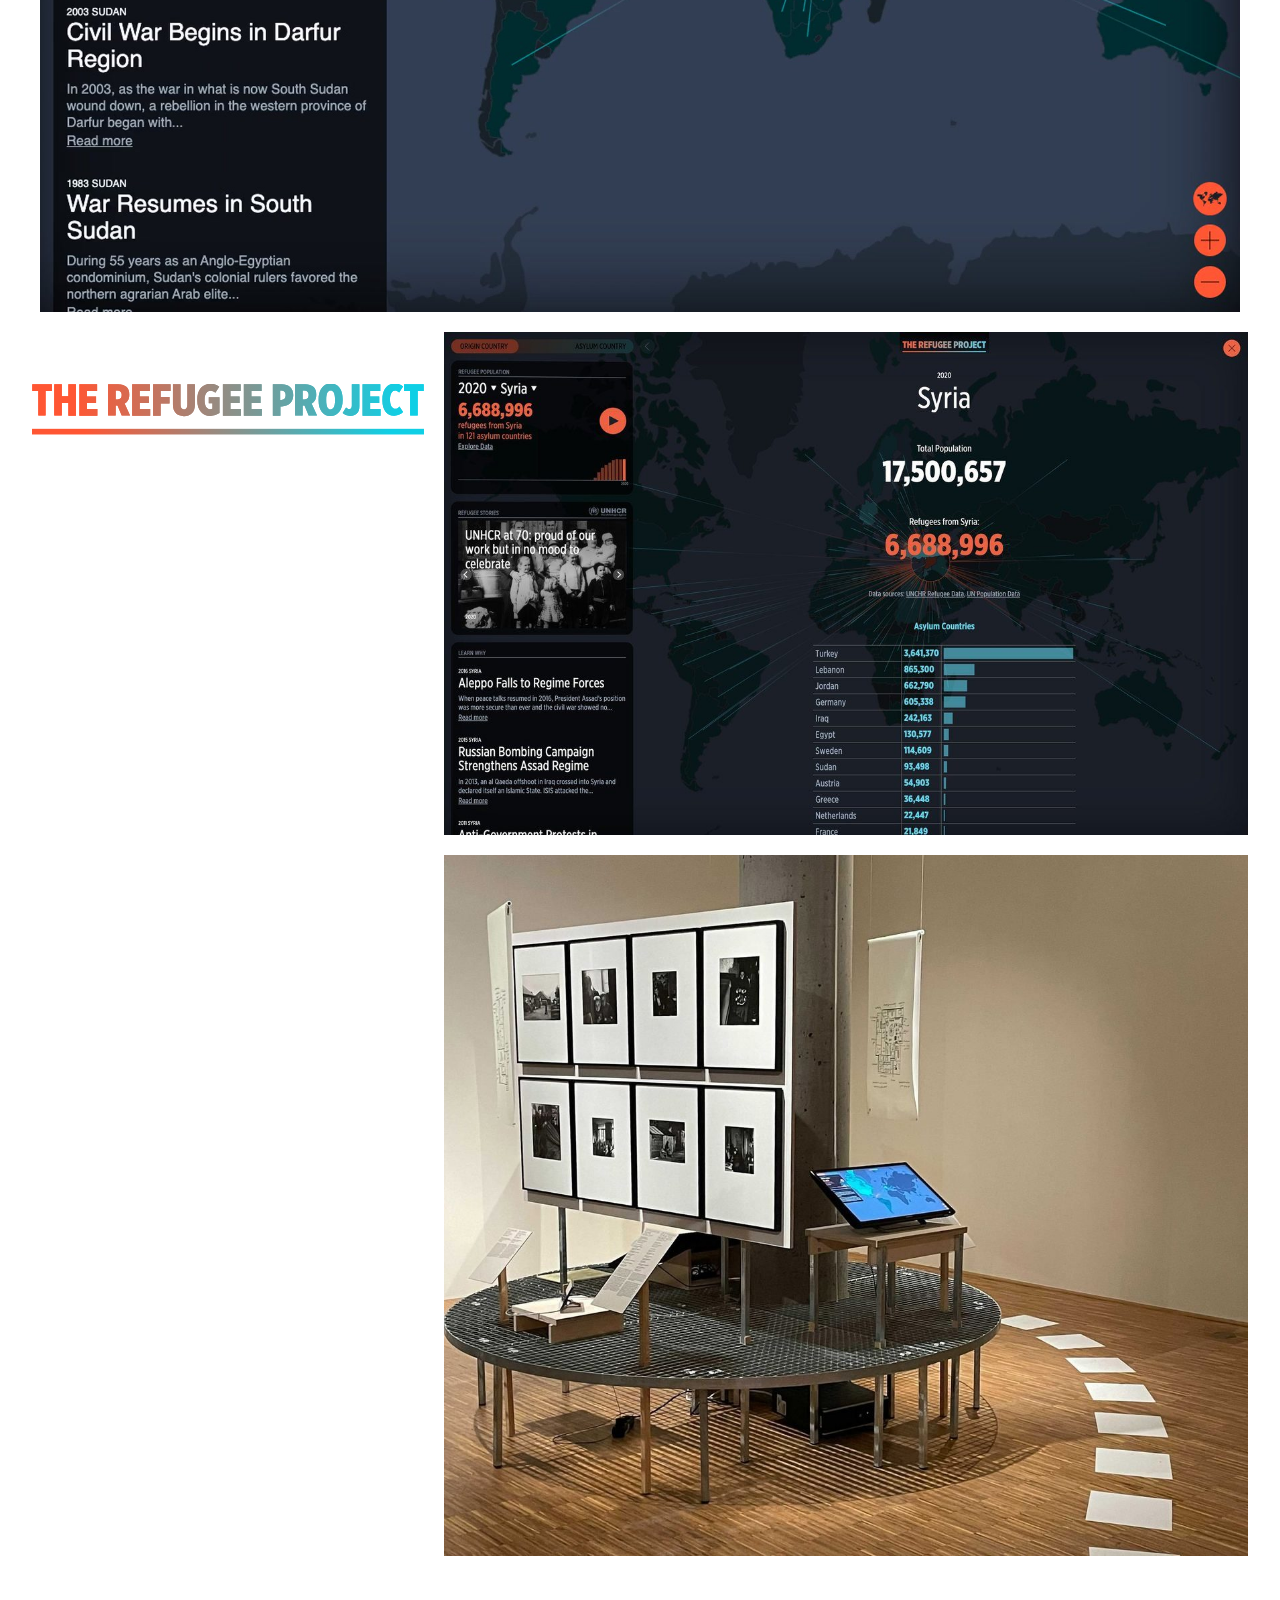
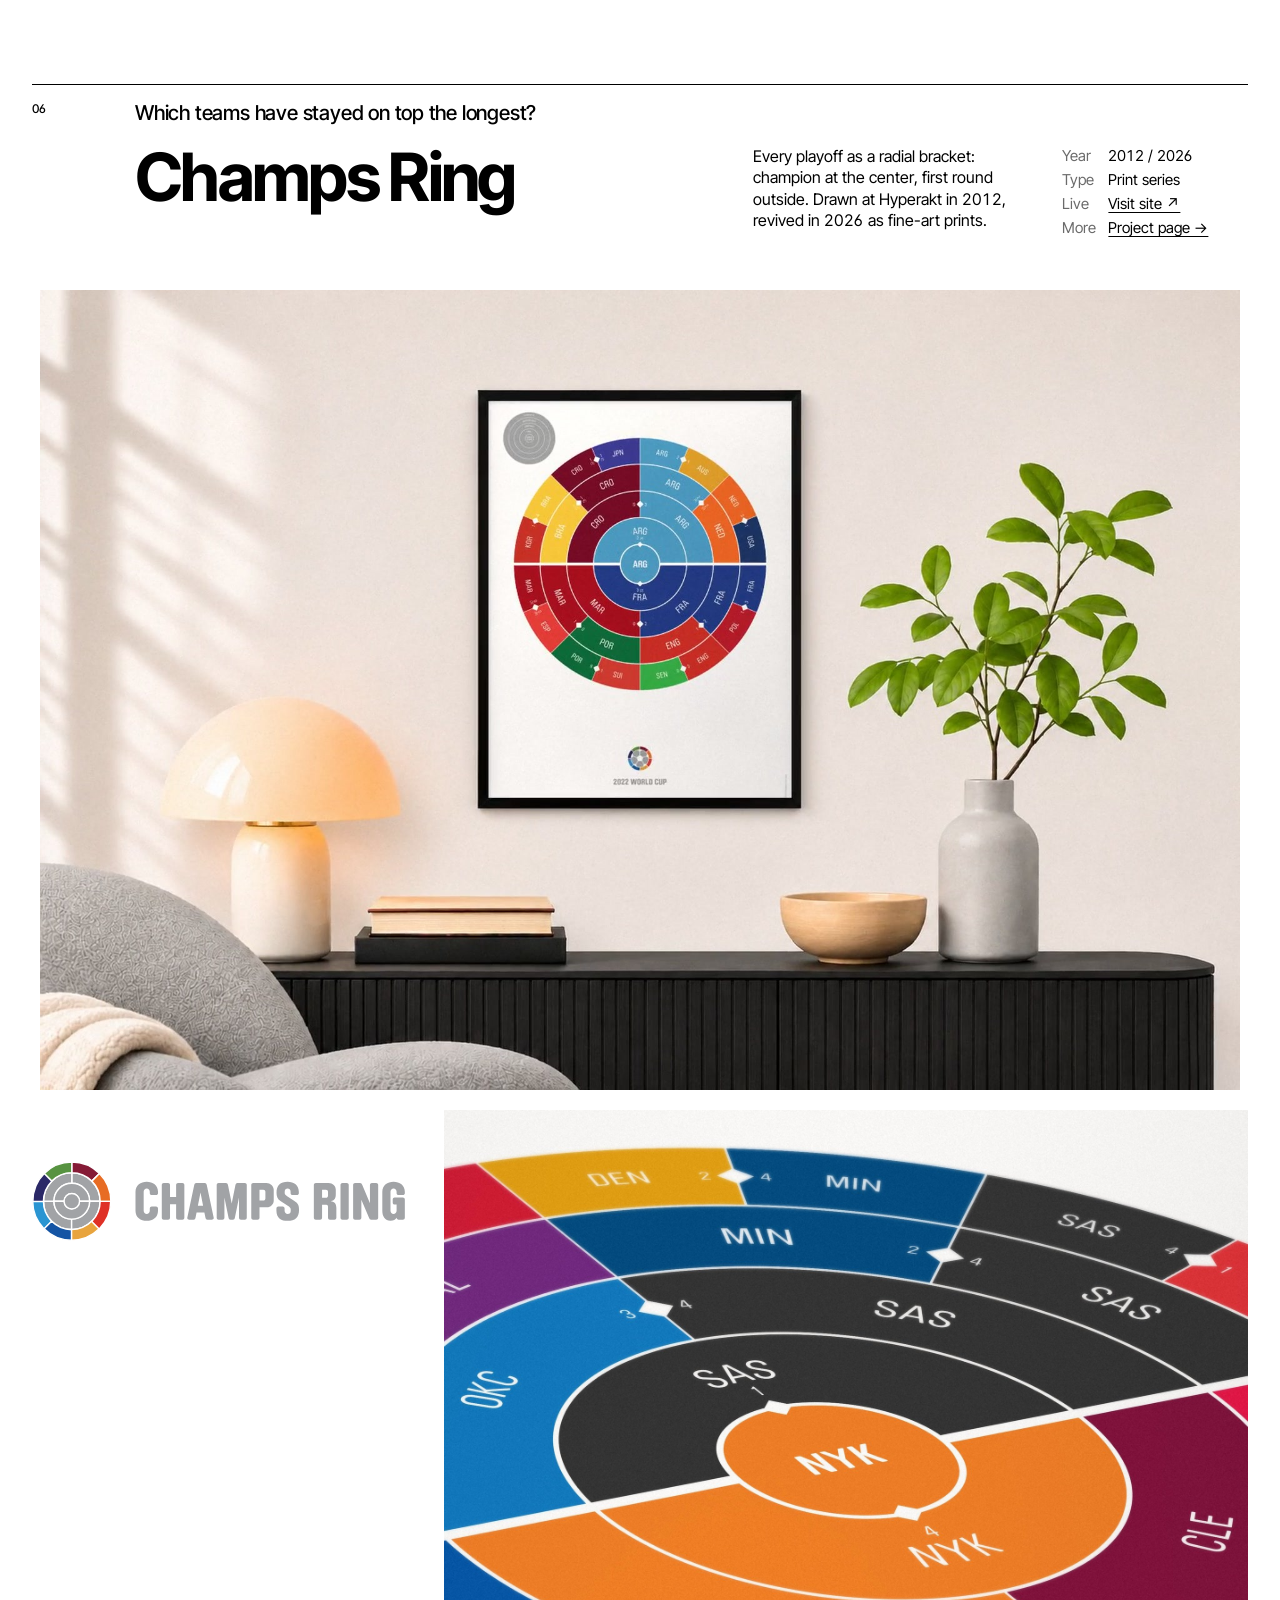
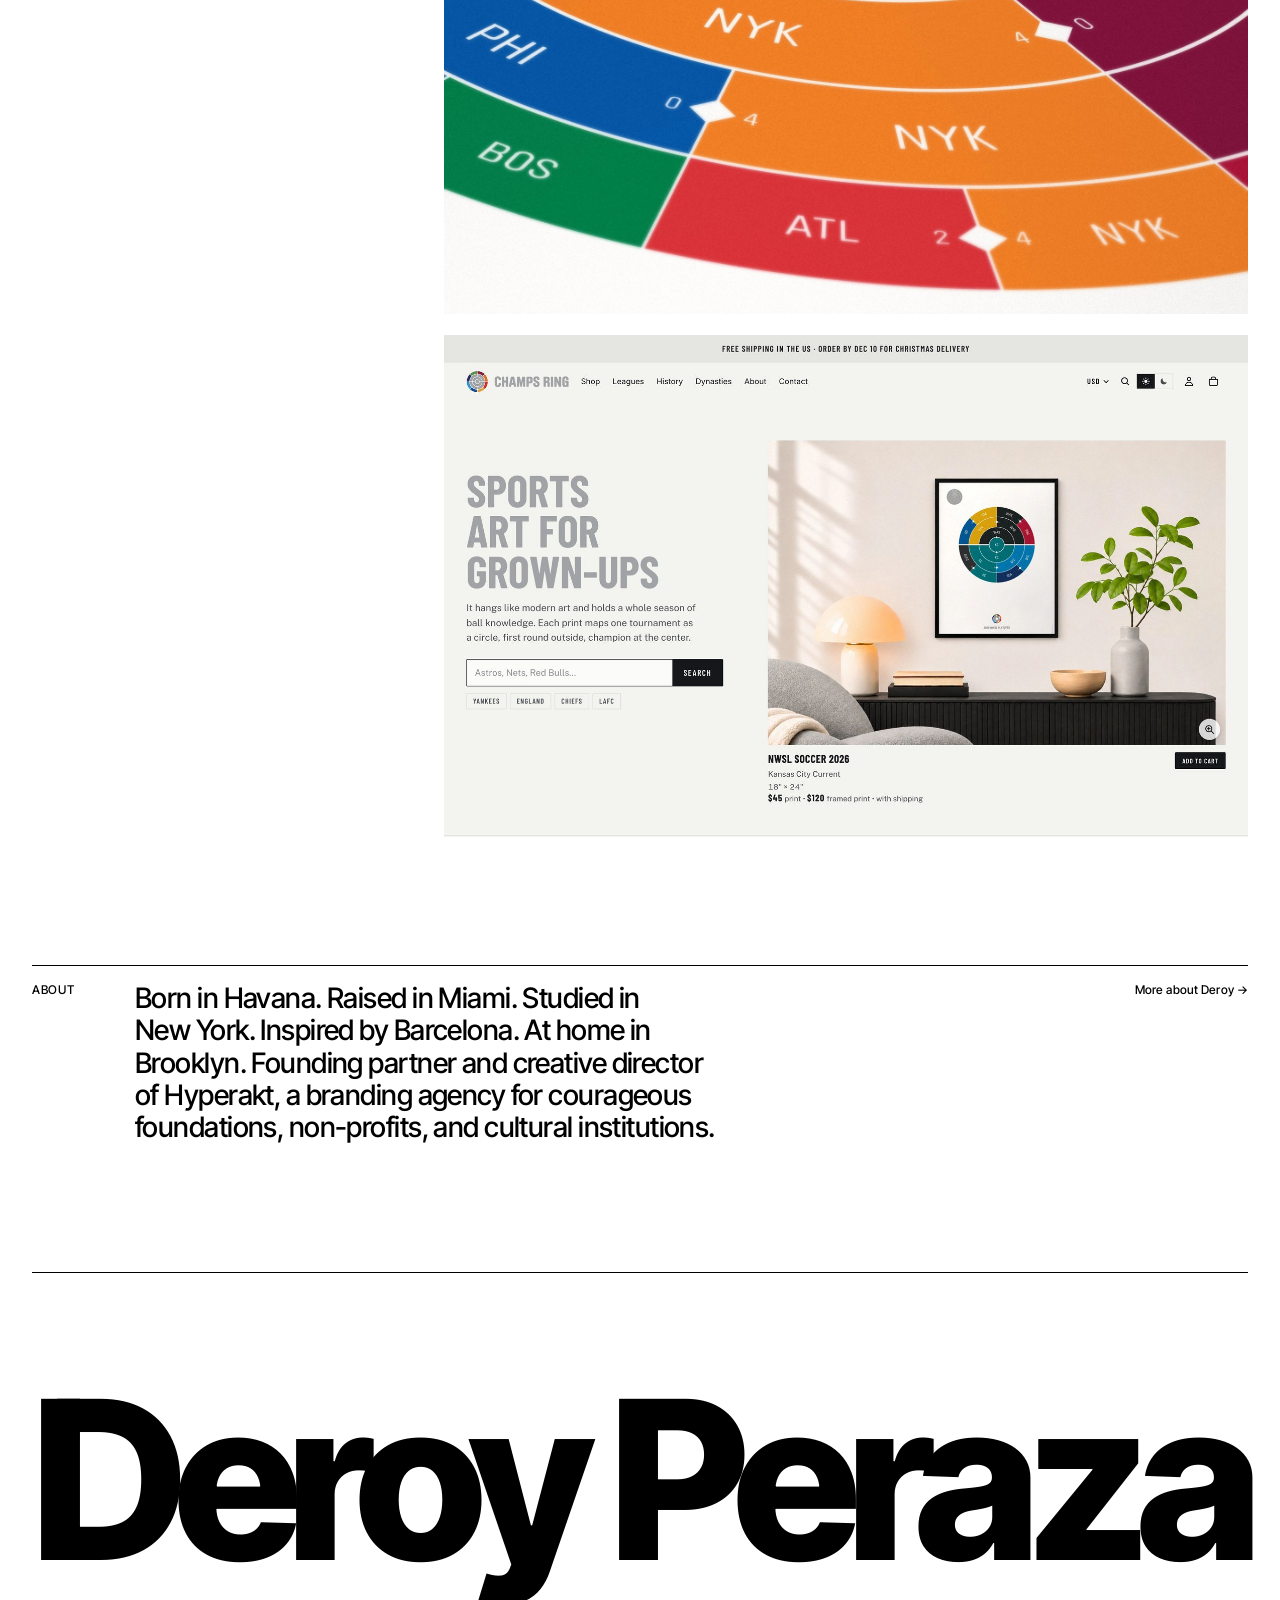
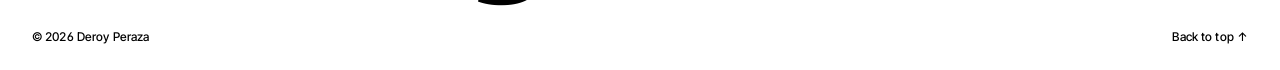
==== commit f16fa645: "Give and Take Action: renamed from Gather, giveandtakeaction.org, Brooklyn Org launch copy, new hero" ====
--- a/index.html
+++ b/index.html
@@ -41,7 +41,7 @@
   <p class="label">Selected work</p>
   <p class="label right">2012–2026</p>
   <ol class="index-list">
-    <li><a href="#gather-and-take-action"><span class="n">01</span><span class="t">Gather and Take Action</span><span class="k">Game</span><span class="y">2026</span></a></li>
+    <li><a href="#give-and-take-action"><span class="n">01</span><span class="t">Give and Take Action</span><span class="k">Game</span><span class="y">2026</span></a></li>
     <li><a href="#matter-of-records"><span class="n">02</span><span class="t">Matter of Records</span><span class="k">Data</span><span class="y">2026</span></a></li>
     <li><a href="#world-mixtape"><span class="n">03</span><span class="t">World Mixtape</span><span class="k">Music</span><span class="y">2026</span></a></li>
     <li><a href="#on-the-grid"><span class="n">04</span><span class="t">On the Grid</span><span class="k">Guides</span><span class="y">2015</span></a></li>
@@ -51,24 +51,24 @@
 </section>
 
 <main>
-<article class="project" id="gather-and-take-action">
+<article class="project" id="give-and-take-action">
   <div class="head grid">
     <p class="num">01</p>
     <p class="q">What if a city game rewarded everyday civics instead of vice?</p>
-    <h2><a href="work/gather-and-take-action.html">Gather and Take Action</a></h2>
-    <p class="desc">An open-world satirical organizing game set in a fictional Brooklyn. Grand Theft Auto energy, except the crimes are mutual aid.</p>
+    <h2><a href="work/give-and-take-action.html">Give and Take Action</a></h2>
+    <p class="desc">A free game set in a satirical Brooklyn. Instead of looting, you pick up groceries for a community fridge, meet the nonprofits doing the work and give to the one that moves you. Launched with Brooklyn Org for GivingTuesday.</p>
     <dl class="facts">
       <dt>Year</dt><dd>2026</dd>
       <dt>Type</dt><dd>Browser game</dd>
-      <dt>Live</dt><dd><a href="https://deroyperaza.github.io/gta/">Visit site&nbsp;↗</a></dd>
-      <dt>More</dt><dd><a href="work/gather-and-take-action.html">Project page&nbsp;→</a></dd>
-    </dl>
-  </div>
-  <figure class="hero"><a href="work/gather-and-take-action.html"><video data-src="img/gta-hero.mp4" poster="img/gta-hero.jpg" width="1920" height="1200" muted loop playsinline preload="none" aria-label="The game from the title screen to Downtown Brooklyn, then Nell, The Counsel, explaining NYC&#x27;s Right to Counsel"></video></a></figure>
-  <div class="more grid">
-    <div class="logo-cell"><a href="https://deroyperaza.github.io/gta/" class="logo-link"><img class="logo" src="logos/gta.png" style="--lw:174px" alt="Gather and Take Action logo"></a></div>
-    <div class="stack">
-      <figure><img src="img/gta-2.jpg" width="1600" height="1000" alt="Nell, The Counsel, explains NYC&#x27;s Right to Counsel in the game" loading="lazy"></figure>
+      <dt>Live</dt><dd><a href="https://giveandtakeaction.org/">Visit site&nbsp;↗</a></dd>
+      <dt>More</dt><dd><a href="work/give-and-take-action.html">Project page&nbsp;→</a></dd>
+    </dl>
+  </div>
+  <figure class="hero"><a href="work/give-and-take-action.html"><video data-src="img/gta-hero.mp4" poster="img/gta-hero.jpg" width="1920" height="1200" muted loop playsinline preload="none" aria-label="The game from the title screen to Brooklyn Org, where Adaeze, a grants officer, explains what a community foundation does, then Shirley Chisholm on how she ran for Congress"></video></a></figure>
+  <div class="more grid">
+    <div class="logo-cell"><a href="https://giveandtakeaction.org/" class="logo-link"><img class="logo" src="logos/gta.png" style="--lw:180px" alt="Give and Take Action logo"></a></div>
+    <div class="stack">
+      <figure><img src="img/gta-2.jpg" width="1280" height="720" alt="Mission Passed: the real Brooklyn Org grantees doing the work, each with a link to donate on Brooklyn Gives" loading="lazy"></figure>
     </div>
   </div>
 </article>
--- a/styles.css
+++ b/styles.css
@@ -128,7 +128,7 @@
 .facts dd a { text-decoration: underline; text-underline-offset: 0.18em; text-decoration-thickness: 1px; }
 
 .hero { margin-bottom: var(--g); }
-.hero video { display: block; width: 100%; max-width: 1200px; height: auto; background: #1d2330; }
+.hero video { display: block; width: 100%; max-width: 1200px; height: auto; margin-inline: auto; background: #1d2330; }
 
 /* leading question above each project title */
 .head .q { grid-column: 2 / span 6; }
